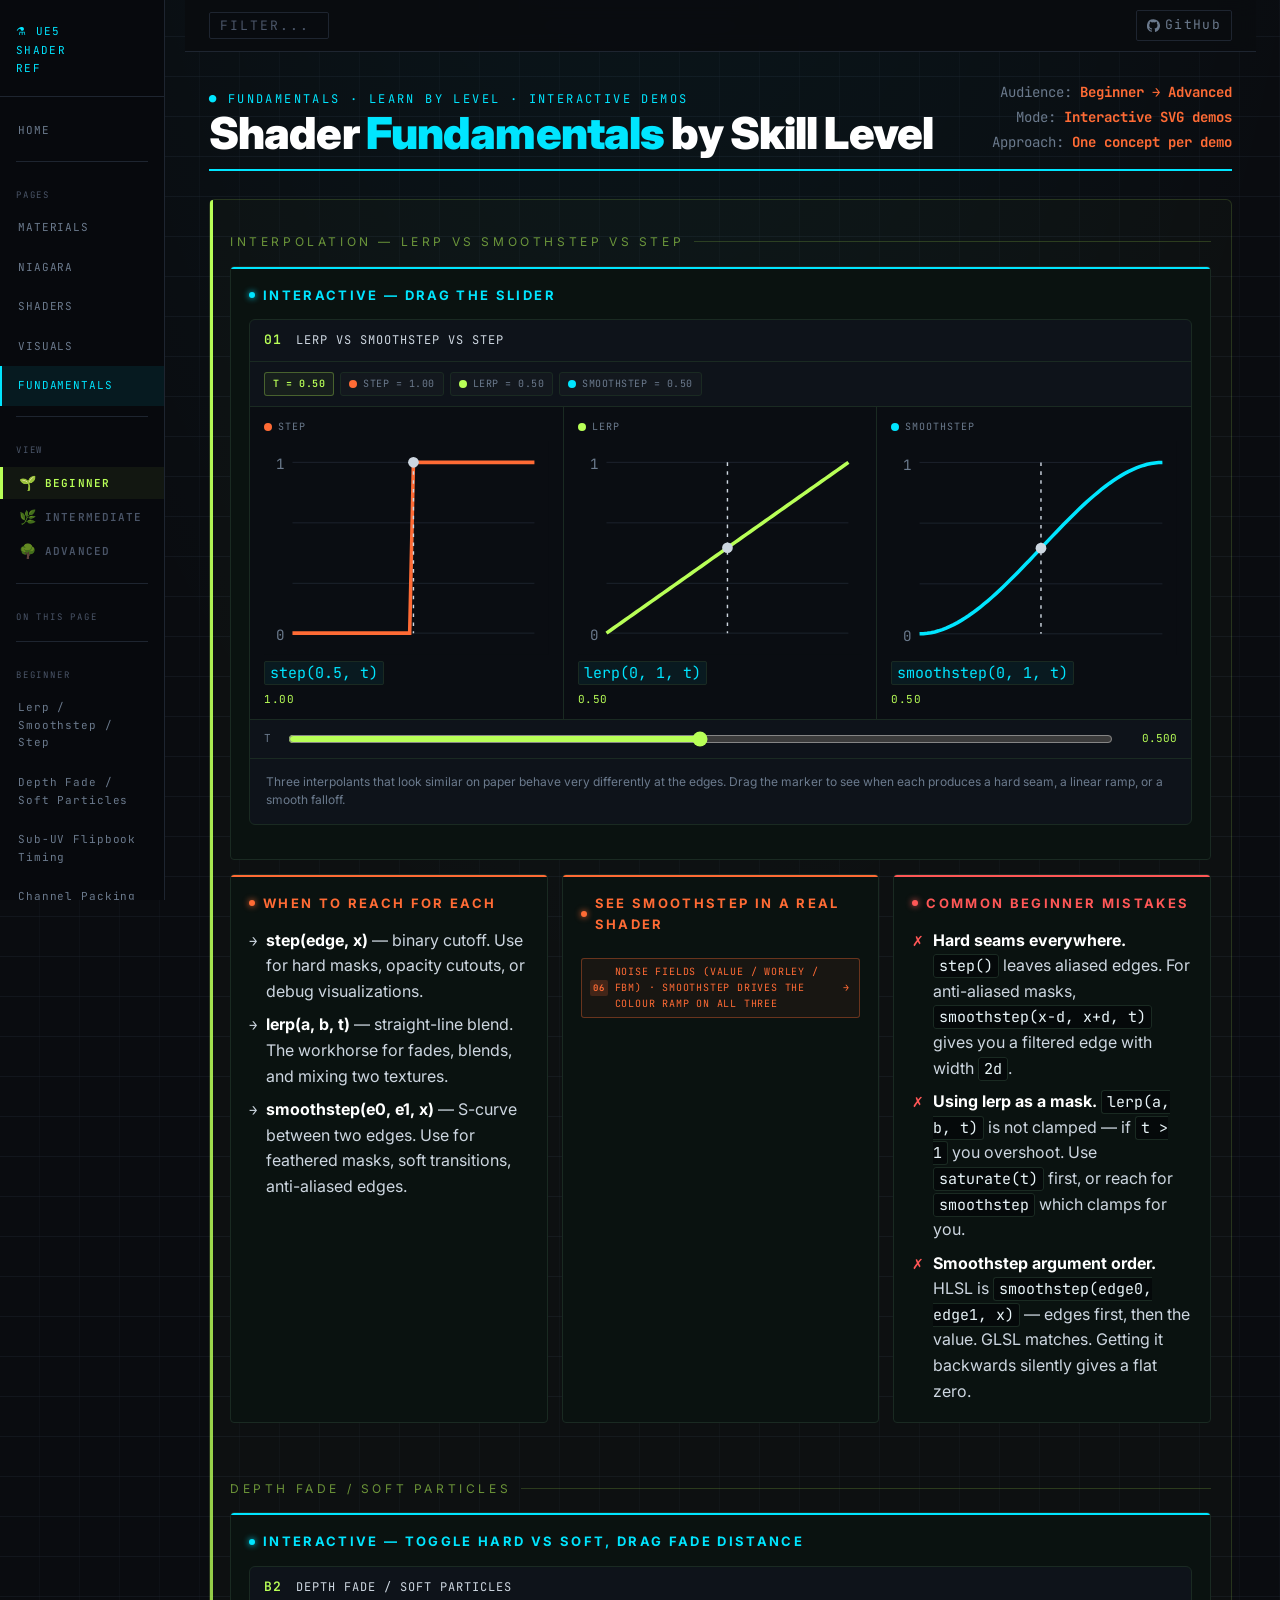
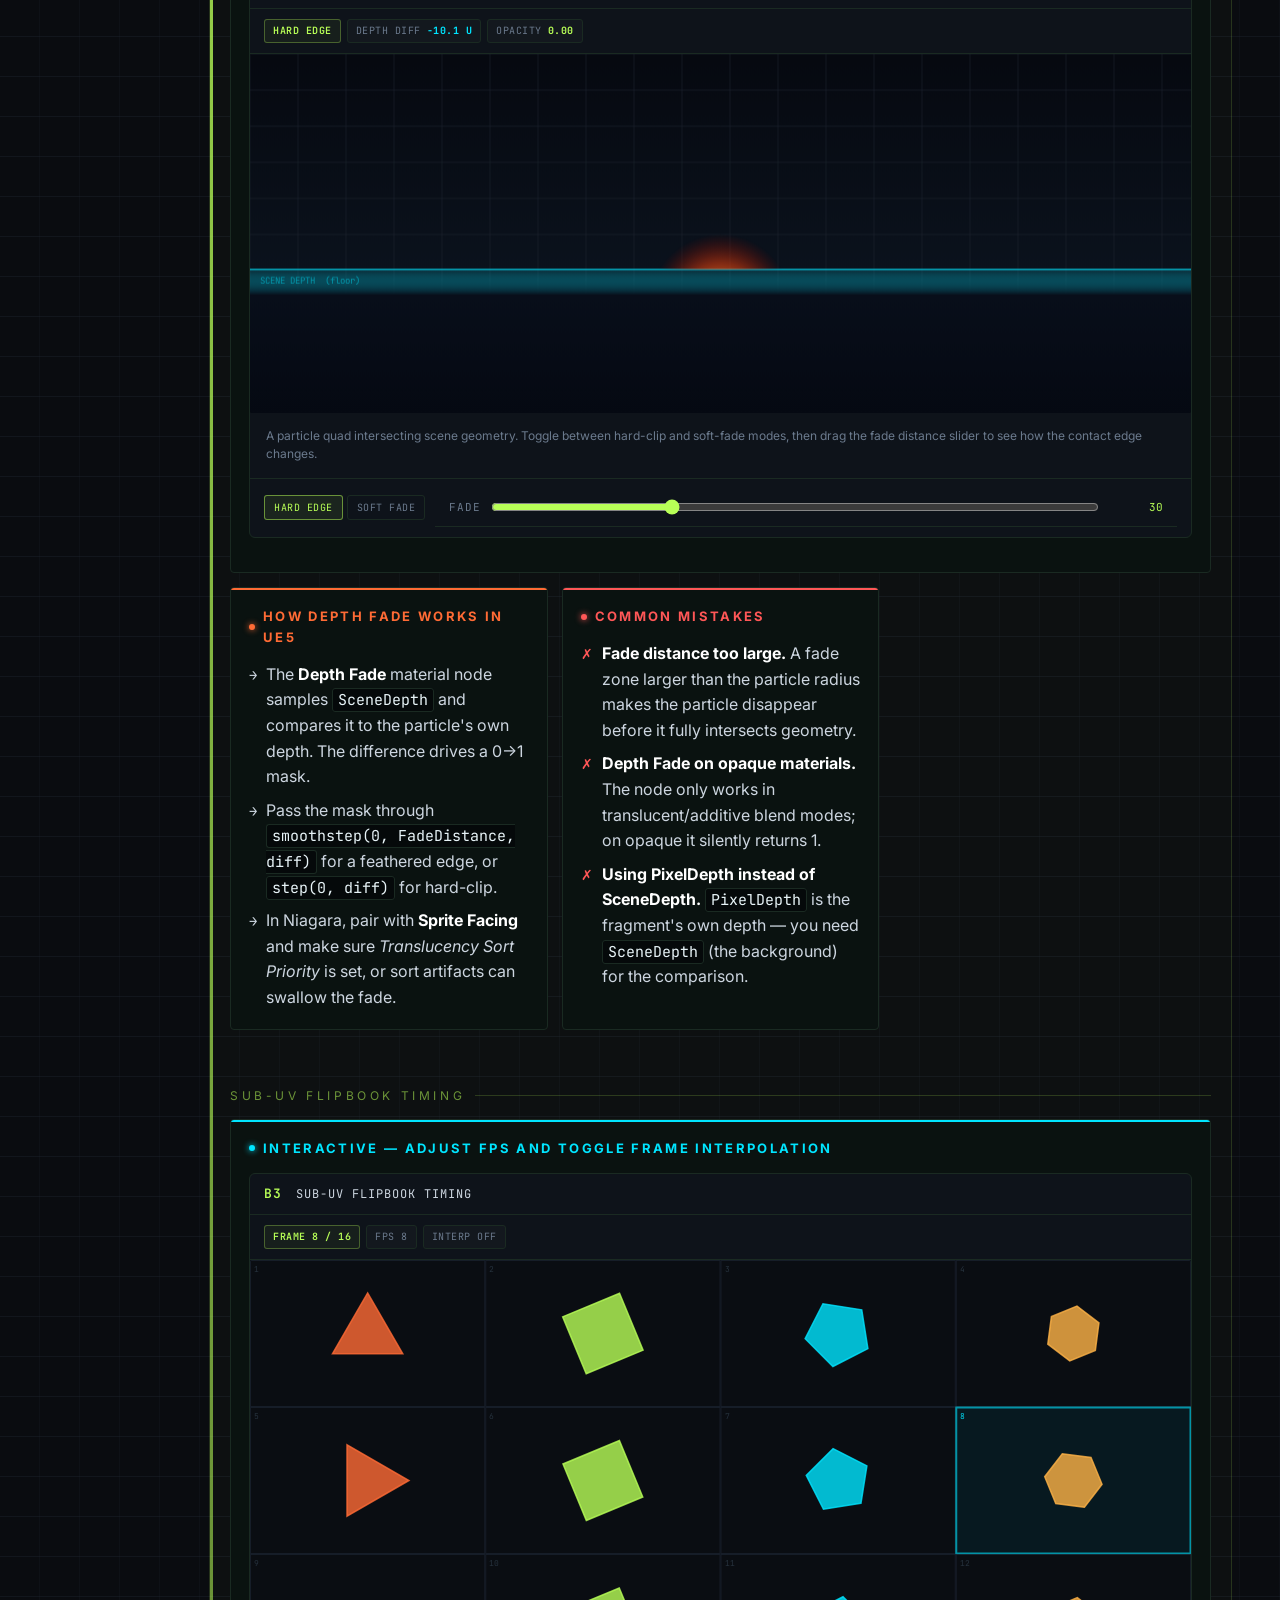
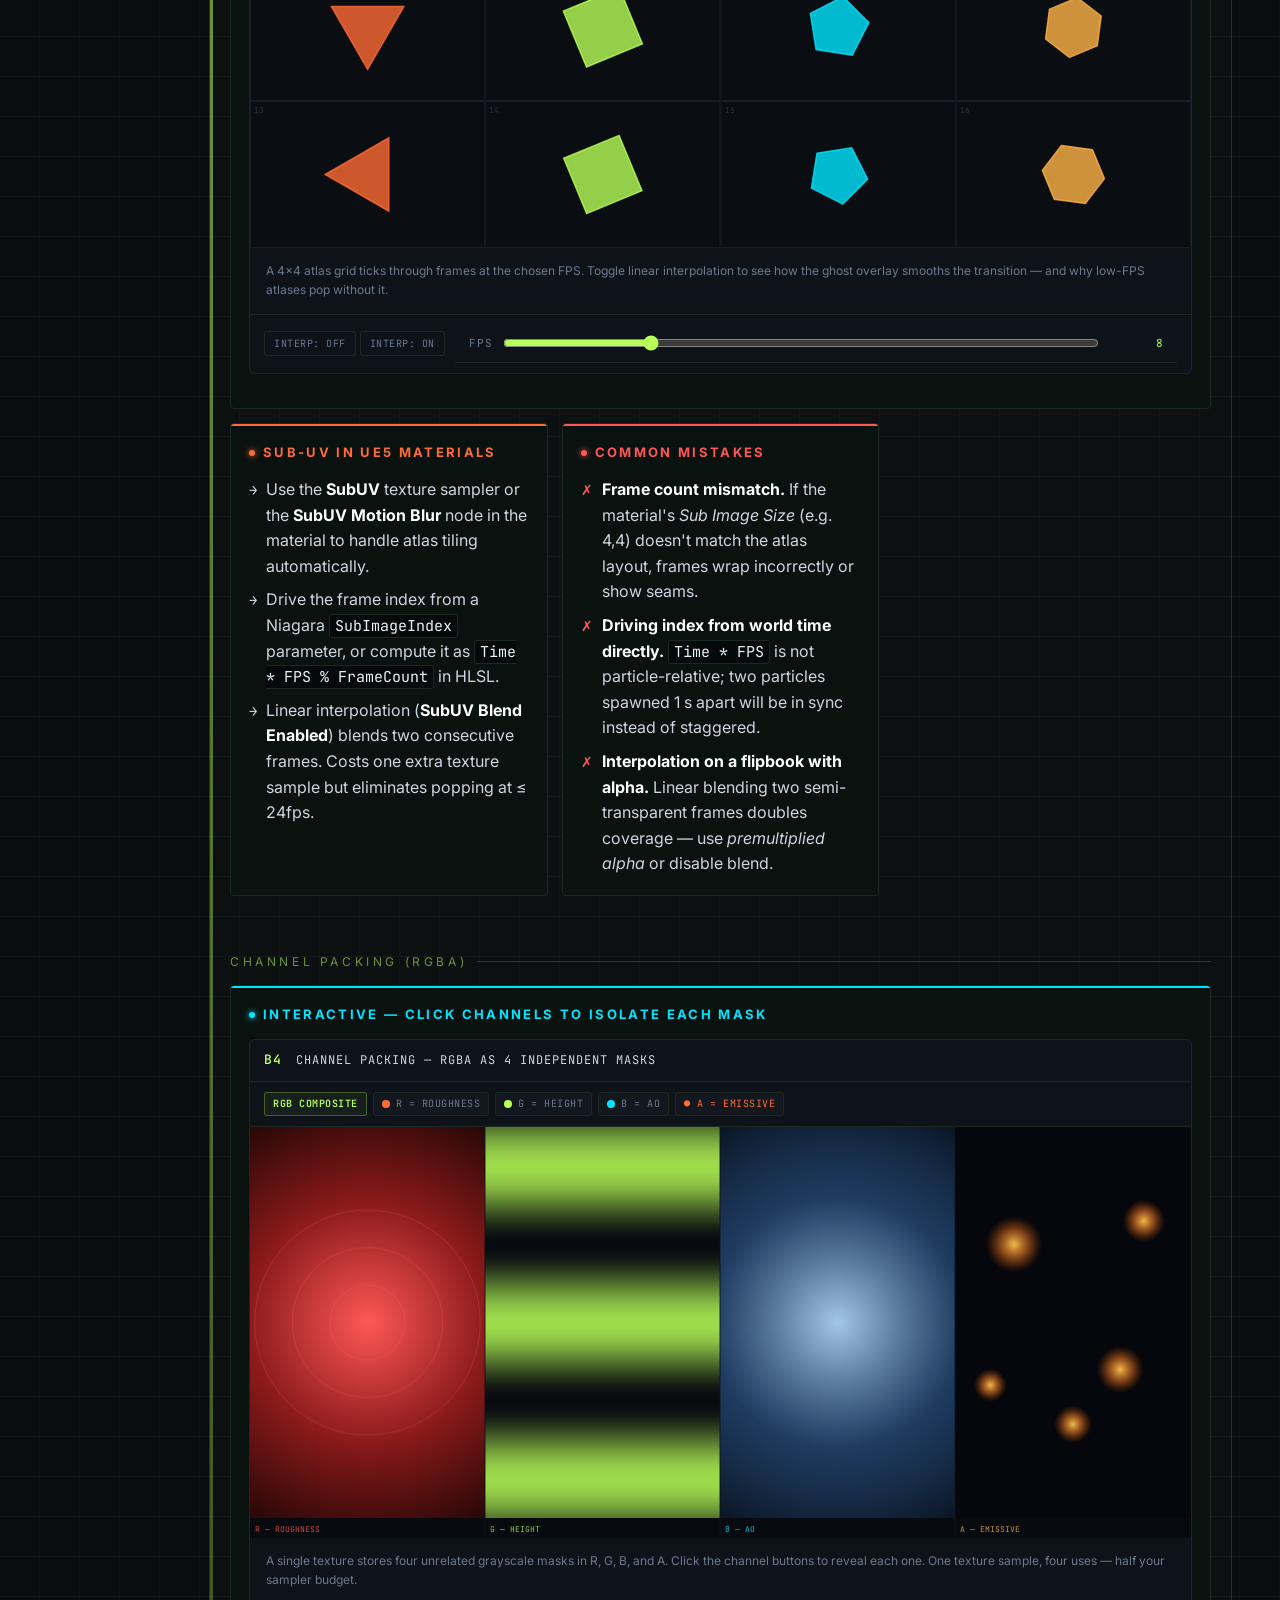
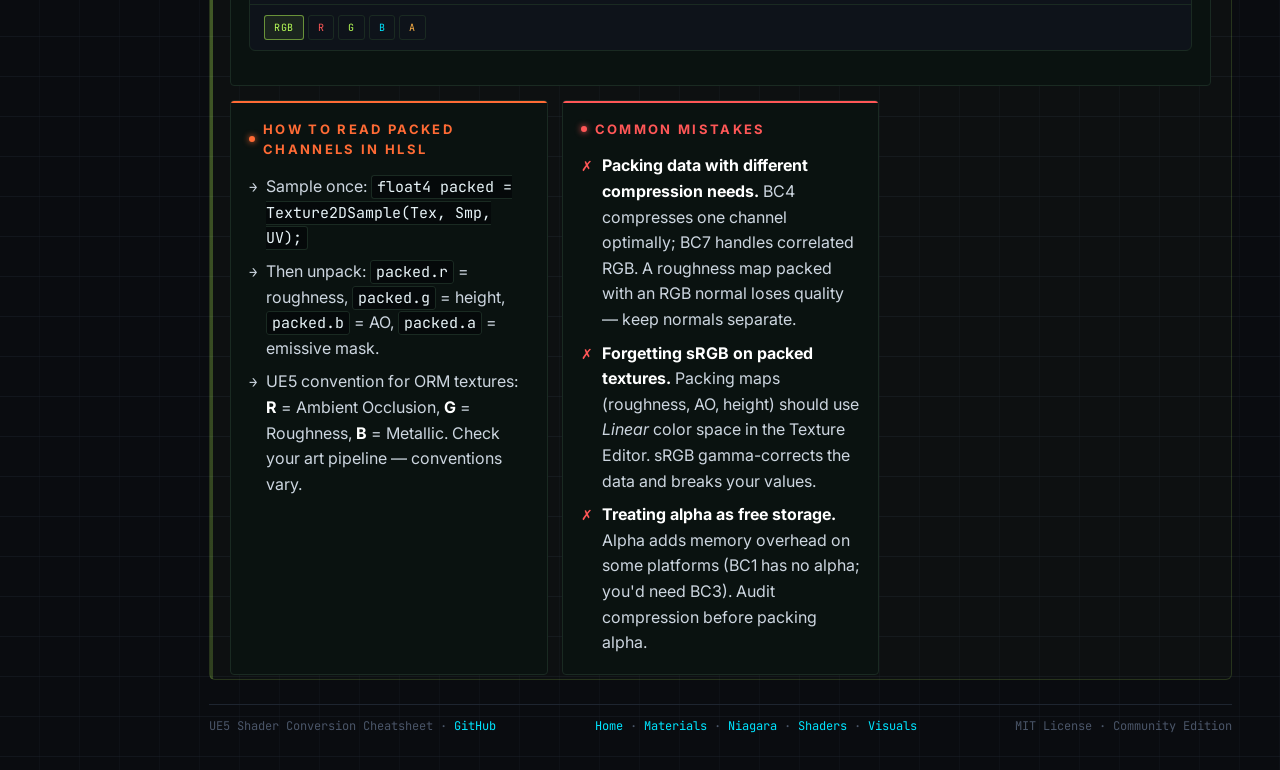
==== fundamentals.html @ 0a8f789d "feat: added more fundamentals visualisers" ====
<!DOCTYPE html>
<!-- AUTO-GENERATED — edit data/<page>.yaml and run: python build.py -->
<html lang="en">
<head>
<meta charset="UTF-8">
<meta name="viewport" content="width=device-width, initial-scale=1.0">
<meta name="description" content="Skill-tiered walkthroughs for HLSL and Niagara — beginner concepts, intermediate patterns, and advanced engine plumbing, each with an interactive visualizer.">
<meta property="og:title" content="Fundamentals — UE5 Shader Cheatsheet">
<meta property="og:description" content="Skill-tiered walkthroughs for HLSL and Niagara — beginner concepts, intermediate patterns, and advanced engine plumbing, each with an interactive visualizer.">
<meta property="og:type" content="website">
<meta name="theme-color" content="#0a0c10">
<title>Fundamentals — UE5 Shader Cheatsheet</title>
<link rel="icon" href="data:image/svg+xml,<svg xmlns='http://www.w3.org/2000/svg' viewBox='0 0 100 100'><text y='.9em' font-size='90'>🎓</text></svg>">
<link rel="preconnect" href="https://fonts.googleapis.com">
<link rel="preconnect" href="https://fonts.gstatic.com" crossorigin>
<link rel="stylesheet" href="styles.css">
</head>
<body class="subpage-ref">

<!-- ── MOBILE NAV OVERLAY ── -->
<div class="nav-overlay" id="nav-overlay" aria-hidden="true"></div>

<!-- ── SIDE NAV ── -->
<nav class="sidenav" id="sidenav" aria-label="Site navigation">
  <a href="index.html" class="sidenav-brand">⚗ UE5<br>SHADER<br>REF</a>
  <div class="sidenav-links">
<a href="index.html">HOME</a>
<div class="sidenav-divider"></div>
<span class="sidenav-section">PAGES</span>
<a href="materials.html">MATERIALS</a>
<a href="niagara.html">NIAGARA</a>
<a href="shaders.html">SHADERS</a>
<a href="visuals.html">VISUALS</a>
<a href="fundamentals.html" class="active">FUNDAMENTALS</a>

<div class="sidenav-divider"></div>
<span class="sidenav-section">VIEW</span>
<div class="sidenav-subpage-tabs" role="tablist" aria-label="Page view">
<button class="subpage-tab" role="tab" data-subpage="beginner" aria-selected="true"><span class="subpage-tab-icon">🌱</span> Beginner</button>
<button class="subpage-tab" role="tab" data-subpage="intermediate" aria-selected="false"><span class="subpage-tab-icon">🌿</span> Intermediate</button>
<button class="subpage-tab" role="tab" data-subpage="advanced" aria-selected="false"><span class="subpage-tab-icon">🌳</span> Advanced</button>
</div>

<div class="sidenav-divider area-beginner"></div>
<span class="sidenav-section area-beginner">ON THIS PAGE</span>
<div class="sidenav-divider area-beginner"></div>
<span class="sidenav-section area-beginner">BEGINNER</span>
<a href="#interp" data-area="beginner">Lerp / Smoothstep / Step</a>
<a href="#depth-fade" data-area="beginner">Depth Fade / Soft Particles</a>
<a href="#flipbook" data-area="beginner">Sub-UV Flipbook Timing</a>
<a href="#channels" data-area="beginner">Channel Packing (RGBA)</a>
<div class="sidenav-divider area-intermediate"></div>
<span class="sidenav-section area-intermediate">INTERMEDIATE</span>
<a href="#uvflow" data-area="intermediate">UV Flow / Distortion</a>
<a href="#burst" data-area="intermediate">Spawn Rate vs Burst</a>
<a href="#sortorder" data-area="intermediate">Sort Order Artifacts</a>
<a href="#precision" data-area="intermediate">float vs half Precision</a>
<div class="sidenav-divider area-advanced"></div>
<span class="sidenav-section area-advanced">ADVANCED</span>
<a href="#advanced-coming" data-area="advanced">Coming soon</a>
  </div>
</nav>

<div class="page">

  <!-- Sticky topbar -->
  <nav class="topbar" aria-label="Page controls">
    <!-- Hamburger — only visible on mobile via CSS -->
    <button class="menu-toggle" id="menu-toggle" aria-label="Open navigation" aria-expanded="false" aria-controls="sidenav">&#9776;</button>
    <input type="text" id="search-input" placeholder="FILTER..." aria-label="Filter cards">
    <span class="topbar-spacer"></span>
    <a class="gh-link" href="https://github.com/stylerm/UE5-HLSL-Cheatsheet" target="_blank" rel="noopener">
      <svg width="13" height="13" viewBox="0 0 24 24" fill="currentColor"><path d="M12 .3a12 12 0 0 0-3.8 23.4c.6.1.8-.3.8-.6v-2c-3.3.7-4-1.6-4-1.6-.6-1.4-1.4-1.8-1.4-1.8-1-.7.1-.7.1-.7 1.2.1 1.8 1.2 1.8 1.2 1 1.8 2.8 1.3 3.5 1 .1-.8.4-1.3.7-1.6-2.7-.3-5.5-1.3-5.5-5.9 0-1.3.5-2.4 1.2-3.2 0-.4-.5-1.6.2-3.2 0 0 1-.3 3.3 1.2a11.5 11.5 0 0 1 6 0C17 5 18 5.3 18 5.3c.7 1.6.2 2.8.1 3.2.8.8 1.2 1.9 1.2 3.2 0 4.6-2.8 5.6-5.5 5.9.5.4.9 1.1.9 2.3v3.3c0 .3.2.7.8.6A12 12 0 0 0 12 .3"/></svg>
      GitHub
    </a>
  </nav>

  <!-- Page header -->
  <div class="header">
    <div class="header-left">
      <span class="header-tag">● Fundamentals · Learn by Level · Interactive Demos</span>
      <h1>Shader <span>Fundamentals</span> by Skill Level</h1>
    </div>
    <div class="header-right">
      Audience: <strong>Beginner → Advanced</strong><br>
      Mode: <strong>Interactive SVG demos</strong><br>
      Approach: <strong>One concept per demo</strong>
    </div>
  </div>

<section class="subpage" data-subpage="beginner" role="tabpanel">
<div class="area area-beginner">
<div class="area-heading">🌱 Beginner</div>
<div id="interp" class="section-label">Interpolation — Lerp vs Smoothstep vs Step</div>
<div class="grid">
<div class="card blue grid-full">
<div class="card-title"><span class="dot"></span> Interactive — drag the slider</div>
<div class="viz viz-interp" data-viz-interp>
  <div class="viz-header"><span class="viz-num">01</span><span class="viz-title">Lerp vs Smoothstep vs Step</span></div>
  <div class="viz-chips"><span class="viz-chip viz-chip-state" data-chip-t>t = 0.50</span><span class="viz-chip"><span class="viz-dot t"></span>step = 1</span><span class="viz-chip"><span class="viz-dot b"></span>lerp = 0.50</span><span class="viz-chip"><span class="viz-dot n"></span>smoothstep = 0.50</span></div>
  <div class="viz-body">
    <div class="viz-plots">
    <div class="viz-plot" data-plot="STEP">
      <div class="viz-plot-label"><span class="viz-dot t"></span>STEP</div>
      <svg viewBox="0 0 160 120" preserveAspectRatio="xMidYMid meet" class="viz-plot-svg">
        <rect x="0" y="0" width="160" height="120" fill="#0a0d12"/>
        <g stroke="#1e2530" stroke-width="0.5" fill="none">
          <line x1="16" y1="12"  x2="152" y2="12"/>
          <line x1="16" y1="46"  x2="152" y2="46"/>
          <line x1="16" y1="80"  x2="152" y2="80"/>
          <line x1="16" y1="108" x2="152" y2="108"/>
        </g>
        <path data-curve d="" fill="none" stroke-width="2"/>
        <line data-marker x1="16" y1="12" x2="16" y2="108" stroke="#cdd6e0" stroke-width="0.8" stroke-dasharray="2 3"/>
        <circle data-dot cx="16" cy="108" r="3" fill="#cdd6e0"/>
        <text x="12" y="16"  text-anchor="end" fill="#6b7a8d" font-family="JetBrains Mono, monospace" font-size="8">1</text>
        <text x="12" y="112" text-anchor="end" fill="#6b7a8d" font-family="JetBrains Mono, monospace" font-size="8">0</text>
      </svg>
      <div class="viz-plot-formula"><code>step(0.5, t)</code></div>
      <div class="viz-plot-out"><span data-out>—</span></div>
    </div>
    <div class="viz-plot" data-plot="LERP">
      <div class="viz-plot-label"><span class="viz-dot b"></span>LERP</div>
      <svg viewBox="0 0 160 120" preserveAspectRatio="xMidYMid meet" class="viz-plot-svg">
        <rect x="0" y="0" width="160" height="120" fill="#0a0d12"/>
        <g stroke="#1e2530" stroke-width="0.5" fill="none">
          <line x1="16" y1="12"  x2="152" y2="12"/>
          <line x1="16" y1="46"  x2="152" y2="46"/>
          <line x1="16" y1="80"  x2="152" y2="80"/>
          <line x1="16" y1="108" x2="152" y2="108"/>
        </g>
        <path data-curve d="" fill="none" stroke-width="2"/>
        <line data-marker x1="16" y1="12" x2="16" y2="108" stroke="#cdd6e0" stroke-width="0.8" stroke-dasharray="2 3"/>
        <circle data-dot cx="16" cy="108" r="3" fill="#cdd6e0"/>
        <text x="12" y="16"  text-anchor="end" fill="#6b7a8d" font-family="JetBrains Mono, monospace" font-size="8">1</text>
        <text x="12" y="112" text-anchor="end" fill="#6b7a8d" font-family="JetBrains Mono, monospace" font-size="8">0</text>
      </svg>
      <div class="viz-plot-formula"><code>lerp(0, 1, t)</code></div>
      <div class="viz-plot-out"><span data-out>—</span></div>
    </div>
    <div class="viz-plot" data-plot="SMOOTHSTEP">
      <div class="viz-plot-label"><span class="viz-dot n"></span>SMOOTHSTEP</div>
      <svg viewBox="0 0 160 120" preserveAspectRatio="xMidYMid meet" class="viz-plot-svg">
        <rect x="0" y="0" width="160" height="120" fill="#0a0d12"/>
        <g stroke="#1e2530" stroke-width="0.5" fill="none">
          <line x1="16" y1="12"  x2="152" y2="12"/>
          <line x1="16" y1="46"  x2="152" y2="46"/>
          <line x1="16" y1="80"  x2="152" y2="80"/>
          <line x1="16" y1="108" x2="152" y2="108"/>
        </g>
        <path data-curve d="" fill="none" stroke-width="2"/>
        <line data-marker x1="16" y1="12" x2="16" y2="108" stroke="#cdd6e0" stroke-width="0.8" stroke-dasharray="2 3"/>
        <circle data-dot cx="16" cy="108" r="3" fill="#cdd6e0"/>
        <text x="12" y="16"  text-anchor="end" fill="#6b7a8d" font-family="JetBrains Mono, monospace" font-size="8">1</text>
        <text x="12" y="112" text-anchor="end" fill="#6b7a8d" font-family="JetBrains Mono, monospace" font-size="8">0</text>
      </svg>
      <div class="viz-plot-formula"><code>smoothstep(0, 1, t)</code></div>
      <div class="viz-plot-out"><span data-out>—</span></div>
    </div>
    </div>
    <div class="viz-slider-row">
      <span class="viz-slider-label">t</span>
      <input type="range" min="0" max="1000" value="500" step="1" data-slider aria-label="interpolation parameter t">
      <span class="viz-slider-val" data-slider-val>0.500</span>
    </div>
    <div class="viz-caption">Three interpolants that look similar on paper behave very differently at the edges. Drag the marker to see when each produces a hard seam, a linear ramp, or a smooth falloff.
</div>
  </div>
</div>
</div>
<div class="card orange">
<div class="card-title"><span class="dot"></span> When to reach for each</div>
<div class="checklist"><div class="check-item"><span class="check-icon arrow">→</span><span class="check-body"><strong>step(edge, x)</strong> — binary cutoff. Use for hard masks, opacity cutouts, or debug visualizations.</span></div><div class="check-item"><span class="check-icon arrow">→</span><span class="check-body"><strong>lerp(a, b, t)</strong> — straight-line blend. The workhorse for fades, blends, and mixing two textures.</span></div><div class="check-item"><span class="check-icon arrow">→</span><span class="check-body"><strong>smoothstep(e0, e1, x)</strong> — S-curve between two edges. Use for feathered masks, soft transitions, anti-aliased edges.</span></div></div></div>
<div class="card orange">
<div class="card-title"><span class="dot"></span> See smoothstep in a real shader</div>
<a class="viz-ref" href="visuals.html#noise-strip">
  <span class="viz-ref-badge">06</span>
  Noise fields (Value / Worley / fBm) · smoothstep drives the colour ramp on all three
</a>
</div>
<div class="card red">
<div class="card-title"><span class="dot"></span> Common beginner mistakes</div>
<div class="checklist"><div class="check-item"><span class="check-icon no">✗</span><span class="check-body"><strong>Hard seams everywhere.</strong> <code>step()</code> leaves aliased edges. For anti-aliased masks, <code>smoothstep(x-d, x+d, t)</code> gives you a filtered edge with width <code>2d</code>.</span></div><div class="check-item"><span class="check-icon no">✗</span><span class="check-body"><strong>Using lerp as a mask.</strong> <code>lerp(a, b, t)</code> is not clamped — if <code>t &gt; 1</code> you overshoot. Use <code>saturate(t)</code> first, or reach for <code>smoothstep</code> which clamps for you.</span></div><div class="check-item"><span class="check-icon no">✗</span><span class="check-body"><strong>Smoothstep argument order.</strong> HLSL is <code>smoothstep(edge0, edge1, x)</code> — edges first, then the value. GLSL matches. Getting it backwards silently gives a flat zero.</span></div></div></div>
</div>

<div id="depth-fade" class="section-label">Depth Fade / Soft Particles</div>
<div class="grid">
<div class="card blue grid-full">
<div class="card-title"><span class="dot"></span> Interactive — toggle hard vs soft, drag fade distance</div>
<div class="viz viz-depth" data-viz-depth>
  <div class="viz-header"><span class="viz-num">B2</span><span class="viz-title">Depth Fade / Soft Particles</span></div>
  <div class="viz-chips"><span class="viz-chip viz-chip-state" data-chip-mode>HARD EDGE</span><span class="viz-chip">depth diff <b data-chip-diff style="color:var(--accent)">—</b></span><span class="viz-chip">opacity <b data-chip-alpha style="color:var(--accent3)">1.00</b></span></div>
  <div class="viz-body">
    <canvas class="viz-canvas" data-canvas></canvas>
    <div class="viz-caption">A particle quad intersecting scene geometry. Toggle between hard-clip and soft-fade modes, then drag the fade distance slider to see how the contact edge changes.
</div>
  </div>
  <div class="viz-controls">
    <div class="viz-steps">
      <button class="viz-step active" data-mode="hard" type="button">HARD EDGE</button>
      <button class="viz-step" data-mode="soft" type="button">SOFT FADE</button>
    </div>
    <div class="viz-slider-row" style="flex:1;min-width:160px;">
      <span class="viz-slider-label">FADE</span>
      <input type="range" min="1" max="100" value="30" data-fade-dist aria-label="fade distance">
      <span class="viz-slider-val" data-fade-val>30</span>
    </div>
  </div>
</div>
</div>
<div class="card orange">
<div class="card-title"><span class="dot"></span> How depth fade works in UE5</div>
<div class="checklist"><div class="check-item"><span class="check-icon arrow">→</span><span class="check-body">The <strong>Depth Fade</strong> material node samples <code>SceneDepth</code> and compares it to the particle's own depth. The difference drives a 0→1 mask.</span></div><div class="check-item"><span class="check-icon arrow">→</span><span class="check-body">Pass the mask through <code>smoothstep(0, FadeDistance, diff)</code> for a feathered edge, or <code>step(0, diff)</code> for hard-clip.</span></div><div class="check-item"><span class="check-icon arrow">→</span><span class="check-body">In Niagara, pair with <strong>Sprite Facing</strong> and make sure <em>Translucency Sort Priority</em> is set, or sort artifacts can swallow the fade.</span></div></div></div>
<div class="card red">
<div class="card-title"><span class="dot"></span> Common mistakes</div>
<div class="checklist"><div class="check-item"><span class="check-icon no">✗</span><span class="check-body"><strong>Fade distance too large.</strong> A fade zone larger than the particle radius makes the particle disappear before it fully intersects geometry.</span></div><div class="check-item"><span class="check-icon no">✗</span><span class="check-body"><strong>Depth Fade on opaque materials.</strong> The node only works in translucent/additive blend modes; on opaque it silently returns 1.</span></div><div class="check-item"><span class="check-icon no">✗</span><span class="check-body"><strong>Using PixelDepth instead of SceneDepth.</strong> <code>PixelDepth</code> is the fragment's own depth — you need <code>SceneDepth</code> (the background) for the comparison.</span></div></div></div>
</div>

<div id="flipbook" class="section-label">Sub-UV Flipbook Timing</div>
<div class="grid">
<div class="card blue grid-full">
<div class="card-title"><span class="dot"></span> Interactive — adjust FPS and toggle frame interpolation</div>
<div class="viz viz-flipbook" data-viz-flipbook>
  <div class="viz-header"><span class="viz-num">B3</span><span class="viz-title">Sub-UV Flipbook Timing</span></div>
  <div class="viz-chips"><span class="viz-chip viz-chip-state" data-chip-frame>FRAME 1 / 16</span><span class="viz-chip" data-chip-fps>FPS 8</span><span class="viz-chip" data-chip-interp>INTERP OFF</span></div>
  <div class="viz-body">
    <canvas class="viz-canvas" data-canvas></canvas>
    <div class="viz-caption">A 4×4 atlas grid ticks through frames at the chosen FPS. Toggle linear interpolation to see how the ghost overlay smooths the transition — and why low-FPS atlases pop without it.
</div>
  </div>
  <div class="viz-controls">
    <div class="viz-steps">
      <button class="viz-toggle active" data-interp="off" type="button">INTERP: OFF</button>
      <button class="viz-toggle" data-interp="on" type="button">INTERP: ON</button>
    </div>
    <div class="viz-slider-row" style="flex:1;min-width:160px;">
      <span class="viz-slider-label">FPS</span>
      <input type="range" min="1" max="30" value="8" data-fps aria-label="frames per second">
      <span class="viz-slider-val" data-fps-val>8</span>
    </div>
  </div>
</div>
</div>
<div class="card orange">
<div class="card-title"><span class="dot"></span> Sub-UV in UE5 materials</div>
<div class="checklist"><div class="check-item"><span class="check-icon arrow">→</span><span class="check-body">Use the <strong>SubUV</strong> texture sampler or the <strong>SubUV Motion Blur</strong> node in the material to handle atlas tiling automatically.</span></div><div class="check-item"><span class="check-icon arrow">→</span><span class="check-body">Drive the frame index from a Niagara <code>SubImageIndex</code> parameter, or compute it as <code>Time * FPS % FrameCount</code> in HLSL.</span></div><div class="check-item"><span class="check-icon arrow">→</span><span class="check-body">Linear interpolation (<strong>SubUV Blend Enabled</strong>) blends two consecutive frames. Costs one extra texture sample but eliminates popping at ≤ 24fps.</span></div></div></div>
<div class="card red">
<div class="card-title"><span class="dot"></span> Common mistakes</div>
<div class="checklist"><div class="check-item"><span class="check-icon no">✗</span><span class="check-body"><strong>Frame count mismatch.</strong> If the material's <em>Sub Image Size</em> (e.g. 4,4) doesn't match the atlas layout, frames wrap incorrectly or show seams.</span></div><div class="check-item"><span class="check-icon no">✗</span><span class="check-body"><strong>Driving index from world time directly.</strong> <code>Time * FPS</code> is not particle-relative; two particles spawned 1 s apart will be in sync instead of staggered.</span></div><div class="check-item"><span class="check-icon no">✗</span><span class="check-body"><strong>Interpolation on a flipbook with alpha.</strong> Linear blending two semi-transparent frames doubles coverage — use <em>premultiplied alpha</em> or disable blend.</span></div></div></div>
</div>

<div id="channels" class="section-label">Channel Packing (RGBA)</div>
<div class="grid">
<div class="card blue grid-full">
<div class="card-title"><span class="dot"></span> Interactive — click channels to isolate each mask</div>
<div class="viz viz-channels" data-viz-channels>
  <div class="viz-header"><span class="viz-num">B4</span><span class="viz-title">Channel Packing — RGBA as 4 Independent Masks</span></div>
  <div class="viz-chips"><span class="viz-chip viz-chip-state" data-chip-ch>RGB COMPOSITE</span><span class="viz-chip"><span class="viz-dot t"></span>R = roughness</span><span class="viz-chip"><span class="viz-dot b"></span>G = height</span><span class="viz-chip"><span class="viz-dot n"></span>B = AO</span><span class="viz-chip" style="color:var(--accent2)">● A = emissive</span></div>
  <div class="viz-body">
    <canvas class="viz-canvas" data-canvas></canvas>
    <div class="viz-caption">A single texture stores four unrelated grayscale masks in R, G, B, and A. Click the channel buttons to reveal each one. One texture sample, four uses — half your sampler budget.
</div>
  </div>
  <div class="viz-controls">
    <div class="viz-steps">
      <button class="viz-step active" data-ch="rgb" type="button">RGB</button>
      <button class="viz-step" data-ch="r" type="button" style="color:#ff5757">R</button>
      <button class="viz-step" data-ch="g" type="button" style="color:#b8ff57">G</button>
      <button class="viz-step" data-ch="b" type="button" style="color:#00e5ff">B</button>
      <button class="viz-step" data-ch="a" type="button" style="color:#ffb347">A</button>
    </div>
  </div>
</div>
</div>
<div class="card orange">
<div class="card-title"><span class="dot"></span> How to read packed channels in HLSL</div>
<div class="checklist"><div class="check-item"><span class="check-icon arrow">→</span><span class="check-body">Sample once: <code>float4 packed = Texture2DSample(Tex, Smp, UV);</code></span></div><div class="check-item"><span class="check-icon arrow">→</span><span class="check-body">Then unpack: <code>packed.r</code> = roughness, <code>packed.g</code> = height, <code>packed.b</code> = AO, <code>packed.a</code> = emissive mask.</span></div><div class="check-item"><span class="check-icon arrow">→</span><span class="check-body">UE5 convention for ORM textures: <strong>R</strong> = Ambient Occlusion, <strong>G</strong> = Roughness, <strong>B</strong> = Metallic. Check your art pipeline — conventions vary.</span></div></div></div>
<div class="card red">
<div class="card-title"><span class="dot"></span> Common mistakes</div>
<div class="checklist"><div class="check-item"><span class="check-icon no">✗</span><span class="check-body"><strong>Packing data with different compression needs.</strong> BC4 compresses one channel optimally; BC7 handles correlated RGB. A roughness map packed with an RGB normal loses quality — keep normals separate.</span></div><div class="check-item"><span class="check-icon no">✗</span><span class="check-body"><strong>Forgetting sRGB on packed textures.</strong> Packing maps (roughness, AO, height) should use <em>Linear</em> color space in the Texture Editor. sRGB gamma-corrects the data and breaks your values.</span></div><div class="check-item"><span class="check-icon no">✗</span><span class="check-body"><strong>Treating alpha as free storage.</strong> Alpha adds memory overhead on some platforms (BC1 has no alpha; you'd need BC3). Audit compression before packing alpha.</span></div></div></div>
</div>

</div>
</section>
<section class="subpage" data-subpage="intermediate" role="tabpanel">
<div class="area area-intermediate">
<div class="area-heading">🌿 Intermediate</div>
<div id="uvflow" class="section-label">UV Flow / Distortion</div>
<div class="grid">
<div class="card blue grid-full">
<div class="card-title"><span class="dot"></span> Interactive — drag distortion strength</div>
<div class="viz viz-uvflow" data-viz-uvflow>
  <div class="viz-header"><span class="viz-num">I1</span><span class="viz-title">UV Flow / Distortion</span></div>
  <div class="viz-chips"><span class="viz-chip viz-chip-state" data-chip-mode>PANNER ONLY</span><span class="viz-chip">distortion <b data-chip-str style="color:var(--accent)">0.00</b></span><span class="viz-chip">t = <b data-chip-time style="color:var(--accent3)">0.00</b></span></div>
  <div class="viz-body">
    <canvas class="viz-canvas" data-canvas></canvas>
    <div class="viz-caption">A panning UV grid with sinusoidal distortion. Drag the strength slider to see how the warp grows — and notice the point where tiling seams become visible.
</div>
  </div>
  <div class="viz-controls">
    <div class="viz-slider-row" style="flex:1;min-width:160px;">
      <span class="viz-slider-label">DISTORT</span>
      <input type="range" min="0" max="100" value="0" data-strength aria-label="distortion strength">
      <span class="viz-slider-val" data-strength-val>0.00</span>
    </div>
  </div>
</div>
</div>
<div class="card orange">
<div class="card-title"><span class="dot"></span> UV flow in UE5 materials</div>
<div class="checklist"><div class="check-item"><span class="check-icon arrow">→</span><span class="check-body">The classic two-layer trick: sample a <strong>flow map</strong> texture (stored in RG as -1…+1 offsets), add to UV, then sample your detail texture twice at half-phase and blend.</span></div><div class="check-item"><span class="check-icon arrow">→</span><span class="check-body">In HLSL: <code>float2 flow = FlowTex.Sample(S, uv).rg * 2 - 1;</code> then <code>uv0 = uv + flow * frac(Time * Speed);</code></span></div><div class="check-item"><span class="check-icon arrow">→</span><span class="check-body">The <strong>Panner</strong> node handles simple linear flow. For turbulent flow use the <strong>FlowMap</strong> material function shipped with the engine.</span></div></div></div>
<div class="card red">
<div class="card-title"><span class="dot"></span> Common mistakes</div>
<div class="checklist"><div class="check-item"><span class="check-icon no">✗</span><span class="check-body"><strong>Single-layer flow.</strong> Without the two half-phase layers, the texture snaps visibly when it wraps. Use two samples at <code>frac(t)</code> and <code>frac(t + 0.5)</code> and crossfade.</span></div><div class="check-item"><span class="check-icon no">✗</span><span class="check-body"><strong>Flow strength too high.</strong> Beyond ~0.3 units the warp tears tiling textures. Clamp with <code>saturate</code> or scale the flow map's contribution.</span></div><div class="check-item"><span class="check-icon no">✗</span><span class="check-body"><strong>Non-tiling flow map.</strong> The flow texture itself must tile, or the UV offsets will jump at the seam — use a seamlessly-tiled noise export.</span></div></div></div>
</div>

<div id="burst" class="section-label">Spawn Rate vs Burst</div>
<div class="grid">
<div class="card blue grid-full">
<div class="card-title"><span class="dot"></span> Interactive — play and compare continuous vs burst cost</div>
<div class="viz viz-burst" data-viz-burst>
  <div class="viz-header"><span class="viz-num">I2</span><span class="viz-title">Spawn Rate vs Burst</span></div>
  <div class="viz-chips"><span class="viz-chip viz-chip-state" data-chip-t>t = 0.0 s</span><span class="viz-chip"><span class="viz-dot b"></span>rate <b data-chip-rate style="color:var(--accent3)">0</b> alive</span><span class="viz-chip"><span class="viz-dot t"></span>burst <b data-chip-burst style="color:var(--accent2)">0</b> alive</span></div>
  <div class="viz-body">
    <canvas class="viz-canvas" data-canvas></canvas>
    <div class="viz-caption">Continuous rate emits particles every frame; burst fires all at once. Press PLAY to see how particle count diverges over time — and how burst pierces the frame budget in a single spike.
</div>
  </div>
  <div class="viz-controls">
    <div class="viz-steps">
      <button class="viz-toggle" data-play type="button">▶ PLAY</button>
      <button class="viz-toggle" data-reset type="button">RESET</button>
    </div>
  </div>
</div>
</div>
<div class="card orange">
<div class="card-title"><span class="dot"></span> Rate vs burst in Niagara</div>
<div class="checklist"><div class="check-item"><span class="check-icon arrow">→</span><span class="check-body"><strong>Spawn Rate</strong> emitter: particles enter the pool continuously. Steady CPU/GPU cost, predictable budget impact.</span></div><div class="check-item"><span class="check-icon arrow">→</span><span class="check-body"><strong>Spawn Burst Instantaneous</strong>: all particles fire in one frame. Particle count is capped but frame-N has a spike.</span></div><div class="check-item"><span class="check-icon arrow">→</span><span class="check-body">For explosions / one-shot FX, prefer burst — fewer live particles across the effect's lifetime. For ambient smoke / rain, use rate.</span></div></div></div>
<div class="card red">
<div class="card-title"><span class="dot"></span> Common mistakes</div>
<div class="checklist"><div class="check-item"><span class="check-icon no">✗</span><span class="check-body"><strong>High burst count on a looping emitter.</strong> If the emitter restarts, the burst fires every loop — turns into an unbounded rate spike.</span></div><div class="check-item"><span class="check-icon no">✗</span><span class="check-body"><strong>Ignoring Lifetime vs Rate interaction.</strong> <code>ActiveCount ≈ Rate × Lifetime</code>. Doubling lifetime doubles GPU cost for a rate emitter — tune both.</span></div><div class="check-item"><span class="check-icon no">✗</span><span class="check-body"><strong>Benchmarking burst FX at frame 0.</strong> The spike is invisible in average profiling; check GPU frame time in the Niagara Debugger on the burst frame.</span></div></div></div>
</div>

<div id="sortorder" class="section-label">Sort Order Artifacts</div>
<div class="grid">
<div class="card blue grid-full">
<div class="card-title"><span class="dot"></span> Interactive — toggle draw order to see popping</div>
<div class="viz viz-sortorder" data-viz-sortorder>
  <div class="viz-header"><span class="viz-num">I3</span><span class="viz-title">Translucent Sort Order Artifacts</span></div>
  <div class="viz-chips"><span class="viz-chip viz-chip-state" data-chip-order>BACK-TO-FRONT</span><span class="viz-chip" data-chip-result style="color:var(--accent3)">✓ CORRECT</span></div>
  <div class="viz-body">
    <canvas class="viz-canvas" data-canvas></canvas>
    <div class="viz-caption">Three overlapping translucent quads. Toggle draw order to see how back-to-front compositing produces correct blending — and how wrong order causes color popping and ghosting.
</div>
  </div>
  <div class="viz-controls">
    <div class="viz-steps">
      <button class="viz-step active" data-order="btf" type="button">BACK-TO-FRONT</button>
      <button class="viz-step" data-order="ftb" type="button">FRONT-TO-BACK</button>
      <button class="viz-step" data-order="unsorted" type="button">UNSORTED</button>
    </div>
  </div>
</div>
</div>
<div class="card orange">
<div class="card-title"><span class="dot"></span> Sort order in UE5</div>
<div class="checklist"><div class="check-item"><span class="check-icon arrow">→</span><span class="check-body">UE5 sorts translucent objects by <strong>TranslucencySortPriority</strong> (integer, set per-component) then by camera distance. Same priority → camera-distance sort.</span></div><div class="check-item"><span class="check-icon arrow">→</span><span class="check-body">Niagara particle systems have a <strong>Sort Mode</strong> per-emitter: None, View Depth, View Distance, Custom Ascending/Descending.</span></div><div class="check-item"><span class="check-icon arrow">→</span><span class="check-body">For overlapping emitters (e.g. smoke inside fire), set explicit priorities — the further emitter gets a lower priority integer.</span></div></div></div>
<div class="card red">
<div class="card-title"><span class="dot"></span> Common mistakes</div>
<div class="checklist"><div class="check-item"><span class="check-icon no">✗</span><span class="check-body"><strong>Forgetting sort on GPU emitters.</strong> GPU sort adds ALU cost; it's opt-in. Without it, GPU particles draw in spawn order, not depth order.</span></div><div class="check-item"><span class="check-icon no">✗</span><span class="check-body"><strong>Mixing Additive and Translucent in one emitter.</strong> Additive ignores sort (it's commutative). If some quads are translucent and some additive, split them into separate emitters.</span></div><div class="check-item"><span class="check-icon no">✗</span><span class="check-body"><strong>Per-particle priority via material.</strong> You cannot change sort key per-particle inside a material — sort granularity is per-emitter (or per-component for meshes).</span></div></div></div>
</div>

<div id="precision" class="section-label">float vs half Precision</div>
<div class="grid">
<div class="card blue grid-full">
<div class="card-title"><span class="dot"></span> Interactive — zoom in to see fp16 banding</div>
<div class="viz viz-precision" data-viz-precision>
  <div class="viz-header"><span class="viz-num">I4</span><span class="viz-title">float (fp32) vs half (fp16) Precision</span></div>
  <div class="viz-chips"><span class="viz-chip viz-chip-state" data-chip-range>0.000 → 1.000</span><span class="viz-chip"><span class="viz-dot b"></span>fp32 — smooth</span><span class="viz-chip"><span class="viz-dot t"></span>fp16 — 10-bit mantissa</span></div>
  <div class="viz-body">
    <canvas class="viz-canvas" data-canvas></canvas>
    <div class="viz-caption">The same gradient rendered at full 32-bit and quantized to 16-bit. Zoom in to reveal where fp16 step boundaries appear — this is the banding you see in dark gradients on mobile.
</div>
  </div>
  <div class="viz-controls">
    <div class="viz-steps">
      <button class="viz-step active" data-zoom="full" type="button">0 → 1</button>
      <button class="viz-step" data-zoom="near" type="button">NEAR ZERO</button>
      <button class="viz-step" data-zoom="mid" type="button">MID RANGE</button>
    </div>
  </div>
</div>
</div>
<div class="card orange">
<div class="card-title"><span class="dot"></span> Precision in UE5 shaders</div>
<div class="checklist"><div class="check-item"><span class="check-icon arrow">→</span><span class="check-body"><code>float</code> = fp32 (24-bit mantissa). Safe everywhere. Use for positions, depth, anything that varies over a wide range.</span></div><div class="check-item"><span class="check-icon arrow">→</span><span class="check-body"><code>half</code> = fp16 (10-bit mantissa). ~3× cheaper on mobile/console ALU. Use for colors, UV offsets, normalised values in [0,1].</span></div><div class="check-item"><span class="check-icon arrow">→</span><span class="check-body">UE5 Material nodes default to fp32 on desktop, fp16 on mobile unless you use <strong>Precision</strong> node overrides. Check Shader Complexity with mobile preview.</span></div></div></div>
<div class="card red">
<div class="card-title"><span class="dot"></span> Common mistakes</div>
<div class="checklist"><div class="check-item"><span class="check-icon no">✗</span><span class="check-body"><strong>Using half for world-space positions.</strong> fp16 range is ±65504. A position at 10 000 UU overflows — use <code>float3</code> for anything in world space.</span></div><div class="check-item"><span class="check-icon no">✗</span><span class="check-body"><strong>Banding in dark gradients.</strong> A 0→0.1 ramp only has ~100 representable fp16 steps vs ~1 600 in fp32. Dithering or a LUT can hide this on mobile.</span></div><div class="check-item"><span class="check-icon no">✗</span><span class="check-body"><strong>Assuming desktop == mobile precision.</strong> PC GPUs promote half to float silently. Always validate in a mobile preview or on device — the banding may not appear on PC at all.</span></div></div></div>
</div>

</div>
</section>
<section class="subpage" data-subpage="advanced" role="tabpanel">
<div class="area area-advanced">
<div class="area-heading">🌳 Advanced</div>
<div id="advanced-coming" class="section-label">More demos on the way</div>
<div class="grid">
<div class="card yellow grid-full">
<div class="card-title"><span class="dot"></span> Roadmap</div>
<p style="font-size:13px; color:var(--text-dim); margin-bottom:10px;">Queued advanced-tier visualizers: drag-coefficient integration, wave intrinsics / thread group sharing, and bounds culling cost. The existing demos below are the visual counterparts — open them now to see the patterns in action before the step-by-step breakdowns arrive.
</p><div style="display:flex;flex-wrap:wrap;gap:8px;margin-top:4px;">
  <a class="viz-ref" href="visuals.html#threadgroups">
    <span class="viz-ref-badge">03</span>
    Threadgroup dispatch · 65,535 X→Y remap
  </a>
  <a class="viz-ref" href="visuals.html#bounds">
    <span class="viz-ref-badge">05</span>
    Fixed vs dynamic bounds
  </a>
  <a class="viz-ref" href="visuals.html#noise-strip">
    <span class="viz-ref-badge">06</span>
    Noise fields · Value / Worley / fBm
  </a>
</div>
</div>
</div>

</div>
</section>


  <!-- Footer -->
  <div class="footer">
    <span>UE5 Shader Conversion Cheatsheet · <a href="https://github.com/stylerm/UE5-HLSL-Cheatsheet" target="_blank" rel="noopener">GitHub</a></span>
    <span><a href="index.html">Home</a> · <a href="materials.html">Materials</a> · <a href="niagara.html">Niagara</a> · <a href="shaders.html">Shaders</a> · <a href="visuals.html">Visuals</a></span>
    <span>MIT License · Community Edition</span>
  </div>

</div>

<script>
// ── SUBPAGE TAB TOGGLE ──
// Pages that ship 2+ themed <section class="subpage"> panels are driven by the
// tab bar at the top. Each tab has a data-subpage="<theme>" attribute; this
// script toggles body.subpage-<theme>, which CSS uses to show the matching
// panel and filter the sidenav to anchors belonging to that subpage.
// State persists in localStorage, and deep-links (#section-id) auto-switch to
// whichever subpage contains the target section.
(function() {
  var tabs = document.querySelectorAll('.subpage-tab');
  if (!tabs.length) return;
  var STORAGE_KEY = 'ue5-subpage';

  // Discover the set of valid subpage names from the rendered tabs — no
  // hard-coded 'ref'/'optim' list, so new subpages (e.g. 'engine') just work.
  var names = [];
  tabs.forEach(function(t) {
    var n = t.getAttribute('data-subpage');
    if (n && names.indexOf(n) === -1) names.push(n);
  });
  var defaultName = names[0] || 'ref';
  var bodyClasses = names.map(function(n) { return 'subpage-' + n; });
  var current = null;

  function setSubpage(name, scroll) {
    if (names.indexOf(name) === -1) name = defaultName;
    if (name === current) return;
    current = name;
    document.body.classList.remove.apply(document.body.classList, bodyClasses);
    document.body.classList.add('subpage-' + name);
    tabs.forEach(function(t) {
      var active = t.getAttribute('data-subpage') === name;
      t.classList.toggle('active', active);
      t.setAttribute('aria-selected', active ? 'true' : 'false');
    });
    try { localStorage.setItem(STORAGE_KEY, name); } catch (e) {}
    if (scroll) window.scrollTo({ top: 0, behavior: 'instant' in window ? 'instant' : 'auto' });
  }

  // Tab clicks
  tabs.forEach(function(t) {
    t.addEventListener('click', function() {
      setSubpage(t.getAttribute('data-subpage'), true);
    });
  });

  // Anchor clicks — auto-switch subpage if target lives in a different panel
  document.querySelectorAll('a[href^="#"]').forEach(function(link) {
    link.addEventListener('click', function() {
      var id = link.getAttribute('href').slice(1);
      if (!id) return;
      var target = document.getElementById(id);
      if (!target) return;
      var sub = target.closest('.subpage');
      if (sub) {
        var name = sub.getAttribute('data-subpage');
        if (name !== current) setSubpage(name, false);
      }
    });
  });

  // Initial state: URL hash wins > localStorage > first tab (default)
  var initial = defaultName;
  try {
    var stored = localStorage.getItem(STORAGE_KEY);
    if (stored && names.indexOf(stored) !== -1) initial = stored;
  } catch (e) {}
  var hash = window.location.hash;
  if (hash && hash.length > 1) {
    var target = document.getElementById(hash.slice(1));
    if (target) {
      var sub = target.closest('.subpage');
      if (sub) initial = sub.getAttribute('data-subpage');
    }
  }
  setSubpage(initial, false);
})();

// ── SECTION TAG FILTER ──
// Per-section filter strips (rendered by build.py when a section has any
// tagged checklist items) toggle `.tag-dimmed` on items whose `data-tags`
// attribute doesn't include the selected tag. "All" clears the filter.
// Each strip has independent state; clicking a tag within one strip only
// affects items inside that strip's section.
(function() {
  document.querySelectorAll('.filter-strip').forEach(function(strip) {
    // The scope is everything between this filter-strip and the next section-label
    var section = strip.nextElementSibling;
    if (!section) return;
    var buttons = strip.querySelectorAll('.filter-tag');

    function applyTag(tag) {
      // Dim items whose data-tags don't include the selected tag. Empty tag =
      // show all.
      section.querySelectorAll('.check-item').forEach(function(item) {
        if (!tag) {
          item.classList.remove('tag-dimmed');
          return;
        }
        var tags = (item.getAttribute('data-tags') || '').split(/\s+/);
        item.classList.toggle('tag-dimmed', tags.indexOf(tag) === -1);
      });
      buttons.forEach(function(b) {
        var active = b.getAttribute('data-tag') === tag;
        b.classList.toggle('active', active);
        b.setAttribute('aria-pressed', active ? 'true' : 'false');
      });
    }

    buttons.forEach(function(b) {
      b.addEventListener('click', function() {
        applyTag(b.getAttribute('data-tag'));
      });
    });
  });
})();

// ── SEARCH / FILTER ──
(function() {
  var input = document.getElementById('search-input');
  if (!input) return;
  var cards = document.querySelectorAll('.card');
  var labels = document.querySelectorAll('.section-label');
  input.addEventListener('input', function() {
    var q = this.value.toLowerCase().trim();
    if (!q) {
      cards.forEach(function(c) { c.classList.remove('dimmed'); });
      labels.forEach(function(l) { l.classList.remove('dimmed'); });
      return;
    }
    cards.forEach(function(card) {
      card.classList.toggle('dimmed', card.textContent.toLowerCase().indexOf(q) === -1);
    });
    labels.forEach(function(label) {
      var section = label.nextElementSibling;
      if (!section) { label.classList.add('dimmed'); return; }
      var anyVisible = false;
      var el = section;
      while (el && !el.classList.contains('section-label') && !el.classList.contains('footer')) {
        if (el.classList.contains('card') && !el.classList.contains('dimmed')) anyVisible = true;
        if (el.classList.contains('grid')) {
          el.querySelectorAll('.card').forEach(function(c) {
            if (!c.classList.contains('dimmed')) anyVisible = true;
          });
        }
        el = el.nextElementSibling;
      }
      label.classList.toggle('dimmed', !anyVisible);
    });
  });
})();

// ── COPY BUTTONS — prompt boxes AND all code blocks ──
(function() {
  document.querySelectorAll('.prompt-box, pre').forEach(function(box) {
    if (!box.closest('.card') && !box.parentElement) return;
    if (getComputedStyle(box).position === 'static') box.style.position = 'relative';
    var btn = document.createElement('button');
    btn.className = 'copy-btn';
    btn.textContent = '[COPY]';
    btn.addEventListener('click', function() {
      var text = box.textContent.replace(/\[COP(?:Y|IED)\]/g, '').trim();
      navigator.clipboard.writeText(text).then(function() {
        btn.textContent = '[COPIED]';
        btn.classList.add('copied');
        setTimeout(function() { btn.textContent = '[COPY]'; btn.classList.remove('copied'); }, 1500);
      });
    });
    box.appendChild(btn);
  });
})();

// ── MOBILE — hamburger menu ──
(function() {
  var toggle  = document.getElementById('menu-toggle');
  var sidenav = document.getElementById('sidenav');
  var overlay = document.getElementById('nav-overlay');
  if (!toggle || !sidenav || !overlay) return;

  function openNav() {
    sidenav.classList.add('open');
    overlay.classList.add('open');
    toggle.setAttribute('aria-expanded', 'true');
    toggle.textContent = '\u2715'; // ×
    document.body.style.overflow = 'hidden';
  }
  function closeNav() {
    sidenav.classList.remove('open');
    overlay.classList.remove('open');
    toggle.setAttribute('aria-expanded', 'false');
    toggle.innerHTML = '&#9776;'; // ☰
    document.body.style.overflow = '';
  }

  toggle.addEventListener('click', function() {
    sidenav.classList.contains('open') ? closeNav() : openNav();
  });
  overlay.addEventListener('click', closeNav);
  document.addEventListener('keydown', function(e) {
    if (e.key === 'Escape') closeNav();
  });

  // Close nav when a section link is tapped on mobile
  sidenav.querySelectorAll('a[href^="#"]').forEach(function(link) {
    link.addEventListener('click', function() {
      if (window.innerWidth <= 600) closeNav();
    });
  });
})();

// ── SIDENAV — highlight active section on scroll ──
(function() {
  var anchors  = Array.from(document.querySelectorAll('.section-label[id]'));
  var navLinks = Array.from(document.querySelectorAll('.sidenav-links a[href^="#"]'));
  if (!anchors.length || !navLinks.length) return;
  var observer = new IntersectionObserver(function(entries) {
    entries.forEach(function(entry) {
      if (entry.isIntersecting) {
        var id = entry.target.id;
        navLinks.forEach(function(link) {
          link.classList.toggle('active-section',
            link.getAttribute('href') === '#' + id);
        });
      }
    });
  }, { rootMargin: '-10% 0px -80% 0px' });
  anchors.forEach(function(el) { observer.observe(el); });
})();

// ── TABLE SCROLL WRAPPER ── (inject .table-scroll wrapper around tables in cards)
(function() {
  document.querySelectorAll('.card table').forEach(function(tbl) {
    if (tbl.parentElement.classList.contains('table-scroll')) return;
    var wrap = document.createElement('div');
    wrap.className = 'table-scroll';
    tbl.parentNode.insertBefore(wrap, tbl);
    wrap.appendChild(tbl);
  });
})();

// ── VIZ-TBN — coordinate-space basis visualizer ──
// Hydrates any [data-viz-tbn] element. Each state is a target 3x3 rotation
// matrix applied to three canonical basis vectors (T,B,N); we lerp between
// matrices element-wise and re-project every frame. Pure ortho/iso
// projection — no WebGL. The math is intentionally readable.
(function() {
  var roots = document.querySelectorAll('[data-viz-tbn]');
  if (!roots.length) return;

  // Orthographic iso projection (3D → 2D SVG coords). Y flipped for SVG.
  var CX = 280, CY = 180, SCALE = 72;
  var ISO_COS = Math.cos(0.52), ISO_SIN = Math.sin(0.52); // ~30°
  function project(v) {
    return {
      x: CX + (v[0] - v[2]) * ISO_COS * SCALE,
      y: CY - (v[1] * SCALE - (v[0] + v[2]) * ISO_SIN * SCALE * 0.5)
    };
  }

  function mulMV(m, v) {
    return [
      m[0]*v[0] + m[1]*v[1] + m[2]*v[2],
      m[3]*v[0] + m[4]*v[1] + m[5]*v[2],
      m[6]*v[0] + m[7]*v[1] + m[8]*v[2]
    ];
  }
  function lerpM(a, b, t) {
    var out = new Array(9);
    for (var i = 0; i < 9; i++) out[i] = a[i] + (b[i] - a[i]) * t;
    return out;
  }
  function rotY(th) {
    var c = Math.cos(th), s = Math.sin(th);
    return [c,0,s, 0,1,0, -s,0,c];
  }
  function rotX(th) {
    var c = Math.cos(th), s = Math.sin(th);
    return [1,0,0, 0,c,-s, 0,s,c];
  }
  function mulM(a, b) {
    var o = new Array(9);
    for (var r = 0; r < 3; r++) for (var col = 0; col < 3; col++) {
      o[r*3+col] = a[r*3]*b[col] + a[r*3+1]*b[3+col] + a[r*3+2]*b[6+col];
    }
    return o;
  }

  var IDENT = [1,0,0, 0,1,0, 0,0,1];
  var STATES = [
    { name: 'TANGENT', meta: 'BASIS T↦B↦N · HANDED RIGHT',   M: IDENT },
    { name: 'OBJECT',  meta: 'MESH ROT · T B N ROTATE TOGETHER', M: mulM(rotY(0.44), rotX(-0.22)) },
    { name: 'WORLD',   meta: 'LOCALTOWORLD APPLIED · NON-UNIFORM SCALE WARPS TBN', M: mulM(rotY(1.0), rotX(-0.35)) },
    { name: 'VIEW',    meta: 'CAMERA BASIS · Z SIGN = HANDEDNESS', M: mulM(rotY(-0.6), rotX(-0.15)) },
    { name: 'UV',      meta: 'SHADERTOY Y-UP · UE UVS Y-DOWN',     M: IDENT } // UV handled specially
  ];

  function hydrate(root) {
    var vecEls = {
      t: root.querySelector('[data-vec="t"]'),
      b: root.querySelector('[data-vec="b"]'),
      n: root.querySelector('[data-vec="n"]')
    };
    var lblEls = {
      t: root.querySelector('[data-lbl="t"]'),
      b: root.querySelector('[data-lbl="b"]'),
      n: root.querySelector('[data-lbl="n"]')
    };
    var chipState = root.querySelector('[data-chip-state]');
    var chipMeta  = root.querySelector('[data-chip-meta]');
    var patchG    = root.querySelector('[data-viz-patch]');
    var gridG     = root.querySelector('[data-viz-grid]');
    var vectorsG  = root.querySelector('[data-viz-vectors]');
    var uvG       = root.querySelector('[data-viz-uv]');
    var uvTop     = root.querySelector('[data-uv-top]');
    var uvBot     = root.querySelector('[data-uv-bot]');
    var uvLabel   = root.querySelector('[data-uv-label]');
    var playBtn   = root.querySelector('[data-play]');
    var handedBtn = root.querySelector('[data-toggle-handed]');
    var yflipBtn  = root.querySelector('[data-toggle-yflip]');
    var stepBtns  = root.querySelectorAll('[data-step]');

    // Static grid lines (XZ plane)
    (function() {
      var out = '';
      for (var i = -2; i <= 2; i++) {
        var a = project([i*0.5, 0, -1]);
        var c = project([i*0.5, 0,  1]);
        var d = project([-1, 0, i*0.5]);
        var e = project([ 1, 0, i*0.5]);
        out += '<line x1="'+a.x+'" y1="'+a.y+'" x2="'+c.x+'" y2="'+c.y+'" stroke="#1e2530" stroke-width="1"/>';
        out += '<line x1="'+d.x+'" y1="'+d.y+'" x2="'+e.x+'" y2="'+e.y+'" stroke="#1e2530" stroke-width="1"/>';
      }
      gridG.innerHTML = out;
    })();

    var state = {
      target: 0,
      prevM: IDENT.slice(),
      curM:  IDENT.slice(),
      nextM: IDENT.slice(),
      anim: 0,   // 0..1
      animDur: 600,
      animStart: 0,
      playing: false,
      handed: 1,    // +1 right-handed, -1 left-handed (flip Z)
      yflip: 0,     // 0 or 1 (only matters in UV state)
      raf: 0
    };

    function applyHanded(M) {
      if (state.handed > 0) return M;
      var m = M.slice();
      m[2] = -m[2]; m[5] = -m[5]; m[8] = -m[8]; // flip Z column
      return m;
    }

    function drawPatch(M) {
      // Surface patch — unit square in tangent plane (T/B), centered at origin
      var corners = [[-0.5,0,-0.5],[0.5,0,-0.5],[0.5,0,0.5],[-0.5,0,0.5]];
      var pts = corners.map(function(c) {
        var w = mulMV(M, c);
        var p = project(w);
        return p.x + ',' + p.y;
      });
      patchG.innerHTML =
        '<polygon points="' + pts.join(' ') + '" fill="rgba(0,229,255,0.06)" stroke="#2a3441" stroke-width="1"/>';
    }

    function drawVectors(M) {
      var origin = project([0, 0, 0]);
      var basis = [[1,0,0],[0,0,1],[0,1,0]]; // T along x, B along z (in-plane), N along y
      var keys = ['t','b','n'];
      keys.forEach(function(k, i) {
        var v = mulMV(M, basis[i]);
        var p = project([v[0]*0.9, v[1]*0.9, v[2]*0.9]);
        vecEls[k].setAttribute('x1', origin.x);
        vecEls[k].setAttribute('y1', origin.y);
        vecEls[k].setAttribute('x2', p.x);
        vecEls[k].setAttribute('y2', p.y);
        lblEls[k].setAttribute('x', p.x + (p.x > origin.x ? 8 : -14));
        lblEls[k].setAttribute('y', p.y + (p.y > origin.y ? 14 : -6));
      });
    }

    function render() {
      // UV state: swap scene for 2D grid
      var isUV = (state.target === 4);
      if (isUV) {
        vectorsG.style.display = 'none';
        patchG.style.display = 'none';
        gridG.style.display = 'none';
        uvG.style.display = '';
        uvTop.textContent = state.yflip ? '0' : '1';
        uvBot.textContent = state.yflip ? '1' : '0';
        uvLabel.textContent = state.yflip ? 'UE UV (Y-down)' : 'Shadertoy (Y-up)';
      } else {
        vectorsG.style.display = '';
        patchG.style.display = '';
        gridG.style.display = '';
        uvG.style.display = 'none';
        drawPatch(state.curM);
        drawVectors(state.curM);
      }
    }

    function setTarget(i, fromClick) {
      if (i === state.target && !fromClick) return;
      state.target = i;
      var targetM = applyHanded(STATES[i].M);
      state.prevM = state.curM.slice();
      state.nextM = targetM;
      state.animStart = performance.now();
      state.anim = 0;
      // Update chips + buttons
      chipState.textContent = STATES[i].name;
      var meta = STATES[i].meta;
      if (i !== 4) meta = meta.replace('HANDED RIGHT', state.handed > 0 ? 'HANDED RIGHT' : 'HANDED LEFT');
      chipMeta.textContent = meta;
      stepBtns.forEach(function(b) {
        b.classList.toggle('active', +b.dataset.step === i);
      });
      startAnim();
    }

    function tick(now) {
      var t = Math.min(1, (now - state.animStart) / state.animDur);
      // ease-in-out
      var e = t < 0.5 ? 2*t*t : 1 - Math.pow(-2*t+2, 2)/2;
      state.curM = lerpM(state.prevM, state.nextM, e);
      render();
      if (t < 1) {
        state.raf = requestAnimationFrame(tick);
      } else {
        state.curM = state.nextM.slice();
        render();
        state.raf = 0;
        if (state.playing) {
          setTimeout(function() {
            if (!state.playing) return;
            setTarget((state.target + 1) % STATES.length, true);
          }, 700);
        }
      }
    }
    function startAnim() {
      if (state.raf) cancelAnimationFrame(state.raf);
      state.animStart = performance.now();
      state.raf = requestAnimationFrame(tick);
    }

    stepBtns.forEach(function(b) {
      b.addEventListener('click', function() {
        state.playing = false;
        playBtn.textContent = '▶ PLAY';
        setTarget(+b.dataset.step, true);
      });
    });
    playBtn.addEventListener('click', function() {
      state.playing = !state.playing;
      playBtn.textContent = state.playing ? '❚❚ PAUSE' : '▶ PLAY';
      if (state.playing && !state.raf) {
        setTarget((state.target + 1) % STATES.length, true);
      }
    });
    handedBtn.addEventListener('click', function() {
      state.handed = -state.handed;
      handedBtn.textContent = 'HANDED: ' + (state.handed > 0 ? 'RIGHT' : 'LEFT');
      setTarget(state.target, true);
    });
    yflipBtn.addEventListener('click', function() {
      state.yflip = 1 - state.yflip;
      yflipBtn.textContent = 'Y-FLIP: ' + (state.yflip ? 'ON' : 'OFF');
      if (state.target === 4) render();
    });

    // Initial paint
    state.curM = STATES[0].M.slice();
    render();
  }

  roots.forEach(hydrate);
})();

// ── VIZ-CANVAS-COMMON — shared canvas fit helper ──
// Used by all canvas-based fundamentals visualizers below. Reads
// canvas.offsetWidth/Height (set by CSS aspect-ratio) and syncs the
// backing pixel buffer to device pixel ratio. Returns dpr.
window._vizFitCanvas = window._vizFitCanvas || function(canvas) {
  var dpr = window.devicePixelRatio || 1;
  var w = canvas.offsetWidth;
  var h = canvas.offsetHeight;
  if (!h) h = Math.round(w * 8 / 21);
  var pw = Math.round(w * dpr), ph = Math.round(h * dpr);
  if (canvas.width !== pw || canvas.height !== ph) {
    canvas.width = pw; canvas.height = ph;
  }
  return dpr;
};

// ── VIZ-DEPTH — depth fade / soft particles ──
// Particle quad (glowing blob) bobs up and down, crossing a horizontal scene
// geometry wall. HARD mode: pixel abruptly clips at intersection. SOFT mode:
// alpha fades as the particle approaches the wall, driven by the FADE slider.
(function() {
  var roots = document.querySelectorAll('[data-viz-depth]');
  if (!roots.length) return;
  /* Depth fade works PER PIXEL: each fragment of the particle quad samples
     SceneDepth at its own screen position and fades based on the difference
     between scene depth and particle depth at THAT pixel.
     We simulate this with an offscreen canvas + destination-out masking:
     the mask gradient erases only the pixels close to the floor, leaving
     the rest of the blob fully opaque. */
  function hydrate(root) {
    var canvas     = root.querySelector('[data-canvas]');
    var modeBtns   = root.querySelectorAll('[data-mode]');
    var fadeSlider = root.querySelector('[data-fade-dist]');
    var fadeValEl  = root.querySelector('[data-fade-val]');
    var chipMode   = root.querySelector('[data-chip-mode]');
    var chipDiff   = root.querySelector('[data-chip-diff]');
    var chipAlpha  = root.querySelector('[data-chip-alpha]');
    if (!canvas) return;
    var ctx = canvas.getContext('2d');
    /* offscreen canvas — particle is drawn here so destination-out masking
       only affects the blob pixels, never the already-composited background */
    var off = document.createElement('canvas');
    var offCtx = off.getContext('2d');
    var mode = 'hard';
    modeBtns.forEach(function(b) {
      b.addEventListener('click', function() {
        mode = b.getAttribute('data-mode');
        modeBtns.forEach(function(x) { x.classList.remove('active'); });
        b.classList.add('active');
      });
    });
    if (fadeSlider) fadeSlider.addEventListener('input', function() {
      if (fadeValEl) fadeValEl.textContent = fadeSlider.value;
    });
    function smoothstep(e0, e1, x) {
      var t = Math.max(0, Math.min(1, (x - e0) / (e1 - e0)));
      return t * t * (3 - 2 * t);
    }
    function frame(ts) {
      requestAnimationFrame(frame);
      var t  = ts * 0.001;
      var dpr = _vizFitCanvas(canvas);
      var W = canvas.width, H = canvas.height;
      /* sync offscreen size */
      if (off.width !== W || off.height !== H) { off.width = W; off.height = H; }
      ctx.clearRect(0, 0, W, H);

      /* ── background ── */
      var bg = ctx.createLinearGradient(0, 0, 0, H);
      bg.addColorStop(0, '#060910'); bg.addColorStop(1, '#0e1825');
      ctx.fillStyle = bg; ctx.fillRect(0, 0, W, H);

      /* ── subtle grid ── */
      ctx.strokeStyle = 'rgba(30,37,48,0.55)'; ctx.lineWidth = dpr;
      for (var gx = 0; gx < W; gx += 48*dpr) { ctx.beginPath(); ctx.moveTo(gx,0); ctx.lineTo(gx,H); ctx.stroke(); }
      for (var gy = 0; gy < H; gy += 36*dpr) { ctx.beginPath(); ctx.moveTo(0,gy); ctx.lineTo(W,gy); ctx.stroke(); }

      /* ── floor / scene geometry ── */
      var wallY = H * 0.60;
      var floorG = ctx.createLinearGradient(0, wallY, 0, H);
      floorG.addColorStop(0,   'rgba(0,229,255,0.10)');
      floorG.addColorStop(0.18,'rgba(8,14,26,0.97)');
      floorG.addColorStop(1,   'rgba(5,9,18,1)');
      ctx.fillStyle = floorG; ctx.fillRect(0, wallY, W, H - wallY);
      ctx.strokeStyle = 'rgba(0,229,255,0.70)'; ctx.lineWidth = 1.5*dpr;
      ctx.beginPath(); ctx.moveTo(0, wallY); ctx.lineTo(W, wallY); ctx.stroke();
      ctx.fillStyle = 'rgba(0,229,255,0.50)';
      ctx.font = Math.round(9*dpr) + 'px JetBrains Mono, monospace';
      ctx.fillText('SCENE DEPTH  (floor)', Math.round(10*dpr), Math.round(wallY + 14*dpr));

      /* ── particle — animates slowly through the floor ── */
      var radius = H * 0.20;
      var cx = W * 0.50;
      /* centre travels: fully above → halfway through floor → back */
      var cy = wallY - radius * 0.20 + Math.sin(t * 0.55) * radius * 0.80;

      /* fade distance in pixels: slider 1-100 maps to 0.1-1.2 × radius */
      var fadePx = (parseFloat(fadeSlider ? fadeSlider.value : 30) / 100) * radius * 1.2 + radius * 0.1;

      /* ── draw particle to offscreen ── */
      offCtx.clearRect(0, 0, W, H);
      var blob = offCtx.createRadialGradient(cx, cy, 0, cx, cy, radius);
      blob.addColorStop(0,    'rgba(255,200,80,0.96)');
      blob.addColorStop(0.28, 'rgba(255,120,40,0.88)');
      blob.addColorStop(0.60, 'rgba(220,60,12,0.55)');
      blob.addColorStop(0.85, 'rgba(180,25,0,0.20)');
      blob.addColorStop(1,    'rgba(150,10,0,0)');
      offCtx.fillStyle = blob;
      offCtx.beginPath(); offCtx.arc(cx, cy, radius, 0, Math.PI * 2); offCtx.fill();

      /* ── apply depth-fade mask (destination-out erases painted pixels) ── */
      offCtx.globalCompositeOperation = 'destination-out';
      if (mode === 'hard') {
        /* hard clip: erase everything at or below the floor line */
        offCtx.fillStyle = 'rgba(0,0,0,1)';
        offCtx.fillRect(0, wallY, W, H - wallY);
      } else {
        /* soft fade: gradient erases progressively starting at wallY-fadePx
           and reaching full erasure at wallY.  This replicates the GPU
           smoothstep(0, FadeDist, SceneDepth - PixelDepth) per-fragment op.
           We approximate the smoothstep S-curve with 5 colour stops. */
        var y0 = wallY - fadePx, y1 = wallY;
        var fadeM = offCtx.createLinearGradient(0, y0, 0, y1 + radius * 0.15);
        fadeM.addColorStop(0,    'rgba(0,0,0,0)');    /* above fade zone: untouched */
        fadeM.addColorStop(0.25, 'rgba(0,0,0,0.15)'); /* smoothstep curve points */
        fadeM.addColorStop(0.50, 'rgba(0,0,0,0.50)');
        fadeM.addColorStop(0.75, 'rgba(0,0,0,0.85)');
        fadeM.addColorStop(1,    'rgba(0,0,0,1)');    /* at/below floor: fully erased */
        offCtx.fillStyle = fadeM;
        /* draw over the entire particle bounding area */
        offCtx.fillRect(0, Math.max(0, y0 - 4), W, H - Math.max(0, y0 - 4));
      }
      offCtx.globalCompositeOperation = 'source-over';

      /* ── composite particle onto main canvas ── */
      ctx.drawImage(off, 0, 0);

      /* ── fade zone bracket (soft only) ── */
      if (mode === 'soft' && fadePx > 2) {
        var bx = W * 0.82;
        ctx.save();
        ctx.strokeStyle = 'rgba(184,255,87,0.60)'; ctx.lineWidth = dpr;
        ctx.setLineDash([4*dpr, 3*dpr]);
        ctx.beginPath(); ctx.moveTo(bx, wallY - fadePx); ctx.lineTo(W * 0.95, wallY - fadePx); ctx.stroke();
        ctx.setLineDash([]);
        ctx.strokeStyle = 'rgba(184,255,87,0.40)';
        ctx.beginPath(); ctx.moveTo(W * 0.94, wallY - fadePx); ctx.lineTo(W * 0.94, wallY); ctx.stroke();
        ctx.fillStyle = 'rgba(184,255,87,0.70)';
        ctx.font = Math.round(8*dpr) + 'px JetBrains Mono, monospace';
        ctx.fillText('FADE', Math.round(bx + 2*dpr), Math.round(wallY - fadePx - 5*dpr));
        ctx.restore();
      }

      /* ── readout chips ── */
      var centreDepthDiff = wallY - cy;
      var centreAlpha = mode === 'hard'
        ? (centreDepthDiff >= 0 ? 1 : 0)
        : smoothstep(0, fadePx, centreDepthDiff);
      if (chipMode)  chipMode.textContent  = mode === 'hard' ? 'HARD EDGE' : 'SOFT FADE';
      if (chipDiff)  chipDiff.textContent  = (centreDepthDiff / H * 100).toFixed(1) + ' u';
      if (chipAlpha) chipAlpha.textContent = centreAlpha.toFixed(2);
    }
    requestAnimationFrame(frame);
  }
  roots.forEach(hydrate);
})();

// ── VIZ-FLIPBOOK — sub-UV flipbook timing ──
// Shows a 4×4 atlas grid (16 frames). An animated cursor advances at FPS rate.
// With INTERP ON the next frame is shown as a ghost overlay, illustrating why
// low-FPS flipbooks look smoother with bilinear blending than without.
(function() {
  var roots = document.querySelectorAll('[data-viz-flipbook]');
  if (!roots.length) return;
  function hydrate(root) {
    var canvas      = root.querySelector('[data-canvas]');
    var fpsSlider   = root.querySelector('[data-fps]');
    var fpsValEl    = root.querySelector('[data-fps-val]');
    var interpBtns  = root.querySelectorAll('[data-interp]');
    var chipFrame   = root.querySelector('[data-chip-frame]');
    var chipFps     = root.querySelector('[data-chip-fps]');
    var chipInterp  = root.querySelector('[data-chip-interp]');
    if (!canvas) return;
    var ctx = canvas.getContext('2d');
    var COLS = 4, ROWS = 4, TOTAL = 16;
    var interp = false;
    var lastTs = 0, accumulator = 0, currentFrame = 0;
    interpBtns.forEach(function(b) {
      b.addEventListener('click', function() {
        interp = b.getAttribute('data-interp') === 'on';
        interpBtns.forEach(function(x) { x.classList.remove('active'); });
        b.classList.add('active');
        if (chipInterp) chipInterp.textContent = interp ? 'INTERP ON' : 'INTERP OFF';
      });
    });
    if (fpsSlider) fpsSlider.addEventListener('input', function() {
      if (fpsValEl)  fpsValEl.textContent  = fpsSlider.value;
      if (chipFps)   chipFps.textContent   = 'FPS ' + fpsSlider.value;
    });
    // per-frame shape lookup (angle + side-count gives distinct icons for each frame)
    var SHAPES = (function() {
      var out = [];
      for (var i = 0; i < TOTAL; i++) {
        out.push({
          angle: i / TOTAL * Math.PI * 2,
          sides: 3 + (i % 4),        // 3,4,5,6 — triangle → hexagon
          col:   ['#ff6b35','#b8ff57','#00e5ff','#ffb347'][i % 4],
          scale: 0.5 + 0.5 * Math.abs(Math.sin(i * 0.8 + 1))
        });
      }
      return out;
    })();
    function drawShape(cx, cy, r, sh, alpha) {
      ctx.save();
      ctx.globalAlpha = alpha;
      ctx.translate(cx, cy); ctx.rotate(sh.angle);
      ctx.beginPath();
      for (var k = 0; k < sh.sides; k++) {
        var a = k / sh.sides * Math.PI * 2 - Math.PI / 2;
        var ri = r * sh.scale;
        k === 0 ? ctx.moveTo(Math.cos(a)*ri, Math.sin(a)*ri)
                : ctx.lineTo(Math.cos(a)*ri, Math.sin(a)*ri);
      }
      ctx.closePath();
      ctx.fillStyle   = sh.col.replace(')', ',0.5)').replace('rgb', 'rgba');
      ctx.strokeStyle = sh.col;
      ctx.lineWidth   = 1.5;
      ctx.fill(); ctx.stroke();
      ctx.restore();
    }
    function frame(ts) {
      requestAnimationFrame(frame);
      var fps = Math.max(1, parseFloat(fpsSlider ? fpsSlider.value : 8));
      var dt = Math.min((ts - lastTs) * 0.001, 0.1);
      lastTs = ts;
      accumulator += dt * fps;
      if (accumulator >= 1) { currentFrame = (currentFrame + Math.floor(accumulator)) % TOTAL; accumulator %= 1; }
      var blend = accumulator;
      var dpr = _vizFitCanvas(canvas);
      var W = canvas.width, H = canvas.height;
      var cw = W / COLS, ch = H / ROWS;
      ctx.clearRect(0, 0, W, H);
      ctx.fillStyle = '#070a0f'; ctx.fillRect(0, 0, W, H);
      for (var row = 0; row < ROWS; row++) {
        for (var col = 0; col < COLS; col++) {
          var fi = row * COLS + col;
          var fx = col * cw, fy = row * ch;
          var active = fi === currentFrame;
          ctx.fillStyle = active ? 'rgba(0,229,255,0.07)' : 'rgba(255,255,255,0.01)';
          ctx.fillRect(fx, fy, cw, ch);
          ctx.strokeStyle = active ? 'rgba(0,229,255,0.6)' : 'rgba(25,33,46,0.8)';
          ctx.lineWidth   = active ? 2*dpr : dpr;
          ctx.strokeRect(fx + dpr*0.5, fy + dpr*0.5, cw - dpr, ch - dpr);
          drawShape(fx + cw*0.5, fy + ch*0.5, Math.min(cw, ch) * 0.3, SHAPES[fi], 0.8);
          ctx.fillStyle = active ? 'rgba(0,229,255,0.9)' : 'rgba(50,65,80,0.7)';
          ctx.font = Math.round(8*dpr) + 'px JetBrains Mono, monospace';
          ctx.fillText(fi + 1, Math.round(fx + 4*dpr), Math.round(fy + 12*dpr));
        }
      }
      // ghost next frame
      if (interp && blend > 0) {
        var nf = (currentFrame + 1) % TOTAL;
        var nCol = nf % COLS, nRow = Math.floor(nf / COLS);
        var nfx = nCol * cw, nfy = nRow * ch;
        ctx.fillStyle = 'rgba(255,107,53,0.10)'; ctx.fillRect(nfx, nfy, cw, ch);
        ctx.strokeStyle = 'rgba(255,107,53,0.55)'; ctx.lineWidth = 1.5*dpr;
        ctx.setLineDash([4*dpr, 3*dpr]);
        ctx.strokeRect(nfx + dpr, nfy + dpr, cw - 2*dpr, ch - 2*dpr);
        ctx.setLineDash([]);
        ctx.fillStyle = 'rgba(255,107,53,0.75)';
        ctx.font = Math.round(7*dpr) + 'px JetBrains Mono, monospace';
        ctx.fillText('blend ' + blend.toFixed(2), Math.round(nfx + 4*dpr), Math.round(nfy + 12*dpr));
      }
      if (chipFrame) chipFrame.textContent = 'FRAME ' + (currentFrame + 1) + ' / ' + TOTAL;
    }
    requestAnimationFrame(frame);
  }
  roots.forEach(hydrate);
})();

// ── VIZ-CHANNELS — RGBA channel packing ──
// Draws four procedural patterns (roughness radial, height bands, AO vignette,
// emissive spots) representing what each RGBA channel typically carries in a
// packed texture. Buttons isolate one channel against the RGB composite.
(function() {
  var roots = document.querySelectorAll('[data-viz-channels]');
  if (!roots.length) return;
  function hydrate(root) {
    var canvas = root.querySelector('[data-canvas]');
    var chBtns = root.querySelectorAll('[data-ch]');
    var chipCh = root.querySelector('[data-chip-ch]');
    if (!canvas) return;
    var ctx = canvas.getContext('2d');
    var activeCh = 'rgb';
    var LABELS = { rgb:'RGB COMPOSITE', r:'R — ROUGHNESS', g:'G — HEIGHT MAP', b:'B — AMBIENT OCCLUSION', a:'A — EMISSIVE MASK' };
    var TINTS  = { r:[255,87,87], g:[184,255,87], b:[0,229,255], a:[255,179,71] };
    chBtns.forEach(function(btn) {
      btn.addEventListener('click', function() {
        activeCh = btn.getAttribute('data-ch');
        chBtns.forEach(function(x) { x.classList.remove('active'); });
        btn.classList.add('active');
        if (chipCh) chipCh.textContent = LABELS[activeCh] || activeCh.toUpperCase();
        draw();
      });
    });
    function drawCh(ch, x, y, w, h) {
      ctx.save(); ctx.beginPath(); ctx.rect(x, y, w, h); ctx.clip();
      var cx = x + w*0.5, cy = y + h*0.5;
      if (ch === 'r') {
        var g1 = ctx.createRadialGradient(cx, cy, 0, cx, cy, Math.max(w,h)*0.62);
        g1.addColorStop(0, '#ff5757'); g1.addColorStop(0.5, '#8a1a1a'); g1.addColorStop(1, '#1a0505');
        ctx.fillStyle = g1; ctx.fillRect(x, y, w, h);
        for (var ri = 1; ri <= 3; ri++) {
          ctx.strokeStyle = 'rgba(255,120,120,0.2)'; ctx.lineWidth = 1;
          ctx.beginPath(); ctx.arc(cx, cy, ri * Math.min(w,h)*0.16, 0, Math.PI*2); ctx.stroke();
        }
      } else if (ch === 'g') {
        ctx.fillStyle = '#070a0f'; ctx.fillRect(x, y, w, h);
        for (var band = 0; band < h; band++) {
          var t = (band) / h;
          var v = Math.sin(t * Math.PI * 5) * 0.5 + 0.5;
          ctx.fillStyle = 'rgba(184,255,87,' + (v * 0.85) + ')';
          ctx.fillRect(x, y + band, w, 1);
        }
      } else if (ch === 'b') {
        var g2 = ctx.createRadialGradient(cx, cy, 0, cx, cy, Math.max(w,h)*0.65);
        g2.addColorStop(0, 'rgba(180,220,255,0.9)'); g2.addColorStop(0.5, 'rgba(40,80,130,0.7)'); g2.addColorStop(1, 'rgba(4,8,14,0.95)');
        ctx.fillStyle = g2; ctx.fillRect(x, y, w, h);
      } else if (ch === 'a') {
        ctx.fillStyle = '#05070c'; ctx.fillRect(x, y, w, h);
        [[0.25,0.30,0.12],[0.70,0.62,0.10],[0.50,0.76,0.08],[0.15,0.66,0.07],[0.80,0.24,0.09]].forEach(function(s) {
          var g3 = ctx.createRadialGradient(x+w*s[0], y+h*s[1], 0, x+w*s[0], y+h*s[1], w*s[2]);
          g3.addColorStop(0, 'rgba(255,200,80,0.95)'); g3.addColorStop(0.5, 'rgba(255,130,40,0.5)'); g3.addColorStop(1, 'rgba(200,80,0,0)');
          ctx.fillStyle = g3; ctx.fillRect(x, y, w, h);
        });
      }
      ctx.restore();
    }
    function draw() {
      var dpr = _vizFitCanvas(canvas);
      var CW = canvas.width, CH = canvas.height;
      ctx.clearRect(0, 0, CW, CH);
      ctx.fillStyle = '#07090e'; ctx.fillRect(0, 0, CW, CH);
      var LH = Math.round(20*dpr), drawH = CH - LH;
      if (activeCh === 'rgb') {
        var pw = Math.floor(CW / 4);
        ['r','g','b','a'].forEach(function(ch, i) {
          var px2 = i * pw, pw2 = i === 3 ? CW - i*pw : pw;
          drawCh(ch, px2, 0, pw2, drawH);
          ctx.fillStyle = '#070a0e'; ctx.fillRect(px2, drawH, pw2, LH);
          var tc = TINTS[ch];
          ctx.fillStyle = 'rgba(' + tc[0] + ',' + tc[1] + ',' + tc[2] + ',0.8)';
          ctx.font = Math.round(8*dpr) + 'px JetBrains Mono, monospace';
          ctx.fillText(['R','G','B','A'][i] + ' — ' + ['ROUGHNESS','HEIGHT','AO','EMISSIVE'][i], px2 + Math.round(5*dpr), drawH + Math.round(14*dpr));
          if (i > 0) { ctx.strokeStyle = 'rgba(15,20,30,0.9)'; ctx.lineWidth = dpr; ctx.beginPath(); ctx.moveTo(px2,0); ctx.lineTo(px2,CH); ctx.stroke(); }
        });
      } else {
        var half = Math.floor(CW / 2);
        ['r','g','b','a'].forEach(function(ch) { drawCh(ch, 0, 0, half, drawH); });
        // tint overlay to distinguish composite
        ctx.fillStyle = 'rgba(0,0,0,0.15)'; ctx.fillRect(0, 0, half, drawH);
        ctx.fillStyle = '#070a0e'; ctx.fillRect(0, drawH, half, LH);
        ctx.fillStyle = 'rgba(200,210,220,0.55)'; ctx.font = Math.round(8*dpr) + 'px JetBrains Mono, monospace';
        ctx.fillText('RGB COMPOSITE', Math.round(5*dpr), drawH + Math.round(14*dpr));
        drawCh(activeCh, half, 0, CW - half, drawH);
        var tc2 = TINTS[activeCh];
        ctx.fillStyle = '#070a0e'; ctx.fillRect(half, drawH, CW - half, LH);
        ctx.fillStyle = 'rgba(' + tc2[0] + ',' + tc2[1] + ',' + tc2[2] + ',0.85)';
        ctx.fillText(LABELS[activeCh], half + Math.round(5*dpr), drawH + Math.round(14*dpr));
        ctx.strokeStyle = 'rgba(0,229,255,0.35)'; ctx.lineWidth = dpr;
        ctx.beginPath(); ctx.moveTo(half, 0); ctx.lineTo(half, CH); ctx.stroke();
      }
    }
    window.addEventListener('resize', draw); draw();
  }
  roots.forEach(hydrate);
})();

// ── VIZ-UVFLOW — UV flow / distortion ──
// Animated UV grid with panning offset (constant scroll). The DISTORT slider
// adds sinusoidal warp — simulating a FlowMap texture distorting the UVs.
// Shows the visual effect of AddOffset + scale in real time.
(function() {
  var roots = document.querySelectorAll('[data-viz-uvflow]');
  if (!roots.length) return;
  function hydrate(root) {
    var canvas    = root.querySelector('[data-canvas]');
    var strSlider = root.querySelector('[data-strength]');
    var strValEl  = root.querySelector('[data-strength-val]');
    var chipMode  = root.querySelector('[data-chip-mode]');
    var chipStr   = root.querySelector('[data-chip-str]');
    var chipTime  = root.querySelector('[data-chip-time]');
    if (!canvas) return;
    var ctx = canvas.getContext('2d');
    if (strSlider) strSlider.addEventListener('input', function() {
      var v = (parseFloat(strSlider.value) / 100).toFixed(2);
      if (strValEl) strValEl.textContent = v;
      if (chipStr)  chipStr.textContent  = 'distortion ' + v;
      if (chipMode) chipMode.textContent = parseFloat(strSlider.value) < 1 ? 'PANNER ONLY' : 'PANNER + DISTORT';
    });
    function frame(ts) {
      requestAnimationFrame(frame);
      var time = ts * 0.001;
      var dpr = _vizFitCanvas(canvas);
      var W = canvas.width, H = canvas.height;
      ctx.clearRect(0, 0, W, H);
      ctx.fillStyle = '#070a10'; ctx.fillRect(0, 0, W, H);
      var COLS = 12, ROWS = 7;
      var cw = W / COLS, ch = H / ROWS;
      var strength = parseFloat(strSlider ? strSlider.value : 0) / 100;
      var panX = (time * 0.12) % 1;
      var panY = (time * 0.07) % 1;
      // draw distorted grid lines
      ctx.strokeStyle = 'rgba(0,229,255,0.45)'; ctx.lineWidth = dpr;
      for (var col = 0; col <= COLS; col++) {
        ctx.beginPath();
        for (var row = 0; row <= ROWS; row++) {
          var u = col / COLS + panX, v = row / ROWS + panY;
          var dx = Math.sin(u * Math.PI * 3.2 + time * 0.5) * strength * W * 0.06;
          var dy = Math.cos(v * Math.PI * 2.4 + time * 0.38) * strength * H * 0.10;
          var px = col * cw + dx, py = row * ch + dy;
          row === 0 ? ctx.moveTo(px, py) : ctx.lineTo(px, py);
        }
        ctx.stroke();
      }
      for (var row2 = 0; row2 <= ROWS; row2++) {
        ctx.beginPath();
        for (var col2 = 0; col2 <= COLS; col2++) {
          var u2 = col2 / COLS + panX, v2 = row2 / ROWS + panY;
          var dx2 = Math.sin(u2 * Math.PI * 3.2 + time * 0.5) * strength * W * 0.06;
          var dy2 = Math.cos(v2 * Math.PI * 2.4 + time * 0.38) * strength * H * 0.10;
          col2 === 0 ? ctx.moveTo(col2 * cw + dx2, row2 * ch + dy2)
                     : ctx.lineTo(col2 * cw + dx2, row2 * ch + dy2);
        }
        ctx.stroke();
      }
      // UV(0,0) origin dot
      var ox = (panX % 1) * W, oy = (panY % 1) * H;
      ctx.fillStyle = 'rgba(255,107,53,0.85)';
      ctx.beginPath(); ctx.arc(ox, oy, 4*dpr, 0, Math.PI*2); ctx.fill();
      ctx.fillStyle = 'rgba(255,107,53,0.65)';
      ctx.font = Math.round(9*dpr) + 'px JetBrains Mono, monospace';
      ctx.fillText('UV(0,0)', Math.round(ox + 7*dpr), Math.round(oy + 4*dpr));
      if (chipTime) chipTime.textContent = 't = ' + time.toFixed(2);
    }
    requestAnimationFrame(frame);
  }
  roots.forEach(hydrate);
})();

// ── VIZ-BURST — spawn rate vs burst ──
// Draws a timeline (0..8s) with two animated particle-count lines: steady-rate
// spawn (lime, ramps to steady state) and burst spawn (orange, instant spike
// then decay). A red budget threshold line shows when burst breaks the budget.
// PLAY advances a cursor; RESET rewinds.
(function() {
  var roots = document.querySelectorAll('[data-viz-burst]');
  if (!roots.length) return;
  function hydrate(root) {
    var canvas    = root.querySelector('[data-canvas]');
    var playBtn   = root.querySelector('[data-play]');
    var resetBtn  = root.querySelector('[data-reset]');
    var chipT     = root.querySelector('[data-chip-t]');
    var chipRate  = root.querySelector('[data-chip-rate]');
    var chipBurst = root.querySelector('[data-chip-burst]');
    if (!canvas) return;
    var ctx = canvas.getContext('2d');
    var playing = false, simTime = 0, lastTs = 0;
    var DUR = 8, RATE_SPAWN = 40, RATE_LIFE = 3, BURST = 120, BURST_LIFE = 2.5, BUDGET = 80, MAX_Y = 140;
    function rateAlive(t)  { return Math.round(RATE_SPAWN * RATE_LIFE * Math.min(t / RATE_LIFE, 1) * Math.min(t * 3, 1)); }
    function burstAlive(t) { return t < 0.12 ? 0 : Math.round(BURST * Math.max(0, 1 - (t - 0.12) / BURST_LIFE)); }
    function draw() {
      var dpr = _vizFitCanvas(canvas);
      var W = canvas.width, H = canvas.height;
      ctx.clearRect(0, 0, W, H);
      ctx.fillStyle = '#070a0f'; ctx.fillRect(0, 0, W, H);
      var PL = 44*dpr, PR = 16*dpr, PT = 20*dpr, PB = 28*dpr;
      var gW = W - PL - PR, gH = H - PT - PB;
      function xt(t) { return PL + (t / DUR) * gW; }
      function yc(c) { return PT + gH - (c / MAX_Y) * gH; }
      // grid
      ctx.strokeStyle = 'rgba(25,35,50,0.8)'; ctx.lineWidth = dpr;
      for (var yi = 0; yi <= 4; yi++) {
        var yy = PT + gH * yi / 4;
        ctx.beginPath(); ctx.moveTo(PL, yy); ctx.lineTo(W-PR, yy); ctx.stroke();
        ctx.fillStyle = 'rgba(80,100,120,0.6)'; ctx.textAlign = 'right';
        ctx.font = Math.round(8*dpr) + 'px JetBrains Mono, monospace';
        ctx.fillText(Math.round(MAX_Y*(4-yi)/4), PL-4*dpr, yy+3*dpr);
      }
      ctx.textAlign = 'left';
      for (var xi = 0; xi <= DUR; xi++) {
        var xx = xt(xi); ctx.strokeStyle = 'rgba(25,35,50,0.8)'; ctx.lineWidth = dpr;
        ctx.beginPath(); ctx.moveTo(xx, PT); ctx.lineTo(xx, PT+gH); ctx.stroke();
        ctx.fillStyle = 'rgba(80,100,120,0.6)';
        ctx.font = Math.round(8*dpr) + 'px JetBrains Mono, monospace';
        ctx.fillText(xi+'s', xx - 4*dpr, PT+gH+16*dpr);
      }
      // budget line
      var bY = yc(BUDGET);
      ctx.strokeStyle = 'rgba(255,87,87,0.55)'; ctx.lineWidth = 1.5*dpr;
      ctx.setLineDash([6*dpr, 4*dpr]);
      ctx.beginPath(); ctx.moveTo(PL, bY); ctx.lineTo(W-PR, bY); ctx.stroke();
      ctx.setLineDash([]);
      ctx.fillStyle = 'rgba(255,87,87,0.6)'; ctx.textAlign = 'right';
      ctx.font = Math.round(8*dpr) + 'px JetBrains Mono, monospace';
      ctx.fillText('BUDGET LIMIT', W-PR-4*dpr, bY-5*dpr); ctx.textAlign = 'left';
      // draw curves
      function drawCurve(fn, color, fill) {
        ctx.strokeStyle = color; ctx.lineWidth = 2*dpr; ctx.setLineDash([]);
        ctx.beginPath();
        for (var i = 0; i <= 80; i++) { var t = i/80*DUR; i===0?ctx.moveTo(xt(t),yc(fn(t))):ctx.lineTo(xt(t),yc(fn(t))); }
        ctx.stroke();
        ctx.save(); ctx.beginPath();
        for (var i2 = 0; i2 <= 80; i2++) { var t2 = i2/80*DUR; i2===0?ctx.moveTo(xt(t2),yc(fn(t2))):ctx.lineTo(xt(t2),yc(fn(t2))); }
        ctx.lineTo(W-PR, PT+gH); ctx.lineTo(PL, PT+gH); ctx.closePath();
        ctx.fillStyle = fill; ctx.fill(); ctx.restore();
      }
      drawCurve(rateAlive,  'rgba(184,255,87,0.85)', 'rgba(184,255,87,0.07)');
      drawCurve(burstAlive, 'rgba(255,107,53,0.85)', 'rgba(255,107,53,0.07)');
      // playhead
      if (simTime > 0) {
        var tx = xt(simTime);
        ctx.strokeStyle = 'rgba(255,255,255,0.45)'; ctx.lineWidth = dpr; ctx.setLineDash([3*dpr,3*dpr]);
        ctx.beginPath(); ctx.moveTo(tx, PT); ctx.lineTo(tx, PT+gH); ctx.stroke(); ctx.setLineDash([]);
        ctx.fillStyle = 'rgba(184,255,87,0.9)'; ctx.beginPath(); ctx.arc(tx, yc(rateAlive(simTime)),  4*dpr, 0, Math.PI*2); ctx.fill();
        ctx.fillStyle = 'rgba(255,107,53,0.9)'; ctx.beginPath(); ctx.arc(tx, yc(burstAlive(simTime)), 4*dpr, 0, Math.PI*2); ctx.fill();
        if (chipT)     chipT.textContent     = 't = ' + simTime.toFixed(1) + ' s';
        if (chipRate)  chipRate.textContent  = rateAlive(simTime);
        if (chipBurst) chipBurst.textContent = burstAlive(simTime);
      }
      // legend
      ctx.fillStyle = 'rgba(184,255,87,0.8)'; ctx.font = Math.round(9*dpr) + 'px JetBrains Mono, monospace';
      ctx.fillText('● RATE spawn',  PL+4*dpr,   PT+14*dpr);
      ctx.fillStyle = 'rgba(255,107,53,0.8)';
      ctx.fillText('● BURST spawn', PL+88*dpr,  PT+14*dpr);
    }
    function tick(ts) {
      if (!playing) return;
      var dt = Math.min((ts - lastTs)*0.001, 0.1); lastTs = ts;
      simTime = Math.min(simTime + dt * 1.5, DUR);
      draw();
      if (simTime < DUR) { requestAnimationFrame(tick); }
      else { playing = false; if (playBtn) { playBtn.textContent='▶ PLAY'; playBtn.classList.remove('active'); } }
    }
    if (playBtn) playBtn.addEventListener('click', function() {
      if (simTime >= DUR) simTime = 0;
      playing = !playing;
      playBtn.textContent = playing ? '❚❚ PAUSE' : '▶ PLAY';
      playBtn.classList.toggle('active', playing);
      if (playing) { lastTs = performance.now(); requestAnimationFrame(tick); }
    });
    if (resetBtn) resetBtn.addEventListener('click', function() {
      playing = false; simTime = 0;
      if (playBtn) { playBtn.textContent = '▶ PLAY'; playBtn.classList.remove('active'); }
      if (chipT)     chipT.textContent     = 't = 0.0 s';
      if (chipRate)  chipRate.textContent  = '0';
      if (chipBurst) chipBurst.textContent = '0';
      draw();
    });
    window.addEventListener('resize', draw); draw();
  }
  roots.forEach(hydrate);
})();

// ── VIZ-SORTORDER — sort order artifacts (alpha blending) ──
// Three overlapping translucent quads. Correct draw order (back-to-front) gives
// accurate compositing. Front-to-back or unsorted order produces wrong colours.
// This is specific to alpha blend — additive particles don't care about order.
(function() {
  var roots = document.querySelectorAll('[data-viz-sortorder]');
  if (!roots.length) return;
  function hydrate(root) {
    var canvas     = root.querySelector('[data-canvas]');
    var orderBtns  = root.querySelectorAll('[data-order]');
    var chipOrder  = root.querySelector('[data-chip-order]');
    var chipResult = root.querySelector('[data-chip-result]');
    if (!canvas) return;
    var ctx = canvas.getContext('2d');
    var order = 'btf';
    var INFO = {
      btf:      { label:'BACK-TO-FRONT',   result:'✓ CORRECT',        ok:true  },
      ftb:      { label:'FRONT-TO-BACK',   result:'✗ WRONG BLEND',    ok:false },
      unsorted: { label:'UNSORTED',        result:'? UNPREDICTABLE',   ok:null  }
    };
    var QUADS = [
      { id:'A', depth:3, col:[0,229,255],   label:'A (BACK)',  a:0.55 },
      { id:'B', depth:2, col:[255,107,53],  label:'B (MID)',   a:0.55 },
      { id:'C', depth:1, col:[184,255,87],  label:'C (FRONT)', a:0.55 }
    ];
    orderBtns.forEach(function(btn) {
      btn.addEventListener('click', function() {
        order = btn.getAttribute('data-order');
        orderBtns.forEach(function(x) { x.classList.remove('active'); });
        btn.classList.add('active');
        var info = INFO[order];
        if (chipOrder)  chipOrder.textContent  = info.label;
        if (chipResult) {
          chipResult.textContent = info.result;
          chipResult.style.color = info.ok === true ? 'var(--accent3)' : info.ok === false ? 'var(--bad)' : 'var(--warn)';
        }
        draw();
      });
    });
    function draw() {
      var dpr = _vizFitCanvas(canvas);
      var CW = canvas.width, CH = canvas.height;
      ctx.clearRect(0, 0, CW, CH);
      ctx.fillStyle = '#08090e'; ctx.fillRect(0, 0, CW, CH);
      // subtle grid
      ctx.strokeStyle = 'rgba(20,26,38,0.7)'; ctx.lineWidth = dpr;
      for (var gx = 0; gx < CW; gx += 28*dpr) { ctx.beginPath(); ctx.moveTo(gx,0); ctx.lineTo(gx,CH); ctx.stroke(); }
      for (var gy = 0; gy < CH; gy += 28*dpr) { ctx.beginPath(); ctx.moveTo(0,gy); ctx.lineTo(CW,gy); ctx.stroke(); }
      // determine draw order
      var seq;
      if (order === 'btf')      seq = QUADS.slice().sort(function(a,b) { return b.depth - a.depth; });
      else if (order === 'ftb') seq = QUADS.slice().sort(function(a,b) { return a.depth - b.depth; });
      else                      seq = [QUADS[1], QUADS[0], QUADS[2]];
      // quad layout: staggered overlap
      var qw = CW * 0.28, qh = CH * 0.62;
      var sp = CW * 0.20;
      var baseX = CW * 0.5, baseY = CH * 0.44;
      var posMap = { A: baseX - sp - qw*0.5,  B: baseX - qw*0.5,  C: baseX + sp - qw*0.5 };
      seq.forEach(function(q) {
        var x = posMap[q.id], y = baseY - qh*0.5;
        ctx.fillStyle = 'rgba(' + q.col[0] + ',' + q.col[1] + ',' + q.col[2] + ',' + q.a + ')';
        ctx.fillRect(x, y, qw, qh);
        ctx.strokeStyle = 'rgba(' + q.col[0] + ',' + q.col[1] + ',' + q.col[2] + ',0.8)';
        ctx.lineWidth = 1.5*dpr; ctx.strokeRect(x, y, qw, qh);
        ctx.fillStyle = 'rgba(' + q.col[0] + ',' + q.col[1] + ',' + q.col[2] + ',0.9)';
        ctx.font = Math.round(9*dpr) + 'px JetBrains Mono, monospace';
        ctx.fillText(q.label, Math.round(x + 6*dpr), Math.round(y + 15*dpr));
      });
      // order label
      ctx.fillStyle = 'rgba(80,100,120,0.6)';
      ctx.font = Math.round(8*dpr) + 'px JetBrains Mono, monospace';
      ctx.fillText('DRAW ORDER: ' + seq.map(function(q){return q.id;}).join(' → '), Math.round(6*dpr), Math.round(14*dpr));
      ctx.fillText('← CAMERA', Math.round(6*dpr), Math.round(CH - 7*dpr));
    }
    window.addEventListener('resize', draw); draw();
  }
  roots.forEach(hydrate);
})();

// ── VIZ-PRECISION — float vs half precision ──
// Draws two horizontal gradient strips covering the same value range.
// fp32 strip is smooth (23-bit mantissa). fp16 strip is quantised (10-bit
// mantissa), producing visible banding especially near zero or mid range.
// NEAR ZERO / MID RANGE zoom buttons reveal the step boundaries as red ticks.
(function() {
  var roots = document.querySelectorAll('[data-viz-precision]');
  if (!roots.length) return;
  function hydrate(root) {
    var canvas    = root.querySelector('[data-canvas]');
    var zoomBtns  = root.querySelectorAll('[data-zoom]');
    var chipRange = root.querySelector('[data-chip-range]');
    if (!canvas) return;
    var ctx = canvas.getContext('2d');
    var zoom = 'full';
    var RANGES = { full:[0,1], near:[0,0.02], mid:[0.48,0.52] };
    var RLABELS = { full:'0.000 → 1.000', near:'0.000 → 0.020', mid:'0.480 → 0.520' };
    zoomBtns.forEach(function(btn) {
      btn.addEventListener('click', function() {
        zoom = btn.getAttribute('data-zoom');
        zoomBtns.forEach(function(x) { x.classList.remove('active'); });
        btn.classList.add('active');
        if (chipRange) chipRange.textContent = RLABELS[zoom];
        draw();
      });
    });
    // Simulate fp16 quantisation: 10-bit mantissa, step size varies by exponent
    function toHalf(v) {
      if (v <= 0) return 0; if (v >= 1) return 1;
      var e = Math.floor(Math.log2(v));
      var step = Math.pow(2, e) / 1024;
      return Math.round(v / step) * step;
    }
    function draw() {
      var dpr = _vizFitCanvas(canvas);
      var CW = canvas.width, CH = canvas.height;
      ctx.clearRect(0, 0, CW, CH);
      ctx.fillStyle = '#07090e'; ctx.fillRect(0, 0, CW, CH);
      var rng = RANGES[zoom], rMin = rng[0], rMax = rng[1];
      var LBL = Math.round(18*dpr), GAP = Math.round(6*dpr);
      var stripH = Math.round((CH - LBL*2 - GAP*3) / 2);
      var y32 = LBL + GAP;
      var y16 = y32 + stripH + GAP + LBL;
      // draw pixel-by-pixel strips
      for (var px2 = 0; px2 < CW; px2++) {
        var t = rMin + (px2 / CW) * (rMax - rMin);
        var b32 = Math.round(t * 255);
        ctx.fillStyle = 'rgb(' + b32 + ',' + b32 + ',' + b32 + ')';
        ctx.fillRect(px2, y32, 1, stripH);
        var b16 = Math.round(toHalf(t) * 255);
        ctx.fillStyle = 'rgb(' + b16 + ',' + b16 + ',' + b16 + ')';
        ctx.fillRect(px2, y16, 1, stripH);
      }
      // borders
      ctx.strokeStyle = 'rgba(184,255,87,0.4)'; ctx.lineWidth = dpr;
      ctx.strokeRect(0, y32, CW, stripH);
      ctx.strokeStyle = 'rgba(255,107,53,0.4)';
      ctx.strokeRect(0, y16, CW, stripH);
      // strip labels
      ctx.font = Math.round(9*dpr) + 'px JetBrains Mono, monospace';
      ctx.fillStyle = 'rgba(184,255,87,0.8)'; ctx.fillText('fp32 — float  (23-bit mantissa, smooth)', Math.round(5*dpr), y32-5*dpr);
      ctx.fillStyle = 'rgba(255,107,53,0.8)'; ctx.fillText('fp16 — half   (10-bit mantissa, quantised)', Math.round(5*dpr), y16-5*dpr);
      // for zoom modes, mark fp16 step boundaries
      if (zoom !== 'full') {
        ctx.strokeStyle = 'rgba(255,87,87,0.55)'; ctx.lineWidth = dpr; ctx.setLineDash([2*dpr,2*dpr]);
        var prevH = -1;
        for (var px3 = 1; px3 < CW; px3++) {
          var t3 = rMin + (px3 / CW) * (rMax - rMin);
          var h3 = toHalf(t3);
          if (Math.abs(h3 - prevH) > 1e-9) {
            ctx.beginPath(); ctx.moveTo(px3, y16); ctx.lineTo(px3, y16+stripH); ctx.stroke();
          }
          prevH = h3;
        }
        ctx.setLineDash([]);
      }
      // axis
      ctx.fillStyle = 'rgba(70,90,110,0.65)'; ctx.textAlign = 'left';
      ctx.font = Math.round(8*dpr) + 'px JetBrains Mono, monospace';
      ctx.fillText(rMin.toFixed(3), Math.round(4*dpr), Math.round(CH - 5*dpr));
      ctx.textAlign = 'right';
      ctx.fillText(rMax.toFixed(3), CW - Math.round(4*dpr), Math.round(CH - 5*dpr));
      ctx.textAlign = 'left';
    }
    window.addEventListener('resize', draw); draw();
  }
  roots.forEach(hydrate);
})();

// ── VIZ-INTERP — lerp / smoothstep / step visualizer ──
// Hydrates any [data-viz-interp] element. One slider drives three SVG plots
// (step, lerp, smoothstep) and a readout chip row. The math is plain HLSL
// semantics: step = x >= edge, lerp = a+(b-a)t, smoothstep = 3t²-2t³.
(function() {
  var roots = document.querySelectorAll('[data-viz-interp]');
  if (!roots.length) return;

  // Plot viewport: x ∈ [16,152] maps to t ∈ [0,1]; y ∈ [108,12] maps to [0,1].
  var PX0 = 16, PX1 = 152, PY0 = 108, PY1 = 12;
  function xAt(t) { return PX0 + (PX1 - PX0) * t; }
  function yAt(v) { return PY0 + (PY1 - PY0) * v; }

  function curvePath(fn) {
    var d = '';
    for (var i = 0; i <= 64; i++) {
      var t = i / 64;
      var v = Math.max(0, Math.min(1, fn(t)));
      d += (i === 0 ? 'M' : 'L') + xAt(t).toFixed(2) + ' ' + yAt(v).toFixed(2) + ' ';
    }
    return d.trim();
  }

  var FNS = {
    'STEP':       function(t) { return t >= 0.5 ? 1 : 0; },
    'LERP':       function(t) { return t; },
    'SMOOTHSTEP': function(t) { return t*t*(3 - 2*t); }
  };

  function hydrate(root) {
    var slider    = root.querySelector('[data-slider]');
    var sliderVal = root.querySelector('[data-slider-val]');
    var chipT     = root.querySelector('[data-chip-t]');
    var chips     = root.querySelectorAll('.viz-chip');
    var plots     = root.querySelectorAll('[data-plot]');
    if (!slider || !plots.length) return;

    // Draw static curves + cache per-plot handles
    var plotRefs = [];
    plots.forEach(function(p) {
      var kind   = p.getAttribute('data-plot');
      var fn     = FNS[kind];
      var curve  = p.querySelector('[data-curve]');
      var marker = p.querySelector('[data-marker]');
      var dot    = p.querySelector('[data-dot]');
      var out    = p.querySelector('[data-out]');
      var stroke = kind === 'STEP' ? '#ff6b35'
                 : kind === 'LERP' ? '#b8ff57'
                 : '#00e5ff';
      curve.setAttribute('d', curvePath(fn));
      curve.setAttribute('stroke', stroke);
      plotRefs.push({ kind: kind, fn: fn, marker: marker, dot: dot, out: out });
    });

    function update() {
      var t = Math.max(0, Math.min(1, +slider.value / 1000));
      sliderVal.textContent = t.toFixed(3);
      if (chipT) chipT.textContent = 't = ' + t.toFixed(2);
      plotRefs.forEach(function(r, i) {
        var v = r.fn(t);
        var x = xAt(t), y = yAt(v);
        r.marker.setAttribute('x1', x); r.marker.setAttribute('x2', x);
        r.dot.setAttribute('cx', x);    r.dot.setAttribute('cy', y);
        r.out.textContent = v.toFixed(2);
        // chips: [0]=state, [1]=step, [2]=lerp, [3]=smoothstep
        var chip = chips[i + 1];
        if (chip) {
          var label = r.kind === 'STEP' ? 'step' : r.kind === 'LERP' ? 'lerp' : 'smoothstep';
          chip.innerHTML = '<span class="viz-dot ' +
            (r.kind === 'STEP' ? 't' : r.kind === 'LERP' ? 'b' : 'n') +
            '"></span>' + label + ' = ' + v.toFixed(2);
        }
      });
    }

    slider.addEventListener('input', update);
    update();
  }

  roots.forEach(hydrate);
})();
</script>
</body>
</html>
---- styles.css ----
@import url('https://fonts.googleapis.com/css2?family=Inter:wght@300;400;500;700;900&family=JetBrains+Mono:wght@400;700&display=swap');

:root {
  --bg:        #0a0c10;
  --surface:   #0f1318;
  --border:    #1e2530;
  --accent:    #00e5ff;
  --accent2:   #ff6b35;
  --accent3:   #b8ff57;
  --muted:     #4a5568;
  --text:      #cdd6e0;
  --text-dim:  #6b7a8d;
  --code-bg:   #080b0f;
  --good:      #b8ff57;
  --bad:       #ff5757;
  --warn:      #ffb347;
  --font-mono: 'JetBrains Mono', monospace;
}

* { box-sizing: border-box; margin: 0; padding: 0; }
html { scroll-behavior: smooth; }

body {
  background: var(--bg);
  color: var(--text);
  font-family: 'Inter', sans-serif;
  font-size: 18px;
  line-height: 1.6;
  padding: 32px 24px 60px 185px; /* left = sidenav width (165px) + 20px gap */
  min-height: 100vh;
  background-image:
    radial-gradient(ellipse 80% 40% at 50% -10%, rgba(0,229,255,0.06) 0%, transparent 70%),
    repeating-linear-gradient(0deg, transparent, transparent 39px, rgba(30,37,48,0.4) 39px, rgba(30,37,48,0.4) 40px),
    repeating-linear-gradient(90deg, transparent, transparent 39px, rgba(30,37,48,0.2) 39px, rgba(30,37,48,0.2) 40px);
}

.page { max-width: 1100px; margin: 0 auto; padding: 0 24px; }

/* ── SIDENAV ── */
.sidenav {
  position: fixed;
  left: 0; top: 0; bottom: 0;
  width: 165px;
  background: rgba(8,10,14,0.98);
  border-right: 1px solid var(--border);
  display: flex;
  flex-direction: column;
  z-index: 200;
  overflow-y: auto;
  transition: transform 0.25s cubic-bezier(0.4, 0, 0.2, 1);
}
.sidenav-brand {
  font-family: var(--font-mono);
  font-size: 11px;
  color: var(--accent);
  padding: 22px 16px 18px;
  letter-spacing: 0.12em;
  line-height: 1.7;
  border-bottom: 1px solid var(--border);
  text-decoration: none;
  display: block;
}
.sidenav-brand:hover { opacity: 0.8; }
.sidenav-links {
  display: flex;
  flex-direction: column;
  padding: 14px 0;
}
.sidenav-links a {
  font-family: var(--font-mono);
  font-size: 11px;
  color: var(--text-dim);
  text-decoration: none;
  padding: 11px 16px;
  letter-spacing: 0.08em;
  transition: color 0.15s, background 0.15s, border-color 0.15s;
  border-left: 2px solid transparent;
  display: block;
}
.sidenav-links a:hover {
  color: var(--accent);
  background: rgba(0,229,255,0.05);
  border-left-color: rgba(0,229,255,0.3);
}
.sidenav-links a.active {
  color: var(--accent);
  border-left-color: var(--accent);
  background: rgba(0,229,255,0.08);
}
.sidenav-links a.active-section {
  color: var(--accent);
  border-left-color: rgba(0,229,255,0.5);
  background: rgba(0,229,255,0.04);
}
/* Active section link inside optim area gets warm highlight */
.sidenav-links a[data-area="optim"].active-section {
  color: var(--accent2);
  border-left-color: rgba(255,107,53,0.5);
  background: rgba(255,107,53,0.04);
}
.sidenav-section {
  font-family: var(--font-mono);
  font-size: 9px;
  color: var(--muted);
  letter-spacing: 0.2em;
  text-transform: uppercase;
  padding: 16px 16px 6px;
}
.sidenav-divider {
  height: 1px;
  background: var(--border);
  margin: 10px 16px;
}

/* Mobile nav overlay backdrop */
.nav-overlay {
  display: none;
  position: fixed;
  inset: 0;
  background: rgba(0,0,0,0.6);
  z-index: 190;
  backdrop-filter: blur(2px);
}
.nav-overlay.open { display: block; }

/* ── NAV ── */
.topbar {
  position: sticky;
  top: 0;
  z-index: 100;
  background: rgba(10,12,16,0.92);
  backdrop-filter: blur(10px);
  border-bottom: 1px solid var(--border);
  margin: -32px -24px 28px;
  padding: 10px 24px;
  display: flex;
  align-items: center;
  gap: 6px;
  flex-wrap: wrap;
}
.topbar-spacer { flex: 1; }
.topbar a {
  font-family: var(--font-mono);
  font-size: 13px;
  color: var(--text-dim);
  text-decoration: none;
  padding: 4px 10px;
  border-radius: 2px;
  letter-spacing: 0.1em;
  transition: color 0.15s, background 0.15s;
}
.topbar a:hover { color: var(--accent); background: rgba(0,229,255,0.06); }
.topbar a.active { color: var(--accent); background: rgba(0,229,255,0.1); border: 1px solid rgba(0,229,255,0.2); }
.topbar .sep { color: var(--border); font-size: 14px; }
.gh-link {
  font-family: var(--font-mono);
  font-size: 12px;
  color: var(--text-dim) !important;
  border: 1px solid var(--border) !important;
  display: flex;
  align-items: center;
  gap: 5px;
}
.gh-link:hover { color: var(--accent) !important; border-color: var(--accent) !important; }

/* Hamburger — hidden on desktop, shown on mobile */
.menu-toggle {
  display: none;
  background: none;
  border: 1px solid var(--border);
  border-radius: 2px;
  color: var(--text-dim);
  font-size: 16px;
  line-height: 1;
  padding: 4px 9px;
  cursor: pointer;
  font-family: var(--font-mono);
  transition: color 0.15s, border-color 0.15s;
}
.menu-toggle:hover { color: var(--accent); border-color: var(--accent); }

/* ── HEADER ── */
.header {
  display: flex;
  align-items: flex-end;
  justify-content: space-between;
  border-bottom: 2px solid var(--accent);
  padding-bottom: 14px;
  margin-bottom: 28px;
  gap: 16px;
  flex-wrap: wrap;
}
.header-left { display: flex; flex-direction: column; gap: 2px; }
.header-tag {
  font-family: var(--font-mono);
  font-size: 12px;
  color: var(--accent);
  letter-spacing: 0.2em;
  text-transform: uppercase;
}
h1 {
  font-size: 44px;
  font-weight: 900;
  letter-spacing: -0.02em;
  line-height: 1;
  color: #fff;
}
h1 span { color: var(--accent); }
.header-right {
  font-family: var(--font-mono);
  font-size: 14px;
  color: var(--text-dim);
  text-align: right;
  line-height: 1.8;
}
.header-right strong { color: var(--accent2); }

/* ══ AREA WRAPPERS ════════════════════════════════════════════════════════════
   .area-ref  → cool cyan palette (default)
   .area-optim → warm amber/orange palette, distinct surface tint
   ══════════════════════════════════════════════════════════════════════════ */
.area { position: relative; }

/* Reference area — no extra changes, inherits root variables */
.area.area-ref .area-heading {
  color: var(--accent);
  border-bottom-color: rgba(0,229,255,0.25);
}

/* Optimization area — warm surface overrides.
   Selectors are scoped with `.area.area-optim` so they don't leak onto the
   sidenav divider / section label, which also carry the `area-optim` class. */
.area.area-optim {
  --surface:  #120e0a;          /* warm dark surface for cards */
  --border:   #2c1d0f;          /* warm amber border */
  --code-bg:  #0c0906;          /* deeper warm bg for code */
  margin-top: 8px;
  padding: 24px 20px 4px;
  border: 1px solid rgba(255,107,53,0.15);
  border-radius: 6px;
  background: rgba(255,107,53,0.025);
  position: relative;
}
/* Vertical accent stripe on the left edge */
.area.area-optim::before {
  content: '';
  position: absolute;
  left: 0; top: 0; bottom: 0;
  width: 3px;
  border-radius: 6px 0 0 6px;
  background: linear-gradient(to bottom, var(--accent2), rgba(255,107,53,0.2));
}
.area.area-optim .area-heading {
  color: var(--accent2);
  border-bottom-color: rgba(255,107,53,0.3);
}
/* Section labels inside optim area get warm muted color */
.area.area-optim .section-label {
  color: rgba(255, 150, 80, 0.55);
}
.area.area-optim .section-label::after {
  background: rgba(255,107,53,0.18);
}
/* Warm accent bars on cards inside the optim area */
.area.area-optim .card.blue::before   { background: var(--accent); }
.area.area-optim .card.orange::before { background: var(--accent2); }
.area.area-optim .card.green::before  { background: var(--accent3); }
.area.area-optim .card.red::before    { background: var(--bad); }
.area.area-optim .card.yellow::before { background: var(--warn); }

/* Engine-internals area — cool slate-green palette, distinct from both
   cool-cyan ref and warm-amber optim. Signals "source-verified / reference"
   content without overloading the existing accents. */
.area.area-engine {
  --surface: #0a1210;
  --border:  #1a2a22;
  --code-bg: #05090a;
  margin-top: 8px;
  padding: 24px 20px 4px;
  border: 1px solid rgba(184,255,87,0.15);
  border-radius: 6px;
  background: rgba(184,255,87,0.02);
  position: relative;
}
.area.area-engine::before {
  content: '';
  position: absolute;
  left: 0; top: 0; bottom: 0;
  width: 3px;
  border-radius: 6px 0 0 6px;
  background: linear-gradient(to bottom, var(--accent3), rgba(184,255,87,0.2));
}
.area.area-engine .area-heading {
  color: var(--accent3);
  border-bottom-color: rgba(184,255,87,0.3);
}
.area.area-engine .section-label {
  color: rgba(184,255,87,0.55);
}
.area.area-engine .section-label::after {
  background: rgba(184,255,87,0.18);
}

/* ══ SUBPAGE TABS ═════════════════════════════════════════════════════════════
   Subpage switching lives in the sidenav (.sidenav-subpage-tabs) so it
   stays reachable while scrolling without returning to the page top.
   Active tab is driven by body.subpage-<theme>; CSS below hides the
   inactive panel and filters the sidenav anchors to match.
   ══════════════════════════════════════════════════════════════════════════ */

/* Sidenav subpage switcher — stacks below page links, above anchors */
.sidenav-subpage-tabs {
  display: flex;
  flex-direction: column;
  gap: 2px;
  padding: 4px 0 6px;
}
.sidenav-subpage-tabs .subpage-tab {
  display: flex;
  flex-direction: row;
  align-items: center;
  gap: 8px;
  width: 100%;
  padding: 7px 16px;
  background: none;
  border: none;
  border-left: 3px solid transparent;
  font-family: var(--font-mono);
  font-size: 11px;
  font-weight: 600;
  letter-spacing: 0.1em;
  text-transform: uppercase;
  color: var(--muted);
  cursor: pointer;
  text-align: left;
  transition: color 0.15s, border-color 0.15s, background 0.15s;
}
.sidenav-subpage-tabs .subpage-tab-icon { font-size: 14px; opacity: 0.7; flex-shrink: 0; }
.sidenav-subpage-tabs .subpage-tab:hover { color: var(--text); background: rgba(255,255,255,0.03); }
.sidenav-subpage-tabs .subpage-tab.active[data-subpage="ref"] {
  color: var(--accent); border-left-color: var(--accent); background: rgba(0,229,255,0.06);
}
.sidenav-subpage-tabs .subpage-tab.active[data-subpage="ref"] .subpage-tab-icon { opacity: 1; }
.sidenav-subpage-tabs .subpage-tab.active[data-subpage="optim"] {
  color: var(--accent2); border-left-color: var(--accent2); background: rgba(255,107,53,0.06);
}
.sidenav-subpage-tabs .subpage-tab.active[data-subpage="optim"] .subpage-tab-icon { opacity: 1; }
.sidenav-subpage-tabs .subpage-tab.active[data-subpage="engine"] {
  color: var(--accent3); border-left-color: var(--accent3); background: rgba(184,255,87,0.06);
}
.sidenav-subpage-tabs .subpage-tab.active[data-subpage="engine"] .subpage-tab-icon { opacity: 1; }

/* Panel visibility — hide the non-active subpage entirely */
.subpage { display: none; }
body.subpage-ref    .subpage[data-subpage="ref"],
body.subpage-optim  .subpage[data-subpage="optim"],
body.subpage-engine .subpage[data-subpage="engine"] { display: block; }

/* Collapse the area padding/border when the panel is the only visible child —
   the area-optim wrapper already looks like a "card," so keep its styling. */
.subpage > .area { margin-top: 0; }

/* The area-heading repeats what the active tab already says, so hide it
   once the content lives inside a subpage panel. */
.subpage > .area > .area-heading { display: none; }
.subpage > .area > .area-heading + .section-label { margin-top: 8px; }

/* Sidenav filtering — hide anchors and dividers that belong to the inactive
   subpage. Uses the data-area / class attributes emitted by build.py. */
body.subpage-ref .sidenav-links a[data-area="optim"],
body.subpage-ref .sidenav-links .sidenav-divider.area-optim,
body.subpage-ref .sidenav-links .sidenav-section.area-optim {
  display: none;
}
body.subpage-optim .sidenav-links a[data-area="ref"],
body.subpage-optim .sidenav-links .sidenav-divider.area-ref,
body.subpage-optim .sidenav-links .sidenav-section.area-ref,
body.subpage-optim .sidenav-links a[data-area="engine"],
body.subpage-optim .sidenav-links .sidenav-divider.area-engine,
body.subpage-optim .sidenav-links .sidenav-section.area-engine {
  display: none;
}
body.subpage-engine .sidenav-links a[data-area="ref"],
body.subpage-engine .sidenav-links .sidenav-divider.area-ref,
body.subpage-engine .sidenav-links .sidenav-section.area-ref,
body.subpage-engine .sidenav-links a[data-area="optim"],
body.subpage-engine .sidenav-links .sidenav-divider.area-optim,
body.subpage-engine .sidenav-links .sidenav-section.area-optim {
  display: none;
}
/* Update the ref→optim rule to also hide engine anchors when ref is active */
body.subpage-ref .sidenav-links a[data-area="engine"],
body.subpage-ref .sidenav-links .sidenav-divider.area-engine,
body.subpage-ref .sidenav-links .sidenav-section.area-engine {
  display: none;
}

/* ── AREA HEADING (shared base) ── */
.area-heading {
  font-family: var(--font-mono);
  font-size: 11px;
  font-weight: 700;
  letter-spacing: 0.14em;
  text-transform: uppercase;
  padding: 0 0 10px;
  border-bottom: 1px solid;
  margin-bottom: 6px;
}
.area-heading + .section-label { margin-top: 22px; }

/* ── SECTION LABELS ── */
.section-label {
  font-size: 12px;
  letter-spacing: 0.3em;
  text-transform: uppercase;
  color: var(--muted);
  margin: 56px 0 14px;
  display: flex;
  align-items: center;
  gap: 10px;
}
.section-label::after {
  content: '';
  flex: 1;
  height: 1px;
  background: var(--border);
}

/* ── PRIORITY SECTION HIGHLIGHT ── */
.section-label[data-priority="high"] {
  color: var(--accent);
}
.section-label[data-priority="high"]::after {
  background: rgba(0,229,255,0.25);
}
.section-label[data-priority="high"] + .grid,
.section-label[data-priority="high"] + .grid-2 {
  border-left: 2px solid rgba(0,229,255,0.25);
  padding-left: 14px;
  margin-left: -16px;
  background: rgba(0,229,255,0.015);
  border-radius: 0 4px 4px 0;
  padding-top: 8px;
  padding-bottom: 8px;
}
/* Warm variant inside optim areas */
.area.area-optim .section-label[data-priority="high"] {
  color: var(--accent2);
}
.area.area-optim .section-label[data-priority="high"]::after {
  background: rgba(255,107,53,0.3);
}
.area.area-optim .section-label[data-priority="high"] + .grid,
.area.area-optim .section-label[data-priority="high"] + .grid-2 {
  border-left-color: rgba(255,107,53,0.25);
  background: rgba(255,107,53,0.015);
}

/* ── GRID ── */
.grid {
  display: grid;
  grid-template-columns: repeat(3, 1fr);
  gap: 14px;
}
.grid-2 { grid-template-columns: repeat(2, 1fr); }
.grid-full { grid-column: 1 / -1; }
.span-2 { grid-column: span 2; }

/* ── CARDS ── */
.card {
  background: var(--surface);
  border: 1px solid var(--border);
  border-radius: 4px;
  padding: 18px;
  position: relative;
  overflow: hidden;
}
.card::before {
  content: '';
  position: absolute;
  top: 0; left: 0; right: 0;
  height: 2px;
}
.card.blue::before   { background: var(--accent); }
.card.orange::before { background: var(--accent2); }
.card.green::before  { background: var(--accent3); }
.card.red::before    { background: var(--bad); }
.card.yellow::before { background: var(--warn); }

.card-title {
  font-size: 13px;
  font-weight: 700;
  letter-spacing: 0.18em;
  text-transform: uppercase;
  margin-bottom: 14px;
  display: flex;
  align-items: center;
  gap: 8px;
}
.card.blue .card-title   { color: var(--accent); }
.card.orange .card-title { color: var(--accent2); }
.card.green .card-title  { color: var(--accent3); }
.card.red .card-title    { color: var(--bad); }
.card.yellow .card-title { color: var(--warn); }

.dot {
  width: 6px; height: 6px;
  border-radius: 50%;
  display: inline-block;
  flex-shrink: 0;
}
.blue .dot   { background: var(--accent);  box-shadow: 0 0 6px var(--accent); }
.orange .dot { background: var(--accent2); box-shadow: 0 0 6px var(--accent2); }
.green .dot  { background: var(--accent3); box-shadow: 0 0 6px var(--accent3); }
.red .dot    { background: var(--bad);     box-shadow: 0 0 6px var(--bad); }
.yellow .dot { background: var(--warn);    box-shadow: 0 0 6px var(--warn); }

/* ── CODE ── */
code {
  font-family: var(--font-mono);
  font-size: 15px;
  background: var(--code-bg);
  border: 1px solid var(--border);
  border-radius: 3px;
  padding: 1px 5px;
  color: #e8f4f8;
}
pre {
  font-family: var(--font-mono);
  font-size: 14px;
  background: var(--code-bg);
  border: 1px solid var(--border);
  border-radius: 3px;
  padding: 12px 14px;
  line-height: 1.7;
  overflow-x: auto;
  color: #c5dce8;
  -webkit-overflow-scrolling: touch;
}
pre .c  { color: var(--muted); }
pre .kw { color: var(--accent); }
pre .fn { color: var(--accent2); }
pre .n  { color: var(--accent3); }

/* ── ROWS ── */
.row-list { display: flex; flex-direction: column; gap: 8px; }
.row {
  display: grid;
  /* label: as wide as its content up to 45% of card; text: rest */
  grid-template-columns: fit-content(45%) 1fr;
  gap: 6px 12px;
  font-size: 16px;
  align-items: baseline;
}
.row-label {
  font-weight: 700;
  font-size: 13px;
  letter-spacing: 0.04em;
  color: var(--text-dim);
  word-break: break-word;
}
/* Text cell must be allowed to shrink below intrinsic width */
.row-text { min-width: 0; }

/* ── STACKED ROWLIST — label above text, one column wide ── */
.row-list.stacked { gap: 12px; }
.row-list.stacked .row {
  grid-template-columns: 1fr;
  gap: 3px;
  padding-bottom: 10px;
  border-bottom: 1px solid rgba(255,255,255,0.05);
}
.row-list.stacked .row:last-child { border-bottom: none; padding-bottom: 0; }
.row-list.stacked .row-label {
  font-size: 13px;
  letter-spacing: 0.06em;
  color: var(--text-dim);
}
.row-list.stacked .row-text {
  font-size: 15px;
  color: var(--text);
  line-height: 1.55;
}

/* ── TABLE ── */
.table-scroll { overflow-x: auto; -webkit-overflow-scrolling: touch; }
table { width: 100%; border-collapse: collapse; font-size: 15px; }
th {
  font-size: 11px;
  letter-spacing: 0.18em;
  text-transform: uppercase;
  color: var(--text-dim);
  padding: 7px 10px;
  text-align: left;
  border-bottom: 1px solid var(--border);
  white-space: nowrap;
}
td {
  padding: 7px 10px;
  border-bottom: 1px solid rgba(30,37,48,0.6);
  vertical-align: top;
  line-height: 1.5;
}
tr:last-child td { border-bottom: none; }
td.bad  { color: var(--bad); }
td.good { color: var(--good); }
td.note { color: var(--text-dim); font-size: 13.5px; max-width: 42ch; word-wrap: break-word; }
/* Conversion tables — constrain code columns, let notes wrap */
table.table-conversion td:nth-child(1),
table.table-conversion td:nth-child(2) { white-space: nowrap; width: 1%; }
table.table-conversion td:nth-child(3) { max-width: 42ch; }
/* Feature matrix / multi-col reference tables */
table.table-multi td:first-child { white-space: nowrap; font-weight: 600; }
table.table-multi td { max-width: 48ch; word-wrap: break-word; }

/* ── CHECKLIST ── */
.checklist { display: flex; flex-direction: column; gap: 8px; }
.check-item {
  display: flex;
  align-items: baseline;
  gap: 9px;
  font-size: 16px;
}
.check-icon {
  font-family: var(--font-mono);
  font-size: 14px;
  flex-shrink: 0;
}
.check-icon.ok   { color: var(--good); }
.check-icon.no   { color: var(--bad); }
.check-icon.warn { color: var(--warn); }
.check-item strong { color: #fff; font-weight: 700; }

/* ── PROMPT / TEMPLATE CARD ── */
.prompt-box {
  position: relative;
  background: rgba(0,229,255,0.03);
  border: 1px solid rgba(0,229,255,0.18);
  border-radius: 5px;
  padding: 32px 18px 16px;
  font-family: var(--font-mono);
  font-size: 14px;
  line-height: 1.85;
  color: var(--text);
  white-space: pre;
  overflow-x: auto;
  -webkit-overflow-scrolling: touch;
}
.prompt-box::before {
  content: 'TEMPLATE';
  position: absolute;
  top: 0; left: 0; right: 0;
  padding: 4px 12px;
  font-family: var(--font-mono);
  font-size: 9px;
  font-weight: 700;
  letter-spacing: 0.18em;
  color: var(--accent);
  background: rgba(0,229,255,0.06);
  border-bottom: 1px solid rgba(0,229,255,0.12);
  border-radius: 5px 5px 0 0;
}
.prompt-box .ph { color: var(--accent2); }
.prompt-box .kw { color: var(--accent); }
.prompt-box .cm { color: var(--muted); }

/* ── COPY BUTTON ── */
.copy-btn {
  position: absolute;
  top: 6px;
  right: 8px;
  font-family: var(--font-mono);
  font-size: 9px;
  letter-spacing: 0.08em;
  color: var(--text-dim);
  background: transparent;
  border: 1px solid var(--border);
  border-radius: 2px;
  padding: 2px 7px;
  cursor: pointer;
  transition: color 0.15s, border-color 0.15s;
  z-index: 1;
}
.copy-btn:hover { color: var(--accent); border-color: var(--accent); }
.copy-btn.copied { color: var(--good); border-color: var(--good); }

/* ── SEARCH ── */
#search-input {
  font-family: var(--font-mono);
  font-size: 13px;
  letter-spacing: 0.1em;
  background: var(--code-bg);
  border: 1px solid var(--border);
  border-radius: 2px;
  color: var(--text);
  padding: 4px 10px;
  width: 120px;
  outline: none;
  transition: border-color 0.15s, width 0.2s;
}
#search-input:focus {
  border-color: var(--accent);
  width: 180px;
}
#search-input::placeholder {
  color: var(--muted);
  letter-spacing: 0.15em;
}
.card.dimmed, .section-label.dimmed { opacity: 0.15; pointer-events: none; }

/* ── CONTRIBUTE BANNER ── */
.contribute {
  margin-top: 28px;
  background: var(--surface);
  border: 1px solid var(--border);
  border-left: 3px solid var(--accent3);
  border-radius: 4px;
  padding: 18px 20px;
  display: flex;
  align-items: center;
  justify-content: space-between;
  gap: 16px;
  flex-wrap: wrap;
}
.contribute-text h3 {
  font-size: 20px;
  font-weight: 700;
  color: var(--accent3);
  margin-bottom: 4px;
  letter-spacing: 0.05em;
}
.contribute-text p {
  font-size: 16px;
  color: var(--text-dim);
  max-width: 560px;
}
.contribute-text p a { color: var(--accent); text-decoration: none; }
.contribute-text p a:hover { text-decoration: underline; }
.btn {
  display: inline-flex;
  align-items: center;
  gap: 7px;
  font-family: var(--font-mono);
  font-size: 12px;
  letter-spacing: 0.1em;
  color: #0a0c10;
  background: var(--accent3);
  border: none;
  border-radius: 3px;
  padding: 10px 18px;
  text-decoration: none;
  font-weight: 700;
  cursor: pointer;
  transition: opacity 0.15s;
  white-space: nowrap;
}
.btn:hover { opacity: 0.85; }

/* ── HUB CARDS ── */
.hub-grid {
  display: grid;
  grid-template-columns: repeat(3, 1fr);
  gap: 18px;
  margin: 20px 0;
}
.hub-card {
  background: var(--surface);
  border: 1px solid var(--border);
  border-radius: 6px;
  padding: 28px 24px;
  text-decoration: none;
  transition: border-color 0.2s, transform 0.15s;
  position: relative;
  overflow: hidden;
}
.hub-card:hover {
  border-color: var(--accent);
  transform: translateY(-2px);
}
.hub-card::before {
  content: '';
  position: absolute;
  top: 0; left: 0; right: 0;
  height: 3px;
}
.hub-card.blue::before   { background: var(--accent); }
.hub-card.orange::before { background: var(--accent2); }
.hub-card.green::before  { background: var(--accent3); }
.hub-card-icon {
  font-size: 28px;
  margin-bottom: 10px;
  display: block;
}
.hub-card-title {
  font-family: var(--font-mono);
  font-size: 16px;
  font-weight: 700;
  letter-spacing: 0.12em;
  text-transform: uppercase;
  color: #fff;
  margin-bottom: 8px;
}
.hub-card-desc {
  font-size: 16px;
  color: var(--text-dim);
  line-height: 1.5;
}
.hub-card-count {
  font-family: var(--font-mono);
  font-size: 12px;
  color: var(--muted);
  margin-top: 12px;
  letter-spacing: 0.1em;
}

/* ── DIAGNOSTIC HUB (task / symptom rows on index.html) ── */
.diagnostic-row { margin: 22px 0 8px; }
.diagnostic-row-label {
  font-family: var(--font-mono);
  font-size: 11px;
  letter-spacing: 0.14em;
  text-transform: uppercase;
  color: var(--muted);
  margin: 18px 0 10px;
  padding-bottom: 6px;
  border-bottom: 1px solid var(--border);
}
.task-grid,
.symptom-grid {
  display: grid;
  grid-template-columns: repeat(3, 1fr);
  gap: 12px;
}
.task-card,
.symptom-card {
  background: var(--surface);
  border: 1px solid var(--border);
  border-left: 3px solid var(--accent);
  border-radius: 4px;
  padding: 14px 16px;
  text-decoration: none;
  transition: border-color 0.2s, transform 0.15s, background 0.2s;
  display: block;
}
.task-card:hover {
  border-color: var(--accent);
  border-left-color: var(--accent);
  transform: translateY(-1px);
  background: rgba(0, 217, 255, 0.03);
}
.symptom-card {
  border-left-color: var(--warn);
}
.symptom-card:hover {
  border-color: var(--warn);
  border-left-color: var(--warn);
  transform: translateY(-1px);
  background: rgba(255, 179, 71, 0.04);
}
.task-card-icon,
.symptom-card-icon {
  font-size: 18px;
  margin-right: 6px;
  vertical-align: -2px;
}
.task-card-title,
.symptom-card-title {
  font-family: var(--font-mono);
  font-size: 13px;
  font-weight: 700;
  letter-spacing: 0.04em;
  color: #fff;
  margin: 4px 0 6px;
  display: inline;
}
.task-card-desc,
.symptom-card-desc {
  font-size: 13px;
  color: var(--text-dim);
  line-height: 1.45;
  margin-top: 6px;
}
.task-card-desc code,
.symptom-card-desc code {
  font-size: 12px;
  color: var(--accent);
  background: rgba(0, 217, 255, 0.06);
  padding: 1px 4px;
  border-radius: 3px;
}

@media (max-width: 900px) {
  .task-grid, .symptom-grid { grid-template-columns: repeat(2, 1fr); }
}
@media (max-width: 600px) {
  .task-grid, .symptom-grid { grid-template-columns: 1fr; gap: 8px; }
}

/* ── FOOTER ── */
.footer {
  margin-top: 24px;
  border-top: 1px solid var(--border);
  padding-top: 12px;
  display: flex;
  justify-content: space-between;
  font-family: var(--font-mono);
  font-size: 12px;
  color: var(--muted);
  flex-wrap: wrap;
  gap: 6px;
}
.footer a { color: var(--accent); text-decoration: none; }
.footer a:hover { text-decoration: underline; }

/* ── PRINT ── */
@media print {
  body {
    background: #fff !important;
    background-image: none !important;
    color: #111 !important;
    font-size: 11pt;
    padding: 0;
  }
  .sidenav, .topbar, .contribute, .gh-link, .menu-toggle, .nav-overlay { display: none !important; }
  .page { max-width: 100%; padding: 12px; }
  .grid, .grid-2, .hub-grid { grid-template-columns: 1fr !important; gap: 8px; }
  .grid-full, .span-2 { grid-column: span 1; }
  .area.area-optim { border: 1px solid #ccc !important; background: #fdf8f5 !important; }
  .area.area-optim::before { display: none; }
  /* Print: show both subpages so the PDF contains everything */
  .subpage { display: block !important; }
  .subpage-tabs { display: none !important; }
  .card, .hub-card {
    background: #fff !important;
    border: 1px solid #ccc !important;
    break-inside: avoid;
    page-break-inside: avoid;
  }
  .card::before, .hub-card::before { background: #666 !important; }
  .card-title { color: #111 !important; }
  .dot { box-shadow: none !important; }
  code { background: #f0f0f0 !important; border-color: #ccc !important; color: #111 !important; }
  pre, .prompt-box { background: #f8f8f8 !important; border-color: #ccc !important; color: #111 !important; }
  .section-label { color: #333 !important; }
  .area-heading { color: #111 !important; border-bottom-color: #999 !important; }
  .section-label::after { background: #ccc !important; }
  .header { border-bottom-color: #333 !important; }
  h1, h1 span { color: #111 !important; }
  .header-tag, .header-right { color: #555 !important; }
  .header-right strong { color: #111 !important; }
  td.bad { color: #c00 !important; }
  td.good { color: #060 !important; }
  td.note { color: #555 !important; }
  th { color: #333 !important; border-bottom-color: #ccc !important; }
  td { border-bottom-color: #eee !important; }
  .check-icon.ok { color: #060 !important; }
  .check-icon.no { color: #c00 !important; }
  .check-icon.warn { color: #a60 !important; }
  .row-label { color: #333 !important; }
  .footer { color: #666 !important; }
  .footer a { color: #333 !important; }
  .copy-btn { display: none !important; }
}

/* ─────────────────────────────────────────────────────────────────────────────
   RESPONSIVE
   Desktop (>1100px): sidenav 165px fixed, body padding-left 185px
   Tablet  (900-1100px): sidenav 140px, body padding-left 160px
   Mobile  (<600px): sidenav off-canvas slide-in, hamburger button visible
───────────────────────────────────────────────────────────────────────────── */

/* ── Tablet ── */
@media (max-width: 1100px) {
  .sidenav { width: 140px; }
  body { padding-left: 160px; }
}

/* ── Small screens — stacked tables for 3+ col ── */
@media (max-width: 640px) {
  table.table-conversion,
  table.table-conversion thead,
  table.table-conversion tbody,
  table.table-conversion tr,
  table.table-conversion th,
  table.table-conversion td {
    display: block;
    width: 100%;
  }
  table.table-conversion { min-width: 0; }
  table.table-conversion thead { display: none; }
  table.table-conversion tr {
    background: rgba(255,255,255,0.02);
    border: 1px solid var(--border);
    border-radius: 4px;
    padding: 10px 12px;
    margin-bottom: 8px;
  }
  table.table-conversion td {
    border-bottom: none;
    padding: 2px 0;
    white-space: normal;
    width: auto;
  }
  table.table-conversion td::before {
    display: block;
    font-size: 9px;
    letter-spacing: 0.15em;
    text-transform: uppercase;
    color: var(--text-dim);
    margin-bottom: 1px;
  }
  table.table-conversion td:nth-child(1)::before { content: attr(data-label); }
  table.table-conversion td:nth-child(2)::before { content: attr(data-label); }
  table.table-conversion td:nth-child(3)::before { content: attr(data-label); }
  table.table-conversion td:nth-child(3) { max-width: none; }
  table.table-conversion td.note { font-size: 12px; margin-top: 4px; }

  table.table-multi,
  table.table-multi thead,
  table.table-multi tbody,
  table.table-multi tr,
  table.table-multi th,
  table.table-multi td {
    display: block;
    width: 100%;
  }
  table.table-multi { min-width: 0; }
  table.table-multi thead { display: none; }
  table.table-multi tr {
    background: rgba(255,255,255,0.02);
    border: 1px solid var(--border);
    border-radius: 4px;
    padding: 10px 12px;
    margin-bottom: 8px;
  }
  table.table-multi td {
    border-bottom: none;
    padding: 2px 0;
    white-space: normal;
    max-width: none;
  }
  table.table-multi td::before {
    display: block;
    font-size: 9px;
    letter-spacing: 0.15em;
    text-transform: uppercase;
    color: var(--text-dim);
    margin-bottom: 1px;
    content: attr(data-label);
  }
}

/* ── Mobile ── */
@media (max-width: 600px) {

  /* Body — full width, no left padding (sidenav is off-canvas) */
  body { padding: 0 0 60px; }

  /* Sidenav — off-canvas drawer, slides in from left */
  .sidenav {
    transform: translateX(-100%);
    width: 200px;
    box-shadow: 4px 0 24px rgba(0,0,0,0.5);
  }
  .sidenav.open {
    transform: translateX(0);
  }
  .sidenav-brand { font-size: 10px; padding: 16px 14px; }
  .sidenav-links a { padding: 12px 16px; font-size: 11px; }
  .sidenav-section { font-size: 9px; padding: 14px 16px 4px; }

  /* Show hamburger in topbar */
  .menu-toggle { display: block; }

  /* Page container */
  .page { padding: 16px; }

  /* Topbar */
  .topbar {
    margin: -16px -16px 20px;
    padding: 8px 12px;
    gap: 6px;
    flex-wrap: nowrap;
  }

  /* Hide search input on very small screens (still accessible by expanding) */
  #search-input { width: 80px; font-size: 11px; }
  #search-input:focus { width: 130px; }

  /* Header */
  h1 { font-size: 28px; }
  .header { flex-direction: column; align-items: flex-start; gap: 10px; }
  .header-right { text-align: left; font-size: 12px; }
  .header-tag { font-size: 10px; }

  /* Grids — single column */
  .grid, .hub-grid { grid-template-columns: 1fr; }
  .grid-2 { grid-template-columns: 1fr; }
  .grid-full, .span-2 { grid-column: span 1; }

  /* Area optim — reduce padding on mobile */
  .area.area-optim { padding: 16px 12px 4px; margin-top: 6px; }

  /* Subpage tabs compact on mobile — sidenav is hidden so tabs show inline */
  .sidenav-subpage-tabs .subpage-tab { padding: 6px 12px; font-size: 10px; }

  /* Cards — slightly less padding */
  .card { padding: 14px; }

  /* Section spacing — reduce on mobile */
  .section-label { margin: 40px 0 12px; }

  /* Tables — horizontal scroll wrapper on mobile */
  table { min-width: 480px; }
  table.table-conversion,
  table.table-multi { min-width: 0; }  /* stacked layout handled by 640px breakpoint */
  .card > table, .card > .checklist ~ table {
    display: block;
    overflow-x: auto;
    -webkit-overflow-scrolling: touch;
  }

  /* Code / prompt boxes — ensure horizontal scroll */
  pre { font-size: 12px; }
  .prompt-box { font-size: 12px; white-space: pre-wrap; word-break: break-word; }
  .prompt-box::before { font-size: 8px; }

  /* Priority section highlight — reduce indent on mobile */
  .section-label[data-priority="high"] + .grid,
  .section-label[data-priority="high"] + .grid-2 {
    margin-left: -8px;
    padding-left: 10px;
  }

  /* Row list */
  .row { font-size: 15px; flex-wrap: wrap; }
  .row-label { min-width: 70px; font-size: 13px; }

  /* Checklist */
  .check-item { font-size: 15px; }

  /* Contribute banner */
  .contribute { flex-direction: column; }
  .contribute-text p { max-width: 100%; }

  /* Hub grid */
  .hub-card { padding: 20px 18px; }
  .hub-card-title { font-size: 14px; }
  .hub-card-desc { font-size: 14px; }

  /* Footer */
  .footer { flex-direction: column; gap: 4px; }

  /* Topbar copy buttons overlap less on narrow screens */
  .copy-btn { font-size: 8px; padding: 2px 5px; }
}

/* ══ NEW COMPONENTS: COST CHIP / METRIC / GOTCHA / FILTER / DETAILS ══════════
   Opt-in per YAML item. Items without these fields render as before — default
   visual density does not grow. Colors all reuse existing palette tokens.
   ══════════════════════════════════════════════════════════════════════════ */

/* ── COST CHIP — 14px inline circle with a single letter (F/C/M/E/?).
   Opt-in via `cost: free|cheap|moderate|expensive|situational` on checklist
   items. `situational` is its own tier — declares "this is context-dependent,
   not a binary rule" instead of looking identical to an absolute claim. */
.cost-chip {
  display: inline-flex;
  align-items: center;
  justify-content: center;
  width: 16px;
  height: 16px;
  border-radius: 50%;
  font-family: var(--font-mono);
  font-size: 10px;
  font-weight: 700;
  line-height: 1;
  margin-right: 7px;
  vertical-align: 1px;
  flex-shrink: 0;
  border: 1px solid transparent;
  cursor: help;
}
.cost-chip.cost-free        { background: rgba(184,255,87,0.20); color: var(--accent3); border-color: rgba(184,255,87,0.35); }
.cost-chip.cost-cheap       { background: rgba(184,255,87,0.10); color: var(--accent3); border-color: rgba(184,255,87,0.25); }
.cost-chip.cost-moderate    { background: rgba(255,179,71,0.15); color: var(--warn);    border-color: rgba(255,179,71,0.35); }
.cost-chip.cost-expensive   { background: rgba(255,87,87,0.15);  color: var(--bad);     border-color: rgba(255,87,87,0.4); }
.cost-chip.cost-situational { background: rgba(0,229,255,0.08);  color: var(--accent);  border-color: rgba(0,229,255,0.4); }

/* ── SETUP / DIFFICULTY CHIP — three dots signalling how hard a rule is to
   ship (beginner = one checkbox, advanced = engine plumbing). Visually
   distinct from cost chip (circle+letter) so the two can sit side-by-side
   without confusion. Opt-in via `difficulty: beginner|intermediate|advanced`. */
.setup-chip {
  display: inline-flex;
  align-items: center;
  gap: 2px;
  margin-right: 7px;
  vertical-align: 2px;
  flex-shrink: 0;
  cursor: help;
  padding: 2px 3px;
  border-radius: 6px;
  border: 1px solid transparent;
}
.setup-chip .dot {
  width: 5px;
  height: 5px;
  border-radius: 50%;
  border: 1px solid currentColor;
  background: transparent;
  display: inline-block;
}
.setup-chip .dot.fill { background: currentColor; }
.setup-chip.setup-beginner     { color: var(--accent3); background: rgba(184,255,87,0.06); border-color: rgba(184,255,87,0.25); }
.setup-chip.setup-intermediate { color: var(--warn);    background: rgba(255,179,71,0.08); border-color: rgba(255,179,71,0.30); }
.setup-chip.setup-advanced     { color: var(--accent2); background: rgba(255,107,53,0.08); border-color: rgba(255,107,53,0.35); }

/* ── METRIC — inline styling for quantified claims wrapped in <m>…</m>.
   Visually adjacent to <code> but semantically "this is a measured number,
   not an API symbol." Lets readers scan the page for perf-relevant numbers. */
m {
  font-family: var(--font-mono);
  font-size: 0.92em;
  font-style: normal;
  background: var(--code-bg);
  border: 1px solid var(--border);
  border-radius: 3px;
  padding: 0 4px;
  color: var(--accent3);
  font-weight: 600;
  white-space: nowrap;
}

/* ── GOTCHA BLOCK — structured sub-rows with colored gutter stripes.
   Replaces the dense prose+checklist+rowlist stack in Engine Gotchas cards
   with one concern per block, split into PROBLEM / WHY / FIX / DETECT. */
.gotcha-block {
  display: flex;
  flex-direction: column;
  gap: 8px;
  margin: 4px 0;
}
.gotcha-row {
  display: grid;
  grid-template-columns: 68px 1fr;
  gap: 12px;
  align-items: baseline;
  padding: 7px 10px 7px 12px;
  border-left: 3px solid var(--border);
  background: rgba(255,255,255,0.015);
  border-radius: 0 3px 3px 0;
  line-height: 1.55;
}
.gotcha-row.problem { border-left-color: var(--bad);      background: rgba(255,87,87,0.04); }
.gotcha-row.why     { border-left-color: var(--text-dim); background: rgba(107,122,141,0.04); }
.gotcha-row.fix     { border-left-color: var(--accent3);  background: rgba(184,255,87,0.04); }
.gotcha-row.detect  { border-left-color: var(--accent);   background: rgba(0,229,255,0.04); }
.gotcha-label {
  font-family: var(--font-mono);
  font-size: 10px;
  font-weight: 700;
  letter-spacing: 0.18em;
  text-transform: uppercase;
  color: var(--text-dim);
}
.gotcha-row.problem .gotcha-label { color: var(--bad); }
.gotcha-row.fix     .gotcha-label { color: var(--accent3); }
.gotcha-row.detect  .gotcha-label { color: var(--accent); }
.gotcha-text { font-size: 15px; color: var(--text); }
.gotcha-ref {
  font-size: 12px !important;
  color: var(--text-dim) !important;
  margin-left: 6px;
  padding: 1px 5px !important;
}
/* Narrow cards can't afford the 68px label gutter — stack the label above the
   content so PROBLEM/WHY/FIX/DETECT still scan but text gets full card width. */
@container card (max-width: 340px) {
  .gotcha-row { grid-template-columns: 1fr; gap: 4px; }
}
@media (max-width: 900px) {
  .gotcha-row { grid-template-columns: 1fr; gap: 4px; }
  .gotcha-label { font-size: 9px; }
}

/* ── GOTCHA COMPACT — two-tier variant.
   Primary tier (Problem + Fix) stays visible; secondary tier (Context +
   Ref) collapses into a <details>. Tighter vertical rhythm than the full
   block because the card usually stacks 2-3 of these. */
.gotcha-block.gotcha-compact { gap: 4px; margin: 4px 0 10px; }
.gotcha-block.gotcha-compact .gotcha-row { padding: 5px 10px 5px 12px; }
.gotcha-fixes { margin: 0; padding-left: 18px; }
.gotcha-fixes li { margin: 2px 0; font-size: 15px; color: var(--text); line-height: 1.5; }
.gotcha-fixes li:first-child { margin-top: 0; }
.gotcha-fixes li:last-child { margin-bottom: 0; }
.gotcha-context-details {
  margin-top: 2px;
  padding: 5px 10px 5px 12px;
  border-left: 3px solid var(--border);
  background: rgba(107,122,141,0.03);
  border-radius: 0 3px 3px 0;
}
.gotcha-context-details > summary {
  font-family: var(--font-mono);
  font-size: 10px;
  font-weight: 700;
  letter-spacing: 0.18em;
  text-transform: uppercase;
  color: var(--text-dim);
  cursor: pointer;
  list-style: none;
  user-select: none;
}
.gotcha-context-details > summary::-webkit-details-marker { display: none; }
.gotcha-context-details > summary::before { content: "▸"; display: inline-block; margin-right: 6px; font-size: 9px; }
.gotcha-context-details[open] > summary::before { content: "▾"; }
.gotcha-context-body { margin-top: 6px; font-size: 13px; color: var(--text-dim); line-height: 1.55; }
.gotcha-context-body .gotcha-ref { margin-left: 6px; }

/* ── FILTER STRIP — per-section tag filter, rendered by build.py only when the
   section contains tagged items. Click a tag → `.tag-dimmed` on non-matching
   items. Zero bloat: doesn't render at all on sections without tags. */
.filter-strip {
  display: flex;
  flex-wrap: wrap;
  align-items: center;
  gap: 6px;
  margin: -4px 0 14px;
  padding: 6px 10px;
  background: rgba(255,255,255,0.015);
  border: 1px solid var(--border);
  border-radius: 4px;
  font-family: var(--font-mono);
  font-size: 11px;
}
.filter-strip-label {
  color: var(--text-dim);
  letter-spacing: 0.12em;
  text-transform: uppercase;
  margin-right: 4px;
}
.filter-tag {
  background: transparent;
  border: 1px solid var(--border);
  border-radius: 3px;
  padding: 3px 9px;
  font-family: var(--font-mono);
  font-size: 11px;
  color: var(--text-dim);
  cursor: pointer;
  transition: color 0.15s, border-color 0.15s, background 0.15s;
  letter-spacing: 0.06em;
}
.filter-tag:hover { color: var(--text); border-color: var(--text-dim); }
.filter-tag.active {
  color: var(--accent);
  border-color: var(--accent);
  background: rgba(0,229,255,0.08);
}
.area.area-optim .filter-tag.active {
  color: var(--accent2);
  border-color: var(--accent2);
  background: rgba(255,107,53,0.08);
}
.area.area-engine .filter-tag.active {
  color: var(--accent3);
  border-color: var(--accent3);
  background: rgba(184,255,87,0.08);
}
.check-item.tag-dimmed {
  opacity: 0.25;
  transition: opacity 0.15s;
}

/* ── DETAILS / PROGRESSIVE DISCLOSURE — `detail:` on a checklist item moves
   the long explanatory prose under a native <details>. Mobile-friendly (tap,
   not hover), keyboard-native, and doesn't force every item to show its
   full depth inline. Items without `detail:` render unchanged. */
details.check-detail {
  display: flex;
  flex-direction: column;
  min-width: 0;
  width: 100%;
}
details.check-detail > summary {
  display: flex;
  align-items: flex-start;
  gap: 8px;
  list-style: none;
  cursor: pointer;
  padding: 2px 0;
  position: relative;
  min-height: 22px;
}
details.check-detail > summary::-webkit-details-marker { display: none; }
details.check-detail > summary::after {
  content: '▸';
  color: var(--text-dim);
  font-size: 10px;
  margin-left: auto;
  padding-left: 8px;
  flex-shrink: 0;
  transition: transform 0.15s, color 0.15s;
  align-self: center;
}
details.check-detail[open] > summary::after {
  transform: rotate(90deg);
  color: var(--accent);
}
details.check-detail > summary:hover::after { color: var(--text); }
details.check-detail > .check-detail-body {
  margin: 6px 0 4px 28px;
  padding: 9px 12px;
  background: rgba(255,255,255,0.02);
  border-left: 2px solid var(--border);
  border-radius: 0 3px 3px 0;
  font-size: 14px;
  color: var(--text-dim);
  line-height: 1.6;
}

/* When a check-item wraps a <details>, neutralise the default flex layout —
   the <summary> takes over handling the icon+text row. `.check-item-expandable`
   is added by build.py specifically for this case, avoiding `:has()` compat
   issues. */
.check-item-expandable { display: block; }
.check-item-expandable > details.check-detail {
  width: 100%;
  min-width: 0;
}
.check-item .check-body {
  display: inline;
  min-width: 0;
}

/* ── VIZ-TBN — coordinate-space visualizer ──────────────────────────────── */
.viz {
  background: #0e131a;
  border: 1px solid var(--border);
  border-radius: 6px;
  margin: 12px 0 16px;
  overflow: hidden;
}
.viz-header {
  display: flex;
  align-items: baseline;
  gap: 14px;
  padding: 10px 14px;
  border-bottom: 1px solid var(--border);
  font-family: 'JetBrains Mono', monospace;
  font-size: 12px;
  letter-spacing: 1px;
  color: var(--text);
}
.viz-num {
  color: var(--accent3);
  font-weight: 600;
  font-size: 13px;
}
.viz-title {
  color: var(--text);
  text-transform: uppercase;
}
.viz-chips {
  display: flex;
  flex-wrap: wrap;
  gap: 6px;
  padding: 10px 14px;
  border-bottom: 1px solid var(--border);
}
.viz-chip {
  display: inline-flex;
  align-items: center;
  gap: 6px;
  padding: 3px 8px;
  font-family: 'JetBrains Mono', monospace;
  font-size: 10px;
  letter-spacing: 0.5px;
  color: var(--text-dim);
  background: rgba(255,255,255,0.02);
  border: 1px solid var(--border);
  border-radius: 3px;
  text-transform: uppercase;
}
.viz-chip-state {
  color: var(--accent3);
  border-color: rgba(184,255,87,0.3);
  background: rgba(184,255,87,0.05);
  font-weight: 600;
}
.viz-chip-meta {
  color: var(--accent);
  border-color: rgba(0,229,255,0.2);
}
.viz-dot {
  width: 8px;
  height: 8px;
  border-radius: 50%;
  display: inline-block;
}
.viz-dot.t { background: var(--accent2); }
.viz-dot.b { background: var(--accent3); }
.viz-dot.n { background: var(--accent); }
.viz-body {
  display: grid;
  grid-template-columns: minmax(0, 1.6fr) minmax(0, 1fr);
  gap: 0;
}
.viz-svg {
  width: 100%;
  height: auto;
  display: block;
  background: #0a0c10;
  border-right: 1px solid var(--border);
}
.viz-caption {
  padding: 14px 16px;
  color: var(--text-dim);
  font-size: 12px;
  line-height: 1.55;
}
.viz-caption code {
  color: var(--accent);
  background: rgba(0,229,255,0.06);
  padding: 1px 5px;
  border-radius: 2px;
  font-size: 11px;
}
.viz-caption strong { color: var(--text); }
.viz-controls {
  display: flex;
  flex-wrap: wrap;
  gap: 10px;
  padding: 10px 14px;
  border-top: 1px solid var(--border);
  align-items: center;
  justify-content: space-between;
}
.viz-steps, .viz-toggles {
  display: flex;
  flex-wrap: wrap;
  gap: 4px;
}
.viz-step, .viz-toggle {
  font-family: 'JetBrains Mono', monospace;
  font-size: 10px;
  letter-spacing: 0.5px;
  padding: 5px 9px;
  background: transparent;
  color: var(--text-dim);
  border: 1px solid var(--border);
  border-radius: 3px;
  cursor: pointer;
  text-transform: uppercase;
  transition: color 120ms, border-color 120ms, background 120ms;
}
.viz-step:hover, .viz-toggle:hover {
  color: var(--accent);
  border-color: rgba(0,229,255,0.4);
}
.viz-step.active {
  color: var(--accent3);
  border-color: rgba(184,255,87,0.5);
  background: rgba(184,255,87,0.08);
}
@media (max-width: 700px) {
  .viz-body { grid-template-columns: 1fr; }
  .viz-svg { border-right: none; border-bottom: 1px solid var(--border); }
}

/* ── VIZ-INTERP — lerp/smoothstep/step visualizer ───────────────────────── */
/* Reuses .viz / .viz-header / .viz-chip / .viz-dot from the viz-tbn styles
   above. Adds a 3-column plot row, shared slider, per-plot formula + readout. */
.viz-interp .viz-body {
  display: block;          /* override the 2-col tbn layout */
}
.viz-plots {
  display: grid;
  grid-template-columns: repeat(3, minmax(0, 1fr));
  gap: 0;
  border-bottom: 1px solid var(--border);
}
.viz-plot {
  padding: 12px 14px 10px;
  border-right: 1px solid var(--border);
  display: flex;
  flex-direction: column;
  gap: 6px;
  background: #0a0d12;
}
.viz-plot:last-child { border-right: none; }
.viz-plot-label {
  display: flex;
  align-items: center;
  gap: 6px;
  font-family: 'JetBrains Mono', monospace;
  font-size: 10px;
  letter-spacing: 1px;
  color: var(--text-dim);
  text-transform: uppercase;
}
.viz-plot-svg {
  width: 100%;
  height: auto;
  display: block;
  background: #0a0d12;
}
.viz-plot-formula {
  font-family: 'JetBrains Mono', monospace;
  font-size: 10.5px;
  color: var(--text-dim);
}
.viz-plot-formula code {
  color: var(--accent);
  background: rgba(0,229,255,0.06);
  padding: 1px 5px;
  border-radius: 2px;
}
.viz-plot-out {
  font-family: 'JetBrains Mono', monospace;
  font-size: 11px;
  color: var(--accent3);
  letter-spacing: 0.5px;
}
.viz-slider-row {
  display: flex;
  align-items: center;
  gap: 10px;
  padding: 10px 14px;
  border-bottom: 1px solid var(--border);
}
.viz-slider-label {
  font-family: 'JetBrains Mono', monospace;
  font-size: 11px;
  color: var(--text-dim);
  text-transform: uppercase;
  letter-spacing: 1px;
  min-width: 14px;
}
.viz-slider-row input[type="range"] {
  flex: 1;
  accent-color: var(--accent3);
}
.viz-slider-val {
  font-family: 'JetBrains Mono', monospace;
  font-size: 11px;
  color: var(--accent3);
  min-width: 54px;
  text-align: right;
}
@media (max-width: 700px) {
  .viz-plots { grid-template-columns: 1fr; }
  .viz-plot { border-right: none; border-bottom: 1px solid var(--border); }
  .viz-plot:last-child { border-bottom: none; }
}

/* ══ SKILL-LEVEL AREAS (fundamentals.html) ═══════════════════════════════════
   Three parallel themes — beginner (lime), intermediate (orange), advanced
   (cyan). Mirrors the ref/optim/engine pattern at lines 218-396 but targets
   a new page. Existing subpage JS picks these up via dynamic tab discovery.
   ══════════════════════════════════════════════════════════════════════════ */

.area.area-beginner {
  --surface: #0a1210;
  --border:  #1a2a22;
  --code-bg: #05090a;
  margin-top: 8px;
  padding: 24px 20px 4px;
  border: 1px solid rgba(184,255,87,0.15);
  border-radius: 6px;
  background: rgba(184,255,87,0.02);
  position: relative;
}
.area.area-beginner::before {
  content: '';
  position: absolute;
  left: 0; top: 0; bottom: 0;
  width: 3px;
  border-radius: 6px 0 0 6px;
  background: linear-gradient(to bottom, var(--accent3), rgba(184,255,87,0.2));
}
.area.area-beginner .area-heading {
  color: var(--accent3);
  border-bottom-color: rgba(184,255,87,0.3);
}
.area.area-beginner .section-label        { color: rgba(184,255,87,0.55); }
.area.area-beginner .section-label::after { background: rgba(184,255,87,0.18); }

.area.area-intermediate {
  --surface:  #120e0a;
  --border:   #2c1d0f;
  --code-bg:  #0c0906;
  margin-top: 8px;
  padding: 24px 20px 4px;
  border: 1px solid rgba(255,107,53,0.15);
  border-radius: 6px;
  background: rgba(255,107,53,0.025);
  position: relative;
}
.area.area-intermediate::before {
  content: '';
  position: absolute;
  left: 0; top: 0; bottom: 0;
  width: 3px;
  border-radius: 6px 0 0 6px;
  background: linear-gradient(to bottom, var(--accent2), rgba(255,107,53,0.2));
}
.area.area-intermediate .area-heading {
  color: var(--accent2);
  border-bottom-color: rgba(255,107,53,0.3);
}
.area.area-intermediate .section-label        { color: rgba(255, 150, 80, 0.55); }
.area.area-intermediate .section-label::after { background: rgba(255,107,53,0.18); }

.area.area-advanced {
  margin-top: 8px;
  padding: 24px 20px 4px;
  border: 1px solid rgba(0,229,255,0.15);
  border-radius: 6px;
  background: rgba(0,229,255,0.02);
  position: relative;
}
.area.area-advanced::before {
  content: '';
  position: absolute;
  left: 0; top: 0; bottom: 0;
  width: 3px;
  border-radius: 6px 0 0 6px;
  background: linear-gradient(to bottom, var(--accent), rgba(0,229,255,0.2));
}
.area.area-advanced .area-heading {
  color: var(--accent);
  border-bottom-color: rgba(0,229,255,0.3);
}
.area.area-advanced .section-label        { color: rgba(0,229,255,0.55); }
.area.area-advanced .section-label::after { background: rgba(0,229,255,0.18); }

/* Subpage tab highlights */
.sidenav-subpage-tabs .subpage-tab.active[data-subpage="beginner"] {
  color: var(--accent3); border-left-color: var(--accent3); background: rgba(184,255,87,0.06);
}
.sidenav-subpage-tabs .subpage-tab.active[data-subpage="beginner"]     .subpage-tab-icon { opacity: 1; }
.sidenav-subpage-tabs .subpage-tab.active[data-subpage="intermediate"] {
  color: var(--accent2); border-left-color: var(--accent2); background: rgba(255,107,53,0.06);
}
.sidenav-subpage-tabs .subpage-tab.active[data-subpage="intermediate"] .subpage-tab-icon { opacity: 1; }
.sidenav-subpage-tabs .subpage-tab.active[data-subpage="advanced"] {
  color: var(--accent);  border-left-color: var(--accent);  background: rgba(0,229,255,0.06);
}
.sidenav-subpage-tabs .subpage-tab.active[data-subpage="advanced"]     .subpage-tab-icon { opacity: 1; }

/* Panel visibility — show only the active level's subpage section */
body.subpage-beginner     .subpage[data-subpage="beginner"],
body.subpage-intermediate .subpage[data-subpage="intermediate"],
body.subpage-advanced     .subpage[data-subpage="advanced"] { display: block; }

/* Sidenav filtering — hide anchors, dividers, and "ON THIS PAGE" sections
   that belong to the other two levels. On fundamentals.html only these three
   area tags are in play, so these rules are sufficient. */
body.subpage-beginner .sidenav-links a[data-area="intermediate"],
body.subpage-beginner .sidenav-links .sidenav-divider.area-intermediate,
body.subpage-beginner .sidenav-links .sidenav-section.area-intermediate,
body.subpage-beginner .sidenav-links a[data-area="advanced"],
body.subpage-beginner .sidenav-links .sidenav-divider.area-advanced,
body.subpage-beginner .sidenav-links .sidenav-section.area-advanced {
  display: none;
}
body.subpage-intermediate .sidenav-links a[data-area="beginner"],
body.subpage-intermediate .sidenav-links .sidenav-divider.area-beginner,
body.subpage-intermediate .sidenav-links .sidenav-section.area-beginner,
body.subpage-intermediate .sidenav-links a[data-area="advanced"],
body.subpage-intermediate .sidenav-links .sidenav-divider.area-advanced,
body.subpage-intermediate .sidenav-links .sidenav-section.area-advanced {
  display: none;
}
body.subpage-advanced .sidenav-links a[data-area="beginner"],
body.subpage-advanced .sidenav-links .sidenav-divider.area-beginner,
body.subpage-advanced .sidenav-links .sidenav-section.area-beginner,
body.subpage-advanced .sidenav-links a[data-area="intermediate"],
body.subpage-advanced .sidenav-links .sidenav-divider.area-intermediate,
body.subpage-advanced .sidenav-links .sidenav-section.area-intermediate {
  display: none;
}

/* ── VIZ-REF — cross-reference chip linking to a demo in visuals.html ────── */
/* Appears at the bottom of a card when the topic has a live interactive demo.
   Orange accent signals "this is an example link" per the color vocabulary. */
.viz-ref {
  display: inline-flex;
  align-items: center;
  gap: 7px;
  margin-top: 10px;
  padding: 5px 10px 5px 8px;
  font-family: 'JetBrains Mono', monospace;
  font-size: 10px;
  letter-spacing: 0.08em;
  text-transform: uppercase;
  color: var(--accent2);
  border: 1px solid rgba(255,107,53,0.35);
  border-radius: 3px;
  background: rgba(255,107,53,0.06);
  text-decoration: none;
  transition: color 120ms, border-color 120ms, background 120ms;
}
.viz-ref:hover {
  color: #fff;
  border-color: var(--accent2);
  background: rgba(255,107,53,0.12);
}
.viz-ref-badge {
  display: inline-flex;
  align-items: center;
  justify-content: center;
  min-width: 18px;
  height: 16px;
  padding: 0 4px;
  font-size: 9px;
  font-weight: 700;
  border-radius: 2px;
  background: rgba(255,107,53,0.18);
  color: var(--accent2);
}
.viz-ref::after { content: ' →'; }

/* ── VIZ CANVAS — base + per-type aspect ratios ─────────────────────────── */
/* All canvas-based visualizers share a common base. Each viz type gets an
   aspect-ratio override so the canvas is sized declaratively by CSS and the
   JS simply reads offsetWidth/offsetHeight. */
.viz-canvas {
  width: 100%;
  display: block;
  background: #080b0f;
  border-radius: 2px;
}

/* viz-body must be display:block for canvas-based vizes (SVG-based vizes use
   the default flex layout; canvas ones need block so width=100% resolves). */
.viz-depth .viz-body,
.viz-flipbook .viz-body,
.viz-channels .viz-body,
.viz-uvflow .viz-body,
.viz-burst .viz-body,
.viz-sortorder .viz-body,
.viz-precision .viz-body { display: block; }

.viz-depth     .viz-canvas { aspect-ratio: 21/8;  }
.viz-flipbook  .viz-canvas { aspect-ratio: 16/10; }
.viz-channels  .viz-canvas { aspect-ratio: 16/7;  }
.viz-uvflow    .viz-canvas { aspect-ratio: 21/9;  }
.viz-burst     .viz-canvas { aspect-ratio: 16/8;  }
.viz-sortorder .viz-canvas { aspect-ratio: 21/8;  }
.viz-precision .viz-canvas { aspect-ratio: 16/7;  }
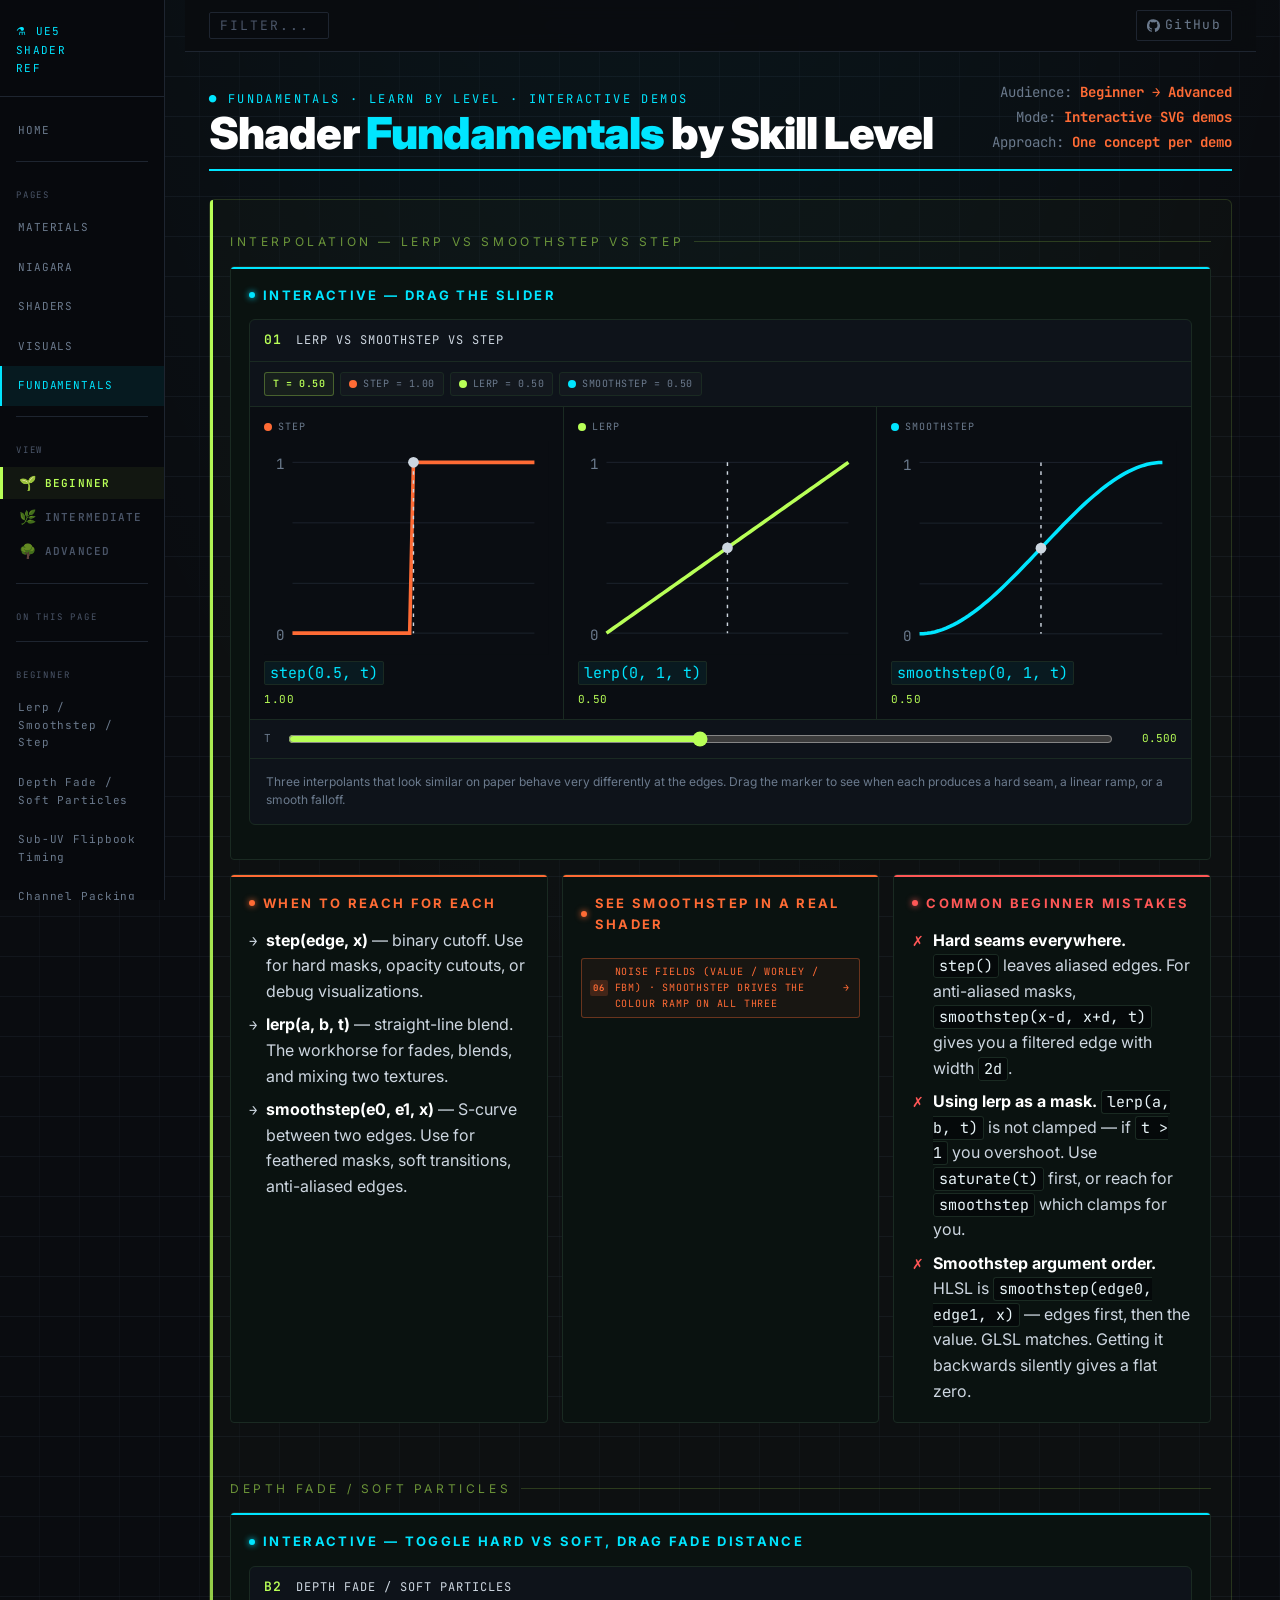
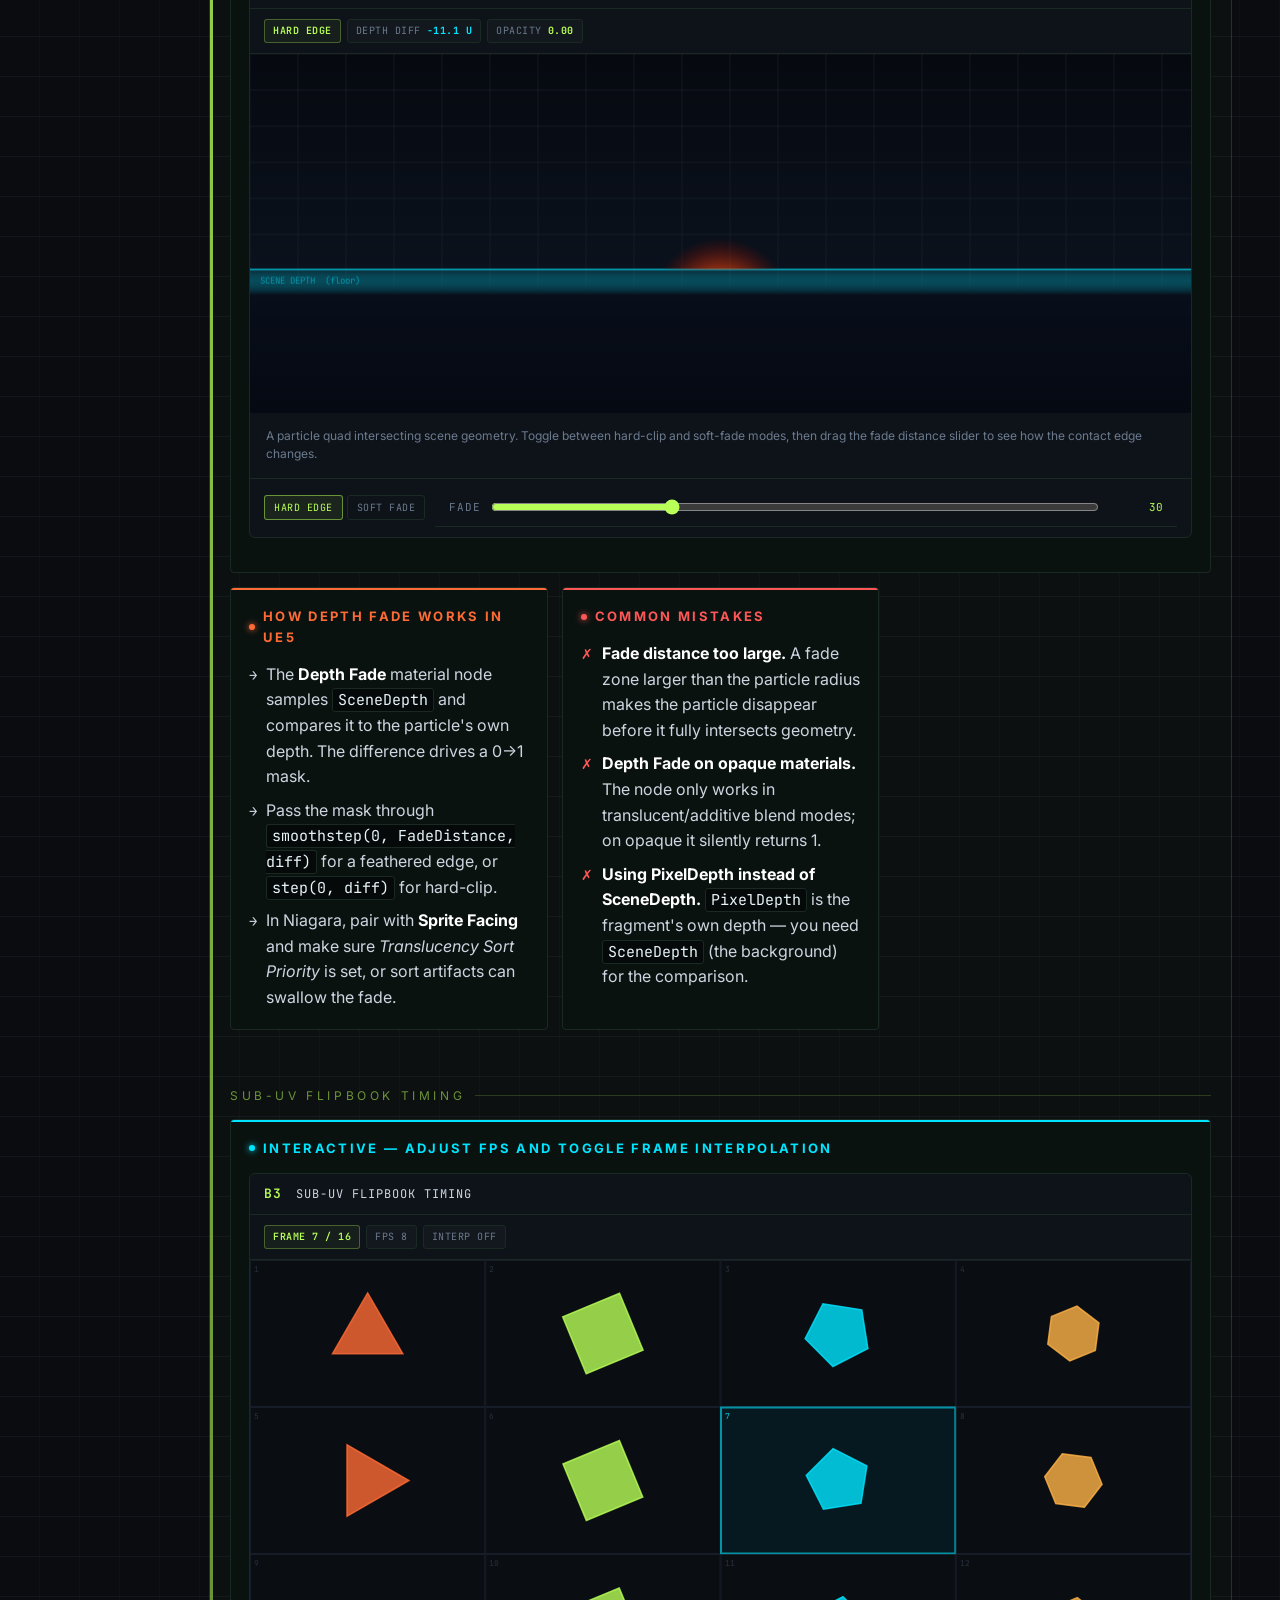
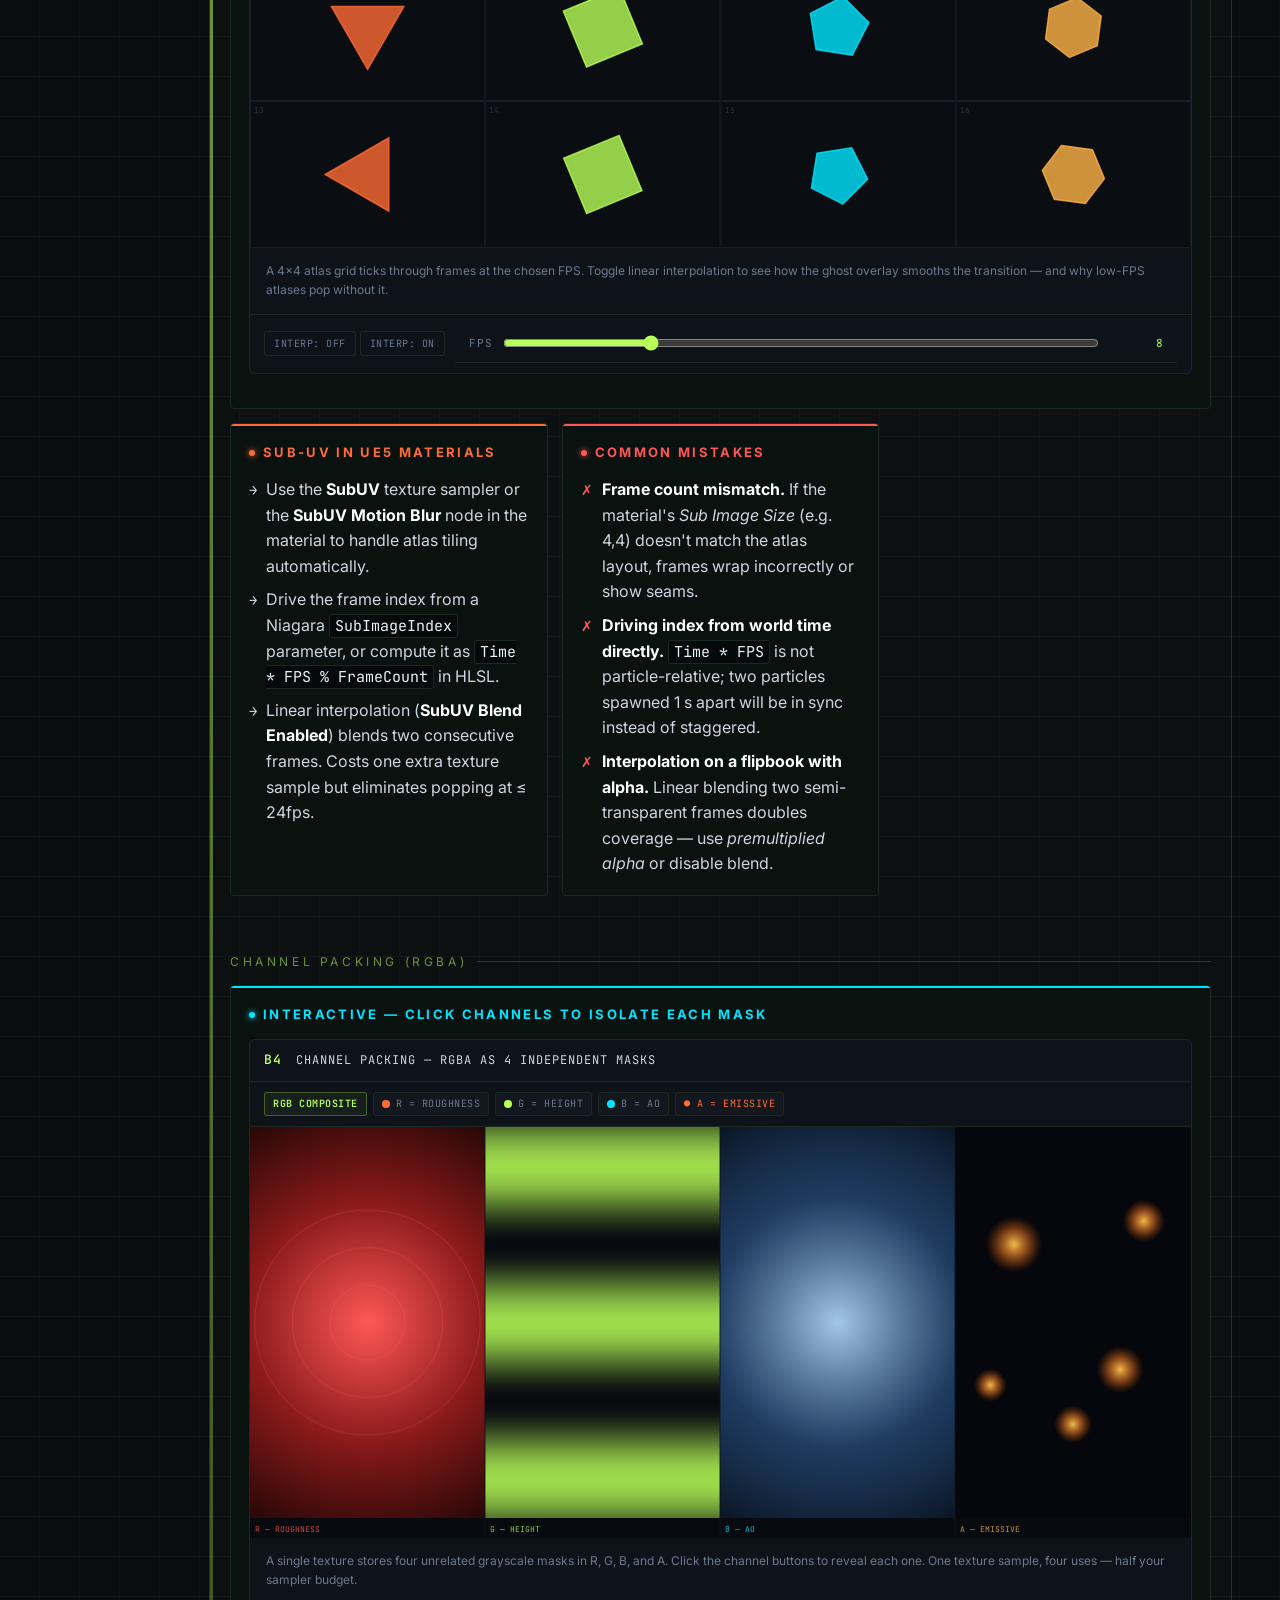
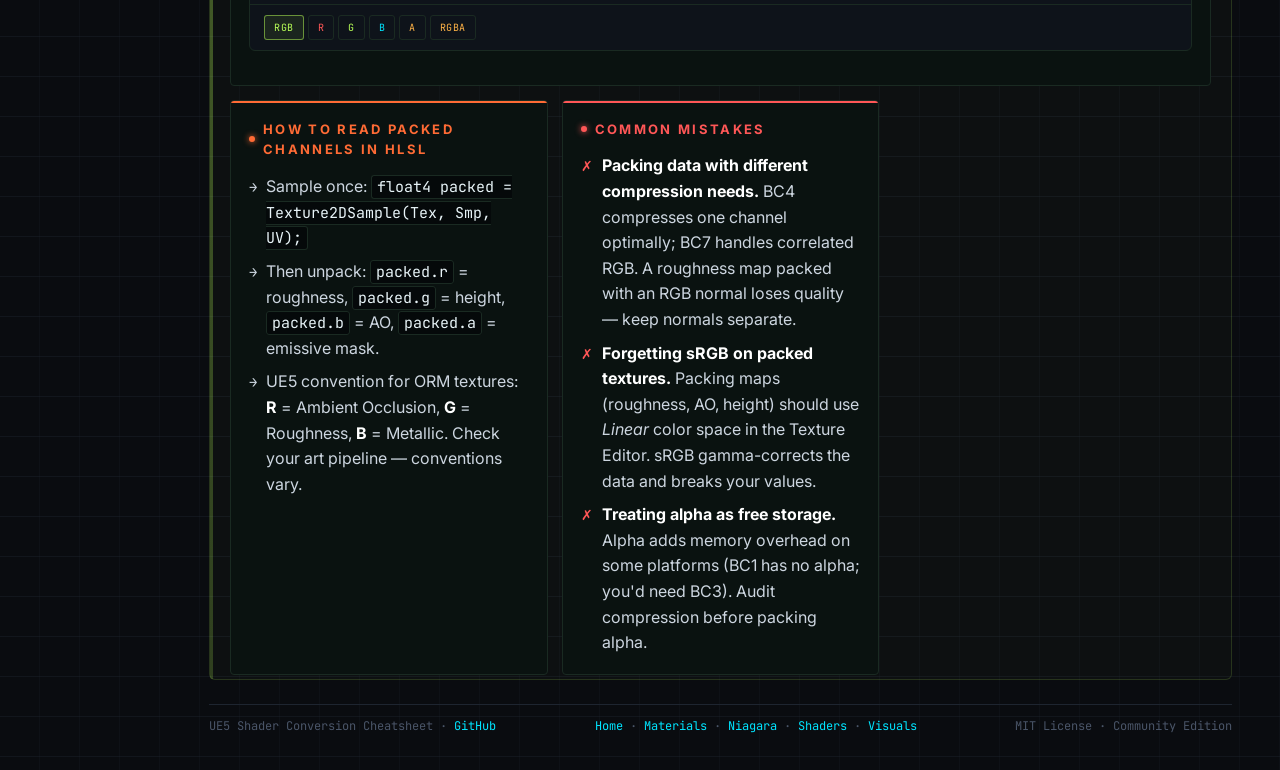
==== commit e31a8d21: "fix: display fixes" ====
--- a/fundamentals.html
+++ b/fundamentals.html
@@ -268,6 +268,7 @@
       <button class="viz-step" data-ch="g" type="button" style="color:#b8ff57">G</button>
       <button class="viz-step" data-ch="b" type="button" style="color:#00e5ff">B</button>
       <button class="viz-step" data-ch="a" type="button" style="color:#ffb347">A</button>
+      <button class="viz-step" data-ch="rgba" type="button" style="color:var(--warn)">RGBA</button>
     </div>
   </div>
 </div>
@@ -1210,15 +1211,29 @@
 (function() {
   var roots = document.querySelectorAll('[data-viz-channels]');
   if (!roots.length) return;
+  /* Emissive spot positions — shared between the A-channel draw and the
+     RGBA alpha-mask so both are always in sync. */
+  var SPOTS = [[0.25,0.30,0.12],[0.70,0.62,0.10],[0.50,0.76,0.08],[0.15,0.66,0.07],[0.80,0.24,0.09]];
   function hydrate(root) {
     var canvas = root.querySelector('[data-canvas]');
     var chBtns = root.querySelectorAll('[data-ch]');
     var chipCh = root.querySelector('[data-chip-ch]');
     if (!canvas) return;
     var ctx = canvas.getContext('2d');
+    /* offscreen canvas — used for the RGBA composite to isolate
+       destination-in masking from the background */
+    var off     = document.createElement('canvas');
+    var offCtx  = off.getContext('2d');
+    /* second offscreen — builds the combined A-channel mask so that
+       destination-in is applied exactly once, not once-per-spot */
+    var mask    = document.createElement('canvas');
+    var maskCtx = mask.getContext('2d');
     var activeCh = 'rgb';
-    var LABELS = { rgb:'RGB COMPOSITE', r:'R — ROUGHNESS', g:'G — HEIGHT MAP', b:'B — AMBIENT OCCLUSION', a:'A — EMISSIVE MASK' };
-    var TINTS  = { r:[255,87,87], g:[184,255,87], b:[0,229,255], a:[255,179,71] };
+    var LABELS = {
+      rgb:'RGB COMPOSITE', rgba:'RGBA — ALPHA APPLIED',
+      r:'R — ROUGHNESS', g:'G — HEIGHT MAP', b:'B — AMBIENT OCCLUSION', a:'A — EMISSIVE MASK'
+    };
+    var TINTS = { r:[255,87,87], g:[184,255,87], b:[0,229,255], a:[255,179,71] };
     chBtns.forEach(function(btn) {
       btn.addEventListener('click', function() {
         activeCh = btn.getAttribute('data-ch');
@@ -1228,50 +1243,139 @@
         draw();
       });
     });
-    function drawCh(ch, x, y, w, h) {
-      ctx.save(); ctx.beginPath(); ctx.rect(x, y, w, h); ctx.clip();
+
+    /* drawCh — renders one channel pattern into tCtx at rect (x,y,w,h).
+       Takes an explicit context so it works on both main and offscreen. */
+    function drawCh(tCtx, ch, x, y, w, h) {
+      tCtx.save(); tCtx.beginPath(); tCtx.rect(x, y, w, h); tCtx.clip();
       var cx = x + w*0.5, cy = y + h*0.5;
       if (ch === 'r') {
-        var g1 = ctx.createRadialGradient(cx, cy, 0, cx, cy, Math.max(w,h)*0.62);
+        var g1 = tCtx.createRadialGradient(cx, cy, 0, cx, cy, Math.max(w,h)*0.62);
         g1.addColorStop(0, '#ff5757'); g1.addColorStop(0.5, '#8a1a1a'); g1.addColorStop(1, '#1a0505');
-        ctx.fillStyle = g1; ctx.fillRect(x, y, w, h);
+        tCtx.fillStyle = g1; tCtx.fillRect(x, y, w, h);
         for (var ri = 1; ri <= 3; ri++) {
-          ctx.strokeStyle = 'rgba(255,120,120,0.2)'; ctx.lineWidth = 1;
-          ctx.beginPath(); ctx.arc(cx, cy, ri * Math.min(w,h)*0.16, 0, Math.PI*2); ctx.stroke();
+          tCtx.strokeStyle = 'rgba(255,120,120,0.2)'; tCtx.lineWidth = 1;
+          tCtx.beginPath(); tCtx.arc(cx, cy, ri * Math.min(w,h)*0.16, 0, Math.PI*2); tCtx.stroke();
         }
       } else if (ch === 'g') {
-        ctx.fillStyle = '#070a0f'; ctx.fillRect(x, y, w, h);
+        tCtx.fillStyle = '#070a0f'; tCtx.fillRect(x, y, w, h);
         for (var band = 0; band < h; band++) {
-          var t = (band) / h;
-          var v = Math.sin(t * Math.PI * 5) * 0.5 + 0.5;
-          ctx.fillStyle = 'rgba(184,255,87,' + (v * 0.85) + ')';
-          ctx.fillRect(x, y + band, w, 1);
+          var tt = band / h;
+          var v = Math.sin(tt * Math.PI * 5) * 0.5 + 0.5;
+          tCtx.fillStyle = 'rgba(184,255,87,' + (v * 0.85) + ')';
+          tCtx.fillRect(x, y + band, w, 1);
         }
       } else if (ch === 'b') {
-        var g2 = ctx.createRadialGradient(cx, cy, 0, cx, cy, Math.max(w,h)*0.65);
+        var g2 = tCtx.createRadialGradient(cx, cy, 0, cx, cy, Math.max(w,h)*0.65);
         g2.addColorStop(0, 'rgba(180,220,255,0.9)'); g2.addColorStop(0.5, 'rgba(40,80,130,0.7)'); g2.addColorStop(1, 'rgba(4,8,14,0.95)');
-        ctx.fillStyle = g2; ctx.fillRect(x, y, w, h);
+        tCtx.fillStyle = g2; tCtx.fillRect(x, y, w, h);
       } else if (ch === 'a') {
-        ctx.fillStyle = '#05070c'; ctx.fillRect(x, y, w, h);
-        [[0.25,0.30,0.12],[0.70,0.62,0.10],[0.50,0.76,0.08],[0.15,0.66,0.07],[0.80,0.24,0.09]].forEach(function(s) {
-          var g3 = ctx.createRadialGradient(x+w*s[0], y+h*s[1], 0, x+w*s[0], y+h*s[1], w*s[2]);
+        tCtx.fillStyle = '#05070c'; tCtx.fillRect(x, y, w, h);
+        SPOTS.forEach(function(s) {
+          var g3 = tCtx.createRadialGradient(x+w*s[0], y+h*s[1], 0, x+w*s[0], y+h*s[1], w*s[2]);
           g3.addColorStop(0, 'rgba(255,200,80,0.95)'); g3.addColorStop(0.5, 'rgba(255,130,40,0.5)'); g3.addColorStop(1, 'rgba(200,80,0,0)');
-          ctx.fillStyle = g3; ctx.fillRect(x, y, w, h);
+          tCtx.fillStyle = g3; tCtx.fillRect(x, y, w, h);
         });
       }
-      ctx.restore();
-    }
+      tCtx.restore();
+    }
+
+    /* drawCheckerboard — standard transparency indicator pattern */
+    function drawCheckerboard(tCtx, x, y, w, h) {
+      var sz = Math.max(4, Math.round(w / 28));
+      for (var ry = 0; ry < h; ry += sz) {
+        for (var rx = 0; rx < w; rx += sz) {
+          tCtx.fillStyle = ((Math.floor(ry/sz) + Math.floor(rx/sz)) % 2 === 0) ? '#1c2030' : '#0d1018';
+          tCtx.fillRect(x + rx, y + ry, Math.min(sz, w-rx), Math.min(sz, h-ry));
+        }
+      }
+    }
+
     function draw() {
       var dpr = _vizFitCanvas(canvas);
       var CW = canvas.width, CH = canvas.height;
+      if (off.width !== CW || off.height !== CH) { off.width = CW; off.height = CH; }
       ctx.clearRect(0, 0, CW, CH);
       ctx.fillStyle = '#07090e'; ctx.fillRect(0, 0, CW, CH);
       var LH = Math.round(20*dpr), drawH = CH - LH;
-      if (activeCh === 'rgb') {
+
+      if (activeCh === 'rgba') {
+        /* ── RGBA composite ──────────────────────────────────────────────────
+           Shows what the packed texture looks like when the A channel is used
+           as actual alpha/transparency.  The checkerboard behind makes the
+           transparent regions visible — just as it does in Photoshop/Substance.
+
+           GPU equivalent:
+             float4 packed = Texture2DSample(Tex, Smp, uv);
+             float3 rgb    = packed.rgb;        // colour / data channels
+             float  a      = packed.a;          // emissive mask → opacity
+             return float4(rgb, a);             // alpha-blended output
+        ── */
+
+        /* 1. Checkerboard fills the full draw area — shows through wherever
+              the texture is transparent */
+        drawCheckerboard(ctx, 0, 0, CW, drawH);
+
+        /* 2. Draw the three data channels screen-blended onto offscreen
+              so all channels are visible in one composite image */
+        offCtx.clearRect(0, 0, CW, CH);
+        drawCh(offCtx, 'r', 0, 0, CW, drawH);
+        offCtx.globalCompositeOperation = 'screen';
+        drawCh(offCtx, 'g', 0, 0, CW, drawH);
+        drawCh(offCtx, 'b', 0, 0, CW, drawH);
+        offCtx.globalCompositeOperation = 'source-over';
+
+        /* 3. Build the full A-channel mask on the mask canvas first.
+              All spots are drawn with normal source-over so they accumulate
+              additively.  Then we apply the combined mask to the RGB composite
+              in a single destination-in drawImage call.
+              destination-in: result_alpha = dst_alpha × src_alpha
+                → RGB pixels stay where the mask is opaque (spot centres)
+                → RGB pixels disappear where the mask is transparent (gaps)
+                → checkerboard shows through the transparent gaps */
+        if (mask.width !== CW || mask.height !== CH) { mask.width = CW; mask.height = CH; }
+        maskCtx.clearRect(0, 0, CW, CH);
+        SPOTS.forEach(function(s) {
+          var gA = maskCtx.createRadialGradient(
+            CW * s[0], drawH * s[1], 0,
+            CW * s[0], drawH * s[1], CW * s[2]
+          );
+          gA.addColorStop(0,   'rgba(255,255,255,0.95)');
+          gA.addColorStop(0.5, 'rgba(255,255,255,0.50)');
+          gA.addColorStop(1,   'rgba(255,255,255,0)');
+          maskCtx.fillStyle = gA;
+          maskCtx.fillRect(0, 0, CW, drawH);
+        });
+        /* single destination-in pass — avoids the intersection-of-N-masks bug */
+        offCtx.globalCompositeOperation = 'destination-in';
+        offCtx.drawImage(mask, 0, 0);
+        offCtx.globalCompositeOperation = 'source-over';
+
+        /* 4. Composite the masked RGB onto the checkerboard */
+        ctx.drawImage(off, 0, 0);
+
+        /* 5. Thin emissive-orange border on each spot to aid identification */
+        ctx.save();
+        SPOTS.forEach(function(s) {
+          ctx.strokeStyle = 'rgba(255,179,71,0.30)'; ctx.lineWidth = dpr;
+          ctx.beginPath();
+          ctx.arc(CW*s[0], drawH*s[1], CW*s[2]*0.95, 0, Math.PI*2);
+          ctx.stroke();
+        });
+        ctx.restore();
+
+        /* 6. Label row */
+        ctx.fillStyle = '#07090e'; ctx.fillRect(0, drawH, CW, LH);
+        ctx.fillStyle = 'rgba(255,179,71,0.85)';
+        ctx.font = Math.round(8*dpr) + 'px JetBrains Mono, monospace';
+        ctx.fillText('RGBA — A channel applied as alpha · checkerboard = transparent · R+G+B screen-blended', Math.round(8*dpr), drawH + Math.round(14*dpr));
+
+      } else if (activeCh === 'rgb') {
+        /* four channels side by side */
         var pw = Math.floor(CW / 4);
         ['r','g','b','a'].forEach(function(ch, i) {
           var px2 = i * pw, pw2 = i === 3 ? CW - i*pw : pw;
-          drawCh(ch, px2, 0, pw2, drawH);
+          drawCh(ctx, ch, px2, 0, pw2, drawH);
           ctx.fillStyle = '#070a0e'; ctx.fillRect(px2, drawH, pw2, LH);
           var tc = TINTS[ch];
           ctx.fillStyle = 'rgba(' + tc[0] + ',' + tc[1] + ',' + tc[2] + ',0.8)';
@@ -1280,14 +1384,15 @@
           if (i > 0) { ctx.strokeStyle = 'rgba(15,20,30,0.9)'; ctx.lineWidth = dpr; ctx.beginPath(); ctx.moveTo(px2,0); ctx.lineTo(px2,CH); ctx.stroke(); }
         });
       } else {
+        /* left = RGB composite overlay, right = isolated channel */
         var half = Math.floor(CW / 2);
-        ['r','g','b','a'].forEach(function(ch) { drawCh(ch, 0, 0, half, drawH); });
-        // tint overlay to distinguish composite
+        ['r','g','b','a'].forEach(function(ch) { drawCh(ctx, ch, 0, 0, half, drawH); });
         ctx.fillStyle = 'rgba(0,0,0,0.15)'; ctx.fillRect(0, 0, half, drawH);
         ctx.fillStyle = '#070a0e'; ctx.fillRect(0, drawH, half, LH);
-        ctx.fillStyle = 'rgba(200,210,220,0.55)'; ctx.font = Math.round(8*dpr) + 'px JetBrains Mono, monospace';
+        ctx.fillStyle = 'rgba(200,210,220,0.55)';
+        ctx.font = Math.round(8*dpr) + 'px JetBrains Mono, monospace';
         ctx.fillText('RGB COMPOSITE', Math.round(5*dpr), drawH + Math.round(14*dpr));
-        drawCh(activeCh, half, 0, CW - half, drawH);
+        drawCh(ctx, activeCh, half, 0, CW - half, drawH);
         var tc2 = TINTS[activeCh];
         ctx.fillStyle = '#070a0e'; ctx.fillRect(half, drawH, CW - half, LH);
         ctx.fillStyle = 'rgba(' + tc2[0] + ',' + tc2[1] + ',' + tc2[2] + ',0.85)';
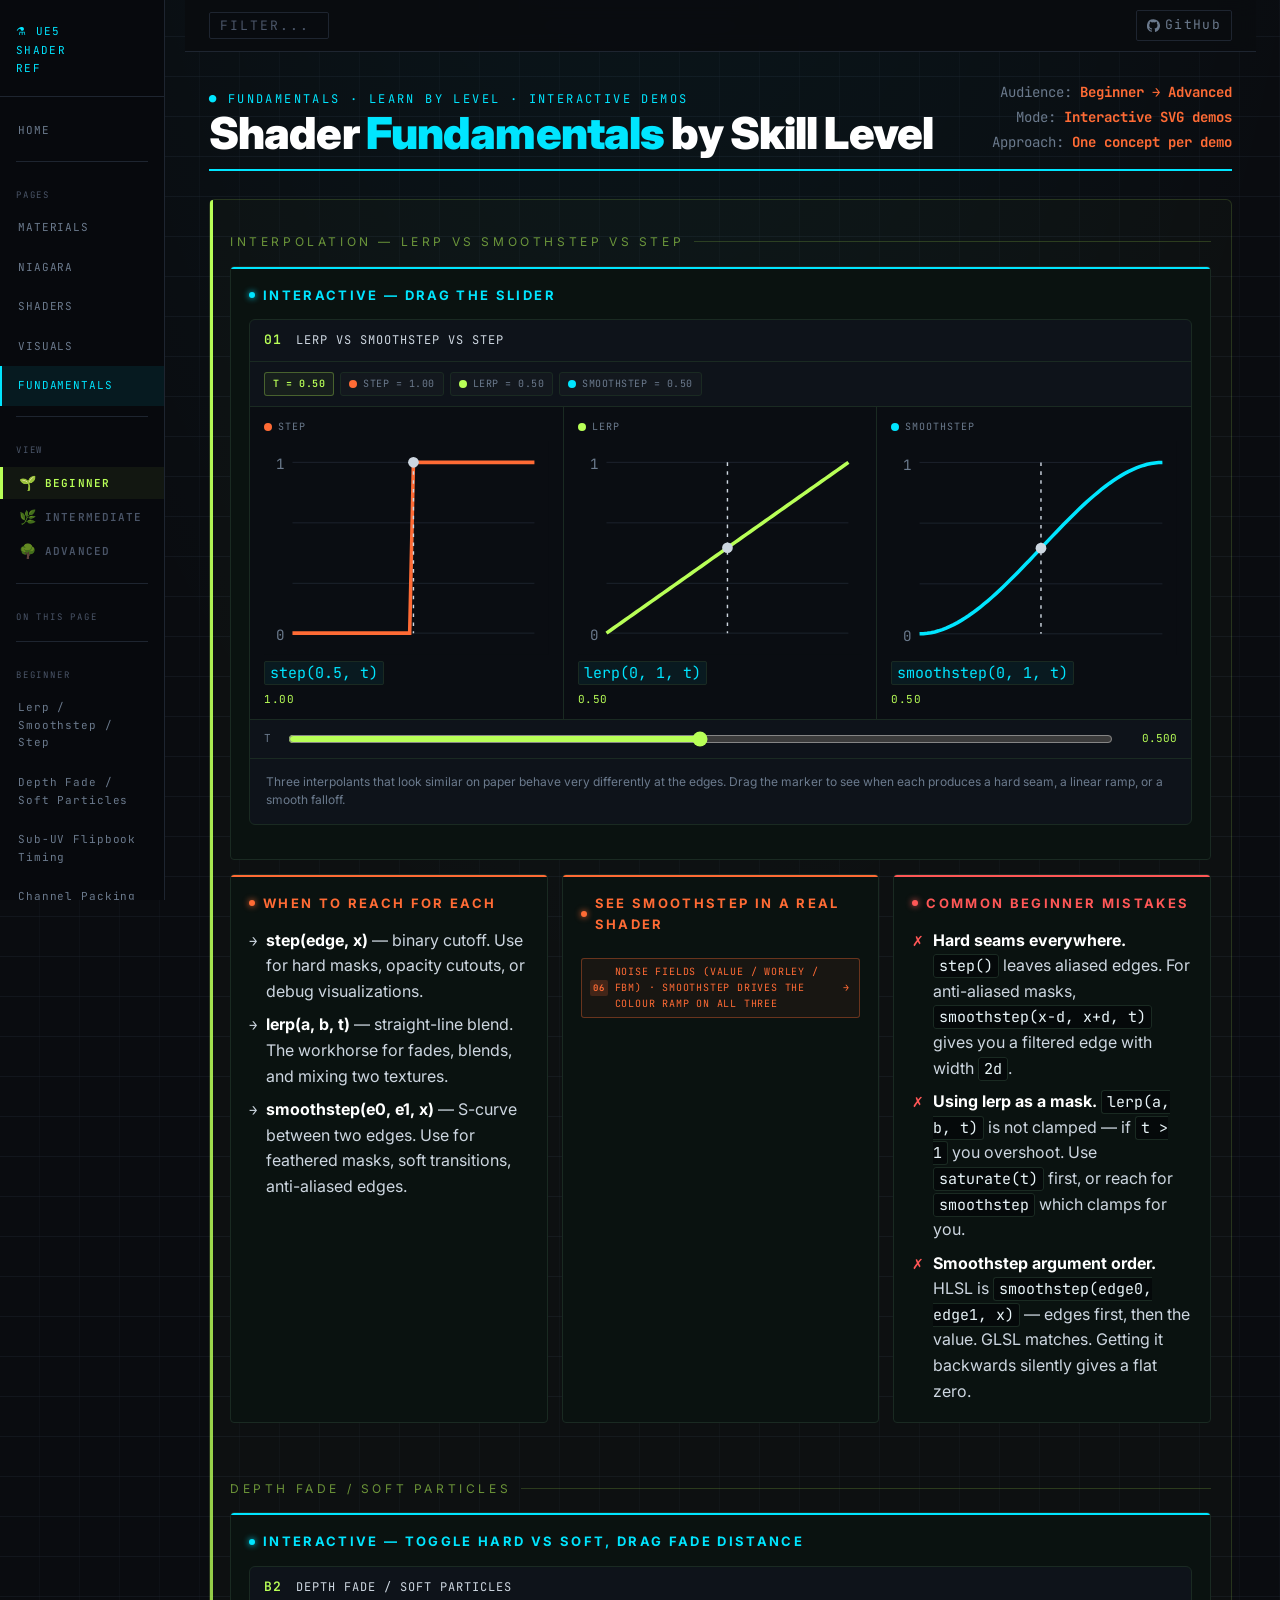
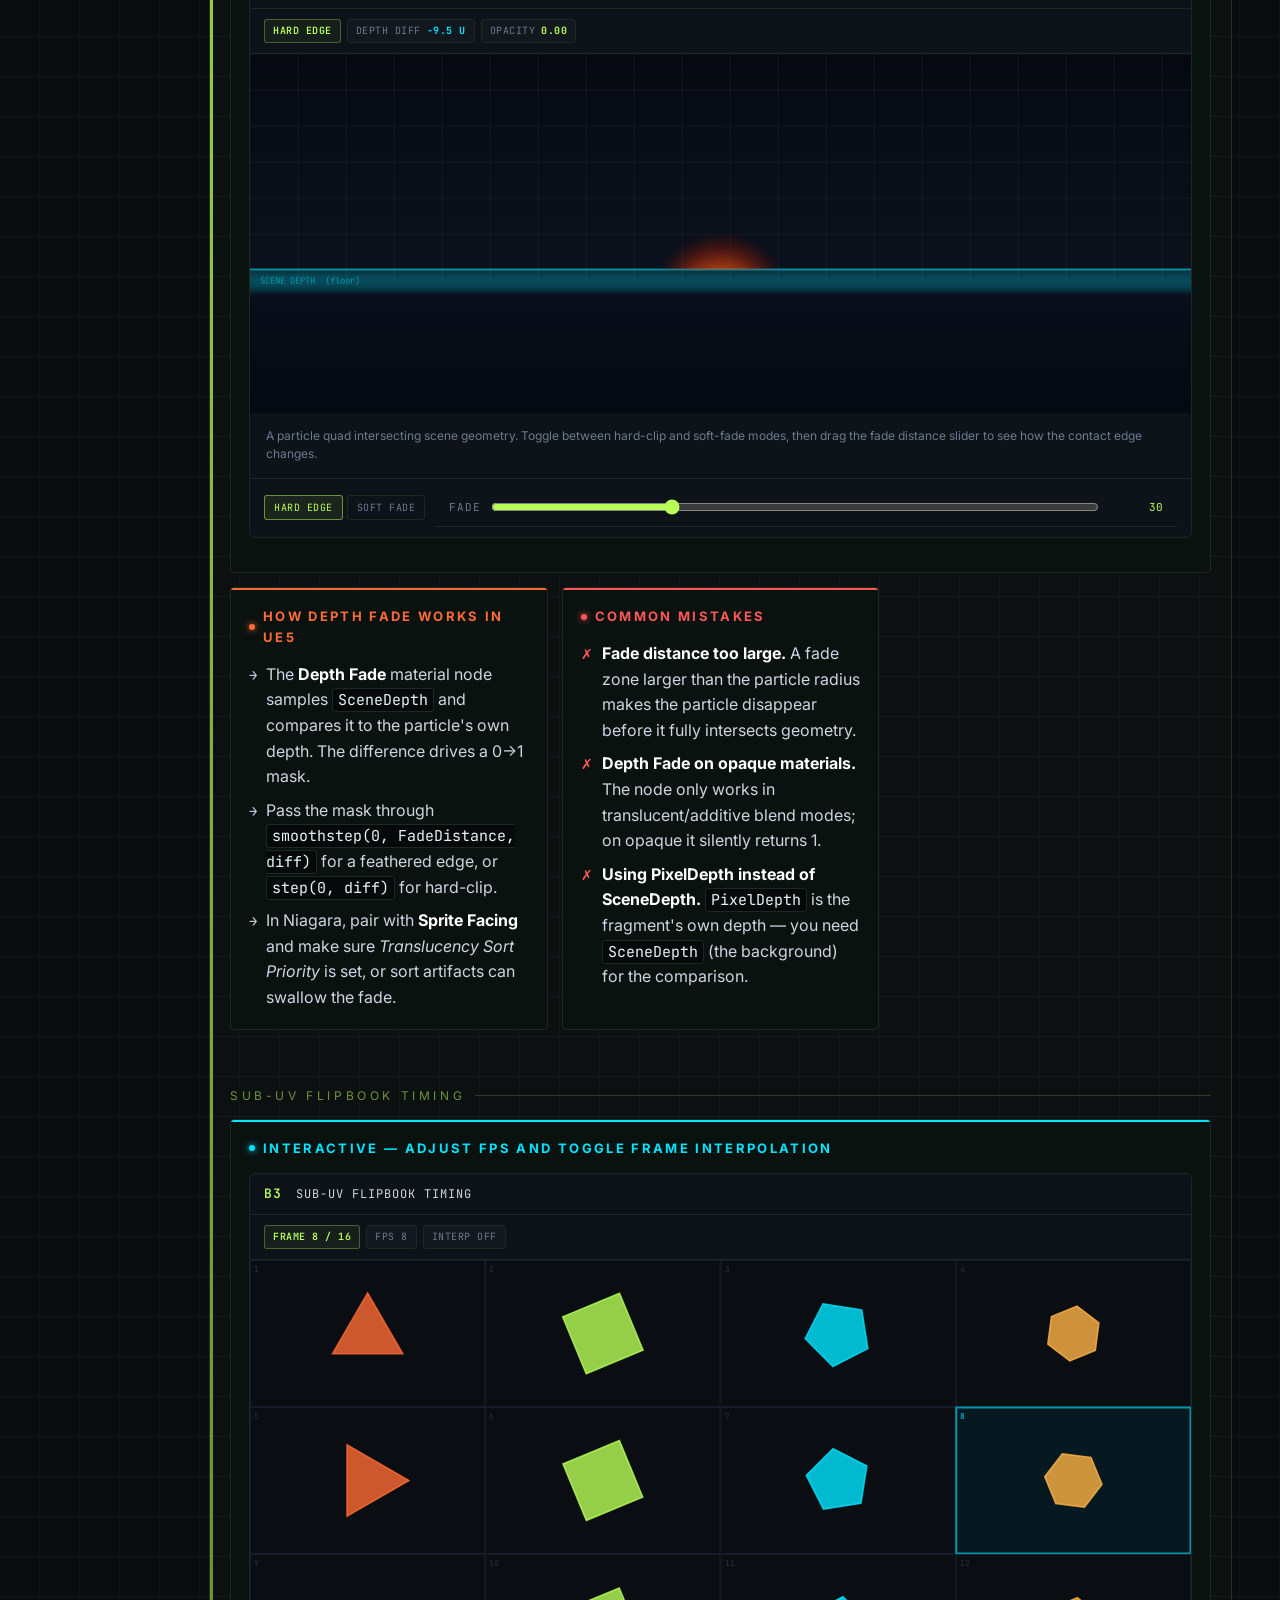
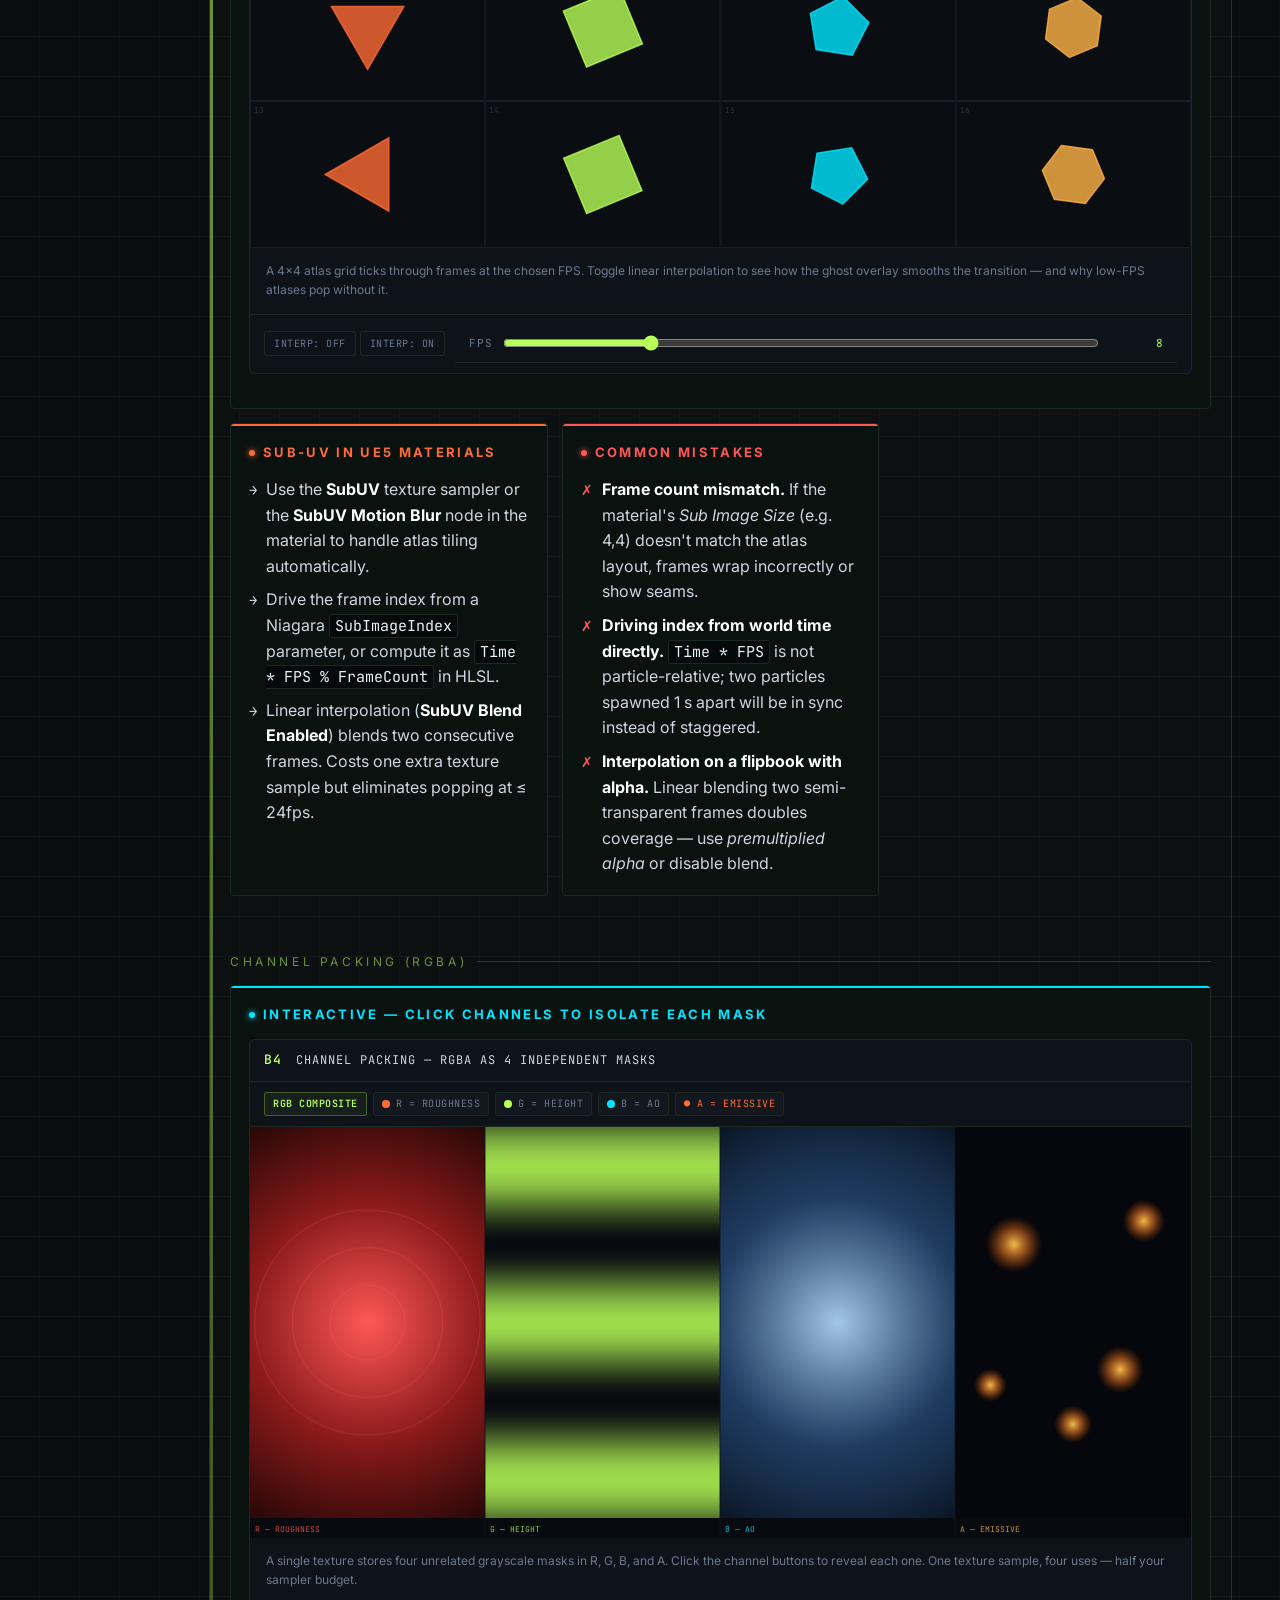
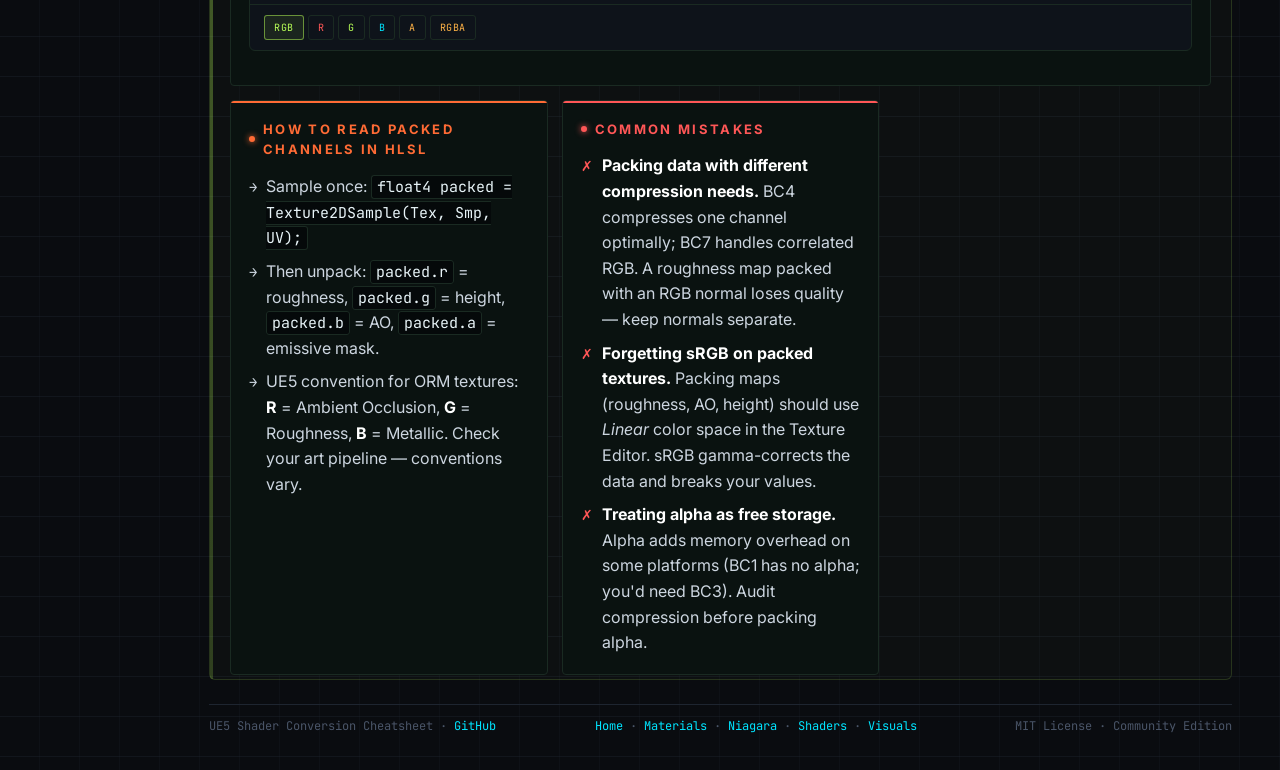
==== commit cd9bd93c: "fix: new glsl and hlsl example" ====
--- a/fundamentals.html
+++ b/fundamentals.html
@@ -1841,6 +1841,156 @@
 
   roots.forEach(hydrate);
 })();
+
+/* ── VIZ-ORBIT — WebGL orbital rings SDF ──────────────────────────────────── */
+(function() {
+  var roots = document.querySelectorAll('[data-viz-orbit]');
+  if (!roots.length) return;
+
+  var VERT = [
+    'attribute vec2 a_pos;',
+    'void main() { gl_Position = vec4(a_pos, 0.0, 1.0); }'
+  ].join('\n');
+
+  var FRAG = [
+    'precision mediump float;',
+    'uniform vec2  u_res;',
+    'uniform float u_time;',
+    'void main() {',
+    '  vec2 uv = (gl_FragCoord.xy - 0.5 * u_res) / min(u_res.x, u_res.y);',
+    '  float T = u_time;',
+    '',
+    '  // Deep warm background + soft vignette',
+    '  vec3 col = vec3(0.055, 0.028, 0.014) * (1.0 - 0.45 * length(uv));',
+    '',
+    '  // Warm pedestal glow (bottom pool)',
+    '  col += vec3(0.98, 0.42, 0.08)',
+    '         * exp(-length(uv - vec2(0.0, -0.55)) * 2.8) * 0.9;',
+    '  col += vec3(0.55, 0.18, 0.03)',
+    '         * exp(-length(uv - vec2(0.0, -0.85)) * 1.3) * 0.55;',
+    '',
+    '  // Central sun / planet',
+    '  float r = length(uv);',
+    '  col += vec3(1.00, 0.95, 0.82) * smoothstep(0.040, 0.024, r);',
+    '  col += vec3(0.90, 0.55, 0.22) * exp(-r * 11.0) * 0.35;',
+    '  col += vec3(0.40, 0.20, 0.06) * exp(-r * 3.5)  * 0.28;',
+    '',
+    '  // Per-ring precessing orbits with own speed + body dot',
+    '  for (int i = 0; i < 3; i++) {',
+    '    float rad, incl, oSpeed, bSpeed, phO, phB;',
+    '    if (i == 0)      { rad=0.27; incl=0.38; oSpeed= 0.180; bSpeed= 1.30; phO= 0.2; phB=0.0; }',
+    '    else if (i == 1) { rad=0.42; incl=0.98; oSpeed=-0.110; bSpeed= 0.85; phO= 1.8; phB=1.7; }',
+    '    else             { rad=0.58; incl=1.24; oSpeed= 0.065; bSpeed=-0.55; phO=-0.6; phB=3.2; }',
+    '',
+    '    float O   = oSpeed * T + phO;   // precession (orbit plane rotation)',
+    '    float thB = bSpeed * T + phB;   // body angle on ring',
+    '',
+    '    // Pixel -> ring local frame (major axis along X)',
+    '    float co = cos(O), so = sin(O);',
+    '    vec2 p = vec2(uv.x*co + uv.y*so, -uv.x*so + uv.y*co);',
+    '',
+    '    // Ellipse SDF (approx)',
+    '    float ci = cos(incl);',
+    '    vec2 radii = vec2(rad, rad * abs(ci));',
+    '    vec2 pn = p / radii;',
+    '    float d = abs(length(pn) - 1.0) * min(radii.x, radii.y);',
+    '',
+    '    // Parametric angle on ellipse -> 3D depth (near/far of sun)',
+    '    float alpha_s = clamp(p.y / max(radii.y, 0.0001), -1.0, 1.0);',
+    '    float depth = alpha_s * sin(incl);',
+    '    float nearT = smoothstep(-0.7, 0.7, depth);',
+    '',
+    '    float core = exp(-d * 420.0);',
+    '    float glow = exp(-d * 55.0)  * 0.35;',
+    '    float aura = exp(-d * 16.0)  * 0.08;',
+    '    vec3 rc = mix(vec3(0.22, 0.38, 0.72), vec3(1.00, 0.98, 0.92), nearT);',
+    '    col += rc * (core + glow + aura) * (0.35 + 0.65 * nearT);',
+    '',
+    '    // Orbital body (small bright dot riding on the ring)',
+    '    float bc = cos(thB), bs = sin(thB);',
+    '    vec2 bodyLocal = vec2(rad * bc, rad * bs * ci);',
+    '    float bDepth = bs * sin(incl);',
+    '    float bDist  = length(p - bodyLocal);',
+    '    float front  = smoothstep(-0.05, 0.05, bDepth);',
+    '    float bCore  = smoothstep(0.022, 0.009, bDist);',
+    '    float bGlow  = exp(-bDist * 22.0) * 0.32;',
+    '    vec3  bCol   = mix(vec3(0.45, 0.60, 0.90), vec3(1.00, 0.95, 0.80), front);',
+    '    col += bCol * (bCore + bGlow) * (0.30 + 0.70 * front);',
+    '  }',
+    '',
+    '  col = pow(clamp(col, 0.0, 1.0), vec3(0.45));',
+    '  gl_FragColor = vec4(col, 1.0);',
+    '}'
+  ].join('\n');
+
+  function mkGL(canvas) {
+    var gl = canvas.getContext('webgl') || canvas.getContext('experimental-webgl');
+    if (!gl) return null;
+    function compile(type, src) {
+      var sh = gl.createShader(type);
+      gl.shaderSource(sh, src);
+      gl.compileShader(sh);
+      return gl.getShaderParameter(sh, gl.COMPILE_STATUS) ? sh : null;
+    }
+    var vs = compile(gl.VERTEX_SHADER,   VERT);
+    var fs = compile(gl.FRAGMENT_SHADER, FRAG);
+    if (!vs || !fs) return null;
+    var prog = gl.createProgram();
+    gl.attachShader(prog, vs);
+    gl.attachShader(prog, fs);
+    gl.linkProgram(prog);
+    if (!gl.getProgramParameter(prog, gl.LINK_STATUS)) return null;
+    gl.useProgram(prog);
+    var buf = gl.createBuffer();
+    gl.bindBuffer(gl.ARRAY_BUFFER, buf);
+    gl.bufferData(gl.ARRAY_BUFFER,
+      new Float32Array([-1,-1, 1,-1, -1,1, 1,1]), gl.STATIC_DRAW);
+    var loc = gl.getAttribLocation(prog, 'a_pos');
+    gl.enableVertexAttribArray(loc);
+    gl.vertexAttribPointer(loc, 2, gl.FLOAT, false, 0, 0);
+    return {
+      gl:    gl,
+      uRes:  gl.getUniformLocation(prog, 'u_res'),
+      uTime: gl.getUniformLocation(prog, 'u_time')
+    };
+  }
+
+  roots.forEach(function(root) {
+    var canvas    = root.querySelector('[data-canvas]');
+    var stateChip = root.querySelector('[data-chip-state]');
+    var pauseBtn  = root.querySelector('[data-pause]');
+    if (!canvas) return;
+    var ctx = mkGL(canvas);
+    if (!ctx) {
+      if (stateChip) stateChip.textContent = '✗ NO WEBGL';
+      return;
+    }
+    var paused = false;
+    var t0 = performance.now();
+    if (pauseBtn) {
+      pauseBtn.addEventListener('click', function() {
+        paused = !paused;
+        pauseBtn.textContent = paused ? '▶ PLAY' : 'PAUSE';
+        if (stateChip) stateChip.textContent = paused ? '● PAUSED' : '● LIVE';
+      });
+    }
+    (function loop() {
+      if (!paused) {
+        var dpr = window.devicePixelRatio || 1;
+        var W = Math.round(canvas.offsetWidth  * dpr);
+        var H = Math.round(canvas.offsetHeight * dpr);
+        if (canvas.width !== W || canvas.height !== H) {
+          canvas.width = W; canvas.height = H;
+          ctx.gl.viewport(0, 0, W, H);
+        }
+        ctx.gl.uniform2f(ctx.uRes,  W, H);
+        ctx.gl.uniform1f(ctx.uTime, (performance.now() - t0) * 0.001);
+        ctx.gl.drawArrays(ctx.gl.TRIANGLE_STRIP, 0, 4);
+      }
+      requestAnimationFrame(loop);
+    }());
+  });
+})();
 </script>
 </body>
 </html>
--- a/styles.css
+++ b/styles.css
@@ -1851,3 +1851,27 @@
 .viz-burst     .viz-canvas { aspect-ratio: 16/8;  }
 .viz-sortorder .viz-canvas { aspect-ratio: 21/8;  }
 .viz-precision .viz-canvas { aspect-ratio: 16/7;  }
+.viz-orbit     .viz-canvas { aspect-ratio: 1/1; max-height: 420px; }
+.viz-orbit     .viz-body   { display: block; }
+
+/* ── Inline example images (figure + caption) ───────────────────────────── */
+figure.example-img {
+  margin: 12px 0 4px;
+  padding: 0;
+  border: 1px solid var(--border);
+  border-radius: 6px;
+  overflow: hidden;
+  background: #0a0d12;
+}
+figure.example-img img {
+  display: block;
+  width: 100%;
+  height: auto;
+}
+figure.example-img figcaption {
+  padding: 8px 12px;
+  font: 11px/1.4 'JetBrains Mono', monospace;
+  color: var(--muted);
+  border-top: 1px solid var(--border);
+  background: #0e131a;
+}
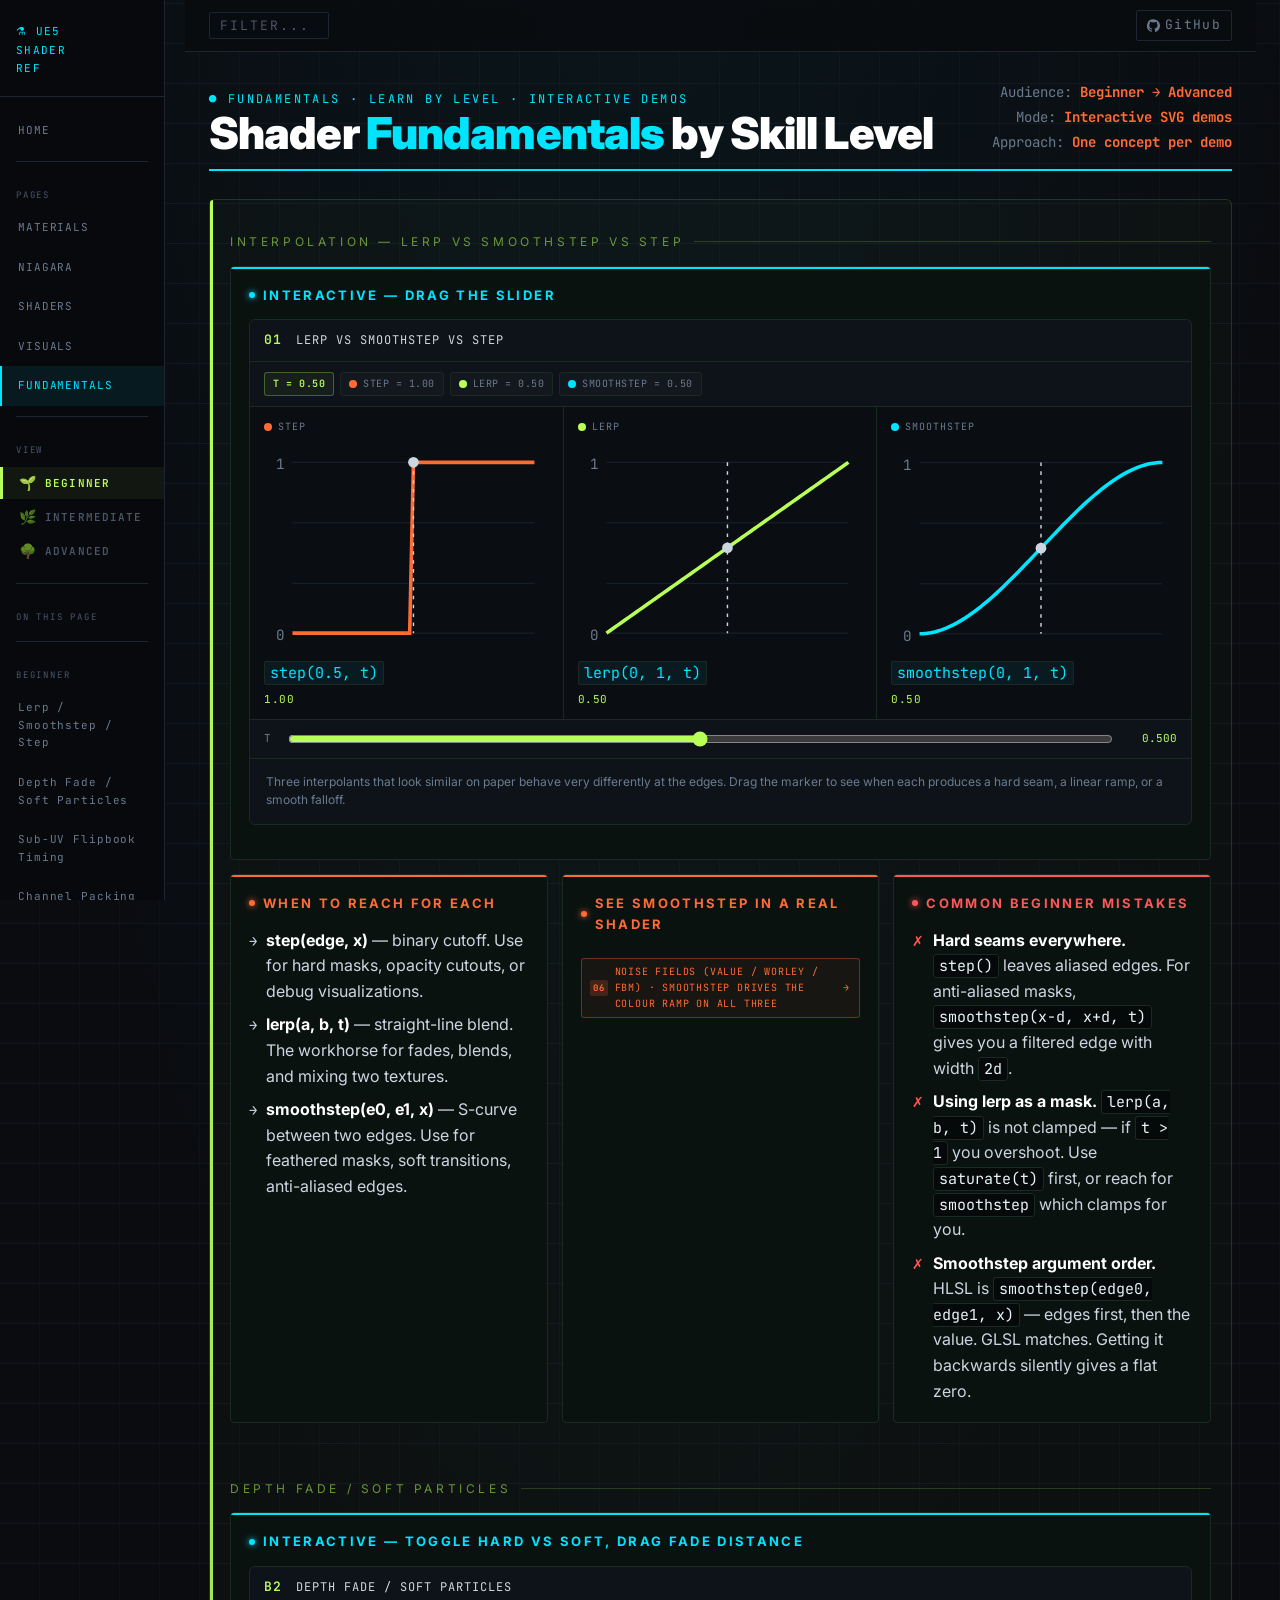
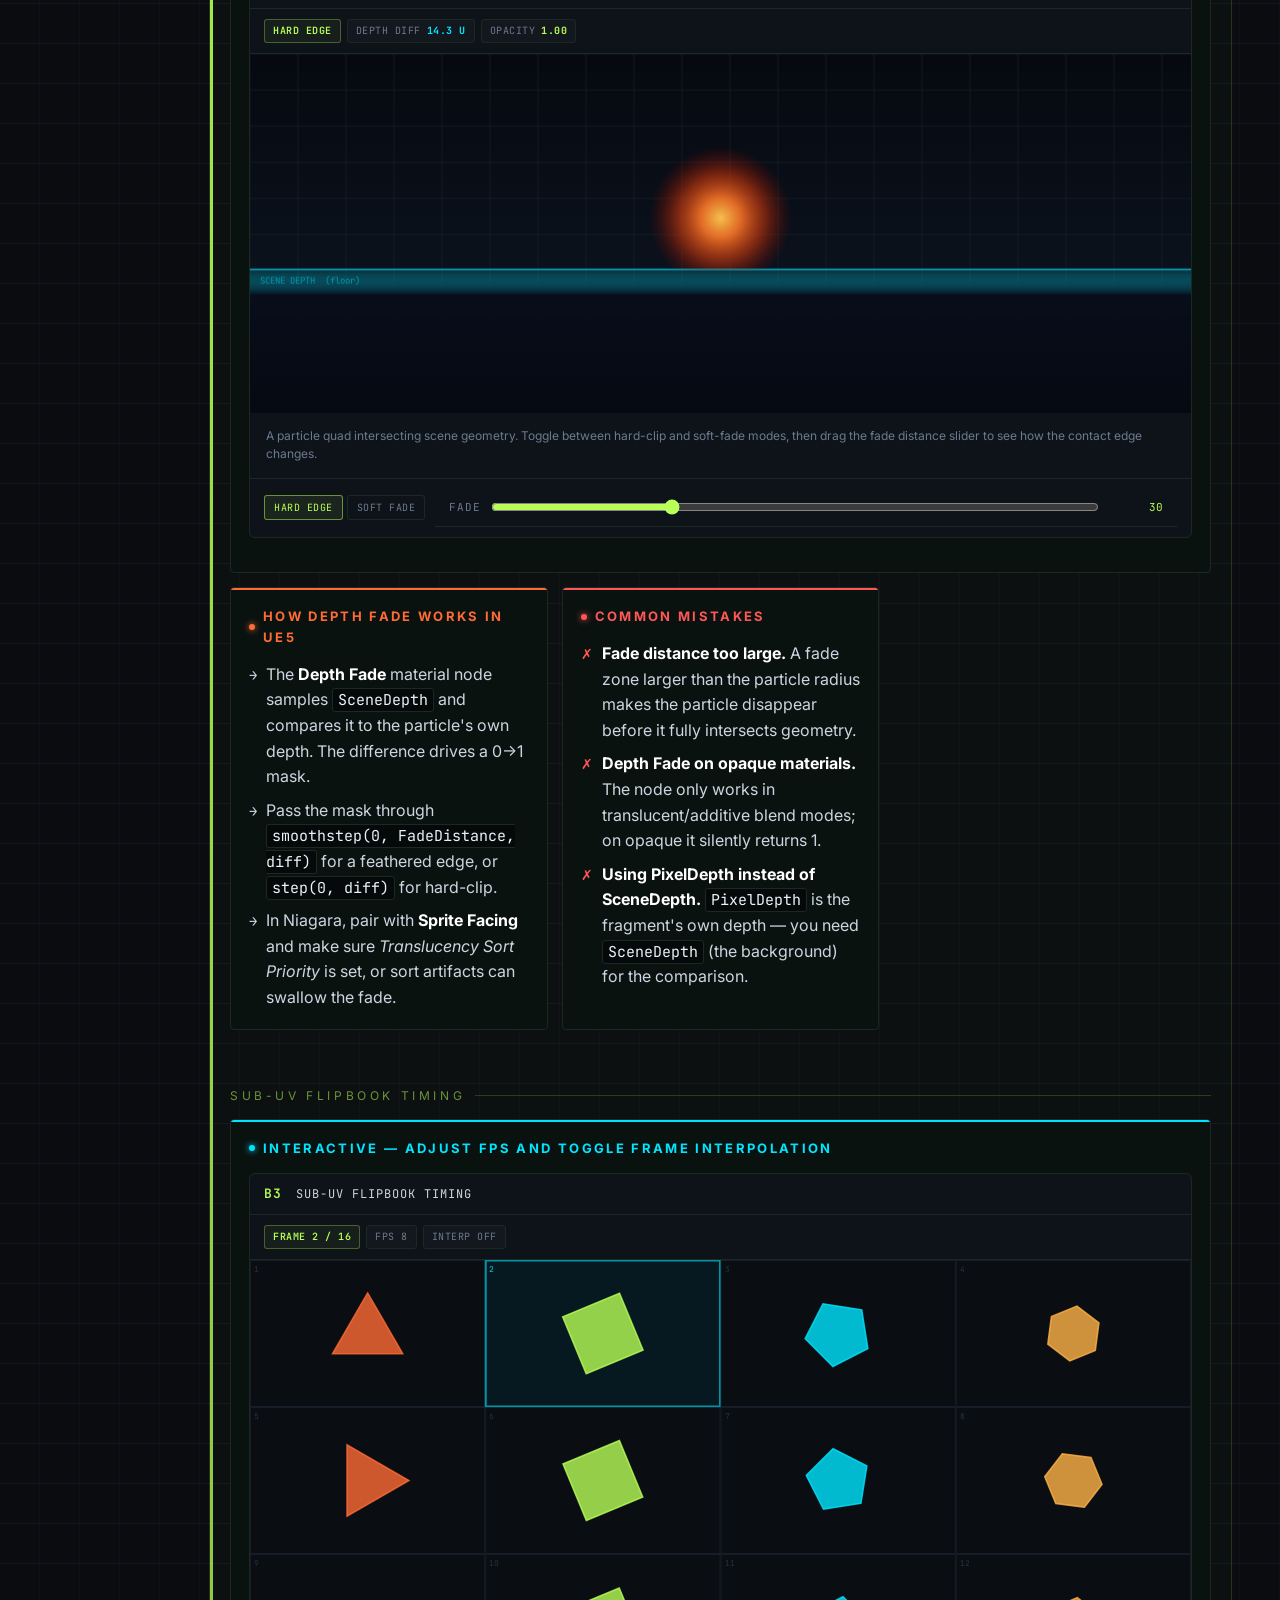
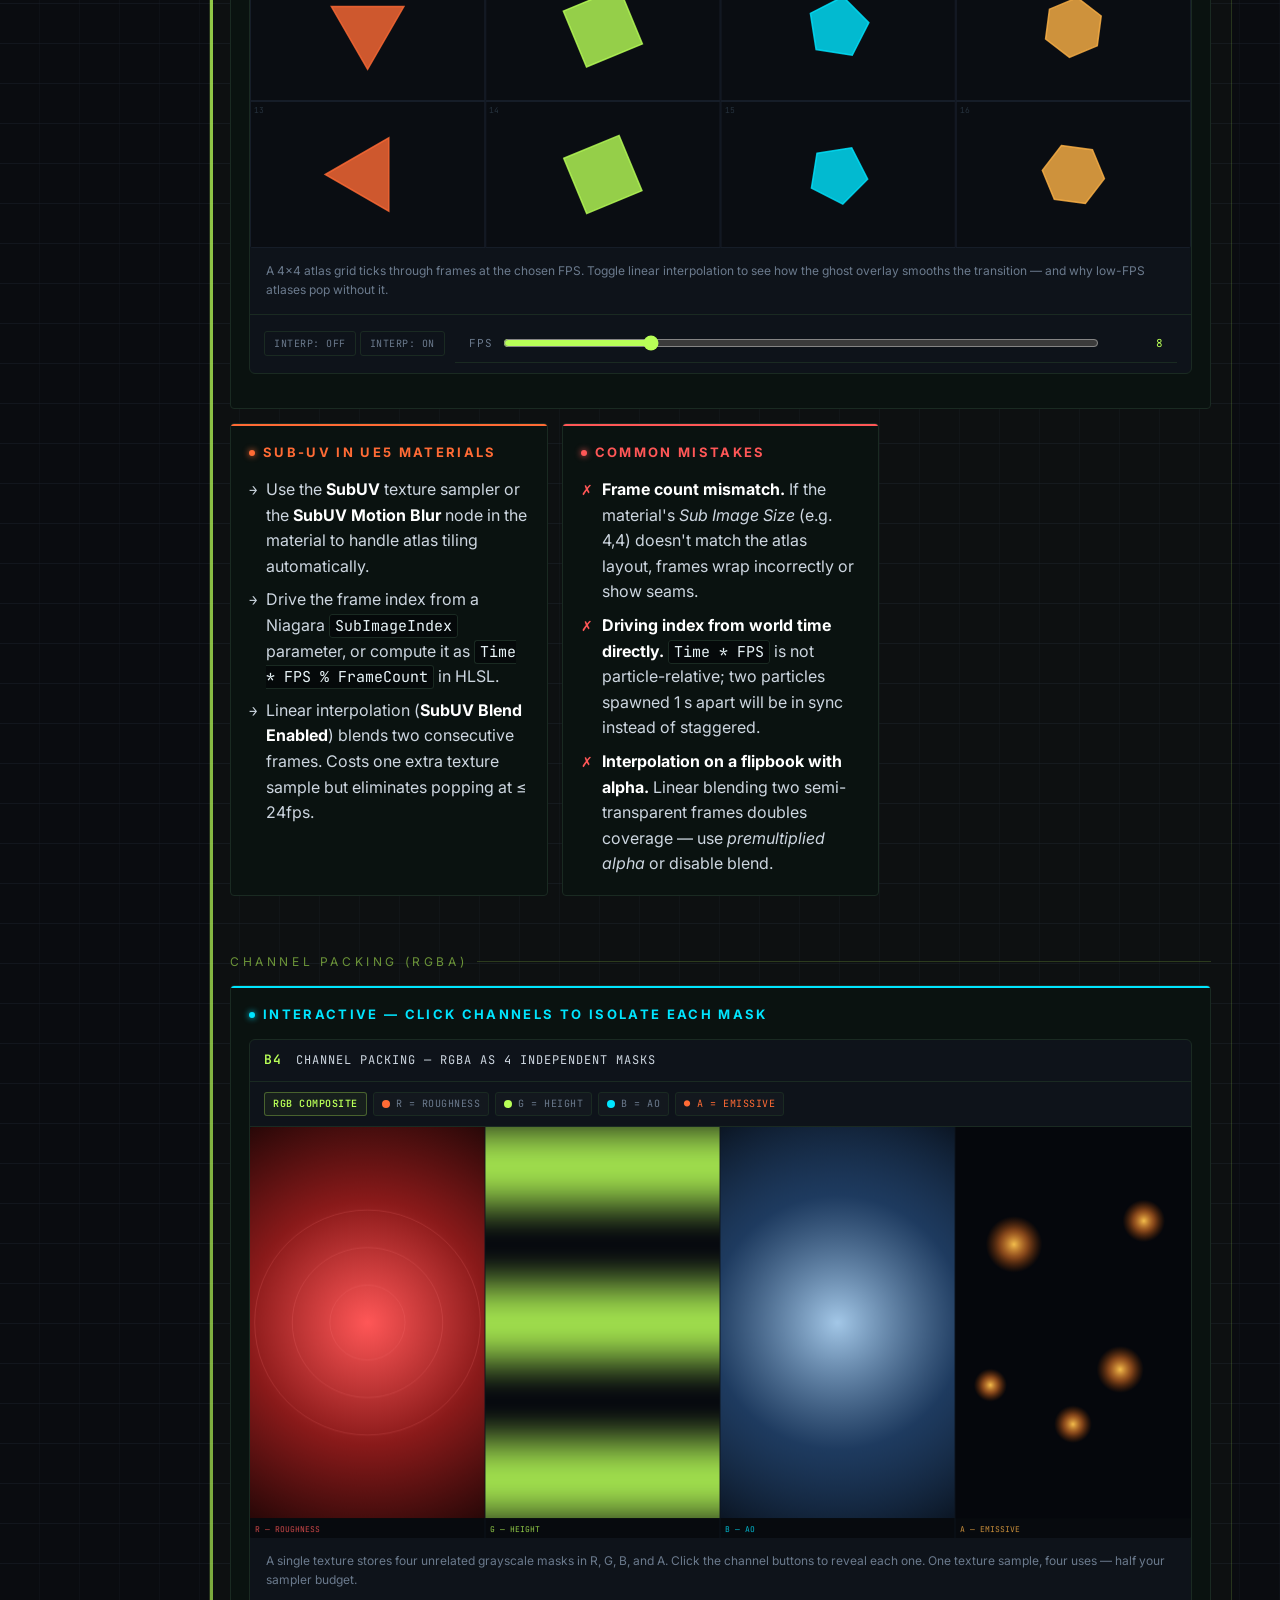
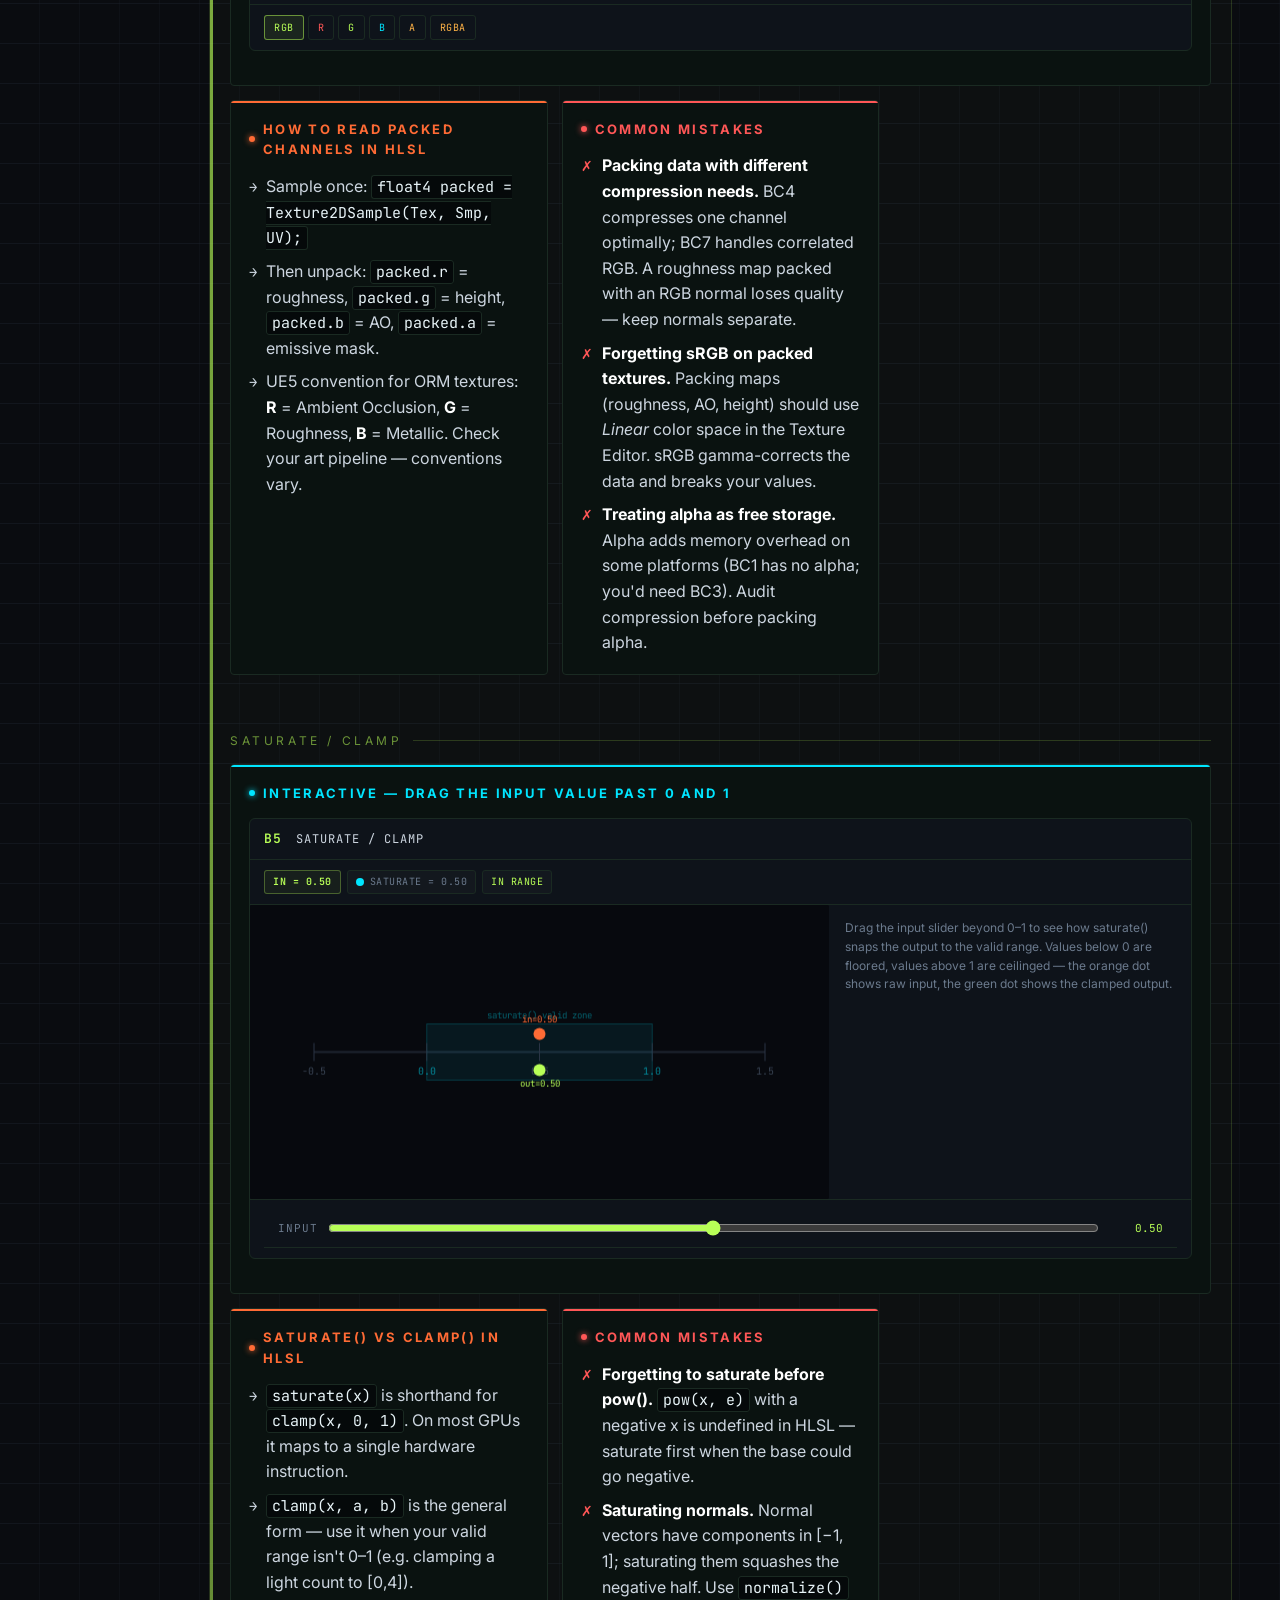
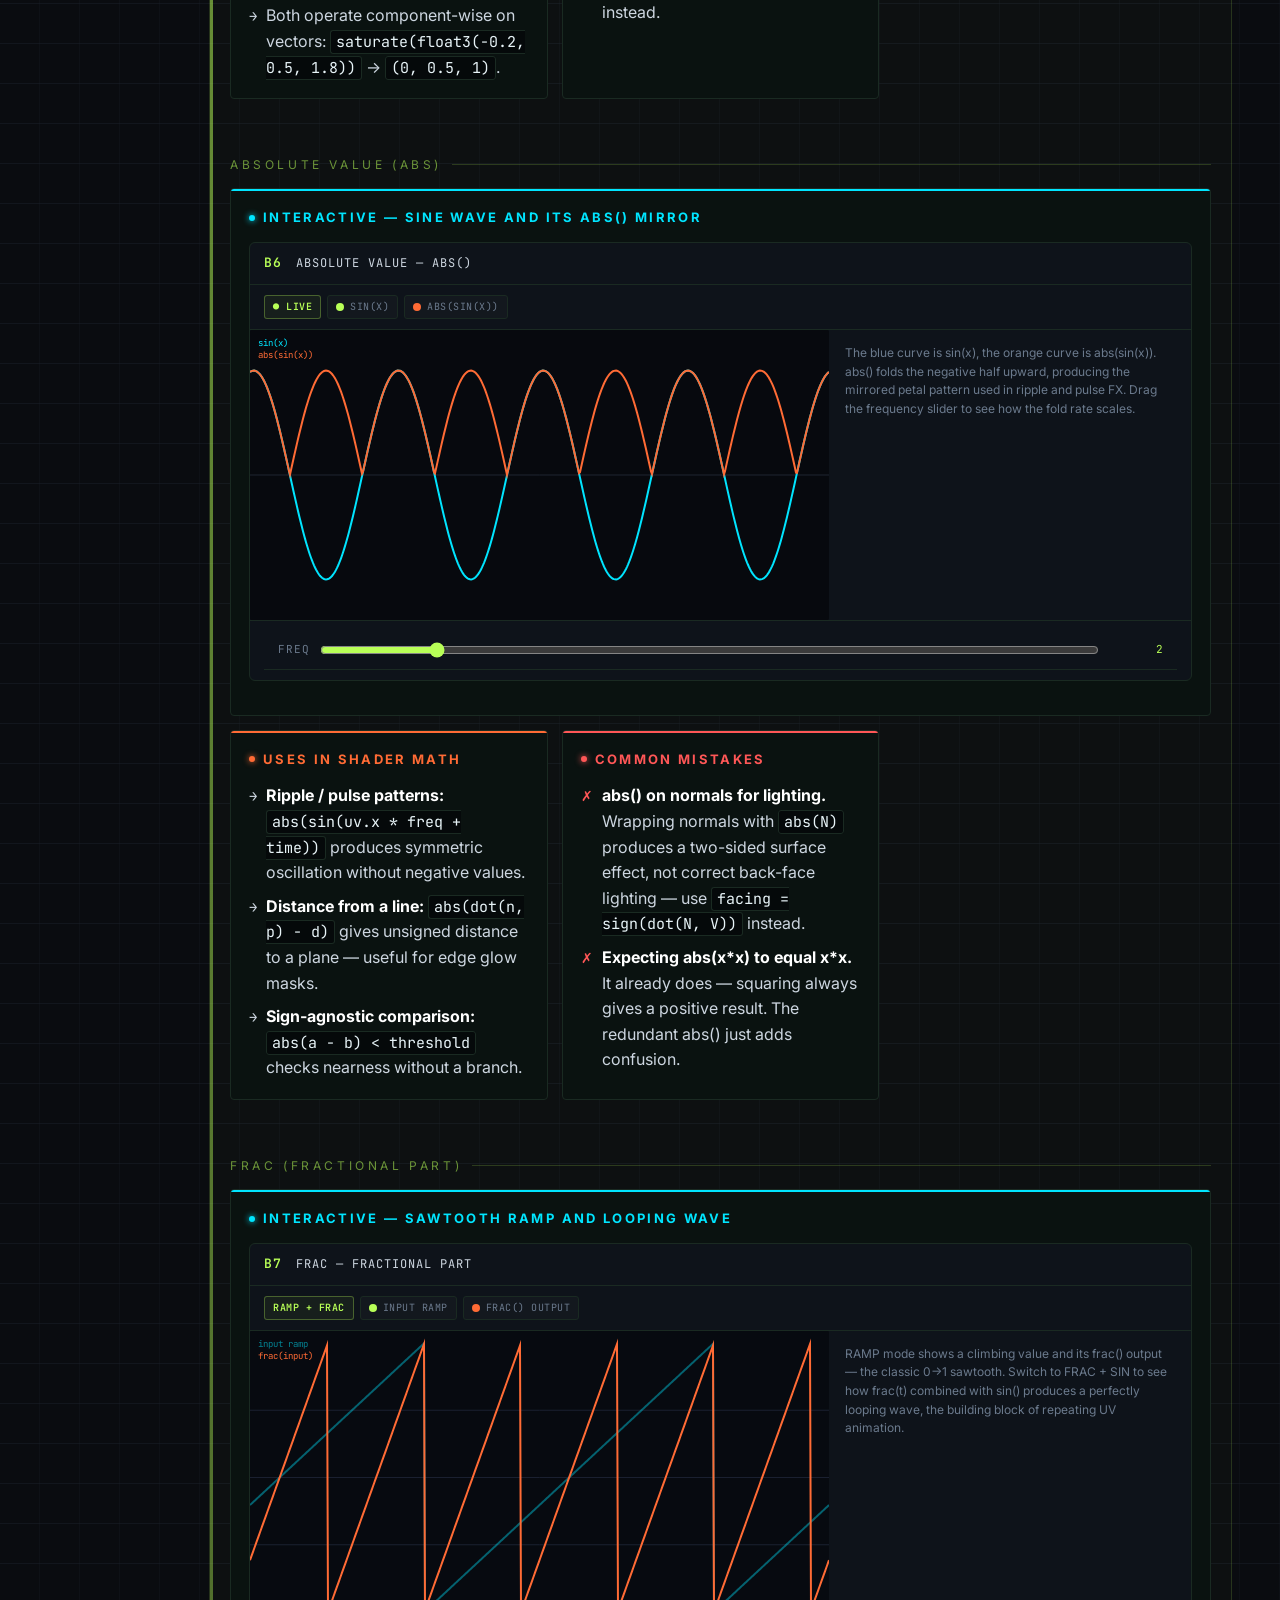
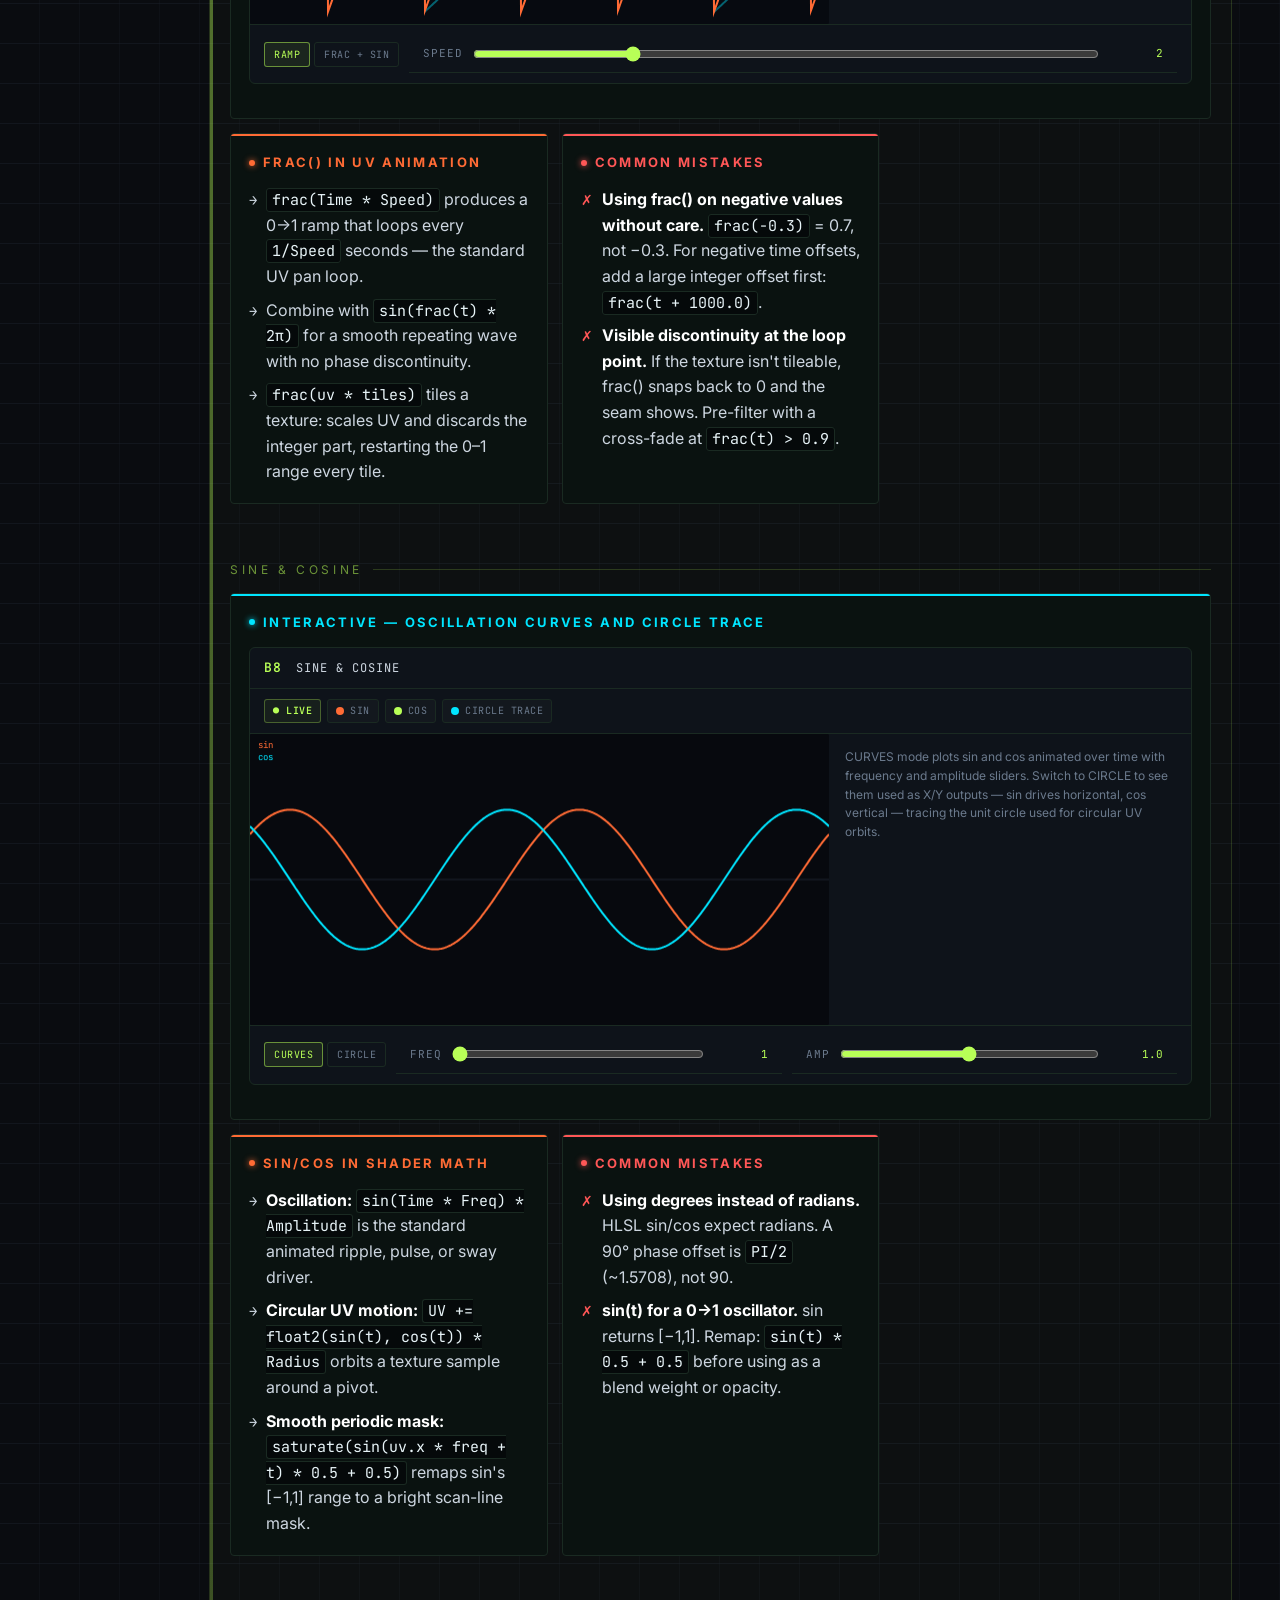
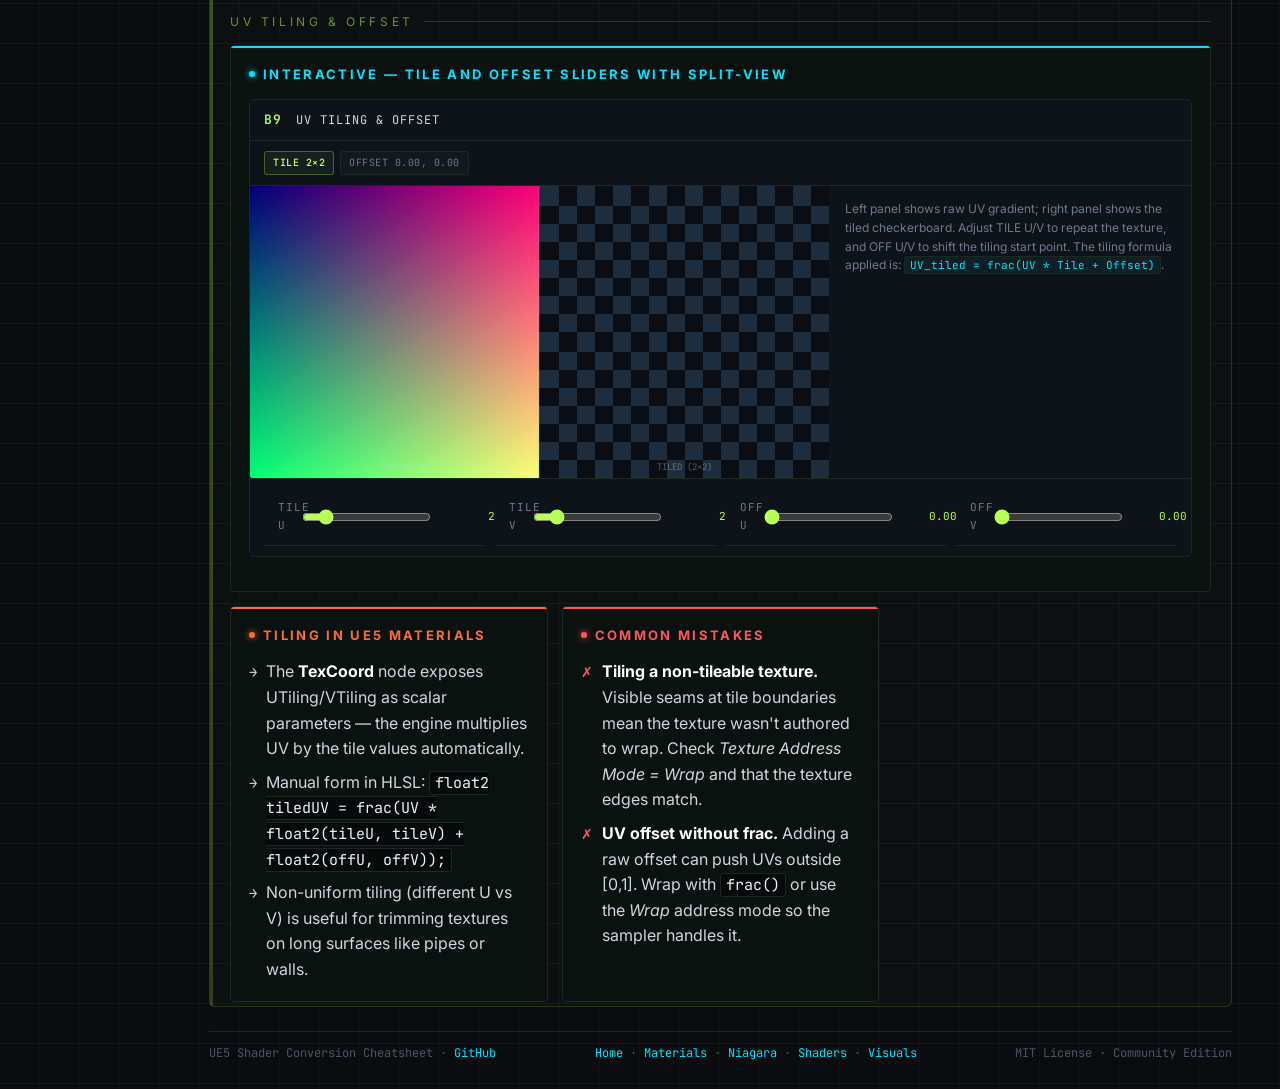
==== commit 8cbe8661: "update: fundamentals examples expanded on" ====
--- a/fundamentals.html
+++ b/fundamentals.html
@@ -49,15 +49,34 @@
 <a href="#depth-fade" data-area="beginner">Depth Fade / Soft Particles</a>
 <a href="#flipbook" data-area="beginner">Sub-UV Flipbook Timing</a>
 <a href="#channels" data-area="beginner">Channel Packing (RGBA)</a>
+<a href="#saturate" data-area="beginner">Saturate / Clamp</a>
+<a href="#abs-val" data-area="beginner">Absolute Value (abs)</a>
+<a href="#frac" data-area="beginner">Frac (Fractional Part)</a>
+<a href="#sincos" data-area="beginner">Sine & Cosine</a>
+<a href="#uv-tile" data-area="beginner">UV Tiling & Offset</a>
 <div class="sidenav-divider area-intermediate"></div>
 <span class="sidenav-section area-intermediate">INTERMEDIATE</span>
 <a href="#uvflow" data-area="intermediate">UV Flow / Distortion</a>
 <a href="#burst" data-area="intermediate">Spawn Rate vs Burst</a>
 <a href="#sortorder" data-area="intermediate">Sort Order Artifacts</a>
 <a href="#precision" data-area="intermediate">float vs half Precision</a>
+<a href="#dot" data-area="intermediate">Dot Product (lighting)</a>
+<a href="#cross" data-area="intermediate">Cross Product (tangent frame)</a>
+<a href="#power" data-area="intermediate">Power / Contrast Shaping</a>
+<a href="#polar" data-area="intermediate">Polar Coordinates</a>
+<a href="#uv-rotate" data-area="intermediate">UV Rotation & Pivot</a>
+<a href="#gradient-noise" data-area="intermediate">Noise (Value / Gradient / Voronoi)</a>
+<a href="#pan" data-area="intermediate">Panning & Flow Animation</a>
+<a href="#fresnel" data-area="intermediate">Fresnel Effect</a>
+<a href="#normal-space" data-area="intermediate">World vs Local Normal</a>
 <div class="sidenav-divider area-advanced"></div>
 <span class="sidenav-section area-advanced">ADVANCED</span>
-<a href="#advanced-coming" data-area="advanced">Coming soon</a>
+<a href="#sdf" data-area="advanced">Signed Distance Fields</a>
+<a href="#triplanar" data-area="advanced">Triplanar Projection</a>
+<a href="#parallax" data-area="advanced">Parallax / Height Offset</a>
+<a href="#derivative" data-area="advanced">Derivative Maps (ddx/ddy)</a>
+<a href="#depth-intersect" data-area="advanced">Scene Depth Intersection</a>
+<a href="#fourier" data-area="advanced">Fourier / Frequency Stacking</a>
   </div>
 </nav>
 
@@ -281,6 +300,179 @@
 <div class="checklist"><div class="check-item"><span class="check-icon no">✗</span><span class="check-body"><strong>Packing data with different compression needs.</strong> BC4 compresses one channel optimally; BC7 handles correlated RGB. A roughness map packed with an RGB normal loses quality — keep normals separate.</span></div><div class="check-item"><span class="check-icon no">✗</span><span class="check-body"><strong>Forgetting sRGB on packed textures.</strong> Packing maps (roughness, AO, height) should use <em>Linear</em> color space in the Texture Editor. sRGB gamma-corrects the data and breaks your values.</span></div><div class="check-item"><span class="check-icon no">✗</span><span class="check-body"><strong>Treating alpha as free storage.</strong> Alpha adds memory overhead on some platforms (BC1 has no alpha; you'd need BC3). Audit compression before packing alpha.</span></div></div></div>
 </div>
 
+<div id="saturate" class="section-label">Saturate / Clamp</div>
+<div class="grid">
+<div class="card blue grid-full">
+<div class="card-title"><span class="dot"></span> Interactive — drag the input value past 0 and 1</div>
+<div class="viz viz-saturate" data-viz-saturate>
+  <div class="viz-header"><span class="viz-num">B5</span><span class="viz-title">Saturate / Clamp</span></div>
+  <div class="viz-chips"><span class="viz-chip viz-chip-state" data-chip-raw>in = 0.50</span><span class="viz-chip"><span class="viz-dot n"></span>saturate = 0.50</span><span class="viz-chip" data-chip-clamped style="color:var(--accent3)">in range</span></div>
+  <div class="viz-body">
+    <canvas class="viz-canvas" data-canvas></canvas>
+    <div class="viz-caption">Drag the input slider beyond 0–1 to see how saturate() snaps the output to the valid range. Values below 0 are floored, values above 1 are ceilinged — the orange dot shows raw input, the green dot shows the clamped output.
+</div>
+  </div>
+  <div class="viz-controls">
+    <div class="viz-slider-row" style="flex:1;min-width:200px;">
+      <span class="viz-slider-label">INPUT</span>
+      <input type="range" min="-50" max="150" value="50" data-input-val aria-label="input value">
+      <span class="viz-slider-val" data-in-label>0.50</span>
+    </div>
+  </div>
+</div>
+</div>
+<div class="card orange">
+<div class="card-title"><span class="dot"></span> saturate() vs clamp() in HLSL</div>
+<div class="checklist"><div class="check-item"><span class="check-icon arrow">→</span><span class="check-body"><code>saturate(x)</code> is shorthand for <code>clamp(x, 0, 1)</code>. On most GPUs it maps to a single hardware instruction.</span></div><div class="check-item"><span class="check-icon arrow">→</span><span class="check-body"><code>clamp(x, a, b)</code> is the general form — use it when your valid range isn't 0–1 (e.g. clamping a light count to [0,4]).</span></div><div class="check-item"><span class="check-icon arrow">→</span><span class="check-body">Both operate component-wise on vectors: <code>saturate(float3(−0.2, 0.5, 1.8))</code> → <code>(0, 0.5, 1)</code>.</span></div></div></div>
+<div class="card red">
+<div class="card-title"><span class="dot"></span> Common mistakes</div>
+<div class="checklist"><div class="check-item"><span class="check-icon no">✗</span><span class="check-body"><strong>Forgetting to saturate before pow().</strong> <code>pow(x, e)</code> with a negative x is undefined in HLSL — saturate first when the base could go negative.</span></div><div class="check-item"><span class="check-icon no">✗</span><span class="check-body"><strong>Saturating normals.</strong> Normal vectors have components in [−1, 1]; saturating them squashes the negative half. Use <code>normalize()</code> instead.</span></div></div></div>
+</div>
+
+<div id="abs-val" class="section-label">Absolute Value (abs)</div>
+<div class="grid">
+<div class="card blue grid-full">
+<div class="card-title"><span class="dot"></span> Interactive — sine wave and its abs() mirror</div>
+<div class="viz viz-abs" data-viz-abs>
+  <div class="viz-header"><span class="viz-num">B6</span><span class="viz-title">Absolute Value — abs()</span></div>
+  <div class="viz-chips"><span class="viz-chip viz-chip-state" data-chip-state>● LIVE</span><span class="viz-chip"><span class="viz-dot b"></span>sin(x)</span><span class="viz-chip"><span class="viz-dot t"></span>abs(sin(x))</span></div>
+  <div class="viz-body">
+    <canvas class="viz-canvas" data-canvas></canvas>
+    <div class="viz-caption">The blue curve is sin(x), the orange curve is abs(sin(x)). abs() folds the negative half upward, producing the mirrored petal pattern used in ripple and pulse FX. Drag the frequency slider to see how the fold rate scales.
+</div>
+  </div>
+  <div class="viz-controls">
+    <div class="viz-slider-row" style="flex:1;min-width:200px;">
+      <span class="viz-slider-label">FREQ</span>
+      <input type="range" min="1" max="8" value="2" data-freq aria-label="frequency">
+      <span class="viz-slider-val" data-freq-val>2</span>
+    </div>
+  </div>
+</div>
+</div>
+<div class="card orange">
+<div class="card-title"><span class="dot"></span> Uses in shader math</div>
+<div class="checklist"><div class="check-item"><span class="check-icon arrow">→</span><span class="check-body"><strong>Ripple / pulse patterns:</strong> <code>abs(sin(uv.x * freq + time))</code> produces symmetric oscillation without negative values.</span></div><div class="check-item"><span class="check-icon arrow">→</span><span class="check-body"><strong>Distance from a line:</strong> <code>abs(dot(n, p) − d)</code> gives unsigned distance to a plane — useful for edge glow masks.</span></div><div class="check-item"><span class="check-icon arrow">→</span><span class="check-body"><strong>Sign-agnostic comparison:</strong> <code>abs(a − b) &lt; threshold</code> checks nearness without a branch.</span></div></div></div>
+<div class="card red">
+<div class="card-title"><span class="dot"></span> Common mistakes</div>
+<div class="checklist"><div class="check-item"><span class="check-icon no">✗</span><span class="check-body"><strong>abs() on normals for lighting.</strong> Wrapping normals with <code>abs(N)</code> produces a two-sided surface effect, not correct back-face lighting — use <code>facing = sign(dot(N, V))</code> instead.</span></div><div class="check-item"><span class="check-icon no">✗</span><span class="check-body"><strong>Expecting abs(x*x) to equal x*x.</strong> It already does — squaring always gives a positive result. The redundant abs() just adds confusion.</span></div></div></div>
+</div>
+
+<div id="frac" class="section-label">Frac (Fractional Part)</div>
+<div class="grid">
+<div class="card blue grid-full">
+<div class="card-title"><span class="dot"></span> Interactive — sawtooth ramp and looping wave</div>
+<div class="viz viz-frac" data-viz-frac>
+  <div class="viz-header"><span class="viz-num">B7</span><span class="viz-title">Frac — Fractional Part</span></div>
+  <div class="viz-chips"><span class="viz-chip viz-chip-state" data-chip-mode>RAMP + FRAC</span><span class="viz-chip"><span class="viz-dot b"></span>input ramp</span><span class="viz-chip"><span class="viz-dot t"></span>frac() output</span></div>
+  <div class="viz-body">
+    <canvas class="viz-canvas" data-canvas></canvas>
+    <div class="viz-caption">RAMP mode shows a climbing value and its frac() output — the classic 0→1 sawtooth. Switch to FRAC + SIN to see how frac(t) combined with sin() produces a perfectly looping wave, the building block of repeating UV animation.
+</div>
+  </div>
+  <div class="viz-controls">
+    <div class="viz-steps">
+      <button class="viz-step active" data-mode="ramp" type="button">RAMP</button>
+      <button class="viz-step" data-mode="wave" type="button">FRAC + SIN</button>
+    </div>
+    <div class="viz-slider-row" style="flex:1;min-width:160px;">
+      <span class="viz-slider-label">SPEED</span>
+      <input type="range" min="1" max="5" value="2" data-speed aria-label="speed">
+      <span class="viz-slider-val" data-speed-val>2</span>
+    </div>
+  </div>
+</div>
+</div>
+<div class="card orange">
+<div class="card-title"><span class="dot"></span> frac() in UV animation</div>
+<div class="checklist"><div class="check-item"><span class="check-icon arrow">→</span><span class="check-body"><code>frac(Time * Speed)</code> produces a 0→1 ramp that loops every <code>1/Speed</code> seconds — the standard UV pan loop.</span></div><div class="check-item"><span class="check-icon arrow">→</span><span class="check-body">Combine with <code>sin(frac(t) * 2π)</code> for a smooth repeating wave with no phase discontinuity.</span></div><div class="check-item"><span class="check-icon arrow">→</span><span class="check-body"><code>frac(uv * tiles)</code> tiles a texture: scales UV and discards the integer part, restarting the 0–1 range every tile.</span></div></div></div>
+<div class="card red">
+<div class="card-title"><span class="dot"></span> Common mistakes</div>
+<div class="checklist"><div class="check-item"><span class="check-icon no">✗</span><span class="check-body"><strong>Using frac() on negative values without care.</strong> <code>frac(−0.3)</code> = 0.7, not −0.3. For negative time offsets, add a large integer offset first: <code>frac(t + 1000.0)</code>.</span></div><div class="check-item"><span class="check-icon no">✗</span><span class="check-body"><strong>Visible discontinuity at the loop point.</strong> If the texture isn't tileable, frac() snaps back to 0 and the seam shows. Pre-filter with a cross-fade at <code>frac(t) > 0.9</code>.</span></div></div></div>
+</div>
+
+<div id="sincos" class="section-label">Sine & Cosine</div>
+<div class="grid">
+<div class="card blue grid-full">
+<div class="card-title"><span class="dot"></span> Interactive — oscillation curves and circle trace</div>
+<div class="viz viz-sincos" data-viz-sincos>
+  <div class="viz-header"><span class="viz-num">B8</span><span class="viz-title">Sine &amp; Cosine</span></div>
+  <div class="viz-chips"><span class="viz-chip viz-chip-state" data-chip-state>● LIVE</span><span class="viz-chip"><span class="viz-dot t"></span>sin</span><span class="viz-chip"><span class="viz-dot b"></span>cos</span><span class="viz-chip"><span class="viz-dot n"></span>circle trace</span></div>
+  <div class="viz-body">
+    <canvas class="viz-canvas" data-canvas></canvas>
+    <div class="viz-caption">CURVES mode plots sin and cos animated over time with frequency and amplitude sliders. Switch to CIRCLE to see them used as X/Y outputs — sin drives horizontal, cos vertical — tracing the unit circle used for circular UV orbits.
+</div>
+  </div>
+  <div class="viz-controls">
+    <div class="viz-steps">
+      <button class="viz-step active" data-panel="curves" type="button">CURVES</button>
+      <button class="viz-step" data-panel="circle" type="button">CIRCLE</button>
+    </div>
+    <div class="viz-slider-row" style="flex:1;min-width:140px;">
+      <span class="viz-slider-label">FREQ</span>
+      <input type="range" min="1" max="6" value="1" data-freq aria-label="frequency">
+      <span class="viz-slider-val" data-freq-val>1</span>
+    </div>
+    <div class="viz-slider-row" style="flex:1;min-width:140px;">
+      <span class="viz-slider-label">AMP</span>
+      <input type="range" min="20" max="100" value="60" data-amp aria-label="amplitude">
+      <span class="viz-slider-val" data-amp-val>1.0</span>
+    </div>
+  </div>
+</div>
+</div>
+<div class="card orange">
+<div class="card-title"><span class="dot"></span> sin/cos in shader math</div>
+<div class="checklist"><div class="check-item"><span class="check-icon arrow">→</span><span class="check-body"><strong>Oscillation:</strong> <code>sin(Time * Freq) * Amplitude</code> is the standard animated ripple, pulse, or sway driver.</span></div><div class="check-item"><span class="check-icon arrow">→</span><span class="check-body"><strong>Circular UV motion:</strong> <code>UV += float2(sin(t), cos(t)) * Radius</code> orbits a texture sample around a pivot.</span></div><div class="check-item"><span class="check-icon arrow">→</span><span class="check-body"><strong>Smooth periodic mask:</strong> <code>saturate(sin(uv.x * freq + t) * 0.5 + 0.5)</code> remaps sin's [−1,1] range to a bright scan-line mask.</span></div></div></div>
+<div class="card red">
+<div class="card-title"><span class="dot"></span> Common mistakes</div>
+<div class="checklist"><div class="check-item"><span class="check-icon no">✗</span><span class="check-body"><strong>Using degrees instead of radians.</strong> HLSL sin/cos expect radians. A 90° phase offset is <code>PI/2</code> (~1.5708), not 90.</span></div><div class="check-item"><span class="check-icon no">✗</span><span class="check-body"><strong>sin(t) for a 0→1 oscillator.</strong> sin returns [−1,1]. Remap: <code>sin(t) * 0.5 + 0.5</code> before using as a blend weight or opacity.</span></div></div></div>
+</div>
+
+<div id="uv-tile" class="section-label">UV Tiling & Offset</div>
+<div class="grid">
+<div class="card blue grid-full">
+<div class="card-title"><span class="dot"></span> Interactive — tile and offset sliders with split-view</div>
+<div class="viz viz-uv-tile" data-viz-uv-tile>
+  <div class="viz-header"><span class="viz-num">B9</span><span class="viz-title">UV Tiling &amp; Offset</span></div>
+  <div class="viz-chips"><span class="viz-chip viz-chip-state" data-chip-tile>TILE 2×2</span><span class="viz-chip" data-chip-offset>OFFSET 0.00, 0.00</span></div>
+  <div class="viz-body">
+    <canvas class="viz-canvas" data-canvas></canvas>
+    <div class="viz-caption">Left panel shows raw UV gradient; right panel shows the tiled checkerboard. Adjust TILE U/V to repeat the texture, and OFF U/V to shift the tiling start point. The tiling formula applied is: <code>UV_tiled = frac(UV * Tile + Offset)</code>.
+</div>
+  </div>
+  <div class="viz-controls">
+    <div class="viz-slider-row" style="flex:1;min-width:120px;">
+      <span class="viz-slider-label">TILE U</span>
+      <input type="range" min="1" max="8" value="2" data-tile-u aria-label="tile U">
+      <span class="viz-slider-val" data-tile-u-val>2</span>
+    </div>
+    <div class="viz-slider-row" style="flex:1;min-width:120px;">
+      <span class="viz-slider-label">TILE V</span>
+      <input type="range" min="1" max="8" value="2" data-tile-v aria-label="tile V">
+      <span class="viz-slider-val" data-tile-v-val>2</span>
+    </div>
+    <div class="viz-slider-row" style="flex:1;min-width:120px;">
+      <span class="viz-slider-label">OFF U</span>
+      <input type="range" min="0" max="100" value="0" data-off-u aria-label="offset U">
+      <span class="viz-slider-val" data-off-u-val>0.00</span>
+    </div>
+    <div class="viz-slider-row" style="flex:1;min-width:120px;">
+      <span class="viz-slider-label">OFF V</span>
+      <input type="range" min="0" max="100" value="0" data-off-v aria-label="offset V">
+      <span class="viz-slider-val" data-off-v-val>0.00</span>
+    </div>
+  </div>
+</div>
+</div>
+<div class="card orange">
+<div class="card-title"><span class="dot"></span> Tiling in UE5 materials</div>
+<div class="checklist"><div class="check-item"><span class="check-icon arrow">→</span><span class="check-body">The <strong>TexCoord</strong> node exposes UTiling/VTiling as scalar parameters — the engine multiplies UV by the tile values automatically.</span></div><div class="check-item"><span class="check-icon arrow">→</span><span class="check-body">Manual form in HLSL: <code>float2 tiledUV = frac(UV * float2(tileU, tileV) + float2(offU, offV));</code></span></div><div class="check-item"><span class="check-icon arrow">→</span><span class="check-body">Non-uniform tiling (different U vs V) is useful for trimming textures on long surfaces like pipes or walls.</span></div></div></div>
+<div class="card red">
+<div class="card-title"><span class="dot"></span> Common mistakes</div>
+<div class="checklist"><div class="check-item"><span class="check-icon no">✗</span><span class="check-body"><strong>Tiling a non-tileable texture.</strong> Visible seams at tile boundaries mean the texture wasn't authored to wrap. Check <em>Texture Address Mode = Wrap</em> and that the texture edges match.</span></div><div class="check-item"><span class="check-icon no">✗</span><span class="check-body"><strong>UV offset without frac.</strong> Adding a raw offset can push UVs outside [0,1]. Wrap with <code>frac()</code> or use the <em>Wrap</em> address mode so the sampler handles it.</span></div></div></div>
+</div>
+
 </div>
 </section>
 <section class="subpage" data-subpage="intermediate" role="tabpanel">
@@ -401,31 +593,478 @@
 <div class="checklist"><div class="check-item"><span class="check-icon no">✗</span><span class="check-body"><strong>Using half for world-space positions.</strong> fp16 range is ±65504. A position at 10 000 UU overflows — use <code>float3</code> for anything in world space.</span></div><div class="check-item"><span class="check-icon no">✗</span><span class="check-body"><strong>Banding in dark gradients.</strong> A 0→0.1 ramp only has ~100 representable fp16 steps vs ~1 600 in fp32. Dithering or a LUT can hide this on mobile.</span></div><div class="check-item"><span class="check-icon no">✗</span><span class="check-body"><strong>Assuming desktop == mobile precision.</strong> PC GPUs promote half to float silently. Always validate in a mobile preview or on device — the banding may not appear on PC at all.</span></div></div></div>
 </div>
 
+<div id="dot" class="section-label">Dot Product (surface angle / lighting)</div>
+<div class="grid">
+<div class="card blue grid-full">
+<div class="card-title"><span class="dot"></span> Interactive — drag the light direction arrow</div>
+<div class="viz viz-dot" data-viz-dot>
+  <div class="viz-header"><span class="viz-num">I5</span><span class="viz-title">Dot Product — Surface Lighting</span></div>
+  <div class="viz-chips"><span class="viz-chip viz-chip-state" data-chip-val>dot = 1.00</span><span class="viz-chip" data-chip-desc style="color:var(--accent3)">facing light</span></div>
+  <div class="viz-body">
+    <canvas class="viz-canvas" data-canvas></canvas>
+    <div class="viz-caption">Drag the light arrow on the hemisphere to change the angle between the surface normal and the incoming light. The dot product scalar readout shows how darkening scales from 1 (facing) to 0 (grazing) to negative (behind).
+</div>
+  </div>
+  <div class="viz-controls">
+    <div class="viz-toggles">
+      <span style="color:var(--dim);font-size:11px;line-height:2">DRAG LIGHT DIRECTION ON CANVAS</span>
+    </div>
+  </div>
+</div>
+</div>
+<div class="card orange">
+<div class="card-title"><span class="dot"></span> dot() in lighting math</div>
+<div class="checklist"><div class="check-item"><span class="check-icon arrow">→</span><span class="check-body"><code>dot(N, L)</code> gives the cosine of the angle between normal N and light direction L — the core of Lambertian diffuse lighting.</span></div><div class="check-item"><span class="check-icon arrow">→</span><span class="check-body">Both vectors must be normalized before the dot product, or the magnitude bleeds into the result.</span></div><div class="check-item"><span class="check-icon arrow">→</span><span class="check-body"><strong>Signed result matters:</strong> positive = surface faces the light, zero = grazing, negative = back-face. <code>max(0, dot(N,L))</code> eliminates the back hemisphere.</span></div></div></div>
+<div class="card red">
+<div class="card-title"><span class="dot"></span> Common mistakes</div>
+<div class="checklist"><div class="check-item"><span class="check-icon no">✗</span><span class="check-body"><strong>Forgetting to normalize.</strong> <code>dot(float3(2,0,0), float3(1,0,0))</code> = 2, not 1. Always normalize light and normal vectors.</span></div><div class="check-item"><span class="check-icon no">✗</span><span class="check-body"><strong>dot(N, L) vs dot(N, V).</strong> Dot with the light direction gives diffuse; dot with the view direction gives specular falloff (Phong) and Fresnel.</span></div></div></div>
+</div>
+
+<div id="cross" class="section-label">Cross Product (surface tangent / binormal)</div>
+<div class="grid">
+<div class="card blue grid-full">
+<div class="card-title"><span class="dot"></span> Interactive — drag vectors to see the perpendicular</div>
+<div class="viz viz-cross" data-viz-cross>
+  <div class="viz-header"><span class="viz-num">I6</span><span class="viz-title">Cross Product — Tangent Frame</span></div>
+  <div class="viz-chips"><span class="viz-chip viz-chip-state" data-chip-state>RIGHT HAND</span><span class="viz-chip"><span class="viz-dot t"></span>A</span><span class="viz-chip"><span class="viz-dot b"></span>B</span><span class="viz-chip"><span class="viz-dot n"></span>A×B</span></div>
+  <div class="viz-body">
+    <canvas class="viz-canvas" data-canvas></canvas>
+    <div class="viz-caption">Drag the tips of vectors A and B. The result A×B is drawn perpendicular to both. Toggle FLIP WINDING to reverse the order — watch how the result direction inverts, mirroring the winding-order sensitivity that causes flipped tangent frames.
+</div>
+  </div>
+  <div class="viz-controls">
+    <div class="viz-steps">
+      <button class="viz-toggle" data-flip type="button">FLIP WINDING</button>
+    </div>
+    <div class="viz-toggles">
+      <span style="color:var(--dim);font-size:11px;line-height:2">DRAG VECTOR TIPS ON CANVAS</span>
+    </div>
+  </div>
+</div>
+</div>
+<div class="card orange">
+<div class="card-title"><span class="dot"></span> cross() in tangent frame reconstruction</div>
+<div class="checklist"><div class="check-item"><span class="check-icon arrow">→</span><span class="check-body"><code>cross(T, B)</code> reconstructs the surface normal from tangent T and bitangent B — used in vertex shaders when only T and N are stored.</span></div><div class="check-item"><span class="check-icon arrow">→</span><span class="check-body"><code>cross(N, T)</code> reconstructs the bitangent, but the sign must be flipped by the handedness value stored in the mesh's tangent W component.</span></div><div class="check-item"><span class="check-icon arrow">→</span><span class="check-body">Result is not normalized — call <code>normalize(cross(A, B))</code> unless the inputs are already orthonormal unit vectors.</span></div></div></div>
+<div class="card red">
+<div class="card-title"><span class="dot"></span> Common mistakes</div>
+<div class="checklist"><div class="check-item"><span class="check-icon no">✗</span><span class="check-body"><strong>Ignoring the W component.</strong> In UE5's packed tangent format, the tangent W sign encodes handedness. If you skip <code>T.w</code>, half your meshes will have inverted bitangents.</span></div><div class="check-item"><span class="check-icon no">✗</span><span class="check-body"><strong>cross() on parallel vectors.</strong> <code>cross(A, A)</code> = (0,0,0) — undefined as a direction. Guard against it when reconstructing frames from degenerate geometry.</span></div></div></div>
+</div>
+
+<div id="power" class="section-label">Power / Contrast Shaping</div>
+<div class="grid">
+<div class="card blue grid-full">
+<div class="card-title"><span class="dot"></span> Interactive — reshape a gradient with the power exponent</div>
+<div class="viz viz-power" data-viz-power>
+  <div class="viz-header"><span class="viz-num">I7</span><span class="viz-title">Power / Contrast Shaping</span></div>
+  <div class="viz-chips"><span class="viz-chip viz-chip-state" data-chip-pow>power = 1.0</span><span class="viz-chip"><span class="viz-dot b"></span>linear input</span><span class="viz-chip"><span class="viz-dot t"></span>pow() output</span></div>
+  <div class="viz-body">
+    <canvas class="viz-canvas" data-canvas></canvas>
+    <div class="viz-caption">The blue strip is a linear 0→1 gradient. The orange strip shows the same gradient after pow(x, p). Drag POW to push values toward black (p&gt;1) or white (p&lt;1). This is the fundamental contrast sculptor for masks.
+</div>
+  </div>
+  <div class="viz-controls">
+    <div class="viz-slider-row" style="flex:1;min-width:240px;">
+      <span class="viz-slider-label">POW</span>
+      <input type="range" min="1" max="100" value="10" data-power aria-label="power exponent">
+      <span class="viz-slider-val" data-power-val>1.0</span>
+    </div>
+  </div>
+</div>
+</div>
+<div class="card orange">
+<div class="card-title"><span class="dot"></span> pow() for mask shaping</div>
+<div class="checklist"><div class="check-item"><span class="check-icon arrow">→</span><span class="check-body"><code>pow(mask, p)</code> with <code>p &gt; 1</code> concentrates the bright area — useful for tight specular highlights or narrow rim glow.</span></div><div class="check-item"><span class="check-icon arrow">→</span><span class="check-body"><code>pow(mask, p)</code> with <code>p &lt; 1</code> spreads brightness — useful for wide subsurface falloff or soft ambient occlusion.</span></div><div class="check-item"><span class="check-icon arrow">→</span><span class="check-body">Fresnel uses <code>pow(1 − dot(N,V), exponent)</code> — the pow here controls rim width, not brightness.</span></div></div></div>
+<div class="card red">
+<div class="card-title"><span class="dot"></span> Common mistakes</div>
+<div class="checklist"><div class="check-item"><span class="check-icon no">✗</span><span class="check-body"><strong>pow() with a negative base.</strong> <code>pow(−0.1, 2.0)</code> is undefined in HLSL (returns NaN on many drivers). Saturate before pow: <code>pow(saturate(x), e)</code>.</span></div><div class="check-item"><span class="check-icon no">✗</span><span class="check-body"><strong>pow(0, 0) is indeterminate.</strong> Most drivers return 1, but it's UB. If your exponent is dynamic, guard with <code>max(x, 0.0001)</code>.</span></div></div></div>
+</div>
+
+<div id="polar" class="section-label">Polar Coordinates (UV → angle + radius)</div>
+<div class="grid">
+<div class="card blue grid-full">
+<div class="card-title"><span class="dot"></span> Interactive — isolate angle and radius channels</div>
+<div class="viz viz-polar" data-viz-polar>
+  <div class="viz-header"><span class="viz-num">I8</span><span class="viz-title">Polar Coordinates</span></div>
+  <div class="viz-chips"><span class="viz-chip viz-chip-state" data-chip-mode>BOTH</span><span class="viz-chip"><span class="viz-dot t"></span>angle channel</span><span class="viz-chip"><span class="viz-dot b"></span>radius channel</span></div>
+  <div class="viz-body">
+    <canvas class="viz-canvas" data-canvas></canvas>
+    <div class="viz-caption">The left half shows the Cartesian UV grid. The right half shows the same space remapped to polar — the ANGLE channel sweeps around the centre, the RADIUS channel grows outward. Toggle BOTH / ANGLE / RADIUS to isolate each.
+</div>
+  </div>
+  <div class="viz-controls">
+    <div class="viz-steps">
+      <button class="viz-step active" data-ch="both" type="button">BOTH</button>
+      <button class="viz-step" data-ch="angle" type="button">ANGLE</button>
+      <button class="viz-step" data-ch="radius" type="button">RADIUS</button>
+    </div>
+  </div>
+</div>
+</div>
+<div class="card orange">
+<div class="card-title"><span class="dot"></span> Polar math in HLSL</div>
+<div class="checklist"><div class="check-item"><span class="check-icon arrow">→</span><span class="check-body">Centre UV at the pivot: <code>float2 c = UV − 0.5;</code></span></div><div class="check-item"><span class="check-icon arrow">→</span><span class="check-body">Extract angle: <code>float angle = atan2(c.y, c.x);</code> range [−π, π]. Remap to [0,1] with <code>(angle / (2*PI) + 0.5)</code>.</span></div><div class="check-item"><span class="check-icon arrow">→</span><span class="check-body">Extract radius: <code>float r = length(c);</code>. Use it to make radial masks, circular wipe transitions, or radial distance fields.</span></div></div></div>
+<div class="card red">
+<div class="card-title"><span class="dot"></span> Common mistakes</div>
+<div class="checklist"><div class="check-item"><span class="check-icon no">✗</span><span class="check-body"><strong>atan2 seam at ±π.</strong> The angle wraps from +π to −π at the left-centre edge. Smooth this by sampling two frames or using a gradient texture for the angular lookup.</span></div><div class="check-item"><span class="check-icon no">✗</span><span class="check-body"><strong>Non-square UV distorts radius.</strong> On a non-square canvas, <code>length(c)</code> produces an ellipse. Correct by scaling <code>c.x</code> by the aspect ratio.</span></div></div></div>
+</div>
+
+<div id="uv-rotate" class="section-label">UV Rotation & Pivot</div>
+<div class="grid">
+<div class="card blue grid-full">
+<div class="card-title"><span class="dot"></span> Interactive — rotate and drag the pivot point</div>
+<div class="viz viz-uv-rotate" data-viz-uv-rotate>
+  <div class="viz-header"><span class="viz-num">I9</span><span class="viz-title">UV Rotation &amp; Pivot</span></div>
+  <div class="viz-chips"><span class="viz-chip viz-chip-state" data-chip-angle>angle = 0°</span><span class="viz-chip" data-chip-pivot>pivot 0.50, 0.50</span></div>
+  <div class="viz-body">
+    <canvas class="viz-canvas" data-canvas></canvas>
+    <div class="viz-caption">Drag the ANGLE slider to rotate the checkerboard. The orange dot is the pivot — drag it on the canvas to see how off-centre pivots create arc-shaped motion instead of in-place spin. This is the 2D rotation matrix in action.
+</div>
+  </div>
+  <div class="viz-controls">
+    <div class="viz-slider-row" style="flex:1;min-width:220px;">
+      <span class="viz-slider-label">ANGLE</span>
+      <input type="range" min="0" max="360" value="0" data-angle aria-label="rotation angle">
+      <span class="viz-slider-val" data-angle-val>0°</span>
+    </div>
+    <div class="viz-toggles">
+      <span style="color:var(--dim);font-size:11px;line-height:2">DRAG PIVOT POINT ON CANVAS</span>
+    </div>
+  </div>
+</div>
+</div>
+<div class="card orange">
+<div class="card-title"><span class="dot"></span> 2D rotation matrix in HLSL</div>
+<pre></pre></div>
+<div class="card red">
+<div class="card-title"><span class="dot"></span> Common mistakes</div>
+<div class="checklist"><div class="check-item"><span class="check-icon no">✗</span><span class="check-body"><strong>Forgetting the pivot offset.</strong> Rotating around (0,0) moves the texture off screen. Always translate to the pivot, rotate, then translate back.</span></div><div class="check-item"><span class="check-icon no">✗</span><span class="check-body"><strong>Aspect-ratio distortion.</strong> A unit circle UV rotation on a non-square canvas stretches into an ellipse. Account for aspect ratio when the canvas isn't 1:1.</span></div></div></div>
+</div>
+
+<div id="gradient-noise" class="section-label">Noise (Gradient / Value / Voronoi)</div>
+<div class="grid">
+<div class="card blue grid-full">
+<div class="card-title"><span class="dot"></span> Interactive — noise type, scale, and octave sliders</div>
+<div class="viz viz-gradient-noise" data-viz-gradient-noise>
+  <div class="viz-header"><span class="viz-num">I10</span><span class="viz-title">Noise — Value / Gradient / Voronoi</span></div>
+  <div class="viz-chips"><span class="viz-chip viz-chip-state" data-chip-ntype>VALUE</span><span class="viz-chip" data-chip-nscale>scale 4</span><span class="viz-chip" data-chip-noct>1 octave</span></div>
+  <div class="viz-body">
+    <canvas class="viz-canvas" data-canvas></canvas>
+    <div class="viz-caption">Three noise algorithms shown side by side. VALUE noise interpolates random cell values for smooth, blobby patterns. GRADIENT (Perlin-style) has lower-contrast, more organic detail. VORONOI shows cell distance, producing rock-crack and cell-foam patterns. Stack octaves to add fine detail at scale.
+</div>
+  </div>
+  <div class="viz-controls">
+    <div class="viz-steps">
+      <button class="viz-step active" data-ntype="value" type="button">VALUE</button>
+      <button class="viz-step" data-ntype="gradient" type="button">GRADIENT</button>
+      <button class="viz-step" data-ntype="voronoi" type="button">VORONOI</button>
+    </div>
+    <div class="viz-slider-row" style="flex:1;min-width:140px;">
+      <span class="viz-slider-label">SCALE</span>
+      <input type="range" min="1" max="12" value="4" data-nscale aria-label="noise scale">
+      <span class="viz-slider-val" data-nscale-val>4</span>
+    </div>
+    <div class="viz-slider-row" style="flex:1;min-width:140px;">
+      <span class="viz-slider-label">OCTAVES</span>
+      <input type="range" min="1" max="6" value="1" data-octaves aria-label="octave count">
+      <span class="viz-slider-val" data-octaves-val>1</span>
+    </div>
+  </div>
+</div>
+</div>
+<div class="card orange">
+<div class="card-title"><span class="dot"></span> Choosing a noise type</div>
+<div class="checklist"><div class="check-item"><span class="check-icon arrow">→</span><span class="check-body"><strong>Value noise</strong> — cheap, smooth. Good for cloud opacity and slow material pulsing. The go-to when quality doesn't matter much.</span></div><div class="check-item"><span class="check-icon arrow">→</span><span class="check-body"><strong>Gradient noise</strong> — lower grid-pattern bias, more organic. The <code>MF_Noise</code> family in UE5 uses Perlin-style gradient noise.</span></div><div class="check-item"><span class="check-icon arrow">→</span><span class="check-body"><strong>Voronoi</strong> — produces cell patterns. Use for cracks, skin pores, wet-ground puddle layout. <code>VoronoiNoise</code> node available natively in UE5.</span></div></div></div>
+<div class="card red">
+<div class="card-title"><span class="dot"></span> Common mistakes</div>
+<div class="checklist"><div class="check-item"><span class="check-icon no">✗</span><span class="check-body"><strong>Too many octaves.</strong> Each octave doubles sampling cost. More than 4–5 octaves rarely improves visuals — the detail is smaller than a pixel.</span></div><div class="check-item"><span class="check-icon no">✗</span><span class="check-body"><strong>Visible tile boundaries.</strong> All three types tile at the scale boundary. If the tile seam is visible, either use a larger noise tile or a seamless noise texture.</span></div></div></div>
+</div>
+
+<div id="pan" class="section-label">Panning & Flow Animation</div>
+<div class="grid">
+<div class="card blue grid-full">
+<div class="card-title"><span class="dot"></span> Interactive — pan speeds and layer toggle</div>
+<div class="viz viz-pan" data-viz-pan>
+  <div class="viz-header"><span class="viz-num">I11</span><span class="viz-title">Panning &amp; Flow Animation</span></div>
+  <div class="viz-chips"><span class="viz-chip viz-chip-state" data-chip-layers>1 LAYER</span><span class="viz-chip" data-chip-panx>pan X 0.10</span><span class="viz-chip" data-chip-pany>pan Y 0.00</span></div>
+  <div class="viz-body">
+    <canvas class="viz-canvas" data-canvas></canvas>
+    <div class="viz-caption">1 LAYER: single checkerboard panning at PAN X/Y speeds. 2 LAYERS: a second layer pans at negative speed. The ping-pong blend between them hides the snap at each loop boundary — the proto-flowmap technique for looping turbulence.
+</div>
+  </div>
+  <div class="viz-controls">
+    <div class="viz-steps">
+      <button class="viz-step active" data-layers="1" type="button">1 LAYER</button>
+      <button class="viz-step" data-layers="2" type="button">2 LAYERS</button>
+    </div>
+    <div class="viz-slider-row" style="flex:1;min-width:130px;">
+      <span class="viz-slider-label">PAN X</span>
+      <input type="range" min="-50" max="50" value="10" data-pan-x aria-label="pan speed X">
+      <span class="viz-slider-val" data-pan-x-val>0.10</span>
+    </div>
+    <div class="viz-slider-row" style="flex:1;min-width:130px;">
+      <span class="viz-slider-label">PAN Y</span>
+      <input type="range" min="-50" max="50" value="0" data-pan-y aria-label="pan speed Y">
+      <span class="viz-slider-val" data-pan-y-val>0.00</span>
+    </div>
+  </div>
+</div>
+</div>
+<div class="card orange">
+<div class="card-title"><span class="dot"></span> Two-layer loop technique</div>
+<div class="checklist"><div class="check-item"><span class="check-icon arrow">→</span><span class="check-body">Layer A: <code>uv0 = UV + float2(speedX, speedY) * frac(Time);</code></span></div><div class="check-item"><span class="check-icon arrow">→</span><span class="check-body">Layer B: <code>uv1 = UV − float2(speedX, speedY) * frac(Time + 0.5);</code></span></div><div class="check-item"><span class="check-icon arrow">→</span><span class="check-body">Blend: <code>lerp(SampleA, SampleB, abs(frac(Time) * 2 − 1));</code> — this crossfade hides the per-layer wrap seam.</span></div></div></div>
+<div class="card red">
+<div class="card-title"><span class="dot"></span> Common mistakes</div>
+<div class="checklist"><div class="check-item"><span class="check-icon no">✗</span><span class="check-body"><strong>Single layer with a non-tileable texture.</strong> At the loop boundary, the UV jumps back to 0 and the texture snaps. Use two half-phase layers or a seamlessly-authored texture.</span></div><div class="check-item"><span class="check-icon no">✗</span><span class="check-body"><strong>Panning with raw Time.</strong> <code>UV + Time * speed</code> works, but precision degrades after ~30 min due to fp32 limits. Use <code>frac(Time * speed)</code> to keep the value in [0,1].</span></div></div></div>
+</div>
+
+<div id="fresnel" class="section-label">Fresnel Effect</div>
+<div class="grid">
+<div class="card blue grid-full">
+<div class="card-title"><span class="dot"></span> Interactive — exponent controls rim width</div>
+<div class="viz viz-fresnel" data-viz-fresnel>
+  <div class="viz-header"><span class="viz-num">I12</span><span class="viz-title">Fresnel Effect</span></div>
+  <div class="viz-chips"><span class="viz-chip viz-chip-state" data-chip-exp>exp = 2.0</span><span class="viz-chip" data-chip-rim style="color:var(--accent3)">rim width: medium</span></div>
+  <div class="viz-body">
+    <canvas class="viz-canvas" data-canvas></canvas>
+    <div class="viz-caption">A sphere with an edge glow driven by the Fresnel term. Drag EXPONENT low for a wide rim, high for a razor-thin edge. The term is <code>pow(1 − dot(N, V), exp)</code> — the grazing angle between surface normal and view direction.
+</div>
+  </div>
+  <div class="viz-controls">
+    <div class="viz-slider-row" style="flex:1;min-width:220px;">
+      <span class="viz-slider-label">EXPONENT</span>
+      <input type="range" min="1" max="80" value="20" data-exp aria-label="fresnel exponent">
+      <span class="viz-slider-val" data-exp-val>2.0</span>
+    </div>
+  </div>
+</div>
+</div>
+<div class="card orange">
+<div class="card-title"><span class="dot"></span> Fresnel in UE5 materials</div>
+<div class="checklist"><div class="check-item"><span class="check-icon arrow">→</span><span class="check-body">The <strong>Fresnel</strong> node in UE5 computes <code>pow(1 − dot(N, V), Exponent)</code> automatically. Connect to Emissive for rim glow.</span></div><div class="check-item"><span class="check-icon arrow">→</span><span class="check-body">Schlick approximation for physical accuracy: <code>F0 + (1 − F0) * pow(1 − cosTheta, 5)</code> where F0 is the normal-incidence reflectance.</span></div><div class="check-item"><span class="check-icon arrow">→</span><span class="check-body">High exponents (10–30) produce tight highlights used for wet surfaces, car paint, and stylized outlines.</span></div></div></div>
+<div class="card red">
+<div class="card-title"><span class="dot"></span> Common mistakes</div>
+<div class="checklist"><div class="check-item"><span class="check-icon no">✗</span><span class="check-body"><strong>Using Fresnel for all rim lighting.</strong> Fresnel is view-dependent — it changes with camera angle. For a fixed rim, drive emissive from the light direction instead.</span></div><div class="check-item"><span class="check-icon no">✗</span><span class="check-body"><strong>Forgetting vertex normal mode.</strong> The Fresnel node can use either pixel or vertex normals — pixel normals react to normal maps, vertex normals give a smoother baseline.</span></div></div></div>
+</div>
+
+<div id="normal-space" class="section-label">World-Space vs. Local-Space Normal</div>
+<div class="grid">
+<div class="card blue grid-full">
+<div class="card-title"><span class="dot"></span> Interactive — see normals fixed vs rotating with mesh</div>
+<div class="viz viz-normal-space" data-viz-normal-space>
+  <div class="viz-header"><span class="viz-num">I13</span><span class="viz-title">World vs Local Normal</span></div>
+  <div class="viz-chips"><span class="viz-chip viz-chip-state" data-chip-state>● ROTATING</span><span class="viz-chip"><span class="viz-dot b"></span>world-space</span><span class="viz-chip"><span class="viz-dot t"></span>local-space</span></div>
+  <div class="viz-body">
+    <canvas class="viz-canvas" data-canvas></canvas>
+    <div class="viz-caption">Two panels show a simple mesh rotating over time. The left panel draws normals fixed in world space — they always point up. The right panel draws local-space normals — they rotate with the mesh. This is the difference between <code>VertexNormalWS</code> and <code>TransformVector(Normal, Tangent, World)</code>.
+</div>
+  </div>
+  <div class="viz-controls">
+    <div class="viz-steps">
+      <button class="viz-toggle" data-pause type="button">PAUSE</button>
+    </div>
+  </div>
+</div>
+</div>
+<div class="card orange">
+<div class="card-title"><span class="dot"></span> Normal space in UE5 materials</div>
+<div class="checklist"><div class="check-item"><span class="check-icon arrow">→</span><span class="check-body"><strong>World-space normal:</strong> useful for triplanar blending and environment effects that should remain consistent regardless of mesh orientation.</span></div><div class="check-item"><span class="check-icon arrow">→</span><span class="check-body"><strong>Tangent-space normal:</strong> the standard format for normal maps — offsets relative to the surface, rotate with the mesh automatically via the TBN matrix.</span></div><div class="check-item"><span class="check-icon arrow">→</span><span class="check-body">UE5 nodes: <code>VertexNormalWS</code> (world), <code>VertexNormalOS</code> (object), <code>PixelNormalWS</code> (world after normal map). Use the right one or lighting breaks on rotation.</span></div></div></div>
+<div class="card red">
+<div class="card-title"><span class="dot"></span> Common mistakes</div>
+<div class="checklist"><div class="check-item"><span class="check-icon no">✗</span><span class="check-body"><strong>World-space normals in a normal map.</strong> A world-space normal map only works for static objects. Once the object rotates, the normals point in the wrong direction.</span></div><div class="check-item"><span class="check-icon no">✗</span><span class="check-body"><strong>Mixing normal spaces in a material.</strong> If you combine a tangent-space normal with a world-space offset, convert one to the other first using <code>TransformVector</code>.</span></div></div></div>
+</div>
+
 </div>
 </section>
 <section class="subpage" data-subpage="advanced" role="tabpanel">
 <div class="area area-advanced">
 <div class="area-heading">🌳 Advanced</div>
-<div id="advanced-coming" class="section-label">More demos on the way</div>
+<div id="sdf" class="section-label">Signed Distance Fields (SDF shapes)</div>
 <div class="grid">
-<div class="card yellow grid-full">
-<div class="card-title"><span class="dot"></span> Roadmap</div>
-<p style="font-size:13px; color:var(--text-dim); margin-bottom:10px;">Queued advanced-tier visualizers: drag-coefficient integration, wave intrinsics / thread group sharing, and bounds culling cost. The existing demos below are the visual counterparts — open them now to see the patterns in action before the step-by-step breakdowns arrive.
-</p><div style="display:flex;flex-wrap:wrap;gap:8px;margin-top:4px;">
-  <a class="viz-ref" href="visuals.html#threadgroups">
-    <span class="viz-ref-badge">03</span>
-    Threadgroup dispatch · 65,535 X→Y remap
-  </a>
-  <a class="viz-ref" href="visuals.html#bounds">
-    <span class="viz-ref-badge">05</span>
-    Fixed vs dynamic bounds
-  </a>
-  <a class="viz-ref" href="visuals.html#noise-strip">
-    <span class="viz-ref-badge">06</span>
-    Noise fields · Value / Worley / fBm
-  </a>
-</div>
-</div>
+<div class="card blue grid-full">
+<div class="card-title"><span class="dot"></span> Interactive — pick a shape to see the distance heatmap</div>
+<div class="viz viz-sdf" data-viz-sdf>
+  <div class="viz-header"><span class="viz-num">A1</span><span class="viz-title">Signed Distance Fields</span></div>
+  <div class="viz-chips"><span class="viz-chip viz-chip-state" data-chip-shape>CIRCLE</span><span class="viz-chip" style="color:#00e5ff">■ inside (d&lt;0)</span><span class="viz-chip" style="color:#b8ff57">— edge (d=0)</span><span class="viz-chip" style="color:#ff6b35">■ outside (d&gt;0)</span></div>
+  <div class="viz-body">
+    <canvas class="viz-canvas" data-canvas></canvas>
+    <div class="viz-caption">SDF renders as a heatmap: cyan = inside (negative distance), orange = outside (positive distance), bright green = the zero isoline (the edge). Toggle CIRCLE / BOX / RING to see how the distance field changes shape, and notice that the gradient magnitude is always 1 (Eikonal property).
+</div>
+  </div>
+  <div class="viz-controls">
+    <div class="viz-steps">
+      <button class="viz-step active" data-shape="circle" type="button">CIRCLE</button>
+      <button class="viz-step" data-shape="box" type="button">BOX</button>
+      <button class="viz-step" data-shape="ring" type="button">RING</button>
+    </div>
+  </div>
+</div>
+</div>
+<div class="card orange">
+<div class="card-title"><span class="dot"></span> SDF in HLSL shaders</div>
+<pre></pre></div>
+<div class="card red">
+<div class="card-title"><span class="dot"></span> Common mistakes</div>
+<div class="checklist"><div class="check-item"><span class="check-icon no">✗</span><span class="check-body"><strong>Treating SDF as a binary mask directly.</strong> Raw SDF values are in world units. Anti-alias with <code>smoothstep(−fwidth(d), fwidth(d), −d)</code> to get a pixel-width edge.</span></div><div class="check-item"><span class="check-icon no">✗</span><span class="check-body"><strong>Combining SDFs with multiply.</strong> Multiplying two SDFs doesn't produce the correct union or intersection — use <code>min(d1, d2)</code> for union, <code>max(d1, d2)</code> for intersection.</span></div></div></div>
+</div>
+
+<div id="triplanar" class="section-label">Triplanar Projection</div>
+<div class="grid">
+<div class="card blue grid-full">
+<div class="card-title"><span class="dot"></span> Interactive — adjust blend sharpness</div>
+<div class="viz viz-triplanar" data-viz-triplanar>
+  <div class="viz-header"><span class="viz-num">A2</span><span class="viz-title">Triplanar Projection</span></div>
+  <div class="viz-chips"><span class="viz-chip viz-chip-state" data-chip-sharp>SHARPNESS 1.0</span><span class="viz-chip"><span class="viz-dot t"></span>XY face</span><span class="viz-chip"><span class="viz-dot b"></span>XZ face</span><span class="viz-chip"><span class="viz-dot n"></span>YZ face</span></div>
+  <div class="viz-body">
+    <canvas class="viz-canvas" data-canvas></canvas>
+    <div class="viz-caption">Three projection planes (XY, XZ, YZ) each contribute a differently-tinted checkerboard weighted by the surface normal. Low SHARPNESS gives a wide blend across faces; high SHARPNESS snaps each face to a single projection. The blend weights are <code>pow(abs(N), sharpness)</code> normalized.
+</div>
+  </div>
+  <div class="viz-controls">
+    <div class="viz-slider-row" style="flex:1;min-width:220px;">
+      <span class="viz-slider-label">SHARPNESS</span>
+      <input type="range" min="1" max="50" value="10" data-sharp aria-label="blend sharpness">
+      <span class="viz-slider-val" data-sharp-val>1.0</span>
+    </div>
+  </div>
+</div>
+</div>
+<div class="card orange">
+<div class="card-title"><span class="dot"></span> Triplanar in HLSL</div>
+<pre></pre></div>
+<div class="card red">
+<div class="card-title"><span class="dot"></span> Common mistakes</div>
+<div class="checklist"><div class="check-item"><span class="check-icon no">✗</span><span class="check-body"><strong>Using object-space normals with world-space positions.</strong> Mix carefully — triplanar projection coordinates should be in the same space as the blend normals.</span></div><div class="check-item"><span class="check-icon no">✗</span><span class="check-body"><strong>Visible seam at 45° normals.</strong> At exactly 45° between two faces the blend is 50/50 — if the two projected textures don't align at that seam, it shows. Increase sharpness or use a matching texture.</span></div></div></div>
+</div>
+
+<div id="parallax" class="section-label">Parallax / Height-Based Offset</div>
+<div class="grid">
+<div class="card blue grid-full">
+<div class="card-title"><span class="dot"></span> Interactive — view angle and depth scale</div>
+<div class="viz viz-parallax" data-viz-parallax>
+  <div class="viz-header"><span class="viz-num">A3</span><span class="viz-title">Parallax / Height Offset</span></div>
+  <div class="viz-chips"><span class="viz-chip viz-chip-state" data-chip-angle>angle = 0°</span><span class="viz-chip" data-chip-depth>depth = 0.10</span></div>
+  <div class="viz-body">
+    <canvas class="viz-canvas" data-canvas></canvas>
+    <div class="viz-caption">A flat surface that appears to have depth. The VIEW ANGLE slider simulates changing camera angle — the UV sample point shifts as if you're looking at a bumpy surface from the side. DEPTH controls how extreme the illusion is before it breaks.
+</div>
+  </div>
+  <div class="viz-controls">
+    <div class="viz-slider-row" style="flex:1;min-width:170px;">
+      <span class="viz-slider-label">VIEW ANGLE</span>
+      <input type="range" min="-70" max="70" value="0" data-view-angle aria-label="view angle">
+      <span class="viz-slider-val" data-angle-val>0°</span>
+    </div>
+    <div class="viz-slider-row" style="flex:1;min-width:170px;">
+      <span class="viz-slider-label">DEPTH</span>
+      <input type="range" min="0" max="50" value="10" data-depth-scale aria-label="depth scale">
+      <span class="viz-slider-val" data-depth-val>0.10</span>
+    </div>
+  </div>
+</div>
+</div>
+<div class="card orange">
+<div class="card-title"><span class="dot"></span> Parallax mapping in HLSL</div>
+<div class="checklist"><div class="check-item"><span class="check-icon arrow">→</span><span class="check-body">Simple parallax: <code>float2 uvOffset = viewDirTS.xy / viewDirTS.z * (heightSample − 0.5) * depth;</code></span></div><div class="check-item"><span class="check-icon arrow">→</span><span class="check-body">Steep parallax (POM): raymarch the height field in tangent space — more accurate but costs 8–16 texture samples per pixel.</span></div><div class="check-item"><span class="check-icon arrow">→</span><span class="check-body">Contact refinement (POMR): binary-search after the last raymarching step to sharpen contact shadows at silhouettes.</span></div></div></div>
+<div class="card red">
+<div class="card-title"><span class="dot"></span> Common mistakes</div>
+<div class="checklist"><div class="check-item"><span class="check-icon no">✗</span><span class="check-body"><strong>Parallax on curved or thin geometry.</strong> Parallax offsets UVs in a flat plane approximation — it breaks badly on silhouette edges or curved surfaces with large depth values.</span></div><div class="check-item"><span class="check-icon no">✗</span><span class="check-body"><strong>Missing tangent-space view direction.</strong> The view vector must be in tangent space for the offset calculation. Use the TBN matrix to transform ViewDirWS before applying parallax.</span></div></div></div>
+</div>
+
+<div id="derivative" class="section-label">Derivative Maps & ddx/ddy</div>
+<div class="grid">
+<div class="card blue grid-full">
+<div class="card-title"><span class="dot"></span> Interactive — heightmap to screen-space derivatives</div>
+<div class="viz viz-derivative" data-viz-derivative>
+  <div class="viz-header"><span class="viz-num">A4</span><span class="viz-title">Derivative Maps — ddx/ddy</span></div>
+  <div class="viz-chips"><span class="viz-chip viz-chip-state" data-chip-dmode>HEIGHTMAP</span><span class="viz-chip"><span class="viz-dot b"></span>height</span><span class="viz-chip"><span class="viz-dot t"></span>ddx/ddy normals</span></div>
+  <div class="viz-body">
+    <canvas class="viz-canvas" data-canvas></canvas>
+    <div class="viz-caption">HEIGHTMAP shows the source elevation data. NORMAL shows the surface normal derived from screen-space partial derivatives — <code>ddx(height)</code> and <code>ddy(height)</code> give the slope per pixel in X and Y. SPLIT compares both side by side.
+</div>
+  </div>
+  <div class="viz-controls">
+    <div class="viz-steps">
+      <button class="viz-step active" data-dmode="height" type="button">HEIGHTMAP</button>
+      <button class="viz-step" data-dmode="normal" type="button">NORMAL</button>
+      <button class="viz-step" data-dmode="split" type="button">SPLIT</button>
+    </div>
+    <div class="viz-slider-row" style="flex:1;min-width:160px;">
+      <span class="viz-slider-label">STRENGTH</span>
+      <input type="range" min="1" max="20" value="5" data-deriv-strength aria-label="derivative strength">
+      <span class="viz-slider-val" data-deriv-val>5</span>
+    </div>
+  </div>
+</div>
+</div>
+<div class="card orange">
+<div class="card-title"><span class="dot"></span> ddx/ddy in HLSL</div>
+<div class="checklist"><div class="check-item"><span class="check-icon arrow">→</span><span class="check-body"><code>ddx(h)</code> is the horizontal screen-space gradient of h — difference between adjacent pixels in a 2×2 quad.</span></div><div class="check-item"><span class="check-icon arrow">→</span><span class="check-body">Build a normal: <code>float3 N = normalize(float3(−ddx(h), −ddy(h), 1.0 / strength));</code></span></div><div class="check-item"><span class="check-icon arrow">→</span><span class="check-body">Derivative maps store pre-computed ddx/ddy in RG channels — cheaper to sample than a full normal map because they don't need to be decoded from [−1,1].</span></div></div></div>
+<div class="card red">
+<div class="card-title"><span class="dot"></span> Common mistakes</div>
+<div class="checklist"><div class="check-item"><span class="check-icon no">✗</span><span class="check-body"><strong>ddx/ddy inside dynamic branches.</strong> Screen-space derivatives are computed across 2×2 pixel quads simultaneously. A branch that not all four pixels take produces undefined derivatives — use <code>ddx_fine</code>/<code>ddy_fine</code> or avoid branching.</span></div><div class="check-item"><span class="check-icon no">✗</span><span class="check-body"><strong>ddx/ddy on non-screen-space values.</strong> These functions operate on rasterized screen quads, not on computed object-space values. The result is only meaningful for interpolated vertex outputs.</span></div></div></div>
+</div>
+
+<div id="depth-intersect" class="section-label">Custom Depth / Scene Depth Intersection</div>
+<div class="grid">
+<div class="card blue grid-full">
+<div class="card-title"><span class="dot"></span> Interactive — surface angle and foam width</div>
+<div class="viz viz-depth-intersect" data-viz-depth-intersect>
+  <div class="viz-header"><span class="viz-num">A5</span><span class="viz-title">Scene Depth Intersection</span></div>
+  <div class="viz-chips"><span class="viz-chip viz-chip-state" data-chip-state>● LIVE</span><span class="viz-chip" data-chip-angle>surface 0°</span><span class="viz-chip" data-chip-foam style="color:var(--accent3)">foam active</span></div>
+  <div class="viz-body">
+    <canvas class="viz-canvas" data-canvas></canvas>
+    <div class="viz-caption">A semi-transparent plane submerges an object. The depth difference between the plane's pixel depth and the scene depth behind it creates a foam/glow band at the waterline. SURF ANGLE tilts the plane to show how the intersection band shifts with geometry angle.
+</div>
+  </div>
+  <div class="viz-controls">
+    <div class="viz-slider-row" style="flex:1;min-width:160px;">
+      <span class="viz-slider-label">SURF ANGLE</span>
+      <input type="range" min="-30" max="30" value="0" data-surf-angle aria-label="surface angle">
+      <span class="viz-slider-val" data-surf-val>0°</span>
+    </div>
+    <div class="viz-slider-row" style="flex:1;min-width:160px;">
+      <span class="viz-slider-label">FOAM WIDTH</span>
+      <input type="range" min="1" max="40" value="12" data-foam-width aria-label="foam width">
+      <span class="viz-slider-val" data-foam-val>12</span>
+    </div>
+  </div>
+</div>
+</div>
+<div class="card orange">
+<div class="card-title"><span class="dot"></span> Depth intersection in UE5 materials</div>
+<div class="checklist"><div class="check-item"><span class="check-icon arrow">→</span><span class="check-body">The <strong>Depth Fade</strong> node reads <code>SceneDepth</code> and subtracts the pixel's own depth — the positive remainder is the depth gap.</span></div><div class="check-item"><span class="check-icon arrow">→</span><span class="check-body">Foam mask: <code>float foam = 1 − saturate(depthDiff / FoamWidth);</code> — thin band near zero depth difference.</span></div><div class="check-item"><span class="check-icon arrow">→</span><span class="check-body">For intersection glow, pipe the mask into Emissive or Opacity; for waterline foam, multiply by a scrolling noise texture.</span></div></div></div>
+<div class="card red">
+<div class="card-title"><span class="dot"></span> Common mistakes</div>
+<div class="checklist"><div class="check-item"><span class="check-icon no">✗</span><span class="check-body"><strong>Using PixelDepth instead of SceneDepth.</strong> PixelDepth is the translucent surface's own depth — SceneDepth samples the opaque geometry behind it. You need both: <code>SceneDepth − PixelDepth</code>.</span></div><div class="check-item"><span class="check-icon no">✗</span><span class="check-body"><strong>Foam on opaque materials.</strong> The depth fade relies on the translucent pass reading the depth buffer. On opaque materials, the node silently returns 1 and the foam never appears.</span></div></div></div>
+</div>
+
+<div id="fourier" class="section-label">Fourier / Frequency-Domain Thinking</div>
+<div class="grid">
+<div class="card blue grid-full">
+<div class="card-title"><span class="dot"></span> Interactive — stack frequencies to build complexity</div>
+<div class="viz viz-fourier" data-viz-fourier>
+  <div class="viz-header"><span class="viz-num">A6</span><span class="viz-title">Fourier / Frequency Stacking</span></div>
+  <div class="viz-chips"><span class="viz-chip viz-chip-state" data-chip-state>● LIVE</span><span class="viz-chip" data-chip-nfreqs>3 frequencies</span><span class="viz-chip" data-chip-sum style="color:var(--accent3)">sum shown</span></div>
+  <div class="viz-body">
+    <canvas class="viz-canvas" data-canvas></canvas>
+    <div class="viz-caption">Each row is a sine wave at a harmonic frequency — frequency 1, 2, 4, 8 … The bottom row is their sum. Drag FREQUENCIES to add or remove harmonics and watch how the waveform builds up complexity. This is exactly how octave-based fBm noise works.
+</div>
+  </div>
+  <div class="viz-controls">
+    <div class="viz-slider-row" style="flex:1;min-width:220px;">
+      <span class="viz-slider-label">FREQUENCIES</span>
+      <input type="range" min="1" max="8" value="3" data-nfreqs aria-label="number of frequencies">
+      <span class="viz-slider-val" data-freqs-val>3</span>
+    </div>
+  </div>
+</div>
+</div>
+<div class="card orange">
+<div class="card-title"><span class="dot"></span> Frequency thinking in shader noise</div>
+<div class="checklist"><div class="check-item"><span class="check-icon arrow">→</span><span class="check-body">Each fBm octave doubles the frequency and halves the amplitude — called a <strong>lacunarity</strong> of 2 and <strong>gain</strong> of 0.5.</span></div><div class="check-item"><span class="check-icon arrow">→</span><span class="check-body">Low frequencies carry the large-scale shape; high frequencies add surface detail. Removing the highest octave is like blurring the noise.</span></div><div class="check-item"><span class="check-icon arrow">→</span><span class="check-body">The Fourier perspective explains why <em>more octaves ≠ more quality past the Nyquist limit</em> — once the frequency is smaller than a pixel, it aliases rather than adding detail.</span></div></div></div>
+<div class="card red">
+<div class="card-title"><span class="dot"></span> Common mistakes</div>
+<div class="checklist"><div class="check-item"><span class="check-icon no">✗</span><span class="check-body"><strong>High-frequency noise on low-res textures.</strong> Baked noise at frequency 8 on a 64×64 texture has 8 pixels per period — barely representable. Bake at an appropriate resolution or use runtime noise.</span></div><div class="check-item"><span class="check-icon no">✗</span><span class="check-body"><strong>Confusing frequency and scale.</strong> In shader terms, <em>scale</em> is the spatial frequency of the noise — higher scale = more repeats per unit = higher frequency. They're inverses of each other.</span></div></div></div>
 </div>
 
 </div>
@@ -1991,6 +2630,1198 @@
     }());
   });
 })();
+
+// ── VIZ-SATURATE — saturate / clamp number line ──
+// Scrubber spans [-0.5, 1.5]. Raw value (orange) and clamped output (green)
+// are shown as dots on the number line with a dashed arrow when clipped.
+(function() {
+  var roots = document.querySelectorAll('[data-viz-saturate]');
+  if (!roots.length) return;
+  function hydrate(root) {
+    var canvas  = root.querySelector('[data-canvas]');
+    var slider  = root.querySelector('[data-input-val]');
+    var inLabel = root.querySelector('[data-in-label]');
+    var chipRaw = root.querySelector('[data-chip-raw]');
+    var chipCl  = root.querySelector('[data-chip-clamped]');
+    if (!canvas) return;
+    var ctx = canvas.getContext('2d');
+    function getVal() { return parseFloat(slider ? slider.value : 50) / 100; }
+    function update() {
+      var v = getVal(), cl = Math.max(0, Math.min(1, v));
+      if (inLabel) inLabel.textContent = v.toFixed(2);
+      if (chipRaw) chipRaw.textContent = 'in = ' + v.toFixed(2);
+      if (chipCl) {
+        chipCl.textContent = v < 0 ? '\u2190 clipped' : v > 1 ? 'clipped \u2192' : 'in range';
+        chipCl.style.color = (v < 0 || v > 1) ? 'var(--bad)' : 'var(--accent3)';
+      }
+      draw();
+    }
+    if (slider) slider.addEventListener('input', update);
+    function draw() {
+      var dpr = _vizFitCanvas(canvas);
+      var W = canvas.width, H = canvas.height;
+      ctx.clearRect(0, 0, W, H);
+      ctx.fillStyle = '#07090e'; ctx.fillRect(0, 0, W, H);
+      var raw = getVal(), cl = Math.max(0, Math.min(1, raw));
+      var PAD = 64*dpr, lineY = H*0.5, lineX0 = PAD, lineX1 = W-PAD, lineW = lineX1-lineX0;
+      function toX(v) { return lineX0 + (v+0.5)/2*lineW; }
+      ctx.strokeStyle = '#1e2530'; ctx.lineWidth = 2*dpr;
+      ctx.beginPath(); ctx.moveTo(lineX0, lineY); ctx.lineTo(lineX1, lineY); ctx.stroke();
+      var rx0 = toX(0), rx1 = toX(1);
+      ctx.fillStyle = 'rgba(0,229,255,0.07)'; ctx.fillRect(rx0, lineY-28*dpr, rx1-rx0, 56*dpr);
+      ctx.strokeStyle = 'rgba(0,229,255,0.20)'; ctx.lineWidth = dpr;
+      ctx.strokeRect(rx0, lineY-28*dpr, rx1-rx0, 56*dpr);
+      [-0.5,0,0.5,1,1.5].forEach(function(v) {
+        var x = toX(v);
+        ctx.strokeStyle = '#2a3545'; ctx.lineWidth = dpr;
+        ctx.beginPath(); ctx.moveTo(x,lineY-9*dpr); ctx.lineTo(x,lineY+9*dpr); ctx.stroke();
+        ctx.fillStyle = (v===0||v===1) ? 'rgba(0,229,255,0.55)' : '#3a4555';
+        ctx.font = Math.round(10*dpr)+'px JetBrains Mono, monospace';
+        ctx.textAlign = 'center'; ctx.fillText(v.toFixed(1), x, lineY+22*dpr);
+      });
+      ctx.fillStyle = 'rgba(0,229,255,0.40)';
+      ctx.font = Math.round(9*dpr)+'px JetBrains Mono, monospace';
+      ctx.textAlign = 'center'; ctx.fillText('saturate() valid zone', (rx0+rx1)/2, lineY-34*dpr);
+      var rawX = toX(raw);
+      var clampedRawX = Math.max(lineX0-8*dpr, Math.min(lineX1+8*dpr, rawX));
+      ctx.fillStyle = '#ff6b35';
+      ctx.beginPath(); ctx.arc(clampedRawX, lineY-18*dpr, 6*dpr, 0, Math.PI*2); ctx.fill();
+      ctx.fillStyle = '#ff6b35'; ctx.textAlign = 'center';
+      ctx.font = Math.round(9*dpr)+'px JetBrains Mono, monospace';
+      ctx.fillText('in='+raw.toFixed(2), Math.max(lineX0+4*dpr, Math.min(lineX1-4*dpr, rawX)), lineY-30*dpr);
+      var clX = toX(cl);
+      ctx.fillStyle = '#b8ff57';
+      ctx.beginPath(); ctx.arc(clX, lineY+18*dpr, 6*dpr, 0, Math.PI*2); ctx.fill();
+      ctx.fillStyle = '#b8ff57'; ctx.textAlign = 'center';
+      ctx.fillText('out='+cl.toFixed(2), clX, lineY+34*dpr);
+      if (Math.abs(raw-cl) > 0.001) {
+        ctx.strokeStyle = 'rgba(184,255,87,0.45)'; ctx.lineWidth = 1.5*dpr;
+        ctx.setLineDash([4*dpr,3*dpr]);
+        ctx.beginPath(); ctx.moveTo(clampedRawX, lineY-18*dpr); ctx.lineTo(clX, lineY+18*dpr); ctx.stroke();
+        ctx.setLineDash([]);
+      }
+      ctx.textAlign = 'left';
+    }
+    draw(); window.addEventListener('resize', draw);
+  }
+  roots.forEach(hydrate);
+})();
+
+// ── VIZ-ABS — abs(sin(x)) wave visualizer ──
+// Two animated plots: sin(x) in cyan, abs(sin(x)) in orange. Frequency slider.
+(function() {
+  var roots = document.querySelectorAll('[data-viz-abs]');
+  if (!roots.length) return;
+  function hydrate(root) {
+    var canvas   = root.querySelector('[data-canvas]');
+    var freqSldr = root.querySelector('[data-freq]');
+    var freqVal  = root.querySelector('[data-freq-val]');
+    if (!canvas) return;
+    var ctx = canvas.getContext('2d');
+    if (freqSldr) freqSldr.addEventListener('input', function() { if (freqVal) freqVal.textContent = freqSldr.value; });
+    function frame(ts) {
+      requestAnimationFrame(frame);
+      var t = ts*0.001, freq = parseFloat(freqSldr ? freqSldr.value : 2);
+      var dpr = _vizFitCanvas(canvas);
+      var W = canvas.width, H = canvas.height;
+      ctx.clearRect(0,0,W,H); ctx.fillStyle = '#07090e'; ctx.fillRect(0,0,W,H);
+      var midY = H*0.5, amp = H*0.36;
+      ctx.strokeStyle = '#1e2530'; ctx.lineWidth = dpr;
+      ctx.beginPath(); ctx.moveTo(0,midY); ctx.lineTo(W,midY); ctx.stroke();
+      ctx.strokeStyle = '#00e5ff'; ctx.lineWidth = 2*dpr; ctx.beginPath();
+      for (var i=0; i<=W; i++) { var y = midY-Math.sin((i/W*Math.PI*4+t)*freq)*amp; i===0?ctx.moveTo(i,y):ctx.lineTo(i,y); }
+      ctx.stroke();
+      ctx.strokeStyle = '#ff6b35'; ctx.lineWidth = 2*dpr; ctx.beginPath();
+      for (var j=0; j<=W; j++) { var yj = midY-Math.abs(Math.sin((j/W*Math.PI*4+t)*freq))*amp; j===0?ctx.moveTo(j,yj):ctx.lineTo(j,yj); }
+      ctx.stroke();
+      ctx.font = Math.round(9*dpr)+'px JetBrains Mono, monospace'; ctx.textAlign = 'left';
+      ctx.fillStyle = '#00e5ff'; ctx.fillText('sin(x)', 8*dpr, 16*dpr);
+      ctx.fillStyle = '#ff6b35'; ctx.fillText('abs(sin(x))', 8*dpr, 28*dpr);
+    }
+    requestAnimationFrame(frame);
+  }
+  roots.forEach(hydrate);
+})();
+
+// ── VIZ-FRAC — fractional part sawtooth and looping wave ──
+// RAMP: climbing ramp (cyan) + frac() sawtooth (orange).
+// WAVE: frac(t) ramp + sin(frac(t)*2π) looping wave.
+(function() {
+  var roots = document.querySelectorAll('[data-viz-frac]');
+  if (!roots.length) return;
+  function hydrate(root) {
+    var canvas    = root.querySelector('[data-canvas]');
+    var speedSldr = root.querySelector('[data-speed]');
+    var speedVal  = root.querySelector('[data-speed-val]');
+    var chipMode  = root.querySelector('[data-chip-mode]');
+    var modeBtns  = root.querySelectorAll('[data-mode]');
+    if (!canvas) return;
+    var ctx = canvas.getContext('2d');
+    var mode = 'ramp';
+    modeBtns.forEach(function(b) {
+      b.addEventListener('click', function() {
+        mode = b.getAttribute('data-mode');
+        modeBtns.forEach(function(x){ x.classList.toggle('active', x===b); });
+        if (chipMode) chipMode.textContent = mode==='ramp'?'RAMP + FRAC':'FRAC + SIN';
+      });
+    });
+    if (speedSldr) speedSldr.addEventListener('input', function() { if (speedVal) speedVal.textContent = speedSldr.value; });
+    function frame(ts) {
+      requestAnimationFrame(frame);
+      var t = ts*0.001, speed = parseFloat(speedSldr?speedSldr.value:2);
+      var dpr = _vizFitCanvas(canvas);
+      var W = canvas.width, H = canvas.height;
+      ctx.clearRect(0,0,W,H); ctx.fillStyle = '#070a10'; ctx.fillRect(0,0,W,H);
+      var PAD = 12*dpr, plotH = H-PAD*2;
+      ctx.strokeStyle = '#1a2030'; ctx.lineWidth = dpr;
+      [0.25,0.5,0.75].forEach(function(f){ ctx.beginPath(); ctx.moveTo(0,PAD+plotH*(1-f)); ctx.lineTo(W,PAD+plotH*(1-f)); ctx.stroke(); });
+      function plotLine(color, fn) {
+        ctx.strokeStyle = color; ctx.lineWidth = 2*dpr; ctx.beginPath();
+        for (var i=0; i<=W; i++) {
+          var inp = i/W*3*speed + t*0.3*speed;
+          var y = PAD+plotH*(1-fn(inp));
+          i===0?ctx.moveTo(i,y):ctx.lineTo(i,y);
+        }
+        ctx.stroke();
+      }
+      if (mode==='ramp') {
+        plotLine('rgba(0,229,255,0.4)', function(v){ return (v%3)/3; });
+        plotLine('#ff6b35', function(v){ return v-Math.floor(v); });
+      } else {
+        plotLine('rgba(0,229,255,0.35)', function(v){ return v-Math.floor(v); });
+        plotLine('#ff6b35', function(v){ var f=v-Math.floor(v); return Math.sin(f*Math.PI*2)*0.5+0.5; });
+      }
+      ctx.font = Math.round(9*dpr)+'px JetBrains Mono, monospace'; ctx.textAlign = 'left';
+      ctx.fillStyle = 'rgba(0,229,255,0.55)'; ctx.fillText(mode==='ramp'?'input ramp':'frac(t)', 8*dpr, 16*dpr);
+      ctx.fillStyle = '#ff6b35'; ctx.fillText(mode==='ramp'?'frac(input)':'sin(frac(t)\xB72\u03C0)', 8*dpr, 28*dpr);
+    }
+    requestAnimationFrame(frame);
+  }
+  roots.forEach(hydrate);
+})();
+
+// ── VIZ-SINCOS — sin and cos curves + circle trace ──
+// CURVES: animated sin (orange) and cos (cyan) with freq/amp sliders.
+// CIRCLE: (cos(t), sin(t)) traces unit circle with projection lines.
+(function() {
+  var roots = document.querySelectorAll('[data-viz-sincos]');
+  if (!roots.length) return;
+  function hydrate(root) {
+    var canvas    = root.querySelector('[data-canvas]');
+    var freqSldr  = root.querySelector('[data-freq]');
+    var freqVal   = root.querySelector('[data-freq-val]');
+    var ampSldr   = root.querySelector('[data-amp]');
+    var ampVal    = root.querySelector('[data-amp-val]');
+    var panelBtns = root.querySelectorAll('[data-panel]');
+    if (!canvas) return;
+    var ctx = canvas.getContext('2d');
+    var panel = 'curves';
+    panelBtns.forEach(function(b) {
+      b.addEventListener('click', function() {
+        panel = b.getAttribute('data-panel');
+        panelBtns.forEach(function(x){ x.classList.toggle('active', x===b); });
+      });
+    });
+    if (freqSldr) freqSldr.addEventListener('input', function() { if (freqVal) freqVal.textContent = freqSldr.value; });
+    if (ampSldr)  ampSldr.addEventListener('input',  function() { if (ampVal) ampVal.textContent = (parseFloat(ampSldr.value)/60).toFixed(1); });
+    function frame(ts) {
+      requestAnimationFrame(frame);
+      var t = ts*0.001, freq = parseFloat(freqSldr?freqSldr.value:1), amp = parseFloat(ampSldr?ampSldr.value:60)/100;
+      var dpr = _vizFitCanvas(canvas);
+      var W = canvas.width, H = canvas.height;
+      ctx.clearRect(0,0,W,H); ctx.fillStyle = '#07090e'; ctx.fillRect(0,0,W,H);
+      if (panel==='curves') {
+        var midY = H*0.5, ampPx = H*0.4*amp;
+        ctx.strokeStyle = '#1e2530'; ctx.lineWidth = dpr;
+        ctx.beginPath(); ctx.moveTo(0,midY); ctx.lineTo(W,midY); ctx.stroke();
+        ctx.strokeStyle = '#ff6b35'; ctx.lineWidth = 2*dpr; ctx.beginPath();
+        for (var i=0; i<=W; i++) { var y=midY-Math.sin((i/W*Math.PI*4+t)*freq)*ampPx; i===0?ctx.moveTo(i,y):ctx.lineTo(i,y); }
+        ctx.stroke();
+        ctx.strokeStyle = '#00e5ff'; ctx.lineWidth = 2*dpr; ctx.beginPath();
+        for (var j=0; j<=W; j++) { var yj=midY-Math.cos((j/W*Math.PI*4+t)*freq)*ampPx; j===0?ctx.moveTo(j,yj):ctx.lineTo(j,yj); }
+        ctx.stroke();
+        ctx.font = Math.round(9*dpr)+'px JetBrains Mono, monospace'; ctx.textAlign = 'left';
+        ctx.fillStyle = '#ff6b35'; ctx.fillText('sin', 8*dpr, 14*dpr);
+        ctx.fillStyle = '#00e5ff'; ctx.fillText('cos', 8*dpr, 26*dpr);
+      } else {
+        var cx=W*0.5, cy=H*0.5, r=Math.min(W,H)*0.38*amp;
+        ctx.strokeStyle = '#1a2535'; ctx.lineWidth = dpr;
+        ctx.beginPath(); ctx.arc(cx,cy,r,0,Math.PI*2); ctx.stroke();
+        ctx.beginPath(); ctx.moveTo(cx-r*1.15,cy); ctx.lineTo(cx+r*1.15,cy); ctx.stroke();
+        ctx.beginPath(); ctx.moveTo(cx,cy-r*1.15); ctx.lineTo(cx,cy+r*1.15); ctx.stroke();
+        var steps=48;
+        for (var s=steps; s>=0; s--) {
+          var a=(t*freq-s/steps*Math.PI*2);
+          var tpx=cx+Math.cos(a)*r, tpy=cy+Math.sin(a)*r;
+          var alpha=(1-s/steps)*0.6;
+          ctx.fillStyle='rgba(184,255,87,'+alpha+')';
+          ctx.beginPath(); ctx.arc(tpx,tpy,(s===0?5:2.5)*dpr,0,Math.PI*2); ctx.fill();
+        }
+        var a0=t*freq, pdx=cx+Math.cos(a0)*r, pdy=cy+Math.sin(a0)*r;
+        ctx.strokeStyle='rgba(255,107,53,0.4)'; ctx.lineWidth=dpr; ctx.setLineDash([3*dpr,3*dpr]);
+        ctx.beginPath(); ctx.moveTo(pdx,pdy); ctx.lineTo(pdx,cy); ctx.stroke();
+        ctx.strokeStyle='rgba(0,229,255,0.4)';
+        ctx.beginPath(); ctx.moveTo(pdx,pdy); ctx.lineTo(cx,pdy); ctx.stroke();
+        ctx.setLineDash([]);
+        ctx.font = Math.round(9*dpr)+'px JetBrains Mono, monospace'; ctx.textAlign = 'center';
+        ctx.fillStyle='#ff6b35'; ctx.fillText('sin='+Math.sin(a0).toFixed(2), pdx, cy+14*dpr);
+        ctx.fillStyle='#00e5ff'; ctx.textAlign='right'; ctx.fillText('cos='+Math.cos(a0).toFixed(2), cx-6*dpr, pdy+4*dpr);
+        ctx.textAlign='left';
+      }
+    }
+    requestAnimationFrame(frame);
+  }
+  roots.forEach(hydrate);
+})();
+
+// ── VIZ-UV-TILE — checkerboard with tiling and offset sliders ──
+// Split view: left = raw UV gradient, right = tiled checkerboard.
+// Formula: tiled = frac(UV * tile + offset)
+(function() {
+  var roots = document.querySelectorAll('[data-viz-uv-tile]');
+  if (!roots.length) return;
+  function hydrate(root) {
+    var canvas   = root.querySelector('[data-canvas]');
+    var tileU    = root.querySelector('[data-tile-u]');
+    var tileUVal = root.querySelector('[data-tile-u-val]');
+    var tileV    = root.querySelector('[data-tile-v]');
+    var tileVVal = root.querySelector('[data-tile-v-val]');
+    var offU     = root.querySelector('[data-off-u]');
+    var offUVal  = root.querySelector('[data-off-u-val]');
+    var offV     = root.querySelector('[data-off-v]');
+    var offVVal  = root.querySelector('[data-off-v-val]');
+    var chipTile = root.querySelector('[data-chip-tile]');
+    var chipOff  = root.querySelector('[data-chip-offset]');
+    if (!canvas) return;
+    var ctx = canvas.getContext('2d');
+    function vals() { return { tu:parseFloat(tileU?tileU.value:2), tv:parseFloat(tileV?tileV.value:2), ou:parseFloat(offU?offU.value:0)/100, ov:parseFloat(offV?offV.value:0)/100 }; }
+    function syncChips() {
+      var v=vals();
+      if (chipTile) chipTile.textContent='TILE '+v.tu+'\xD7'+v.tv;
+      if (chipOff)  chipOff.textContent='OFFSET '+v.ou.toFixed(2)+', '+v.ov.toFixed(2);
+    }
+    [[tileU,tileUVal,false],[tileV,tileVVal,false],[offU,offUVal,true],[offV,offVVal,true]].forEach(function(arr) {
+      var s=arr[0], lbl=arr[1], isOff=arr[2];
+      if (!s) return;
+      s.addEventListener('input', function() { if (lbl) lbl.textContent=isOff?(parseFloat(s.value)/100).toFixed(2):s.value; syncChips(); draw(); });
+    });
+    function frac(v) { return v-Math.floor(v); }
+    function draw() {
+      var dpr = _vizFitCanvas(canvas);
+      var W = canvas.width, H = canvas.height;
+      ctx.clearRect(0,0,W,H); ctx.fillStyle = '#07090e'; ctx.fillRect(0,0,W,H);
+      var v=vals(), half=Math.floor(W/2), res=2;
+      for (var py=0; py<H; py+=res) {
+        for (var px=0; px<half; px+=res) {
+          var u=px/half, vv=py/H;
+          ctx.fillStyle='rgb('+Math.round(u*255)+','+Math.round(vv*255)+',120)';
+          ctx.fillRect(px,py,res,res);
+        }
+        for (var px2=half; px2<W; px2+=res) {
+          var u2=(px2-half)/(W-half), vv2=py/H;
+          var tu2=frac(u2*v.tu+v.ou), tv2=frac(vv2*v.tv+v.ov);
+          var bright=(Math.floor(tu2*8)+Math.floor(tv2*8))%2===0;
+          ctx.fillStyle=bright?'#1e2d3d':'#0a0e14'; ctx.fillRect(px2,py,res,res);
+        }
+      }
+      ctx.strokeStyle='rgba(0,229,255,0.3)'; ctx.lineWidth=dpr;
+      ctx.beginPath(); ctx.moveTo(half,0); ctx.lineTo(half,H); ctx.stroke();
+      ctx.font=Math.round(9*dpr)+'px JetBrains Mono, monospace'; ctx.textAlign='center'; ctx.fillStyle='rgba(200,210,220,0.4)';
+      ctx.fillText('RAW UV', half*0.5, H-8*dpr);
+      ctx.fillText('TILED ('+v.tu+'\xD7'+v.tv+')', half+(W-half)*0.5, H-8*dpr);
+      ctx.textAlign='left';
+    }
+    syncChips(); draw(); window.addEventListener('resize', draw);
+  }
+  roots.forEach(hydrate);
+})();
+
+// ── VIZ-DOT — dot product hemisphere lighting ──
+// Drag the light arrow on the hemisphere. Surface brightness = dot(N, L).
+(function() {
+  var roots = document.querySelectorAll('[data-viz-dot]');
+  if (!roots.length) return;
+  function hydrate(root) {
+    var canvas   = root.querySelector('[data-canvas]');
+    var chipVal  = root.querySelector('[data-chip-val]');
+    var chipDesc = root.querySelector('[data-chip-desc]');
+    if (!canvas) return;
+    var ctx = canvas.getContext('2d');
+    var lightAngle = -Math.PI/2;
+    var dragging = false;
+    function getPos(e) {
+      var r=canvas.getBoundingClientRect(), src=e.touches?e.touches[0]:e, dpr=window.devicePixelRatio||1;
+      return {x:src.clientX-r.left, y:src.clientY-r.top};
+    }
+    canvas.addEventListener('mousedown', function(e){ dragging=true; onMove(e); e.preventDefault(); });
+    canvas.addEventListener('mousemove', onMove);
+    canvas.addEventListener('mouseup', function(){ dragging=false; });
+    canvas.addEventListener('touchstart', function(e){ dragging=true; onMove(e); e.preventDefault(); }, {passive:false});
+    canvas.addEventListener('touchmove', function(e){ onMove(e); }, {passive:false});
+    canvas.addEventListener('touchend', function(){ dragging=false; });
+    function onMove(e) {
+      if (!dragging) return;
+      var p=getPos(e), dpr=window.devicePixelRatio||1;
+      var cx=canvas.width/2/dpr, cy=canvas.height/2/dpr;
+      lightAngle=Math.atan2(p.y-cy*1.1, p.x-cx);
+      draw(); e.preventDefault();
+    }
+    function draw() {
+      var dpr=_vizFitCanvas(canvas);
+      var W=canvas.width, H=canvas.height;
+      ctx.clearRect(0,0,W,H); ctx.fillStyle='#07090e'; ctx.fillRect(0,0,W,H);
+      var cx=W*0.5, cy=H*0.55, r=Math.min(W,H)*0.35;
+      var Lx=Math.cos(lightAngle), Ly=Math.sin(lightAngle);
+      var numPts=60;
+      for (var i=0; i<numPts; i++) {
+        var a0=Math.PI+(i/numPts)*Math.PI, a1=Math.PI+((i+1)/numPts)*Math.PI;
+        var sx=Math.cos((a0+a1)/2), sy=Math.sin((a0+a1)/2);
+        var dl=Math.max(0,-(sx*Lx+sy*Ly));
+        var bri=Math.round(20+dl*160);
+        ctx.fillStyle='rgb('+bri+','+Math.round(bri*0.8)+','+Math.round(bri*0.6)+')';
+        ctx.beginPath(); ctx.moveTo(cx,cy); ctx.arc(cx,cy,r,a0,a1); ctx.closePath(); ctx.fill();
+      }
+      ctx.strokeStyle='rgba(200,210,220,0.2)'; ctx.lineWidth=dpr;
+      ctx.beginPath(); ctx.arc(cx,cy,r,Math.PI,2*Math.PI); ctx.stroke();
+      ctx.beginPath(); ctx.moveTo(cx-r,cy); ctx.lineTo(cx+r,cy); ctx.stroke();
+      var nLen=r*0.65;
+      ctx.strokeStyle='#00e5ff'; ctx.lineWidth=2.5*dpr;
+      ctx.beginPath(); ctx.moveTo(cx,cy); ctx.lineTo(cx,cy-nLen); ctx.stroke();
+      ctx.fillStyle='#00e5ff'; ctx.beginPath(); ctx.arc(cx,cy-nLen,4*dpr,0,Math.PI*2); ctx.fill();
+      ctx.font=Math.round(9*dpr)+'px JetBrains Mono, monospace'; ctx.textAlign='center';
+      ctx.fillStyle='#00e5ff'; ctx.fillText('N',cx+14*dpr,cy-nLen);
+      var lLen=r*0.65, lx2=cx+Lx*lLen, ly2=cy+Ly*lLen;
+      ctx.strokeStyle='#ffb347'; ctx.lineWidth=2.5*dpr;
+      ctx.beginPath(); ctx.moveTo(cx,cy); ctx.lineTo(lx2,ly2); ctx.stroke();
+      ctx.fillStyle='#ffb347'; ctx.beginPath(); ctx.arc(lx2,ly2,5*dpr,0,Math.PI*2); ctx.fill();
+      ctx.fillStyle='#ffb347'; ctx.fillText('L',lx2+14*dpr,ly2);
+      var dv=Math.max(0,-(0*Lx+(-1)*Ly));
+      if (chipVal)  chipVal.textContent='dot = '+dv.toFixed(2);
+      if (chipDesc) { chipDesc.textContent=dv>0.7?'facing light':dv>0.2?'grazing':'facing away'; chipDesc.style.color=dv>0.5?'var(--accent3)':dv>0.1?'var(--warn)':'var(--bad)'; }
+      ctx.font=Math.round(11*dpr)+'px JetBrains Mono, monospace'; ctx.textAlign='center';
+      ctx.fillStyle='rgba(255,179,71,0.85)'; ctx.fillText('dot(N,L) = '+dv.toFixed(2), cx, cy+r*0.35+16*dpr);
+      ctx.textAlign='left';
+    }
+    draw(); window.addEventListener('resize', draw);
+  }
+  roots.forEach(hydrate);
+})();
+
+// ── VIZ-CROSS — cross product of two draggable 2D vectors ──
+// Drag vector tips. A×B shown as +/− circle (out-of-plane). Flip winding reverses sign.
+(function() {
+  var roots = document.querySelectorAll('[data-viz-cross]');
+  if (!roots.length) return;
+  function hydrate(root) {
+    var canvas  = root.querySelector('[data-canvas]');
+    var chipSt  = root.querySelector('[data-chip-state]');
+    var flipBtn = root.querySelector('[data-flip]');
+    if (!canvas) return;
+    var ctx = canvas.getContext('2d');
+    var flipped=false, dragging=null;
+    var vA={x:0.5,y:-0.7}, vB={x:0.8,y:0.1};
+    if (flipBtn) flipBtn.addEventListener('click', function() {
+      flipped=!flipped;
+      if (chipSt) chipSt.textContent=flipped?'LEFT HAND':'RIGHT HAND';
+      draw();
+    });
+    function getPos(e) {
+      var r=canvas.getBoundingClientRect(), src=e.touches?e.touches[0]:e, dpr=window.devicePixelRatio||1;
+      var W=canvas.width/dpr, H=canvas.height/dpr;
+      return {x:(src.clientX-r.left-W*0.5)/(Math.min(W,H)*0.38), y:(src.clientY-r.top-H*0.5)/(Math.min(W,H)*0.38)};
+    }
+    function closest(p) { return Math.hypot(p.x-vA.x,p.y-vA.y)<0.25?'A':Math.hypot(p.x-vB.x,p.y-vB.y)<0.25?'B':null; }
+    function moveDrag(e) {
+      if (!dragging) return;
+      var p=getPos(e), len=Math.hypot(p.x,p.y);
+      if (len>0.05) { var np={x:p.x/Math.max(1,len)*Math.min(1.1,len),y:p.y/Math.max(1,len)*Math.min(1.1,len)}; if (dragging==='A') vA=np; else vB=np; draw(); }
+      e.preventDefault();
+    }
+    canvas.addEventListener('mousedown', function(e){ dragging=closest(getPos(e)); e.preventDefault(); });
+    canvas.addEventListener('mousemove', moveDrag);
+    canvas.addEventListener('mouseup', function(){ dragging=null; });
+    canvas.addEventListener('touchstart', function(e){ dragging=closest(getPos(e)); e.preventDefault(); }, {passive:false});
+    canvas.addEventListener('touchmove', function(e){ moveDrag(e); }, {passive:false});
+    canvas.addEventListener('touchend', function(){ dragging=null; });
+    function arrow(x0,y0,x1,y1,color,dpr) {
+      ctx.strokeStyle=color; ctx.lineWidth=2.5*dpr;
+      ctx.beginPath(); ctx.moveTo(x0,y0); ctx.lineTo(x1,y1); ctx.stroke();
+      var ang=Math.atan2(y1-y0,x1-x0), aLen=8*dpr;
+      ctx.fillStyle=color; ctx.beginPath();
+      ctx.moveTo(x1,y1); ctx.lineTo(x1-aLen*Math.cos(ang-0.4),y1-aLen*Math.sin(ang-0.4)); ctx.lineTo(x1-aLen*Math.cos(ang+0.4),y1-aLen*Math.sin(ang+0.4)); ctx.closePath(); ctx.fill();
+    }
+    function draw() {
+      var dpr=_vizFitCanvas(canvas);
+      var W=canvas.width, H=canvas.height, cx=W*0.5, cy=H*0.5, sc=Math.min(W,H)*0.38;
+      ctx.clearRect(0,0,W,H); ctx.fillStyle='#07090e'; ctx.fillRect(0,0,W,H);
+      ctx.strokeStyle='#1a2535'; ctx.lineWidth=dpr;
+      ctx.beginPath(); ctx.moveTo(0,cy); ctx.lineTo(W,cy); ctx.stroke();
+      ctx.beginPath(); ctx.moveTo(cx,0); ctx.lineTo(cx,H); ctx.stroke();
+      var ax=flipped?vB.x:vA.x, ay=flipped?vB.y:vA.y, bx=flipped?vA.x:vB.x, by=flipped?vA.y:vB.y;
+      var cross=ax*by-ay*bx;
+      arrow(cx,cy,cx+ax*sc,cy+ay*sc,'#ff6b35',dpr);
+      ctx.fillStyle='#ff6b35'; ctx.font=Math.round(11*dpr)+'px JetBrains Mono, monospace'; ctx.textAlign='left';
+      ctx.fillText('A',cx+ax*sc+8*dpr,cy+ay*sc+4*dpr);
+      arrow(cx,cy,cx+bx*sc,cy+by*sc,'#00e5ff',dpr);
+      ctx.fillStyle='#00e5ff'; ctx.fillText('B',cx+bx*sc+8*dpr,cy+by*sc+4*dpr);
+      var cCol=cross>0?'#b8ff57':'#ff4444', rC=22*dpr;
+      ctx.strokeStyle=cCol; ctx.lineWidth=2*dpr;
+      ctx.beginPath(); ctx.arc(cx,cy,rC,0,Math.PI*2); ctx.stroke();
+      ctx.fillStyle=cCol; ctx.font=Math.round(16*dpr)+'px JetBrains Mono, monospace'; ctx.textAlign='center';
+      ctx.fillText(cross>0?'+':'\u2212',cx,cy+5*dpr);
+      ctx.font=Math.round(9*dpr)+'px JetBrains Mono, monospace';
+      ctx.fillText('A\xD7B = '+cross.toFixed(2),cx,cy+rC+14*dpr);
+      ctx.textAlign='left';
+    }
+    draw(); window.addEventListener('resize', draw);
+  }
+  roots.forEach(hydrate);
+})();
+
+// ── VIZ-POWER — power/contrast shaping on a linear gradient ──
+// Two strips: top = linear 0→1, bottom = pow(x, p). Slider maps to 0.1–10.
+(function() {
+  var roots = document.querySelectorAll('[data-viz-power]');
+  if (!roots.length) return;
+  function hydrate(root) {
+    var canvas    = root.querySelector('[data-canvas]');
+    var powerSldr = root.querySelector('[data-power]');
+    var powerVal  = root.querySelector('[data-power-val]');
+    var chipPow   = root.querySelector('[data-chip-pow]');
+    if (!canvas) return;
+    var ctx = canvas.getContext('2d');
+    function getPow() { var raw=parseFloat(powerSldr?powerSldr.value:10); return raw<=10?raw*0.1:1+(raw-10)/10; }
+    function update() {
+      var p=getPow().toFixed(1);
+      if (powerVal) powerVal.textContent=p;
+      if (chipPow)  chipPow.textContent='power = '+p;
+      draw();
+    }
+    if (powerSldr) powerSldr.addEventListener('input', update);
+    function draw() {
+      var dpr=_vizFitCanvas(canvas);
+      var W=canvas.width, H=canvas.height;
+      ctx.clearRect(0,0,W,H); ctx.fillStyle='#07090e'; ctx.fillRect(0,0,W,H);
+      var p=getPow(), GAP=12*dpr, LBL=18*dpr;
+      var stripH=(H-GAP*3-LBL*2)/2, y0=GAP+LBL, y1=y0+stripH+GAP+LBL, res=2;
+      for (var x=0; x<W; x+=res) { var u=x/W, b=Math.round(u*220); ctx.fillStyle='rgb('+b+','+b+','+b+')'; ctx.fillRect(x,y0,res,stripH); }
+      for (var x2=0; x2<W; x2+=res) { var u2=x2/W, b2=Math.round(Math.pow(u2,p)*220); ctx.fillStyle='rgb('+b2+','+b2+','+b2+')'; ctx.fillRect(x2,y1,res,stripH); }
+      ctx.font=Math.round(10*dpr)+'px JetBrains Mono, monospace'; ctx.textAlign='left';
+      ctx.fillStyle='rgba(0,229,255,0.6)'; ctx.fillText('linear input  (pow = 1.0)',8*dpr,y0-4*dpr);
+      ctx.fillStyle='#ff6b35'; ctx.fillText('pow(x, '+getPow().toFixed(1)+')',8*dpr,y1-4*dpr);
+    }
+    update(); window.addEventListener('resize', draw);
+  }
+  roots.forEach(hydrate);
+})();
+
+// ── VIZ-POLAR — polar coordinate angle / radius channels ──
+// Heatmap: angle = atan2(y,x), radius = length(xy). Toggle channels.
+(function() {
+  var roots = document.querySelectorAll('[data-viz-polar]');
+  if (!roots.length) return;
+  function hydrate(root) {
+    var canvas   = root.querySelector('[data-canvas]');
+    var chipMode = root.querySelector('[data-chip-mode]');
+    var chBtns   = root.querySelectorAll('[data-ch]');
+    if (!canvas) return;
+    var ctx = canvas.getContext('2d'), ch='both';
+    chBtns.forEach(function(b) {
+      b.addEventListener('click', function() {
+        ch=b.getAttribute('data-ch');
+        chBtns.forEach(function(x){ x.classList.toggle('active',x===b); });
+        if (chipMode) chipMode.textContent=ch.toUpperCase();
+        draw();
+      });
+    });
+    var offscreen=document.createElement('canvas');
+    function draw() {
+      var dpr=_vizFitCanvas(canvas);
+      var W=canvas.width, H=canvas.height;
+      ctx.clearRect(0,0,W,H); ctx.fillStyle='#07090e'; ctx.fillRect(0,0,W,H);
+      if (offscreen.width!==W||offscreen.height!==H){ offscreen.width=W; offscreen.height=H; }
+      var octx=offscreen.getContext('2d'), img=octx.createImageData(W,H), data=img.data;
+      for (var py=0; py<H; py++) {
+        for (var px=0; px<W; px++) {
+          var u=px/W*2-1, v=(1-py/H)*2-1;
+          var angle=(Math.atan2(v,u)/(Math.PI*2)+0.5);
+          var radius=Math.min(1,Math.sqrt(u*u+v*v));
+          var r=0,g=0,b=0;
+          if (ch==='angle'){ r=Math.round(angle*255); g=Math.round(angle*80); b=Math.round((1-angle)*120); }
+          else if (ch==='radius'){ r=Math.round(radius*40); g=Math.round(radius*180); b=Math.round(radius*200); }
+          else { r=Math.round(angle*200); g=Math.round(radius*140); b=Math.round((1-radius)*180); }
+          var idx=(py*W+px)*4; data[idx]=r; data[idx+1]=g; data[idx+2]=b; data[idx+3]=255;
+        }
+      }
+      octx.putImageData(img,0,0); ctx.drawImage(offscreen,0,0);
+      ctx.font=Math.round(9*dpr)+'px JetBrains Mono, monospace'; ctx.textAlign='center'; ctx.fillStyle='rgba(200,210,220,0.55)';
+      var lbl=ch==='angle'?'ANGLE — atan2(y,x)':ch==='radius'?'RADIUS — length(uv)':'ANGLE + RADIUS combined';
+      ctx.fillText(lbl, W*0.5, H-8*dpr); ctx.textAlign='left';
+    }
+    draw(); window.addEventListener('resize', draw);
+  }
+  roots.forEach(hydrate);
+})();
+
+// ── VIZ-UV-ROTATE — 2D UV rotation with draggable pivot ──
+// Angle slider rotates checkerboard. Drag on canvas to move pivot.
+(function() {
+  var roots = document.querySelectorAll('[data-viz-uv-rotate]');
+  if (!roots.length) return;
+  function hydrate(root) {
+    var canvas    = root.querySelector('[data-canvas]');
+    var angleSldr = root.querySelector('[data-angle]');
+    var angleVal  = root.querySelector('[data-angle-val]');
+    var chipAngle = root.querySelector('[data-chip-angle]');
+    var chipPivot = root.querySelector('[data-chip-pivot]');
+    if (!canvas) return;
+    var ctx=canvas.getContext('2d'), pivot={x:0.5,y:0.5}, draggingPivot=false;
+    if (angleSldr) angleSldr.addEventListener('input', function() {
+      if (angleVal)  angleVal.textContent=angleSldr.value+'\xB0';
+      if (chipAngle) chipAngle.textContent='angle = '+angleSldr.value+'\xB0';
+      draw();
+    });
+    function movePivot(e) {
+      if (!draggingPivot) return;
+      var r=canvas.getBoundingClientRect(), src=e.touches?e.touches[0]:e, dpr=window.devicePixelRatio||1;
+      pivot.x=(src.clientX-r.left)/(canvas.width/dpr);
+      pivot.y=(src.clientY-r.top)/(canvas.height/dpr);
+      if (chipPivot) chipPivot.textContent='pivot '+pivot.x.toFixed(2)+', '+pivot.y.toFixed(2);
+      draw(); e.preventDefault();
+    }
+    canvas.addEventListener('mousedown', function(e){ draggingPivot=true; movePivot(e); });
+    canvas.addEventListener('mousemove', movePivot);
+    canvas.addEventListener('mouseup', function(){ draggingPivot=false; });
+    canvas.addEventListener('touchstart', function(e){ draggingPivot=true; movePivot(e); }, {passive:false});
+    canvas.addEventListener('touchmove', function(e){ movePivot(e); }, {passive:false});
+    canvas.addEventListener('touchend', function(){ draggingPivot=false; });
+    function frac(v){ return v-Math.floor(v); }
+    function draw() {
+      var dpr=_vizFitCanvas(canvas);
+      var W=canvas.width, H=canvas.height;
+      ctx.clearRect(0,0,W,H); ctx.fillStyle='#07090e'; ctx.fillRect(0,0,W,H);
+      var deg=parseFloat(angleSldr?angleSldr.value:0), rad=deg*Math.PI/180, s=Math.sin(rad), c=Math.cos(rad), res=2;
+      for (var py=0; py<H; py+=res) {
+        for (var px=0; px<W; px+=res) {
+          var u=px/W-pivot.x, v=py/H-pivot.y;
+          var ru=c*u-s*v+pivot.x, rv=s*u+c*v+pivot.y;
+          var bright=(Math.floor(frac(ru)*8)+Math.floor(frac(rv)*8))%2===0;
+          ctx.fillStyle=bright?'#1e2d3d':'#0a0e14'; ctx.fillRect(px,py,res,res);
+        }
+      }
+      var pivX=pivot.x*W, pivY=pivot.y*H, cs=7*dpr;
+      ctx.strokeStyle='rgba(255,107,53,0.9)'; ctx.lineWidth=2*dpr;
+      ctx.beginPath(); ctx.moveTo(pivX-cs,pivY); ctx.lineTo(pivX+cs,pivY); ctx.stroke();
+      ctx.beginPath(); ctx.moveTo(pivX,pivY-cs); ctx.lineTo(pivX,pivY+cs); ctx.stroke();
+      ctx.fillStyle='#ff6b35'; ctx.beginPath(); ctx.arc(pivX,pivY,4*dpr,0,Math.PI*2); ctx.fill();
+      ctx.font=Math.round(9*dpr)+'px JetBrains Mono, monospace'; ctx.textAlign='left';
+      ctx.fillStyle='rgba(255,107,53,0.7)'; ctx.fillText('pivot',pivX+8*dpr,pivY-4*dpr);
+    }
+    draw(); window.addEventListener('resize', draw);
+  }
+  roots.forEach(hydrate);
+})();
+
+// ── VIZ-GRADIENT-NOISE — value / gradient / voronoi noise ──
+// JS noise rendered to ImageData. Scale and octave sliders. Animated.
+(function() {
+  var roots = document.querySelectorAll('[data-viz-gradient-noise]');
+  if (!roots.length) return;
+  function hash(x,y){ var n=Math.sin(x*127.1+y*311.7)*43758.5453; return n-Math.floor(n); }
+  function valueNoise(px,py) {
+    var ix=Math.floor(px),iy=Math.floor(py),fx=px-ix,fy=py-iy;
+    var ux=fx*fx*(3-2*fx),uy=fy*fy*(3-2*fy);
+    return (1-uy)*((1-ux)*hash(ix,iy)+ux*hash(ix+1,iy))+uy*((1-ux)*hash(ix,iy+1)+ux*hash(ix+1,iy+1));
+  }
+  function gradNoise(px,py) {
+    var ix=Math.floor(px),iy=Math.floor(py),fx=px-ix,fy=py-iy;
+    function grd(x,y){ var a=hash(x,y)*Math.PI*4; return {x:Math.cos(a),y:Math.sin(a)}; }
+    var ux=fx*fx*(3-2*fx),uy=fy*fy*(3-2*fy);
+    var g0=grd(ix,iy),g1=grd(ix+1,iy),g2=grd(ix,iy+1),g3=grd(ix+1,iy+1);
+    var v0=g0.x*fx+g0.y*fy,v1=g1.x*(fx-1)+g1.y*fy,v2=g2.x*fx+g2.y*(fy-1),v3=g3.x*(fx-1)+g3.y*(fy-1);
+    return ((1-uy)*((1-ux)*v0+ux*v1)+uy*((1-ux)*v2+ux*v3))*0.5+0.5;
+  }
+  function voronoiNoise(px,py) {
+    var ix=Math.floor(px),iy=Math.floor(py),minD=9;
+    for (var dy=-1;dy<=1;dy++) for (var dx=-1;dx<=1;dx++) {
+      var cx=ix+dx+hash(ix+dx,iy+dy),cy=iy+dy+hash(ix+dx+37,iy+dy+91);
+      var d=Math.sqrt((px-cx)*(px-cx)+(py-cy)*(py-cy));
+      if (d<minD) minD=d;
+    }
+    return Math.min(1,minD);
+  }
+  function hydrate(root) {
+    var canvas    = root.querySelector('[data-canvas]');
+    var scaleSldr = root.querySelector('[data-nscale]');
+    var scaleVal  = root.querySelector('[data-nscale-val]');
+    var octSldr   = root.querySelector('[data-octaves]');
+    var octVal    = root.querySelector('[data-octaves-val]');
+    var typeBtns  = root.querySelectorAll('[data-ntype]');
+    var chipType  = root.querySelector('[data-chip-ntype]');
+    var chipScale = root.querySelector('[data-chip-nscale]');
+    var chipOct   = root.querySelector('[data-chip-noct]');
+    if (!canvas) return;
+    var ctx=canvas.getContext('2d'), ntype='value';
+    typeBtns.forEach(function(b) {
+      b.addEventListener('click', function() {
+        ntype=b.getAttribute('data-ntype');
+        typeBtns.forEach(function(x){ x.classList.toggle('active',x===b); });
+        if (chipType) chipType.textContent=ntype.toUpperCase();
+      });
+    });
+    [scaleSldr,octSldr].forEach(function(s,i) {
+      if (!s) return;
+      s.addEventListener('input', function() {
+        var lv=[scaleVal,octVal]; if (lv[i]) lv[i].textContent=s.value;
+        if (chipScale) chipScale.textContent='scale '+(scaleSldr?scaleSldr.value:4);
+        if (chipOct)   chipOct.textContent=(octSldr?octSldr.value:1)+' octave'+(octSldr&&parseInt(octSldr.value)>1?'s':'');
+      });
+    });
+    var offscreen=document.createElement('canvas'), lastRender=0;
+    function frame(ts) {
+      requestAnimationFrame(frame);
+      if (ts-lastRender<80) return;
+      lastRender=ts;
+      var dpr=_vizFitCanvas(canvas);
+      var W=canvas.width, H=canvas.height;
+      if (offscreen.width!==W||offscreen.height!==H){ offscreen.width=W; offscreen.height=H; }
+      var octx=offscreen.getContext('2d'), img=octx.createImageData(W,H), data=img.data;
+      var scale=parseFloat(scaleSldr?scaleSldr.value:4), octs=parseInt(octSldr?octSldr.value:1);
+      var time=ts*0.0002;
+      var noiseFn=ntype==='gradient'?gradNoise:ntype==='voronoi'?voronoiNoise:valueNoise;
+      for (var py=0; py<H; py++) {
+        for (var px=0; px<W; px++) {
+          var u=px/W*scale+time, v=py/H*scale;
+          var n=0,amp=1,total=0,freq=1;
+          for (var o=0; o<octs; o++){ n+=noiseFn(u*freq,v*freq)*amp; total+=amp; amp*=0.5; freq*=2; }
+          n/=total;
+          var br=Math.round(n*220), idx=(py*W+px)*4;
+          data[idx]=Math.round(br*0.2); data[idx+1]=Math.round(br*0.85); data[idx+2]=br; data[idx+3]=255;
+        }
+      }
+      octx.putImageData(img,0,0);
+      ctx.clearRect(0,0,W,H); ctx.fillStyle='#07090e'; ctx.fillRect(0,0,W,H);
+      ctx.drawImage(offscreen,0,0);
+      ctx.font=Math.round(9*dpr)+'px JetBrains Mono, monospace'; ctx.textAlign='center'; ctx.fillStyle='rgba(200,210,220,0.45)';
+      ctx.fillText(ntype.toUpperCase()+' noise \xB7 scale '+scale+' \xB7 '+octs+' oct', W*0.5, H-8*dpr);
+      ctx.textAlign='left';
+    }
+    requestAnimationFrame(frame);
+  }
+  roots.forEach(hydrate);
+})();
+
+// ── VIZ-PAN — panning and two-layer flow animation ──
+// 1 LAYER: single panning checkerboard. 2 LAYERS: opposite-phase blend hides loop seam.
+(function() {
+  var roots = document.querySelectorAll('[data-viz-pan]');
+  if (!roots.length) return;
+  function hydrate(root) {
+    var canvas     = root.querySelector('[data-canvas]');
+    var panXSldr   = root.querySelector('[data-pan-x]');
+    var panXVal    = root.querySelector('[data-pan-x-val]');
+    var panYSldr   = root.querySelector('[data-pan-y]');
+    var panYVal    = root.querySelector('[data-pan-y-val]');
+    var layerBtns  = root.querySelectorAll('[data-layers]');
+    var chipLayers = root.querySelector('[data-chip-layers]');
+    var chipPanX   = root.querySelector('[data-chip-panx]');
+    var chipPanY   = root.querySelector('[data-chip-pany]');
+    if (!canvas) return;
+    var ctx=canvas.getContext('2d'), layers=1;
+    layerBtns.forEach(function(b) {
+      b.addEventListener('click', function() {
+        layers=parseInt(b.getAttribute('data-layers'));
+        layerBtns.forEach(function(x){ x.classList.toggle('active',x===b); });
+        if (chipLayers) chipLayers.textContent=layers+' LAYER'+(layers>1?'S':'');
+      });
+    });
+    function sync() {
+      var px=parseFloat(panXSldr?panXSldr.value:10)/100, py=parseFloat(panYSldr?panYSldr.value:0)/100;
+      if (panXVal)  panXVal.textContent=px.toFixed(2);  if (panYVal)  panYVal.textContent=py.toFixed(2);
+      if (chipPanX) chipPanX.textContent='pan X '+px.toFixed(2); if (chipPanY) chipPanY.textContent='pan Y '+py.toFixed(2);
+    }
+    [panXSldr,panYSldr].forEach(function(s){ if (s) s.addEventListener('input', sync); });
+    function frac(v){ v=v-Math.floor(v); return v<0?v+1:v; }
+    function checker(u,v){ return (Math.floor(u*8)+Math.floor(v*8))%2===0; }
+    function frame(ts) {
+      requestAnimationFrame(frame);
+      var t=ts*0.001, px=parseFloat(panXSldr?panXSldr.value:10)/100, py=parseFloat(panYSldr?panYSldr.value:0)/100;
+      var dpr=_vizFitCanvas(canvas);
+      var W=canvas.width, H=canvas.height, res=2;
+      ctx.clearRect(0,0,W,H); ctx.fillStyle='#07090e'; ctx.fillRect(0,0,W,H);
+      for (var ky=0; ky<H; ky+=res) {
+        for (var kx=0; kx<W; kx+=res) {
+          var u0=kx/W, v0=ky/H, bright;
+          if (layers===1) {
+            bright=checker(frac(u0+px*t),frac(v0+py*t));
+          } else {
+            var ua=frac(u0+px*frac(t)), va=frac(v0+py*frac(t));
+            var ub=frac(u0-px*frac(t+0.5)), vb=frac(v0-py*frac(t+0.5));
+            var blend=Math.abs(frac(t)*2-1);
+            bright=(checker(ua,va)?1:0)*blend+(checker(ub,vb)?1:0)*(1-blend)>0.5;
+          }
+          ctx.fillStyle=bright?'#1e2d3d':'#0a0e14'; ctx.fillRect(kx,ky,res,res);
+        }
+      }
+      if (layers===2) {
+        ctx.font=Math.round(9*dpr)+'px JetBrains Mono, monospace'; ctx.textAlign='center'; ctx.fillStyle='rgba(0,229,255,0.55)';
+        ctx.fillText('crossfade = '+Math.abs(frac(t)*2-1).toFixed(2)+' (hides loop seam)', W*0.5, H-8*dpr);
+        ctx.textAlign='left';
+      }
+    }
+    sync(); requestAnimationFrame(frame);
+  }
+  roots.forEach(hydrate);
+})();
+
+// ── VIZ-FRESNEL — radial Fresnel falloff on a sphere silhouette ──
+// pow(1 - NdotV, exp) drives edge glow. Exponent slider controls rim width.
+(function() {
+  var roots = document.querySelectorAll('[data-viz-fresnel]');
+  if (!roots.length) return;
+  function hydrate(root) {
+    var canvas  = root.querySelector('[data-canvas]');
+    var expSldr = root.querySelector('[data-exp]');
+    var expVal  = root.querySelector('[data-exp-val]');
+    var chipExp = root.querySelector('[data-chip-exp]');
+    var chipRim = root.querySelector('[data-chip-rim]');
+    if (!canvas) return;
+    var ctx=canvas.getContext('2d');
+    function getExp(){ return parseFloat(expSldr?expSldr.value:20)/10; }
+    function update() {
+      var e=getExp().toFixed(1);
+      if (expVal)  expVal.textContent=e;
+      if (chipExp) chipExp.textContent='exp = '+e;
+      if (chipRim) {
+        var ev=parseFloat(e);
+        chipRim.textContent=ev<=1.5?'rim: very wide':ev<=4?'rim: wide':ev<=10?'rim: medium':'rim: thin';
+        chipRim.style.color=ev<=4?'var(--warn)':'var(--accent3)';
+      }
+      draw();
+    }
+    if (expSldr) expSldr.addEventListener('input', update);
+    var offscreen=document.createElement('canvas');
+    function draw() {
+      var dpr=_vizFitCanvas(canvas);
+      var W=canvas.width, H=canvas.height;
+      if (offscreen.width!==W||offscreen.height!==H){ offscreen.width=W; offscreen.height=H; }
+      var octx=offscreen.getContext('2d'), img=octx.createImageData(W,H), data=img.data;
+      var cx=W*0.5, cy=H*0.5, r=Math.min(W,H)*0.4, exp=getExp();
+      for (var py=0; py<H; py++) {
+        for (var px=0; px<W; px++) {
+          var dx=(px-cx)/r, dy=(py-cy)/r, d2=dx*dx+dy*dy;
+          var idx=(py*W+px)*4;
+          if (d2>1){ data[idx+3]=0; continue; }
+          var ndotv=Math.sqrt(1-d2), fr=Math.pow(1-ndotv,exp);
+          var base=0.08+ndotv*0.15;
+          data[idx]  =Math.min(255,Math.round((base+fr*0.8)*255));
+          data[idx+1]=Math.min(255,Math.round((base*0.6+fr*0.3)*255));
+          data[idx+2]=Math.min(255,Math.round((base*0.9+fr*0.6)*255));
+          data[idx+3]=255;
+        }
+      }
+      octx.putImageData(img,0,0);
+      ctx.clearRect(0,0,W,H); ctx.fillStyle='#07090e'; ctx.fillRect(0,0,W,H);
+      ctx.drawImage(offscreen,0,0);
+      ctx.strokeStyle='rgba(0,229,255,0.2)'; ctx.lineWidth=dpr;
+      ctx.beginPath(); ctx.arc(cx,cy,r,0,Math.PI*2); ctx.stroke();
+      ctx.font=Math.round(9*dpr)+'px JetBrains Mono, monospace'; ctx.textAlign='center'; ctx.fillStyle='rgba(200,210,220,0.4)';
+      ctx.fillText('pow(1\u2212dot(N,V), '+getExp().toFixed(1)+')', W*0.5, H-8*dpr);
+      ctx.textAlign='left';
+    }
+    update(); window.addEventListener('resize', draw);
+  }
+  roots.forEach(hydrate);
+})();
+
+// ── VIZ-NORMAL-SPACE — world vs local-space normals on a rotating quad ──
+// Left: normals always world-up. Right: normals rotate with the mesh.
+(function() {
+  var roots = document.querySelectorAll('[data-viz-normal-space]');
+  if (!roots.length) return;
+  function hydrate(root) {
+    var canvas   = root.querySelector('[data-canvas]');
+    var pauseBtn = root.querySelector('[data-pause]');
+    var chipSt   = root.querySelector('[data-chip-state]');
+    if (!canvas) return;
+    var ctx=canvas.getContext('2d'), paused=false, t0=performance.now();
+    if (pauseBtn) pauseBtn.addEventListener('click', function() {
+      paused=!paused;
+      if (chipSt) chipSt.textContent=paused?'\u25CF PAUSED':'\u25CF ROTATING';
+      pauseBtn.textContent=paused?'\u25B6 PLAY':'PAUSE';
+    });
+    function drawArrow(ox,oy,nx,ny,color,dpr) {
+      var len=36*dpr;
+      ctx.strokeStyle=color; ctx.lineWidth=2*dpr;
+      ctx.beginPath(); ctx.moveTo(ox,oy); ctx.lineTo(ox+nx*len,oy+ny*len); ctx.stroke();
+      ctx.fillStyle=color; ctx.beginPath(); ctx.arc(ox+nx*len,oy+ny*len,3.5*dpr,0,Math.PI*2); ctx.fill();
+    }
+    function frame(ts) {
+      requestAnimationFrame(frame);
+      var angle=paused?0.5:(ts-t0)*0.001*0.8;
+      var dpr=_vizFitCanvas(canvas);
+      var W=canvas.width, H=canvas.height, half=Math.floor(W/2), cy=H*0.5;
+      ctx.clearRect(0,0,W,H); ctx.fillStyle='#07090e'; ctx.fillRect(0,0,W,H);
+      ctx.strokeStyle='#1a2535'; ctx.lineWidth=dpr;
+      ctx.beginPath(); ctx.moveTo(half,0); ctx.lineTo(half,H); ctx.stroke();
+      ctx.font=Math.round(10*dpr)+'px JetBrains Mono, monospace'; ctx.textAlign='center';
+      ctx.fillStyle='#00e5ff'; ctx.fillText('WORLD-SPACE',half*0.5,18*dpr);
+      ctx.fillStyle='#ff6b35'; ctx.fillText('LOCAL-SPACE',half+(W-half)*0.5,18*dpr);
+      var lcx=half*0.5, rcx=half+(W-half)*0.5, qW=half*0.55, qH=H*0.35;
+      var ca=Math.cos(angle), sa=Math.sin(angle);
+      function drawQuad(cx2) {
+        ctx.save(); ctx.translate(cx2,cy); ctx.rotate(angle);
+        ctx.fillStyle='#1a2535'; ctx.strokeStyle='rgba(0,229,255,0.2)'; ctx.lineWidth=dpr;
+        ctx.fillRect(-qW/2,-qH/2,qW,qH); ctx.strokeRect(-qW/2,-qH/2,qW,qH); ctx.restore();
+      }
+      drawQuad(lcx); drawQuad(rcx);
+      var cols=3, rows=2;
+      for (var gy=0; gy<rows; gy++) for (var gx=0; gx<cols; gx++) {
+        var fx=(gx+0.5)/cols-0.5, fy=(gy+0.5)/rows-0.5;
+        var ox=lcx+(ca*fx*qW-sa*fy*qH), oy=cy+(sa*fx*qW+ca*fy*qH);
+        var ox2=rcx+(ca*fx*qW-sa*fy*qH), oy2=cy+(sa*fx*qW+ca*fy*qH);
+        drawArrow(ox,oy,0,-1,'#00e5ff',dpr);
+        drawArrow(ox2,oy2,sa,-ca,'#ff6b35',dpr);
+      }
+      ctx.textAlign='left';
+    }
+    requestAnimationFrame(frame);
+  }
+  roots.forEach(hydrate);
+})();
+
+// ── VIZ-SDF — signed distance field heatmap ──
+// Cyan = inside (d<0), orange = outside (d>0), bright green = edge (d≈0).
+(function() {
+  var roots = document.querySelectorAll('[data-viz-sdf]');
+  if (!roots.length) return;
+  function hydrate(root) {
+    var canvas    = root.querySelector('[data-canvas]');
+    var shapeBtns = root.querySelectorAll('[data-shape]');
+    var chipShape = root.querySelector('[data-chip-shape]');
+    if (!canvas) return;
+    var ctx=canvas.getContext('2d'), shape='circle';
+    shapeBtns.forEach(function(b) {
+      b.addEventListener('click', function() {
+        shape=b.getAttribute('data-shape');
+        shapeBtns.forEach(function(x){ x.classList.toggle('active',x===b); });
+        if (chipShape) chipShape.textContent=shape.toUpperCase();
+        draw();
+      });
+    });
+    function sdCircle(x,y,r){ return Math.sqrt(x*x+y*y)-r; }
+    function sdBox(x,y,bx,by){ var qx=Math.abs(x)-bx,qy=Math.abs(y)-by; return Math.sqrt(Math.max(qx,0)*Math.max(qx,0)+Math.max(qy,0)*Math.max(qy,0))+Math.min(Math.max(qx,qy),0); }
+    function sdRing(x,y,r1,r2){ return Math.abs(Math.sqrt(x*x+y*y)-r1)-r2; }
+    var offscreen=document.createElement('canvas');
+    function draw() {
+      var dpr=_vizFitCanvas(canvas);
+      var W=canvas.width, H=canvas.height;
+      if (offscreen.width!==W||offscreen.height!==H){ offscreen.width=W; offscreen.height=H; }
+      var octx=offscreen.getContext('2d'), img=octx.createImageData(W,H), data=img.data;
+      for (var py=0; py<H; py++) {
+        for (var px=0; px<W; px++) {
+          var nx=px/W*2-1, ny=py/H*2-1, d;
+          if (shape==='circle') d=sdCircle(nx,ny,0.4);
+          else if (shape==='box') d=sdBox(nx,ny,0.35,0.25);
+          else d=sdRing(nx,ny,0.38,0.09);
+          var edge=Math.exp(-Math.abs(d)*14), idx=(py*W+px)*4;
+          if (d<0) {
+            var t=-d*2.5; if(t>1)t=1;
+            data[idx]=Math.round(20+t*20); data[idx+1]=Math.round(80+t*80+edge*120); data[idx+2]=Math.round(120+t*80+edge*100);
+          } else {
+            var t2=d*2.5; if(t2>1)t2=1;
+            data[idx]=Math.round(60+t2*140+edge*160); data[idx+1]=Math.round(30+t2*40+edge*80); data[idx+2]=Math.round(10+edge*40);
+          }
+          data[idx+3]=255;
+        }
+      }
+      octx.putImageData(img,0,0);
+      ctx.clearRect(0,0,W,H); ctx.fillStyle='#07090e'; ctx.fillRect(0,0,W,H);
+      ctx.drawImage(offscreen,0,0);
+      ctx.font=Math.round(9*dpr)+'px JetBrains Mono, monospace'; ctx.textAlign='center'; ctx.fillStyle='rgba(200,210,220,0.45)';
+      ctx.fillText('SDF heatmap \xB7 cyan=inside(d<0) \xB7 orange=outside(d>0) \xB7 bright=edge', W*0.5, H-8*dpr);
+      ctx.textAlign='left';
+    }
+    draw(); window.addEventListener('resize', draw);
+  }
+  roots.forEach(hydrate);
+})();
+
+// ── VIZ-TRIPLANAR — three projection planes blended by animated surface normal ──
+// XY (orange), XZ (cyan), YZ (lime) tinted checkerboards blended by pow(|N|, sharp).
+(function() {
+  var roots = document.querySelectorAll('[data-viz-triplanar]');
+  if (!roots.length) return;
+  function hydrate(root) {
+    var canvas    = root.querySelector('[data-canvas]');
+    var sharpSldr = root.querySelector('[data-sharp]');
+    var sharpVal  = root.querySelector('[data-sharp-val]');
+    var chipSharp = root.querySelector('[data-chip-sharp]');
+    if (!canvas) return;
+    var ctx=canvas.getContext('2d');
+    function getSharp(){ return parseFloat(sharpSldr?sharpSldr.value:10)/10; }
+    function update(){ var s=getSharp().toFixed(1); if (sharpVal) sharpVal.textContent=s; if (chipSharp) chipSharp.textContent='SHARPNESS '+s; }
+    if (sharpSldr) sharpSldr.addEventListener('input', update);
+    var offscreen=document.createElement('canvas');
+    function frac(v){ return v-Math.floor(v); }
+    function frame(ts) {
+      requestAnimationFrame(frame);
+      var t=ts*0.001, dpr=_vizFitCanvas(canvas);
+      var W=canvas.width, H=canvas.height;
+      if (offscreen.width!==W||offscreen.height!==H){ offscreen.width=W; offscreen.height=H; }
+      var octx=offscreen.getContext('2d'), img=octx.createImageData(W,H), data=img.data;
+      var sharp=getSharp();
+      var Nx=Math.abs(Math.sin(t*0.4)), Ny=Math.abs(Math.sin(t*0.31+1.1)), Nz=Math.abs(Math.cos(t*0.37+0.5));
+      var len=Math.sqrt(Nx*Nx+Ny*Ny+Nz*Nz); Nx/=len; Ny/=len; Nz/=len;
+      var wx=Math.pow(Nx,sharp),wy=Math.pow(Ny,sharp),wz=Math.pow(Nz,sharp);
+      var ws=wx+wy+wz||1; wx/=ws; wy/=ws; wz/=ws;
+      var sc=4;
+      for (var py=0; py<H; py++) {
+        for (var px=0; px<W; px++) {
+          var u=px/W, v=py/H;
+          var cXY=(Math.floor(frac(u*sc)*2)+Math.floor(frac(v*sc)*2))%2;
+          var cXZ=(Math.floor(frac(u*sc)*2)+Math.floor(frac(0.5*sc)*2))%2;
+          var cYZ=(Math.floor(frac(0.5*sc)*2)+Math.floor(frac(v*sc)*2))%2;
+          var r=cXY*200*wx+cXZ*20*wy+cYZ*60*wz;
+          var g=cXY*80*wx+cXZ*180*wy+cYZ*200*wz;
+          var b=cXY*20*wx+cXZ*180*wy+cYZ*60*wz;
+          var idx=(py*W+px)*4; data[idx]=Math.round(r); data[idx+1]=Math.round(g); data[idx+2]=Math.round(b); data[idx+3]=255;
+        }
+      }
+      octx.putImageData(img,0,0);
+      ctx.clearRect(0,0,W,H); ctx.fillStyle='#07090e'; ctx.fillRect(0,0,W,H);
+      ctx.drawImage(offscreen,0,0);
+      ctx.font=Math.round(9*dpr)+'px JetBrains Mono, monospace'; ctx.textAlign='center'; ctx.fillStyle='rgba(200,210,220,0.5)';
+      ctx.fillText('XY '+(wx*100).toFixed(0)+'% \xB7 XZ '+(wy*100).toFixed(0)+'% \xB7 YZ '+(wz*100).toFixed(0)+'%', W*0.5, H-8*dpr);
+      ctx.textAlign='left';
+    }
+    update(); requestAnimationFrame(frame);
+  }
+  roots.forEach(hydrate);
+})();
+
+// ── VIZ-PARALLAX — height-based UV offset simulating surface depth ──
+// Split view: left = flat UV, right = parallax-shifted UV.
+(function() {
+  var roots = document.querySelectorAll('[data-viz-parallax]');
+  if (!roots.length) return;
+  function hydrate(root) {
+    var canvas    = root.querySelector('[data-canvas]');
+    var angleSldr = root.querySelector('[data-view-angle]');
+    var angleVal  = root.querySelector('[data-angle-val]');
+    var depthSldr = root.querySelector('[data-depth-scale]');
+    var depthVal  = root.querySelector('[data-depth-val]');
+    var chipAngle = root.querySelector('[data-chip-angle]');
+    var chipDepth = root.querySelector('[data-chip-depth]');
+    if (!canvas) return;
+    var ctx=canvas.getContext('2d');
+    function sync() {
+      var a=parseInt(angleSldr?angleSldr.value:0), d=(parseFloat(depthSldr?depthSldr.value:10)/100).toFixed(2);
+      if (angleVal) angleVal.textContent=a+'\xB0'; if (depthVal) depthVal.textContent=d;
+      if (chipAngle) chipAngle.textContent='angle = '+a+'\xB0'; if (chipDepth) chipDepth.textContent='depth = '+d;
+      draw();
+    }
+    [angleSldr,depthSldr].forEach(function(s){ if(s) s.addEventListener('input',sync); });
+    function height(u,v){ return Math.sin(u*Math.PI*6)*Math.sin(v*Math.PI*6)*0.5+0.5; }
+    function frac(v){ return v-Math.floor(v); }
+    function draw() {
+      var dpr=_vizFitCanvas(canvas);
+      var W=canvas.width, H=canvas.height;
+      ctx.clearRect(0,0,W,H); ctx.fillStyle='#07090e'; ctx.fillRect(0,0,W,H);
+      var deg=parseFloat(angleSldr?angleSldr.value:0), depth=parseFloat(depthSldr?depthSldr.value:10)/100;
+      var tanA=Math.tan(deg*Math.PI/180), half=Math.floor(W/2), res=2;
+      for (var py=0; py<H; py++) {
+        for (var px=0; px<W; px+=res) {
+          var u=(px%half)/half, v=py/H, bright;
+          if (px<half) {
+            bright=(Math.floor(frac(u)*8)+Math.floor(frac(v)*8))%2===0;
+          } else {
+            var h=height(u,v), offset=tanA*(h-0.5)*depth;
+            bright=(Math.floor(frac(u+offset)*8)+Math.floor(frac(v)*8))%2===0;
+          }
+          ctx.fillStyle=bright?'#1e2d3d':'#0a0e14'; ctx.fillRect(px,py,res,res);
+        }
+      }
+      ctx.strokeStyle='rgba(0,229,255,0.3)'; ctx.lineWidth=dpr;
+      ctx.beginPath(); ctx.moveTo(half,0); ctx.lineTo(half,H); ctx.stroke();
+      ctx.font=Math.round(9*dpr)+'px JetBrains Mono, monospace'; ctx.textAlign='center'; ctx.fillStyle='rgba(200,210,220,0.4)';
+      ctx.fillText('FLAT UV',half*0.5,H-8*dpr); ctx.fillText('PARALLAX OFFSET',half+(W-half)*0.5,H-8*dpr);
+      ctx.textAlign='left';
+    }
+    sync(); window.addEventListener('resize', draw);
+  }
+  roots.forEach(hydrate);
+})();
+
+// ── VIZ-DERIVATIVE — heightmap → screen-space derivative normals ──
+// HEIGHTMAP / NORMAL / SPLIT modes. Strength slider controls normal intensity.
+(function() {
+  var roots = document.querySelectorAll('[data-viz-derivative]');
+  if (!roots.length) return;
+  function hydrate(root) {
+    var canvas       = root.querySelector('[data-canvas]');
+    var dmodeBtns    = root.querySelectorAll('[data-dmode]');
+    var strengthSldr = root.querySelector('[data-deriv-strength]');
+    var derivVal     = root.querySelector('[data-deriv-val]');
+    var chipMode     = root.querySelector('[data-chip-dmode]');
+    if (!canvas) return;
+    var ctx=canvas.getContext('2d'), dmode='height';
+    dmodeBtns.forEach(function(b) {
+      b.addEventListener('click', function() {
+        dmode=b.getAttribute('data-dmode');
+        dmodeBtns.forEach(function(x){ x.classList.toggle('active',x===b); });
+        if (chipMode) chipMode.textContent=dmode.toUpperCase();
+        draw();
+      });
+    });
+    if (strengthSldr) strengthSldr.addEventListener('input', function() { if (derivVal) derivVal.textContent=strengthSldr.value; draw(); });
+    function hgt(u,v){ return Math.sin(u*11.3)*0.4+Math.sin(v*8.7+1.2)*0.35+Math.sin((u+v)*6.1)*0.25; }
+    var offscreen=document.createElement('canvas');
+    function draw() {
+      var dpr=_vizFitCanvas(canvas);
+      var W=canvas.width, H=canvas.height;
+      if (offscreen.width!==W||offscreen.height!==H){ offscreen.width=W; offscreen.height=H; }
+      var octx=offscreen.getContext('2d'), img=octx.createImageData(W,H), data=img.data;
+      var strength=parseFloat(strengthSldr?strengthSldr.value:5), half=dmode==='split'?Math.floor(W/2):0;
+      function sp(px,py,r,g,b){ var i=(py*W+px)*4; data[i]=r; data[i+1]=g; data[i+2]=b; data[i+3]=255; }
+      for (var py=0; py<H; py++) {
+        var v=py/H;
+        for (var px=0; px<W; px++) {
+          var u=px/W;
+          var isLeft=dmode==='split'&&px<half;
+          if (dmode==='height'||isLeft) {
+            var h=(hgt(u,v)*0.5+0.5), br=Math.round(h*220); sp(px,py,br,br,br);
+          } else {
+            var su=dmode==='split'?(px-half)/half:u, sv=v, ep=1/Math.max(W,H);
+            var ddx=(hgt(su+ep,sv)-hgt(su-ep,sv))/(2*ep), ddy=(hgt(su,sv+ep)-hgt(su,sv-ep))/(2*ep);
+            var nx=-ddx*strength, ny=-ddy*strength, nz=1;
+            var nl=Math.sqrt(nx*nx+ny*ny+nz*nz); nx/=nl; ny/=nl; nz/=nl;
+            sp(px,py,Math.round((nx*0.5+0.5)*255),Math.round((ny*0.5+0.5)*255),Math.round((nz*0.5+0.5)*255));
+          }
+        }
+      }
+      octx.putImageData(img,0,0);
+      ctx.clearRect(0,0,W,H); ctx.fillStyle='#07090e'; ctx.fillRect(0,0,W,H);
+      ctx.drawImage(offscreen,0,0);
+      if (dmode==='split') {
+        var sp2=Math.floor(W/2);
+        ctx.strokeStyle='rgba(0,229,255,0.3)'; ctx.lineWidth=dpr;
+        ctx.beginPath(); ctx.moveTo(sp2,0); ctx.lineTo(sp2,H); ctx.stroke();
+        ctx.font=Math.round(9*dpr)+'px JetBrains Mono, monospace'; ctx.textAlign='center'; ctx.fillStyle='rgba(200,210,220,0.4)';
+        ctx.fillText('HEIGHTMAP',sp2*0.5,H-8*dpr); ctx.fillText('DERIVED NORMAL (ddx/ddy)',sp2+(W-sp2)*0.5,H-8*dpr);
+        ctx.textAlign='left';
+      }
+    }
+    draw(); window.addEventListener('resize', draw);
+  }
+  roots.forEach(hydrate);
+})();
+
+// ── VIZ-DEPTH-INTERSECT — scene depth foam/glow at geometry waterline ──
+// Translucent plane intersects an opaque shape. depthDiff drives foam band.
+(function() {
+  var roots = document.querySelectorAll('[data-viz-depth-intersect]');
+  if (!roots.length) return;
+  function hydrate(root) {
+    var canvas    = root.querySelector('[data-canvas]');
+    var angleSldr = root.querySelector('[data-surf-angle]');
+    var surfVal   = root.querySelector('[data-surf-val]');
+    var foamSldr  = root.querySelector('[data-foam-width]');
+    var foamVal   = root.querySelector('[data-foam-val]');
+    var chipAngle = root.querySelector('[data-chip-angle]');
+    var chipFoam  = root.querySelector('[data-chip-foam]');
+    if (!canvas) return;
+    var ctx=canvas.getContext('2d');
+    function sync() {
+      var a=parseInt(angleSldr?angleSldr.value:0), f=parseInt(foamSldr?foamSldr.value:12);
+      if (surfVal) surfVal.textContent=a+'\xB0'; if (foamVal) foamVal.textContent=f;
+      if (chipAngle) chipAngle.textContent='surface '+a+'\xB0';
+      if (chipFoam)  chipFoam.textContent=f<5?'foam thin':f<20?'foam active':'foam wide';
+    }
+    [angleSldr,foamSldr].forEach(function(s){ if(s) s.addEventListener('input',sync); });
+    function frame(ts) {
+      requestAnimationFrame(frame);
+      var t=ts*0.001, dpr=_vizFitCanvas(canvas);
+      var W=canvas.width, H=canvas.height;
+      ctx.clearRect(0,0,W,H); ctx.fillStyle='#07090e'; ctx.fillRect(0,0,W,H);
+      var deg=parseFloat(angleSldr?angleSldr.value:0), fwPx=parseFloat(foamSldr?foamSldr.value:12)*dpr;
+      var tilt=Math.tan(deg*Math.PI/180);
+      var rcx=W*0.5, rcy=H*0.55, rw=W*0.22, rh=H*0.28;
+      ctx.fillStyle='#2a3545'; ctx.beginPath(); ctx.ellipse(rcx,rcy,rw,rh,0,0,Math.PI*2); ctx.fill();
+      ctx.strokeStyle='#3a4d60'; ctx.lineWidth=dpr; ctx.beginPath(); ctx.ellipse(rcx,rcy,rw,rh,0,0,Math.PI*2); ctx.stroke();
+      var planeY=H*0.48+tilt*W*0.3;
+      var grad=ctx.createLinearGradient(0,planeY-4*dpr,0,planeY+H*0.3);
+      grad.addColorStop(0,'rgba(20,80,160,0.75)'); grad.addColorStop(1,'rgba(20,80,160,0.10)');
+      ctx.fillStyle=grad;
+      ctx.beginPath(); ctx.moveTo(0,planeY); ctx.lineTo(W,planeY+tilt*W); ctx.lineTo(W,H); ctx.lineTo(0,H); ctx.closePath(); ctx.fill();
+      for (var fx=0; fx<W; fx+=2) {
+        var fBase=planeY+tilt*fx;
+        var rockEdge=rcy-rh*Math.sqrt(Math.max(0,1-Math.pow((fx-rcx)/rw,2)));
+        var diff=fBase-rockEdge, foamAmt=(diff>0&&diff<fwPx)?1-diff/fwPx:0;
+        if (foamAmt>0) {
+          var noiseOff=Math.sin(fx*0.15+t*2.5)*2*dpr;
+          ctx.fillStyle='rgba(160,220,255,'+(foamAmt*0.9)+')';
+          ctx.fillRect(fx, fBase+noiseOff-1.5*dpr, 2, 3*dpr);
+        }
+      }
+      ctx.font=Math.round(9*dpr)+'px JetBrains Mono, monospace'; ctx.textAlign='left';
+      ctx.fillStyle='rgba(100,160,220,0.7)'; ctx.fillText('translucent surface',6*dpr,planeY-6*dpr);
+      ctx.fillStyle='rgba(160,220,255,0.7)'; ctx.fillText('foam (SceneDepth\u2212PixelDepth < FoamWidth)',6*dpr,H-8*dpr);
+    }
+    sync(); requestAnimationFrame(frame);
+  }
+  roots.forEach(hydrate);
+})();
+
+// ── VIZ-FOURIER — harmonic frequency stacking into complex waveform ──
+// Each row: one harmonic. Bottom row: their sum (fBm waveform).
+(function() {
+  var roots = document.querySelectorAll('[data-viz-fourier]');
+  if (!roots.length) return;
+  function hydrate(root) {
+    var canvas    = root.querySelector('[data-canvas]');
+    var nFreqSldr = root.querySelector('[data-nfreqs]');
+    var freqsVal  = root.querySelector('[data-freqs-val]');
+    var chipN     = root.querySelector('[data-chip-nfreqs]');
+    if (!canvas) return;
+    var ctx=canvas.getContext('2d');
+    if (nFreqSldr) nFreqSldr.addEventListener('input', function() {
+      if (freqsVal) freqsVal.textContent=nFreqSldr.value;
+      if (chipN) chipN.textContent=nFreqSldr.value+' frequenc'+(nFreqSldr.value=='1'?'y':'ies');
+    });
+    var COLORS=['#ff6b35','#ffb347','#b8ff57','#00e5ff','#c77dff','#ff4da6','#40c8ff','#80ff80'];
+    function frame(ts) {
+      requestAnimationFrame(frame);
+      var t=ts*0.001, nF=parseInt(nFreqSldr?nFreqSldr.value:3);
+      var dpr=_vizFitCanvas(canvas);
+      var W=canvas.width, H=canvas.height;
+      ctx.clearRect(0,0,W,H); ctx.fillStyle='#07090e'; ctx.fillRect(0,0,W,H);
+      var totalRows=nF+1, rowH=H/totalRows, PAD=8*dpr;
+      for (var fi=0; fi<nF; fi++) {
+        var rowY=fi*rowH, midY=rowY+rowH*0.5, amp=rowH*0.38/(fi+1), freq=Math.pow(2,fi);
+        ctx.strokeStyle=COLORS[fi%COLORS.length]; ctx.lineWidth=1.5*dpr; ctx.beginPath();
+        for (var x=0; x<=W; x++) { var y=midY-Math.sin((x/W*freq*Math.PI*4)+t*freq*0.5)*amp; x===0?ctx.moveTo(x,y):ctx.lineTo(x,y); }
+        ctx.stroke();
+        ctx.font=Math.round(9*dpr)+'px JetBrains Mono, monospace'; ctx.textAlign='left';
+        ctx.fillStyle=COLORS[fi%COLORS.length]; ctx.fillText('f'+freq+' (amp='+(1/(fi+1)).toFixed(2)+')',PAD,rowY+12*dpr);
+        ctx.strokeStyle='#1a2535'; ctx.lineWidth=dpr;
+        ctx.beginPath(); ctx.moveTo(0,rowY+rowH); ctx.lineTo(W,rowY+rowH); ctx.stroke();
+      }
+      var sumY=nF*rowH, sumMid=sumY+rowH*0.5, sumAmp=rowH*0.38;
+      ctx.strokeStyle='rgba(255,255,255,0.85)'; ctx.lineWidth=2*dpr; ctx.beginPath();
+      for (var x2=0; x2<=W; x2++) {
+        var sum=0,ampSum=0;
+        for (var fi2=0; fi2<nF; fi2++){ var f2=Math.pow(2,fi2),a2=1/(fi2+1); sum+=Math.sin((x2/W*f2*Math.PI*4)+t*f2*0.5)*a2; ampSum+=a2; }
+        var y2=sumMid-(sum/ampSum)*sumAmp; x2===0?ctx.moveTo(x2,y2):ctx.lineTo(x2,y2);
+      }
+      ctx.stroke();
+      ctx.font=Math.round(9*dpr)+'px JetBrains Mono, monospace'; ctx.textAlign='left';
+      ctx.fillStyle='rgba(255,255,255,0.7)'; ctx.fillText('SUM (fBm waveform)',PAD,sumY+12*dpr);
+    }
+    requestAnimationFrame(frame);
+  }
+  roots.forEach(hydrate);
+})();
 </script>
 </body>
 </html>
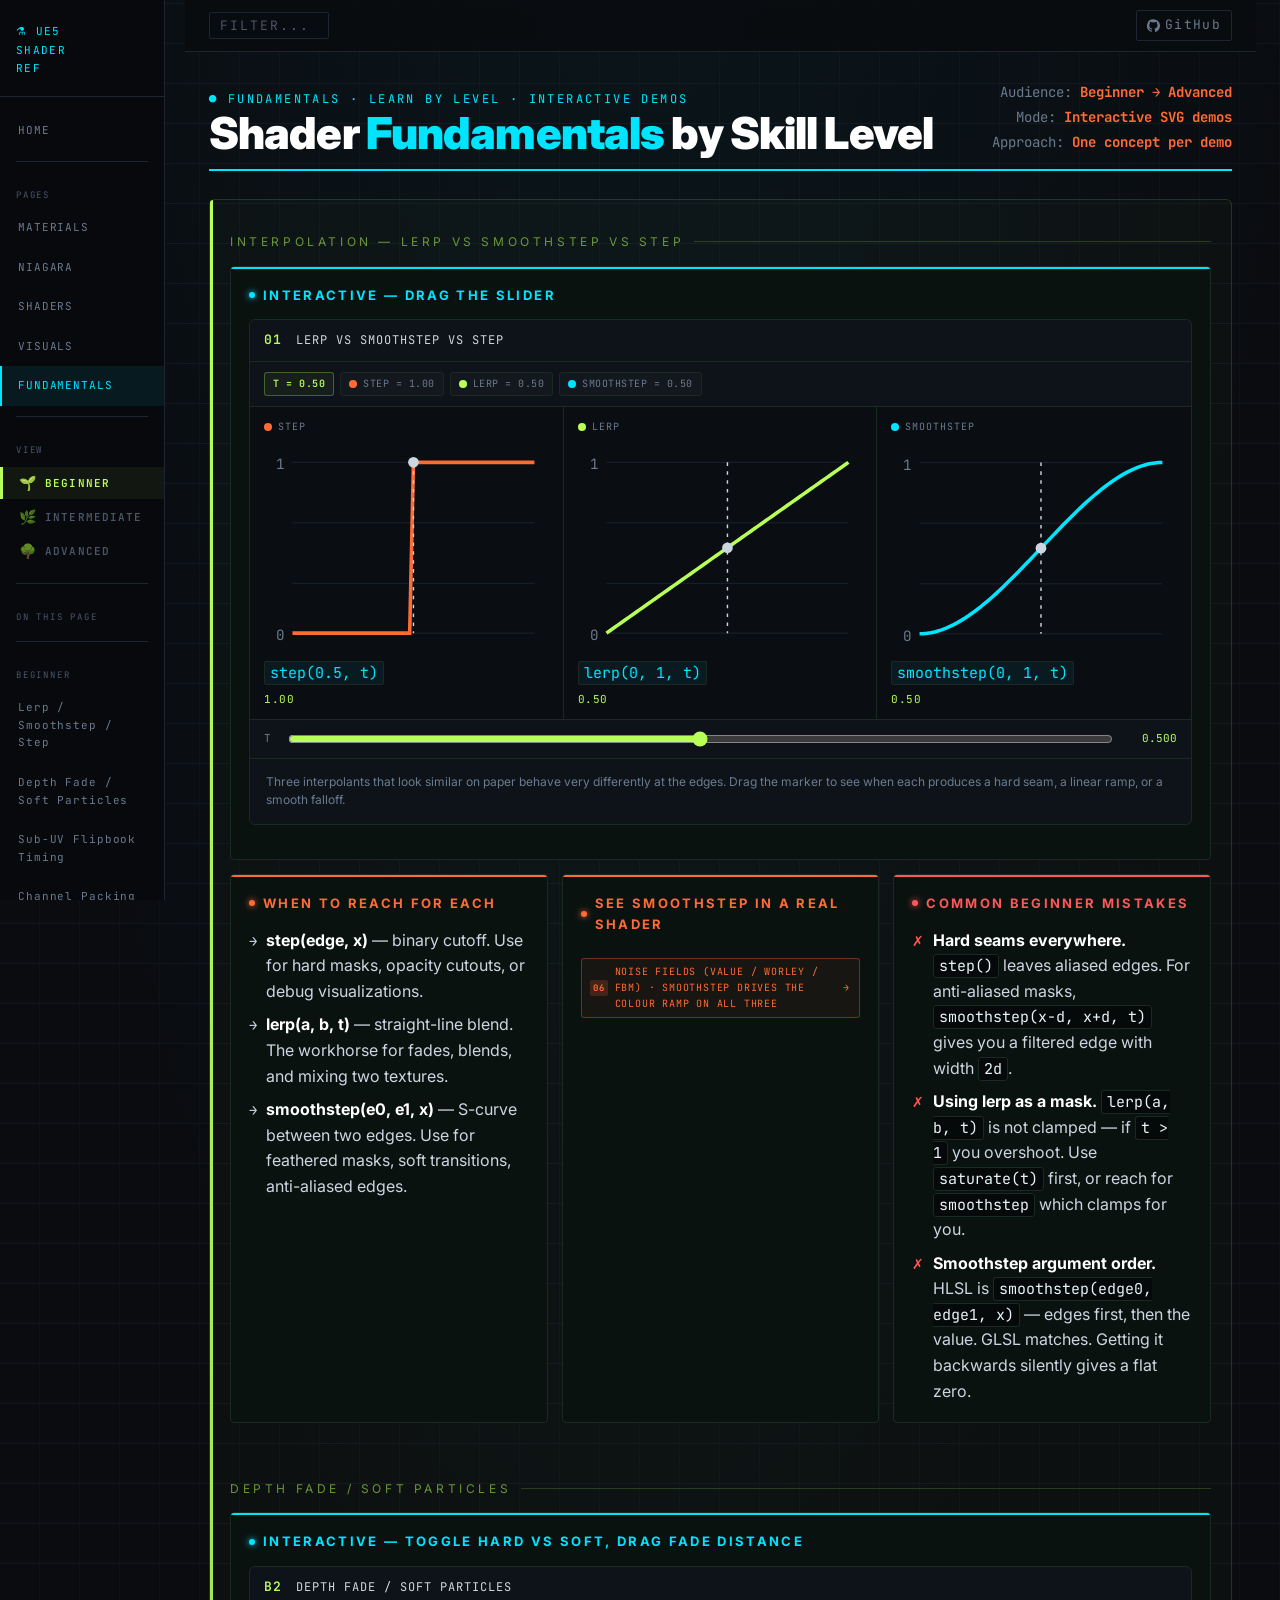
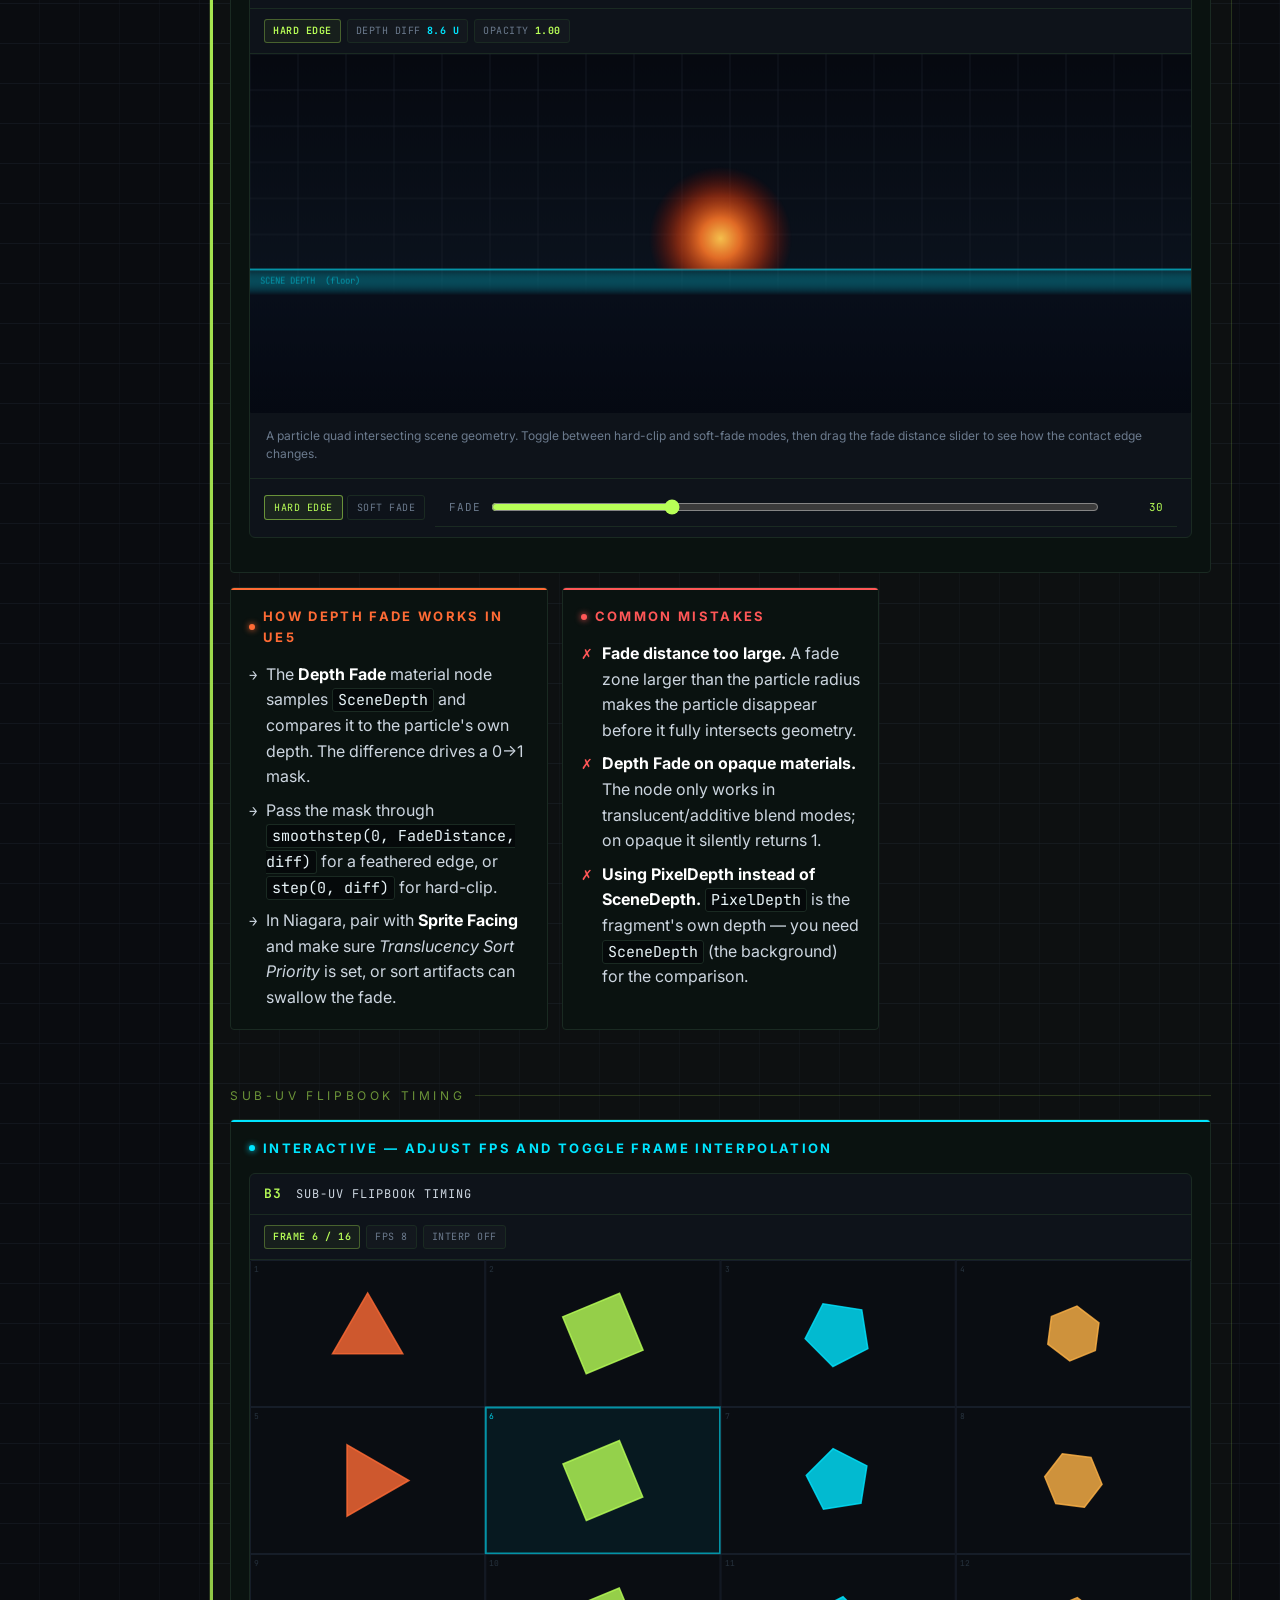
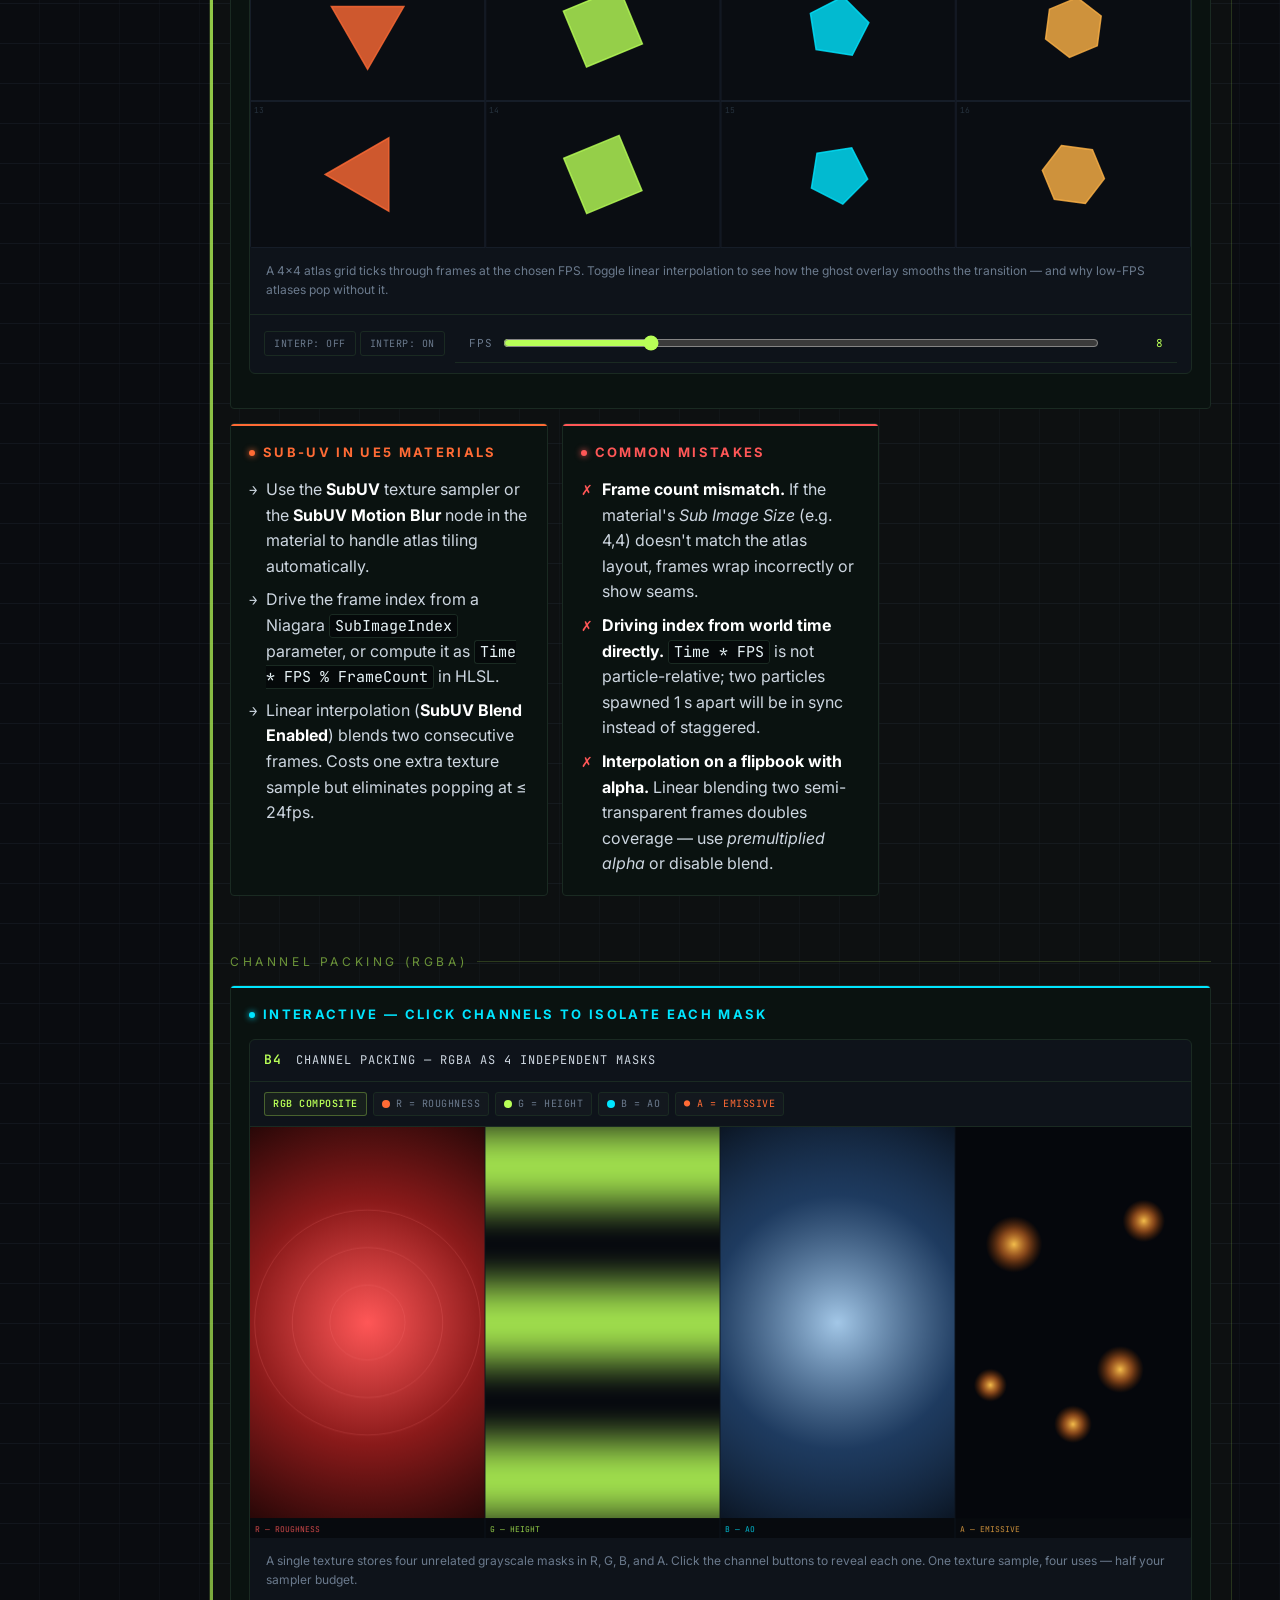
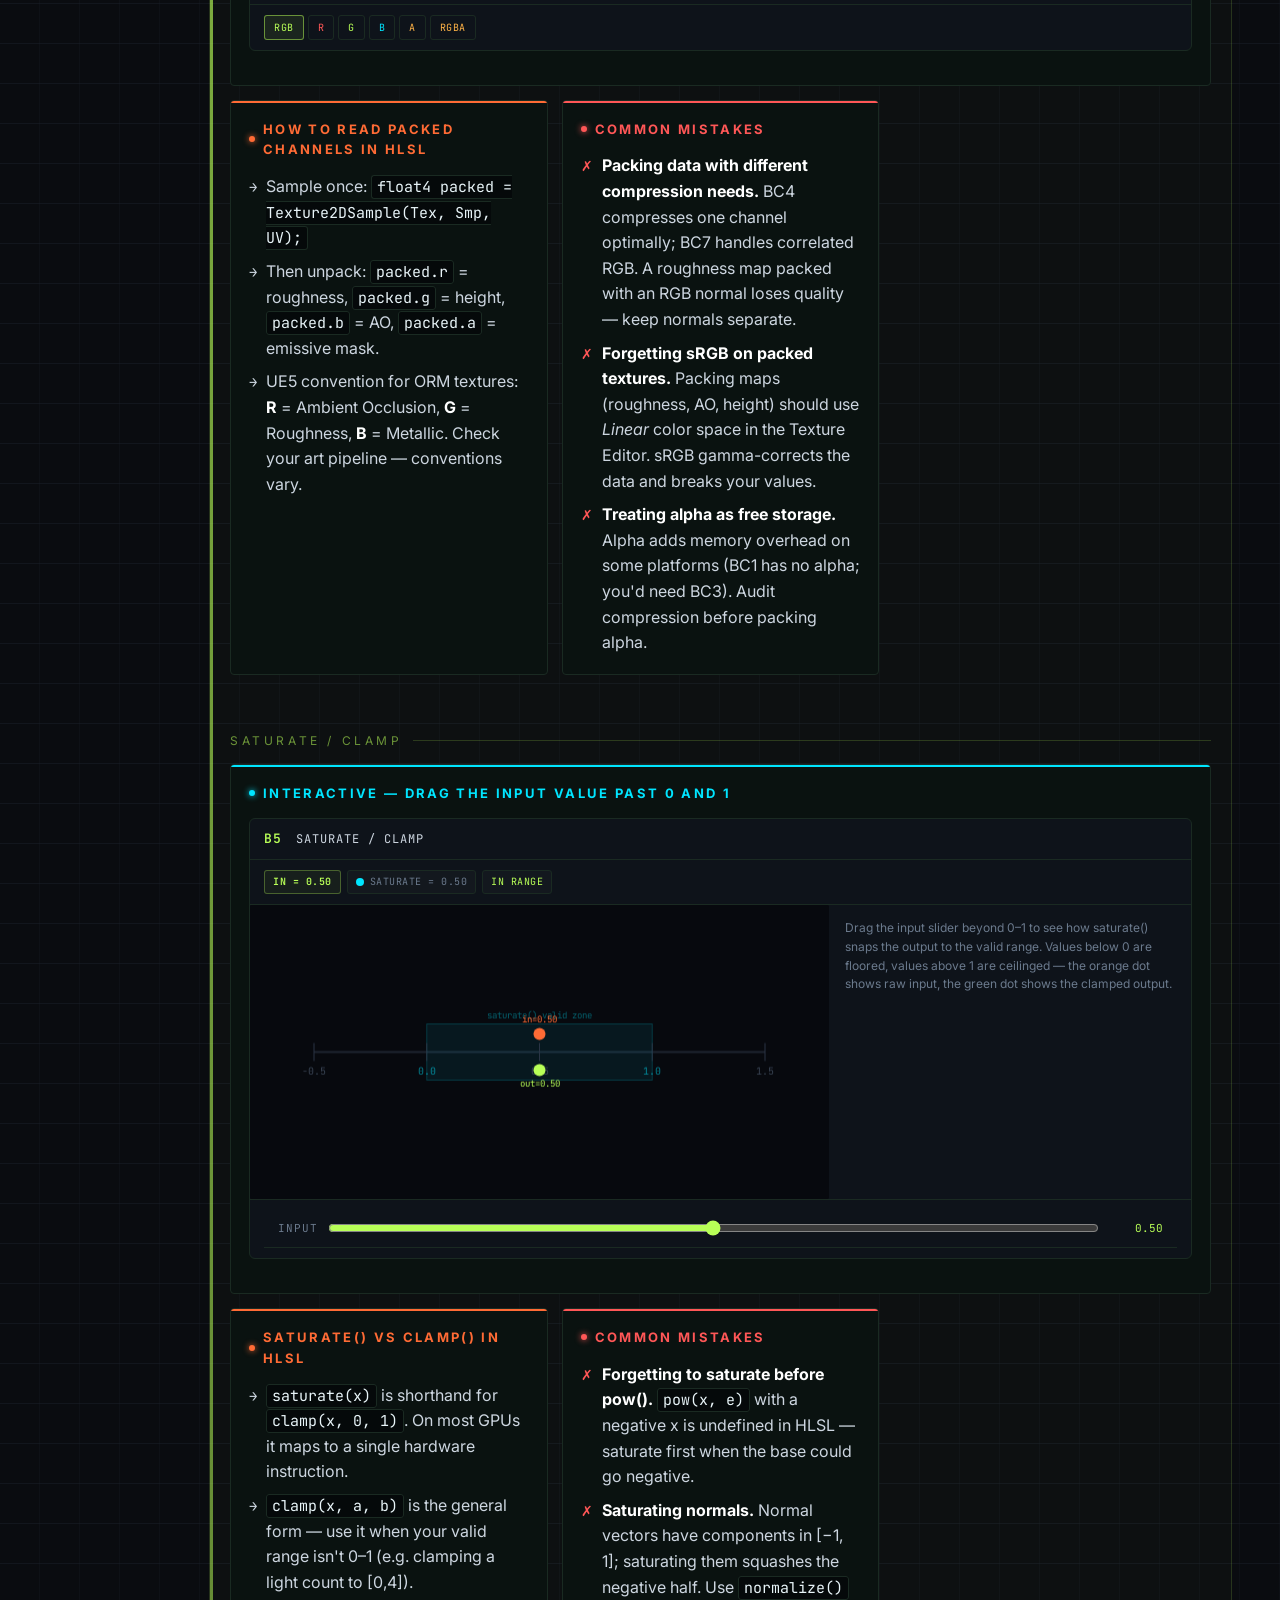
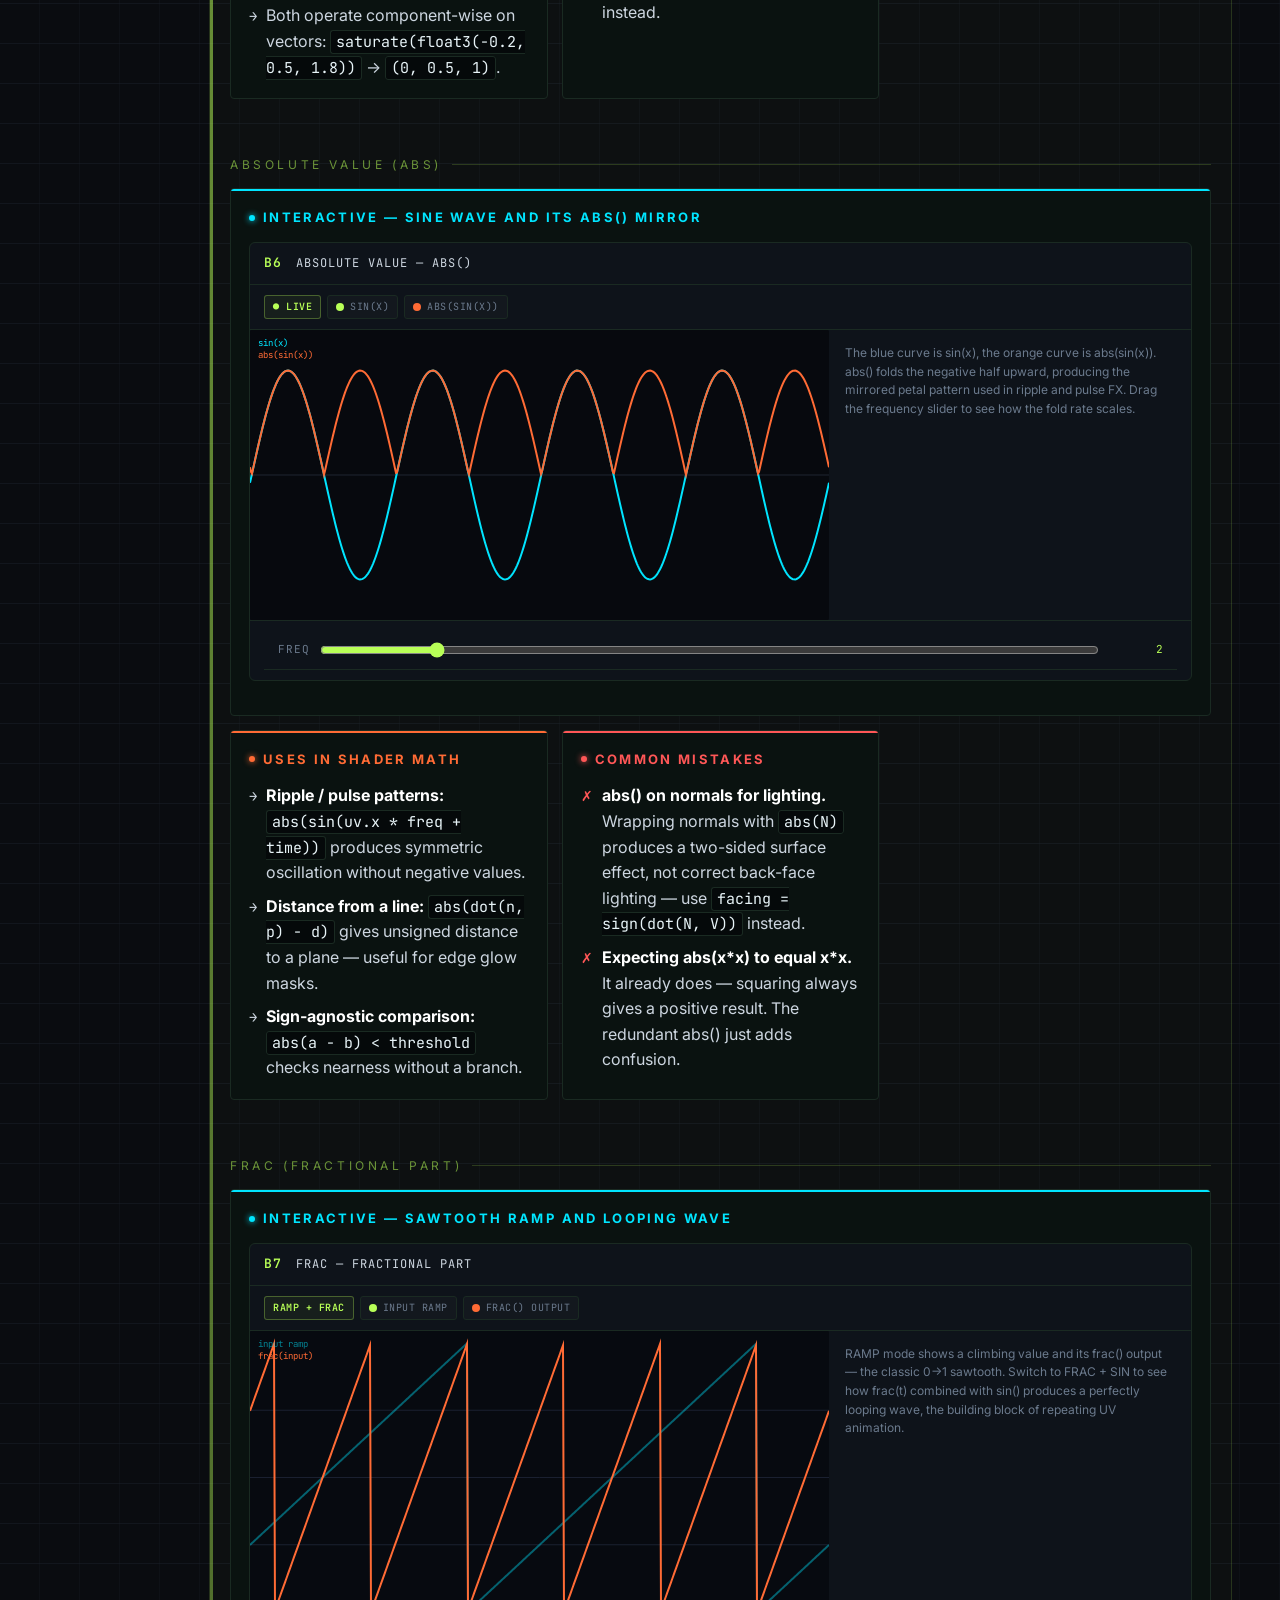
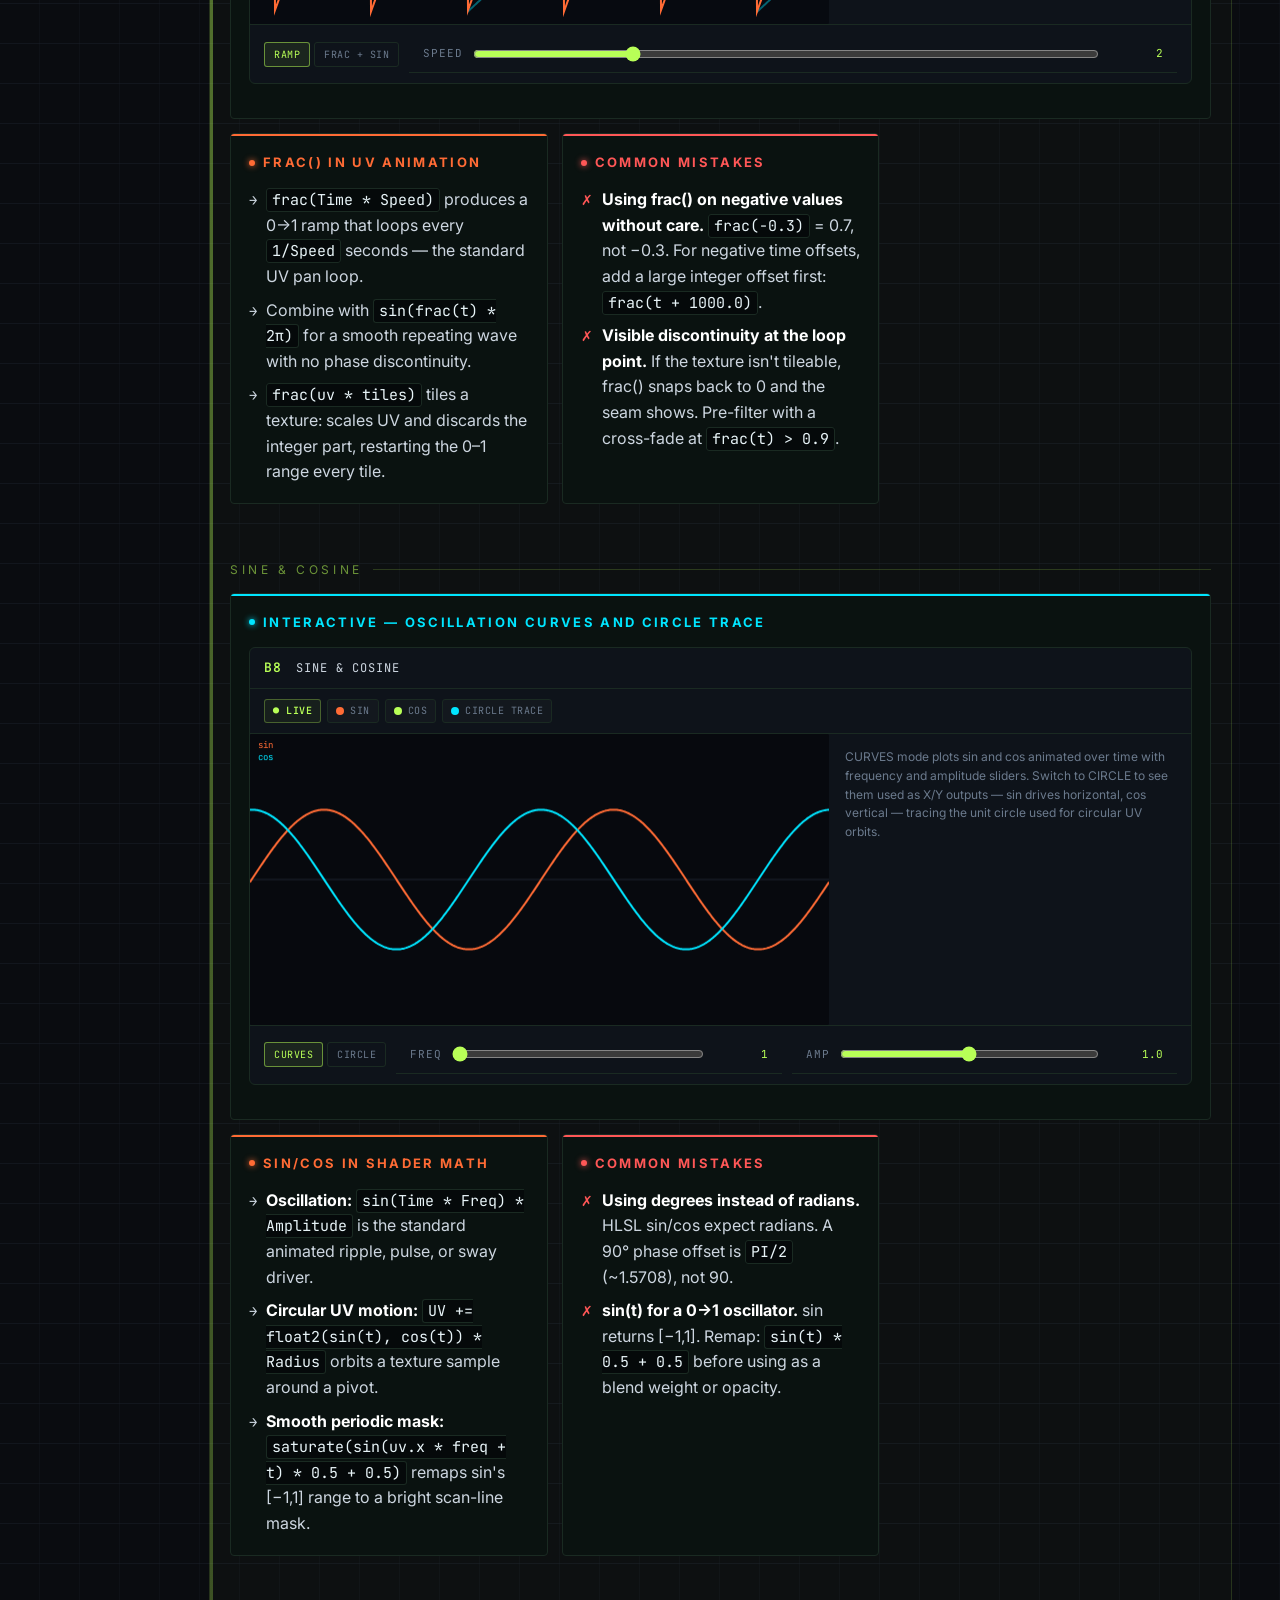
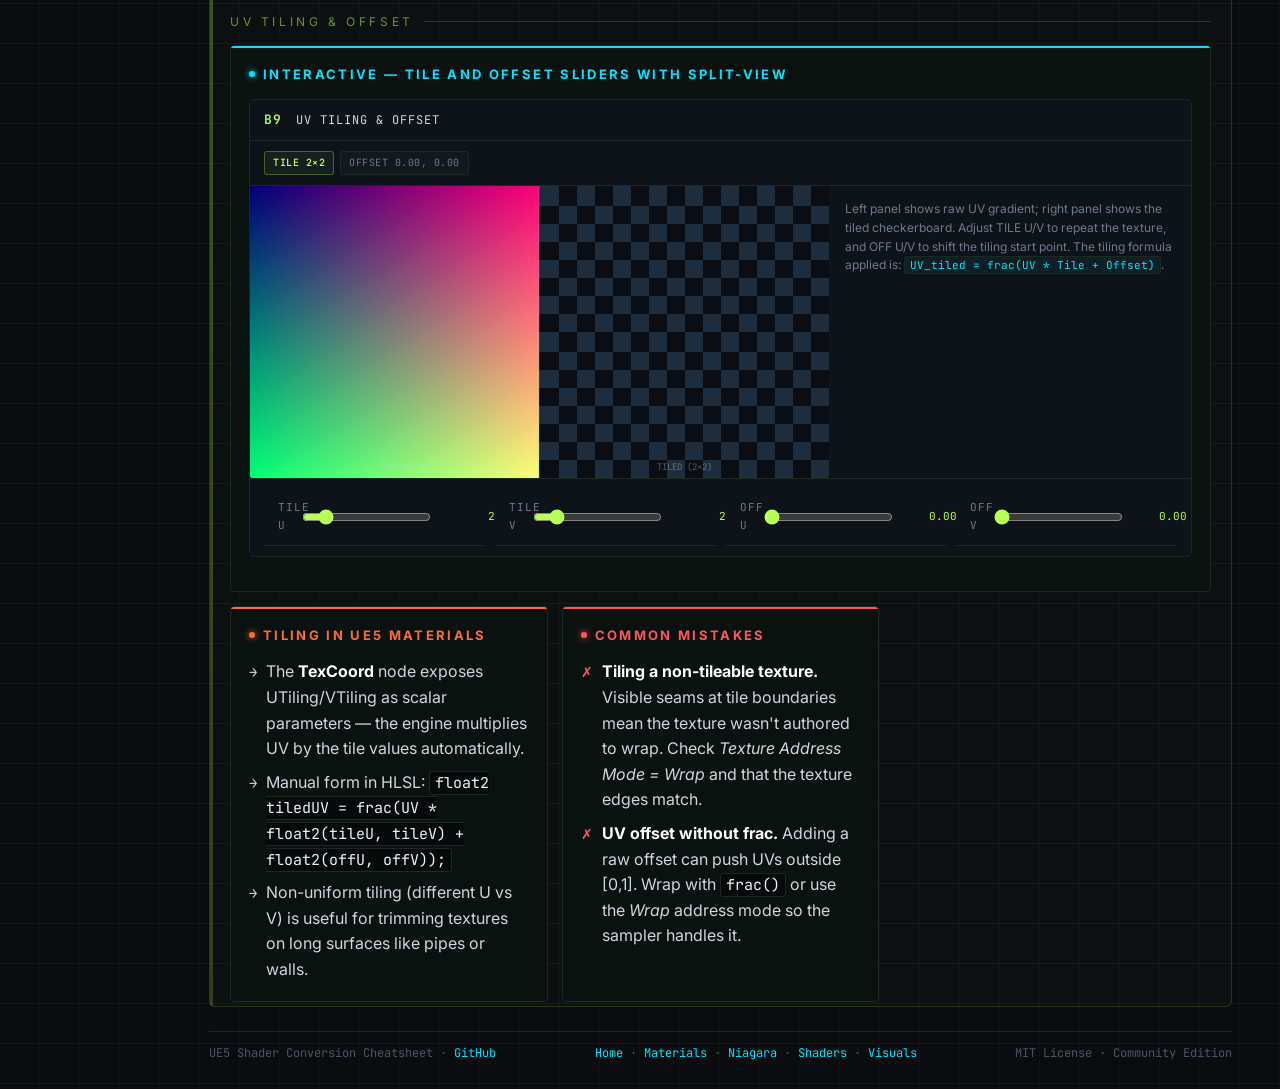
==== commit e72c5ec6: "feat: five compute-pipeline visualisers (atomics, scatter/gather, red-black, activity rect, gpu-driv" ====
--- a/fundamentals.html
+++ b/fundamentals.html
@@ -1567,6 +1567,26 @@
 // Used by all canvas-based fundamentals visualizers below. Reads
 // canvas.offsetWidth/Height (set by CSS aspect-ratio) and syncs the
 // backing pixel buffer to device pixel ratio. Returns dpr.
+window._vizRedrawOnShow = window._vizRedrawOnShow || function(canvas, draw) {
+  // Canvas vizes on the optim/engine subpages start hidden, so offsetWidth is
+  // 0 and their first draw is skipped. Redraw once the element actually has a
+  // box — on resize, and after any click that could have switched a subpage.
+  function sync() {
+    var w = canvas.offsetWidth;
+    if (!w) return;
+    var dpr = window.devicePixelRatio || 1;
+    if (canvas.width !== Math.round(w * dpr)) draw();
+  }
+  window.addEventListener('resize', draw);
+  document.addEventListener('click', function() { setTimeout(sync, 0); }, true);
+  var tries = 0;
+  (function retry() {
+    sync();
+    // rAF is suspended while the tab is hidden, so poll on a timer instead.
+    if (!canvas.offsetWidth && ++tries < 40) setTimeout(retry, 50);
+  })();
+};
+
 window._vizFitCanvas = window._vizFitCanvas || function(canvas) {
   var dpr = window.devicePixelRatio || 1;
   var w = canvas.offsetWidth;
@@ -3822,6 +3842,602 @@
   }
   roots.forEach(hydrate);
 })();
+
+// ── VIZ-ATOMIC-ORDER — float bit patterns as sortable uint keys ──
+// Two lanes: floats in numeric order (top) and the same values in uint-key
+// order (bottom). RAW asuint() inverts the negative half, so the connecting
+// lines cross — that crossing IS the bug InterlockedMin would hit. ENCODED
+// applies the flip rule and the lines run parallel.
+(function() {
+  var roots = document.querySelectorAll('[data-viz-atomic-order]');
+  if (!roots.length) return;
+  var VALUES = [-64, -8, -0.5, 0, 0.5, 8, 64];
+  function rawKey(f) {
+    var buf = new ArrayBuffer(4), fv = new Float32Array(buf), uv = new Uint32Array(buf);
+    fv[0] = f; return uv[0] >>> 0;
+  }
+  function encKey(f) {
+    var u = rawKey(f);
+    return ((u & 0x80000000) !== 0 ? (~u >>> 0) : ((u | 0x80000000) >>> 0)) >>> 0;
+  }
+  function hex(u) { return '0x' + ('00000000' + u.toString(16).toUpperCase()).slice(-8); }
+  function hydrate(root) {
+    var canvas = root.querySelector('[data-canvas]');
+    var btn    = root.querySelector('[data-toggle-mode]');
+    var chipM  = root.querySelector('[data-chip-mode]');
+    var chipV  = root.querySelector('[data-chip-verdict]');
+    if (!canvas) return;
+    var ctx = canvas.getContext('2d');
+    var encoded = false;
+    if (btn) btn.addEventListener('click', function() {
+      encoded = !encoded;
+      btn.textContent = 'MODE: ' + (encoded ? 'ENCODED' : 'RAW asuint()');
+      if (chipM) chipM.textContent = encoded ? 'ENCODED' : 'RAW asuint()';
+      if (chipV) {
+        chipV.textContent = encoded ? 'total order preserved' : 'order BROKEN';
+        chipV.style.color = encoded ? 'var(--accent3)' : 'var(--bad)';
+      }
+      draw();
+    });
+    function draw() {
+      if (!canvas.offsetWidth) return;
+      var dpr = _vizFitCanvas(canvas);
+      var W = canvas.width, H = canvas.height;
+      ctx.clearRect(0, 0, W, H);
+      ctx.fillStyle = '#080b0f'; ctx.fillRect(0, 0, W, H);
+      var keyFn = encoded ? encKey : rawKey;
+      var n = VALUES.length;
+      var PAD = 54 * dpr, laneW = W - PAD * 2;
+      var topY = H * 0.30, botY = H * 0.70;
+      function slotX(i) { return PAD + (laneW * (i + 0.5)) / n; }
+      var order = VALUES.map(function(v, i) { return {i: i, k: keyFn(v)}; })
+                        .sort(function(a, b) { return a.k - b.k; });
+      var rankOf = [];
+      order.forEach(function(o, r) { rankOf[o.i] = r; });
+      ctx.font = Math.round(9 * dpr) + 'px JetBrains Mono, monospace';
+      ctx.strokeStyle = '#1e2530'; ctx.lineWidth = dpr;
+      [topY, botY].forEach(function(y) {
+        ctx.beginPath(); ctx.moveTo(PAD * 0.5, y); ctx.lineTo(W - PAD * 0.5, y); ctx.stroke();
+      });
+      ctx.fillStyle = '#6b7a8d'; ctx.textAlign = 'left';
+      ctx.fillText('float value order', PAD * 0.5, topY - 26 * dpr);
+      ctx.fillText('uint key order  — what InterlockedMin actually sorts by', PAD * 0.5, botY + 38 * dpr);
+      ctx.textAlign = 'center';
+      var broken = false;
+      for (var i = 0; i < n; i++) {
+        var x0 = slotX(i), x1 = slotX(rankOf[i]);
+        var crosses = (rankOf[i] !== i);
+        if (crosses) broken = true;
+        ctx.strokeStyle = crosses ? 'rgba(255,87,87,0.55)' : 'rgba(184,255,87,0.45)';
+        ctx.lineWidth = 1.5 * dpr;
+        ctx.beginPath();
+        ctx.moveTo(x0, topY + 11 * dpr);
+        ctx.bezierCurveTo(x0, (topY + botY) / 2, x1, (topY + botY) / 2, x1, botY - 11 * dpr);
+        ctx.stroke();
+      }
+      for (var a = 0; a < n; a++) {
+        var xa = slotX(a), va = VALUES[a];
+        ctx.fillStyle = va < 0 ? '#ff6b35' : '#00e5ff';
+        ctx.beginPath(); ctx.arc(xa, topY, 5 * dpr, 0, Math.PI * 2); ctx.fill();
+        ctx.fillText(String(va), xa, topY - 12 * dpr);
+      }
+      for (var r2 = 0; r2 < n; r2++) {
+        var src = order[r2].i, xb = slotX(r2), vb = VALUES[src];
+        ctx.fillStyle = vb < 0 ? '#ff6b35' : '#00e5ff';
+        ctx.beginPath(); ctx.arc(xb, botY, 5 * dpr, 0, Math.PI * 2); ctx.fill();
+        ctx.font = Math.round(8 * dpr) + 'px JetBrains Mono, monospace';
+        ctx.fillStyle = '#4a5568';
+        ctx.fillText(hex(order[r2].k), xb, botY + 26 * dpr);
+        ctx.font = Math.round(9 * dpr) + 'px JetBrains Mono, monospace';
+        ctx.fillStyle = vb < 0 ? 'rgba(255,107,53,0.85)' : 'rgba(0,229,255,0.85)';
+        ctx.fillText(String(vb), xb, botY + 15 * dpr);
+      }
+      ctx.textAlign = 'left';
+      ctx.font = Math.round(9 * dpr) + 'px JetBrains Mono, monospace';
+      ctx.fillStyle = encoded ? 'rgba(184,255,87,0.85)' : 'rgba(255,87,87,0.85)';
+      ctx.fillText(encoded
+        ? 'u = asuint(f);  return (u & 0x80000000) ? ~u : (u | 0x80000000);'
+        : 'u = asuint(f);  // negatives compare LARGER than every positive',
+        PAD * 0.5, H - 9 * dpr);
+      if (chipV && !encoded) chipV.textContent = broken ? 'order BROKEN' : 'order ok';
+    }
+    draw(); _vizRedrawOnShow(canvas, draw);
+  }
+  roots.forEach(hydrate);
+})();
+
+// ── VIZ-SCATTER-GATHER — dispatch shape for N stamps over a grid ──
+// GATHER: one thread per texel, each looping every stamp -> grid x N evals.
+// SCATTER: one thread per texel inside a stamp's bounding rect, one Z slice
+// per stamp -> sum of footprints. Chips carry the real eval counts.
+(function() {
+  var roots = document.querySelectorAll('[data-viz-scatter-gather]');
+  if (!roots.length) return;
+  var COLS = 40, ROWS = 22;
+  var PALETTE = ['#00e5ff', '#ff6b35', '#b8ff57', '#ffb347', '#ff5757',
+                 '#8ab4ff', '#ff8ad4', '#7ef0c0'];
+  function stampsFor(n) {
+    var out = [], seed = 1337;
+    function rnd() { seed = (seed * 1103515245 + 12345) & 0x7fffffff; return seed / 0x7fffffff; }
+    for (var i = 0; i < n; i++) {
+      var r = 1.6 + rnd() * 3.4;
+      out.push({ x: r + rnd() * (COLS - 2 * r), y: r + rnd() * (ROWS - 2 * r), r: r,
+                 c: PALETTE[i % PALETTE.length] });
+    }
+    return out;
+  }
+  function hydrate(root) {
+    var canvas = root.querySelector('[data-canvas]');
+    var btn    = root.querySelector('[data-toggle-mode]');
+    var slider = root.querySelector('[data-stamps]');
+    var sVal   = root.querySelector('[data-stamps-val]');
+    var chipM  = root.querySelector('[data-chip-mode]');
+    var chipT  = root.querySelector('[data-chip-threads]');
+    var chipE  = root.querySelector('[data-chip-tests]');
+    var chipR  = root.querySelector('[data-chip-ratio]');
+    if (!canvas) return;
+    var ctx = canvas.getContext('2d');
+    var scatter = false;
+    if (btn) btn.addEventListener('click', function() {
+      scatter = !scatter;
+      btn.textContent = 'MODE: ' + (scatter ? 'SCATTER' : 'GATHER');
+      if (chipM) chipM.textContent = scatter ? 'SCATTER' : 'GATHER';
+      draw();
+    });
+    if (slider) slider.addEventListener('input', function() {
+      if (sVal) sVal.textContent = slider.value; draw();
+    });
+    function draw() {
+      if (!canvas.offsetWidth) return;
+      var dpr = _vizFitCanvas(canvas);
+      var W = canvas.width, H = canvas.height;
+      ctx.clearRect(0, 0, W, H); ctx.fillStyle = '#080b0f'; ctx.fillRect(0, 0, W, H);
+      var n = slider ? parseInt(slider.value, 10) : 3;
+      var stamps = stampsFor(n);
+      var TOP = 12 * dpr, BOT = 26 * dpr;
+      var cs = Math.min((W - 32 * dpr) / COLS, (H - TOP - BOT) / ROWS);
+      var ox = (W - cs * COLS) / 2, oy = TOP;
+      ctx.strokeStyle = '#141a22'; ctx.lineWidth = dpr;
+      for (var c = 0; c <= COLS; c++) {
+        ctx.beginPath(); ctx.moveTo(ox + c * cs, oy); ctx.lineTo(ox + c * cs, oy + ROWS * cs); ctx.stroke();
+      }
+      for (var r = 0; r <= ROWS; r++) {
+        ctx.beginPath(); ctx.moveTo(ox, oy + r * cs); ctx.lineTo(ox + COLS * cs, oy + r * cs); ctx.stroke();
+      }
+      var gridTexels = COLS * ROWS, threads, evals;
+      if (!scatter) {
+        ctx.fillStyle = 'rgba(0,229,255,0.13)';
+        ctx.fillRect(ox, oy, COLS * cs, ROWS * cs);
+        threads = gridTexels; evals = gridTexels * n;
+      } else {
+        threads = 0;
+        stamps.forEach(function(s) {
+          var x0 = Math.max(0, Math.floor(s.x - s.r)), x1 = Math.min(COLS, Math.ceil(s.x + s.r));
+          var y0 = Math.max(0, Math.floor(s.y - s.r)), y1 = Math.min(ROWS, Math.ceil(s.y + s.r));
+          threads += (x1 - x0) * (y1 - y0);
+          ctx.globalAlpha = 0.16; ctx.fillStyle = s.c;
+          ctx.fillRect(ox + x0 * cs, oy + y0 * cs, (x1 - x0) * cs, (y1 - y0) * cs);
+          ctx.globalAlpha = 0.55; ctx.strokeStyle = s.c; ctx.lineWidth = 1.5 * dpr;
+          ctx.strokeRect(ox + x0 * cs, oy + y0 * cs, (x1 - x0) * cs, (y1 - y0) * cs);
+          ctx.globalAlpha = 1;
+        });
+        evals = threads;
+      }
+      stamps.forEach(function(s) {
+        ctx.strokeStyle = s.c; ctx.lineWidth = 1.5 * dpr; ctx.globalAlpha = 0.9;
+        ctx.beginPath(); ctx.arc(ox + s.x * cs, oy + s.y * cs, s.r * cs, 0, Math.PI * 2); ctx.stroke();
+        ctx.globalAlpha = 0.18; ctx.fillStyle = s.c; ctx.fill(); ctx.globalAlpha = 1;
+      });
+      var gatherEvals = gridTexels * n;
+      if (chipT) chipT.textContent = 'threads: ' + threads.toLocaleString();
+      if (chipE) chipE.textContent = 'SDF evals: ' + evals.toLocaleString();
+      if (chipR) {
+        chipR.textContent = scatter
+          ? (gatherEvals / Math.max(1, evals)).toFixed(1) + '× fewer than gather'
+          : 'grid × N = ' + COLS + '×' + ROWS + '×' + n;
+        chipR.style.color = scatter ? 'var(--accent3)' : 'var(--bad)';
+      }
+      ctx.fillStyle = '#6b7a8d';
+      ctx.font = Math.round(9 * dpr) + 'px JetBrains Mono, monospace';
+      ctx.textAlign = 'left';
+      ctx.fillText(scatter
+        ? 'Dispatch.xy = largest footprint     Dispatch.z = one slice per stamp'
+        : 'Dispatch.xy = whole grid     inner loop = for (i < StampCount)',
+        ox, H - 9 * dpr);
+    }
+    draw(); _vizRedrawOnShow(canvas, draw);
+  }
+  roots.forEach(hydrate);
+})();
+
+// ── VIZ-REDBLACK — parity-split Gauss-Seidel vs Jacobi ──
+// RED/BLACK: one UAV. A pass writes only its own parity, and the four
+// neighbours it reads are all the opposite parity, so nothing written in
+// this dispatch is read in this dispatch. JACOBI: two buffers, every cell
+// written, every read from the other one.
+(function() {
+  var roots = document.querySelectorAll('[data-viz-redblack]');
+  if (!roots.length) return;
+  var COLS = 14, ROWS = 9;
+  function hydrate(root) {
+    var canvas = root.querySelector('[data-canvas]');
+    var steps  = root.querySelectorAll('[data-step]');
+    var play   = root.querySelector('[data-play]');
+    var scheme = root.querySelector('[data-toggle-scheme]');
+    var chipP  = root.querySelector('[data-chip-pass]');
+    var chipB  = root.querySelector('[data-chip-buffers]');
+    var chipH  = root.querySelector('[data-chip-hazard]');
+    if (!canvas) return;
+    var ctx = canvas.getContext('2d');
+    var pass = 0, jacobi = false, playing = false, raf = null, last = 0, dprC = 1;
+    function setPass(p) {
+      pass = p & 1;
+      steps.forEach(function(b) {
+        b.classList.toggle('active', parseInt(b.dataset.step, 10) === pass);
+      });
+      if (chipP) chipP.textContent = jacobi ? 'JACOBI sweep' : (pass ? 'BLACK pass' : 'RED pass');
+      draw();
+    }
+    steps.forEach(function(b) {
+      b.addEventListener('click', function() { stop(); setPass(parseInt(b.dataset.step, 10)); });
+    });
+    function stop() {
+      playing = false; if (raf) cancelAnimationFrame(raf); raf = null;
+      if (play) play.textContent = '▶ PLAY';
+    }
+    if (play) play.addEventListener('click', function() {
+      playing = !playing;
+      play.textContent = playing ? '❚❚ PAUSE' : '▶ PLAY';
+      if (playing) { last = 0; raf = requestAnimationFrame(tick); } else stop();
+    });
+    function tick(t) {
+      if (!playing) return;
+      if (!last) last = t;
+      if (t - last > 900) { last = t; setPass(pass + 1); }
+      raf = requestAnimationFrame(tick);
+    }
+    if (scheme) scheme.addEventListener('click', function() {
+      jacobi = !jacobi;
+      scheme.textContent = 'SCHEME: ' + (jacobi ? 'JACOBI' : 'RED/BLACK');
+      if (chipB) chipB.textContent = 'buffers: ' + (jacobi ? 2 : 1);
+      if (chipH) {
+        chipH.textContent = jacobi ? '2× VRAM · ρ = 0.99976' : '0 read/write hazards · ρ = 0.99952';
+        chipH.style.color = jacobi ? 'var(--warn)' : 'var(--accent3)';
+      }
+      setPass(pass);
+    });
+    function drawGrid(ox, oy, cs, mode, label) {
+      for (var y = 0; y < ROWS; y++) {
+        for (var x = 0; x < COLS; x++) {
+          var parity = (x + y) & 1;
+          var px = ox + x * cs, py = oy + y * cs;
+          var fill = 'rgba(255,255,255,0.03)';
+          if (mode === 'rb') {
+            fill = parity === pass
+              ? (pass ? 'rgba(255,107,53,0.55)' : 'rgba(0,229,255,0.55)')
+              : 'rgba(255,255,255,0.035)';
+          } else if (mode === 'write') { fill = 'rgba(184,255,87,0.45)'; }
+          else if (mode === 'read')    { fill = 'rgba(0,229,255,0.28)'; }
+          ctx.fillStyle = fill;
+          ctx.fillRect(px + dprC, py + dprC, cs - 2 * dprC, cs - 2 * dprC);
+          ctx.strokeStyle = '#141a22'; ctx.lineWidth = dprC;
+          ctx.strokeRect(px, py, cs, cs);
+        }
+      }
+      ctx.fillStyle = '#6b7a8d';
+      ctx.font = Math.round(9 * dprC) + 'px JetBrains Mono, monospace';
+      ctx.textAlign = 'center';
+      ctx.fillText(label, ox + (COLS * cs) / 2, oy + ROWS * cs + 15 * dprC);
+      ctx.textAlign = 'left';
+    }
+    function draw() {
+      if (!canvas.offsetWidth) return;
+      var dpr = _vizFitCanvas(canvas); dprC = dpr;
+      var W = canvas.width, H = canvas.height;
+      ctx.clearRect(0, 0, W, H); ctx.fillStyle = '#080b0f'; ctx.fillRect(0, 0, W, H);
+      var TOP = 12 * dpr, BOT = 42 * dpr;
+      ctx.font = Math.round(9 * dpr) + 'px JetBrains Mono, monospace';
+      if (jacobi) {
+        var cs = Math.min((W - 70 * dpr) / (COLS * 2), (H - TOP - BOT) / ROWS);
+        var totalW = COLS * cs * 2 + 40 * dpr;
+        var ox = (W - totalW) / 2, oy = TOP;
+        drawGrid(ox, oy, cs, 'read', 'PressureA — SRV, read');
+        drawGrid(ox + COLS * cs + 40 * dpr, oy, cs, 'write', 'PressureB — UAV, written');
+        ctx.strokeStyle = 'rgba(184,255,87,0.5)'; ctx.lineWidth = 2 * dpr;
+        var ay = oy + (ROWS * cs) / 2, ax0 = ox + COLS * cs + 10 * dpr, ax1 = ax0 + 22 * dpr;
+        ctx.beginPath(); ctx.moveTo(ax0, ay); ctx.lineTo(ax1, ay); ctx.stroke();
+        ctx.beginPath(); ctx.moveTo(ax1 + 5 * dpr, ay); ctx.lineTo(ax1 - 2 * dpr, ay - 4 * dpr);
+        ctx.lineTo(ax1 - 2 * dpr, ay + 4 * dpr); ctx.closePath();
+        ctx.fillStyle = 'rgba(184,255,87,0.6)'; ctx.fill();
+        ctx.fillStyle = '#6b7a8d'; ctx.textAlign = 'left';
+        ctx.fillText('every cell written each sweep — the swap costs a second full-res buffer',
+                     ox, H - 9 * dpr);
+      } else {
+        var cs2 = Math.min((W - 60 * dpr) / COLS, (H - TOP - BOT) / ROWS);
+        var ox2 = (W - COLS * cs2) / 2, oy2 = TOP;
+        drawGrid(ox2, oy2, cs2, 'rb', 'PressureGrid — ONE UAV, read AND written');
+        var hx = 6, hy = 4;
+        if (((hx + hy) & 1) !== pass) hx = 7;
+        [[hx - 1, hy], [hx + 1, hy], [hx, hy - 1], [hx, hy + 1]].forEach(function(p) {
+          if (p[0] < 0 || p[1] < 0 || p[0] >= COLS || p[1] >= ROWS) return;
+          ctx.strokeStyle = 'rgba(184,255,87,0.9)'; ctx.lineWidth = 2 * dpr;
+          ctx.strokeRect(ox2 + p[0] * cs2 + dpr, oy2 + p[1] * cs2 + dpr,
+                         cs2 - 2 * dpr, cs2 - 2 * dpr);
+        });
+        ctx.strokeStyle = '#ffffff'; ctx.lineWidth = 2.5 * dpr;
+        ctx.strokeRect(ox2 + hx * cs2 + dpr, oy2 + hy * cs2 + dpr, cs2 - 2 * dpr, cs2 - 2 * dpr);
+        ctx.fillStyle = '#6b7a8d'; ctx.textAlign = 'left';
+        ctx.fillText('white = the cell this thread writes    green = the 4 it reads, all opposite parity',
+                     ox2, H - 9 * dpr);
+      }
+    }
+    setPass(0); _vizRedrawOnShow(canvas, draw);
+  }
+  roots.forEach(hydrate);
+})();
+
+// ── VIZ-ACTIVITY-RECT — dirty-rect dispatch on a persistent field ──
+// Stamps land for the first ~11 frames. The CPU keeps a bounding rect of
+// everything written since the field was last empty and dilates it one texel
+// per frame — that is how fast the relaxation front travels. Once the field
+// has decayed the rect expires and the whole dispatch is skipped.
+(function() {
+  var roots = document.querySelectorAll('[data-viz-activity-rect]');
+  if (!roots.length) return;
+  var COLS = 48, ROWS = 26, MAXF = 48, STAMP_END = 11, DECAY_START = 30, EXPIRE = 41;
+  function stampAt(f) {
+    var t = f / STAMP_END;
+    return { x: 10 + t * 16, y: 9 + Math.sin(t * 3.1) * 5, r: 2.2 };
+  }
+  function rectAt(f) {
+    if (f >= EXPIRE) return null;
+    var x0 = 1e9, y0 = 1e9, x1 = -1e9, y1 = -1e9;
+    var upto = Math.min(f, STAMP_END);
+    for (var i = 0; i <= upto; i++) {
+      var s = stampAt(i);
+      x0 = Math.min(x0, s.x - s.r); x1 = Math.max(x1, s.x + s.r);
+      y0 = Math.min(y0, s.y - s.r); y1 = Math.max(y1, s.y + s.r);
+    }
+    var dil = Math.min(f, DECAY_START);
+    if (f > DECAY_START) dil -= (f - DECAY_START) * 2.6;
+    dil = Math.max(0, dil);
+    x0 = Math.max(0, Math.floor(x0 - dil)); y0 = Math.max(0, Math.floor(y0 - dil));
+    x1 = Math.min(COLS, Math.ceil(x1 + dil)); y1 = Math.min(ROWS, Math.ceil(y1 + dil));
+    if (x1 <= x0 || y1 <= y0) return null;
+    return {x0: x0, y0: y0, x1: x1, y1: y1};
+  }
+  function hydrate(root) {
+    var canvas = root.querySelector('[data-canvas]');
+    var slider = root.querySelector('[data-frame]');
+    var fVal   = root.querySelector('[data-frame-val]');
+    var play   = root.querySelector('[data-play]');
+    var chipF  = root.querySelector('[data-chip-frame]');
+    var chipD  = root.querySelector('[data-chip-dispatch]');
+    var chipS  = root.querySelector('[data-chip-saved]');
+    if (!canvas) return;
+    var ctx = canvas.getContext('2d');
+    var playing = false, raf = null, last = 0;
+    function stop() {
+      playing = false; if (raf) cancelAnimationFrame(raf); raf = null;
+      if (play) play.textContent = '▶ PLAY';
+    }
+    if (slider) slider.addEventListener('input', function() { stop(); draw(); });
+    if (play) play.addEventListener('click', function() {
+      playing = !playing;
+      play.textContent = playing ? '❚❚ PAUSE' : '▶ PLAY';
+      if (playing) { last = 0; raf = requestAnimationFrame(tick); } else stop();
+    });
+    function tick(t) {
+      if (!playing) return;
+      if (!last) last = t;
+      if (t - last > 110) {
+        last = t;
+        slider.value = (parseInt(slider.value, 10) + 1) % (MAXF + 1);
+        draw();
+      }
+      raf = requestAnimationFrame(tick);
+    }
+    function draw() {
+      if (!canvas.offsetWidth) return;
+      var dpr = _vizFitCanvas(canvas);
+      var W = canvas.width, H = canvas.height;
+      ctx.clearRect(0, 0, W, H); ctx.fillStyle = '#080b0f'; ctx.fillRect(0, 0, W, H);
+      var f = slider ? parseInt(slider.value, 10) : 0;
+      if (fVal) fVal.textContent = String(f);
+      var TOP = 12 * dpr, BOT = 26 * dpr;
+      var cs = Math.min((W - 32 * dpr) / COLS, (H - TOP - BOT) / ROWS);
+      var ox = (W - COLS * cs) / 2, oy = TOP;
+      ctx.fillStyle = 'rgba(255,255,255,0.015)';
+      ctx.fillRect(ox, oy, COLS * cs, ROWS * cs);
+      ctx.strokeStyle = '#1e2530'; ctx.lineWidth = dpr;
+      ctx.strokeRect(ox, oy, COLS * cs, ROWS * cs);
+      var rect = rectAt(f);
+      var total = COLS * ROWS, dispatched = 0;
+      if (rect) {
+        dispatched = (rect.x1 - rect.x0) * (rect.y1 - rect.y0);
+        ctx.fillStyle = 'rgba(0,229,255,0.15)';
+        ctx.fillRect(ox + rect.x0 * cs, oy + rect.y0 * cs,
+                     (rect.x1 - rect.x0) * cs, (rect.y1 - rect.y0) * cs);
+        ctx.strokeStyle = 'rgba(0,229,255,0.75)'; ctx.lineWidth = 1.5 * dpr;
+        ctx.setLineDash([4 * dpr, 3 * dpr]);
+        ctx.strokeRect(ox + rect.x0 * cs, oy + rect.y0 * cs,
+                       (rect.x1 - rect.x0) * cs, (rect.y1 - rect.y0) * cs);
+        ctx.setLineDash([]);
+      }
+      var upto = Math.min(f, STAMP_END);
+      for (var i = 0; i <= upto; i++) {
+        var s = stampAt(i);
+        var fade = f <= STAMP_END ? 1 : Math.max(0.10, 1 - (f - STAMP_END) / (EXPIRE - STAMP_END));
+        ctx.globalAlpha = 0.7 * fade;
+        ctx.fillStyle = (i === upto && f <= STAMP_END) ? '#ff6b35' : 'rgba(255,107,53,0.5)';
+        ctx.beginPath(); ctx.arc(ox + s.x * cs, oy + s.y * cs, s.r * cs, 0, Math.PI * 2); ctx.fill();
+        ctx.globalAlpha = 1;
+      }
+      var phase = f <= STAMP_END ? 'STAMPS ACTIVE · rect grows to cover them'
+                : f <= DECAY_START ? 'PROPAGATING · rect dilates 1 texel/frame'
+                : rect ? 'DECAYING · rect shrinks back'
+                : 'FIELD EMPTY · WHOLE DISPATCH SKIPPED';
+      ctx.font = Math.round(9 * dpr) + 'px JetBrains Mono, monospace';
+      ctx.textAlign = 'left';
+      ctx.fillStyle = rect ? '#6b7a8d' : '#b8ff57';
+      ctx.fillText(phase, ox, H - 9 * dpr);
+      if (chipF) chipF.textContent = 'frame ' + f;
+      if (chipD) chipD.textContent = rect
+        ? 'dispatched: ' + dispatched.toLocaleString() + ' / ' + total.toLocaleString()
+        : 'dispatched: 0 — skipped';
+      if (chipS) {
+        var saved = Math.round((1 - dispatched / total) * 100);
+        chipS.textContent = 'saved: ' + saved + '%';
+        chipS.style.color = saved > 50 ? 'var(--accent3)' : 'var(--warn)';
+      }
+    }
+    draw(); _vizRedrawOnShow(canvas, draw);
+  }
+  roots.forEach(hydrate);
+})();
+
+// ── VIZ-GPU-DRIVEN — particles to one indirect draw, no readback ──
+// Four stages across one frame. The point is the chip that does not move:
+// the draw-call count is 1 regardless of N, and nothing round-trips to CPU.
+(function() {
+  var roots = document.querySelectorAll('[data-viz-gpu-driven]');
+  if (!roots.length) return;
+  var STAGES = [
+    {t: '1 · SIMULATE',       d: 'Niagara GPU emitter ticks N particles — normal sim, no renderer yet'},
+    {t: '2 · CONTROL POINTS', d: 'one module call writes a fixed-size point per particle into a ByteAddressBuffer'},
+    {t: '3 · GEOMETRY CS',    d: 'a global compute shader reads the whole buffer — including neighbours — and builds quads'},
+    {t: '4 · INDIRECT DRAW',  d: 'streamless VF: NumPrimitives = 0, vertex count comes from a GPU-written args buffer'}
+  ];
+  function hydrate(root) {
+    var canvas = root.querySelector('[data-canvas]');
+    var steps  = root.querySelectorAll('[data-step]');
+    var play   = root.querySelector('[data-play]');
+    var chipS  = root.querySelector('[data-chip-stage]');
+    var chipD  = root.querySelector('[data-chip-draws]');
+    if (!canvas) return;
+    var ctx = canvas.getContext('2d');
+    var stage = 0, playing = false, raf = null, last = 0;
+    function stop() {
+      playing = false; if (raf) cancelAnimationFrame(raf); raf = null;
+      if (play) play.textContent = '▶ PLAY';
+    }
+    function setStage(s) {
+      stage = ((s % STAGES.length) + STAGES.length) % STAGES.length;
+      steps.forEach(function(b) {
+        b.classList.toggle('active', parseInt(b.dataset.step, 10) === stage);
+      });
+      if (chipS) chipS.textContent = STAGES[stage].t;
+      if (chipD) chipD.textContent = stage === 3 ? 'draw calls: 1 — for any N' : 'draw calls: —';
+      draw();
+    }
+    steps.forEach(function(b) {
+      b.addEventListener('click', function() { stop(); setStage(parseInt(b.dataset.step, 10)); });
+    });
+    if (play) play.addEventListener('click', function() {
+      playing = !playing;
+      play.textContent = playing ? '❚❚ PAUSE' : '▶ PLAY';
+      if (playing) { last = 0; raf = requestAnimationFrame(tick); } else stop();
+    });
+    function tick(t) {
+      if (!playing) return;
+      if (!last) last = t;
+      if (t - last > 1300) { last = t; setStage(stage + 1); }
+      raf = requestAnimationFrame(tick);
+    }
+    function drawStageArt(i, x, y, w, h, on, done, dpr) {
+      ctx.save();
+      ctx.globalAlpha = on ? 1 : done ? 0.45 : 0.22;
+      var cx = x + w / 2, cy = y + h / 2;
+      if (i === 0) {
+        for (var p = 0; p < 14; p++) {
+          var a = (p / 14) * Math.PI * 2, rr = Math.min(w, h) * 0.32;
+          ctx.fillStyle = '#ff6b35';
+          ctx.beginPath();
+          ctx.arc(cx + Math.cos(a * 1.6) * rr, cy + Math.sin(a) * rr * 0.85, 2.6 * dpr, 0, Math.PI * 2);
+          ctx.fill();
+        }
+      } else if (i === 1) {
+        var slots = 8, sw = (w * 0.78) / slots, sx = cx - (sw * slots) / 2;
+        for (var s = 0; s < slots; s++) {
+          ctx.fillStyle = 'rgba(0,229,255,0.28)';
+          ctx.fillRect(sx + s * sw + dpr, cy - 9 * dpr, sw - 2 * dpr, 18 * dpr);
+          ctx.strokeStyle = 'rgba(0,229,255,0.55)'; ctx.lineWidth = dpr;
+          ctx.strokeRect(sx + s * sw + dpr, cy - 9 * dpr, sw - 2 * dpr, 18 * dpr);
+        }
+        ctx.fillStyle = '#6b7a8d'; ctx.textAlign = 'center';
+        ctx.font = Math.round(8 * dpr) + 'px JetBrains Mono, monospace';
+        ctx.fillText('fixed stride', cx, cy + 26 * dpr);
+      } else if (i === 2) {
+        var n = 6, qw = (w * 0.72) / n, qx = cx - (qw * n) / 2;
+        for (var q = 0; q < n; q++) {
+          ctx.beginPath();
+          ctx.moveTo(qx + q * qw, cy + 10 * dpr);
+          ctx.lineTo(qx + q * qw + qw * 0.85, cy - 10 * dpr);
+          ctx.lineTo(qx + q * qw + qw * 0.85, cy + 10 * dpr);
+          ctx.closePath();
+          ctx.fillStyle = 'rgba(184,255,87,0.14)'; ctx.fill();
+          ctx.strokeStyle = 'rgba(184,255,87,0.65)'; ctx.lineWidth = dpr; ctx.stroke();
+        }
+        ctx.fillStyle = '#6b7a8d'; ctx.textAlign = 'center';
+        ctx.font = Math.round(8 * dpr) + 'px JetBrains Mono, monospace';
+        ctx.fillText('1 thread / quad', cx, cy + 26 * dpr);
+      } else {
+        ctx.strokeStyle = '#00e5ff'; ctx.lineWidth = 1.3 * dpr;
+        for (var seg = 0; seg < 9; seg++) {
+          var t0 = seg / 9, t1 = (seg + 1) / 9;
+          var x0 = x + w * 0.10 + t0 * w * 0.80, x1 = x + w * 0.10 + t1 * w * 0.80;
+          var y0 = cy + Math.sin(t0 * 6.2) * h * 0.18, y1 = cy + Math.sin(t1 * 6.2) * h * 0.18;
+          var rr2 = 9 * dpr;
+          ctx.beginPath();
+          ctx.moveTo(x0, y0 - rr2); ctx.lineTo(x1, y1 - rr2);
+          ctx.lineTo(x1, y1 + rr2); ctx.lineTo(x0, y0 + rr2); ctx.closePath();
+          ctx.fillStyle = 'rgba(0,229,255,0.10)'; ctx.fill(); ctx.stroke();
+        }
+        ctx.fillStyle = '#b8ff57'; ctx.textAlign = 'center';
+        ctx.font = Math.round(8 * dpr) + 'px JetBrains Mono, monospace';
+        ctx.fillText('DrawIndexedIndirect × 1', cx, y + h - 1 * dpr);
+      }
+      ctx.restore(); ctx.textAlign = 'left';
+    }
+    function draw() {
+      if (!canvas.offsetWidth) return;
+      var dpr = _vizFitCanvas(canvas);
+      var W = canvas.width, H = canvas.height;
+      ctx.clearRect(0, 0, W, H); ctx.fillStyle = '#080b0f'; ctx.fillRect(0, 0, W, H);
+      var PAD = 14 * dpr, GAP = 14 * dpr;
+      var bw = (W - PAD * 2 - GAP * 3) / 4, bh = H - 52 * dpr, by = 12 * dpr;
+      ctx.font = Math.round(9 * dpr) + 'px JetBrains Mono, monospace';
+      for (var i = 0; i < 4; i++) {
+        var bx = PAD + i * (bw + GAP);
+        var on = i === stage, done = i < stage;
+        ctx.fillStyle = on ? 'rgba(0,229,255,0.07)' : 'rgba(255,255,255,0.015)';
+        ctx.fillRect(bx, by, bw, bh);
+        ctx.strokeStyle = on ? 'rgba(0,229,255,0.7)' : done ? 'rgba(184,255,87,0.35)' : '#1e2530';
+        ctx.lineWidth = (on ? 1.8 : 1) * dpr;
+        ctx.strokeRect(bx, by, bw, bh);
+        ctx.fillStyle = on ? '#00e5ff' : done ? 'rgba(184,255,87,0.7)' : '#4a5568';
+        ctx.textAlign = 'center';
+        ctx.fillText(STAGES[i].t, bx + bw / 2, by + 15 * dpr);
+        drawStageArt(i, bx, by + 22 * dpr, bw, bh - 30 * dpr, on, done, dpr);
+        if (i < 3) {
+          var axm = bx + bw + GAP / 2, aym = by + bh / 2;
+          var col = i < stage ? 'rgba(184,255,87,0.6)' : '#26303c';
+          ctx.strokeStyle = col; ctx.lineWidth = 1.5 * dpr;
+          ctx.beginPath(); ctx.moveTo(axm - 5 * dpr, aym); ctx.lineTo(axm + 2 * dpr, aym); ctx.stroke();
+          ctx.beginPath(); ctx.moveTo(axm + 6 * dpr, aym);
+          ctx.lineTo(axm, aym - 3.5 * dpr); ctx.lineTo(axm, aym + 3.5 * dpr);
+          ctx.closePath(); ctx.fillStyle = col; ctx.fill();
+        }
+      }
+      ctx.fillStyle = '#6b7a8d'; ctx.textAlign = 'left';
+      ctx.font = Math.round(9 * dpr) + 'px JetBrains Mono, monospace';
+      ctx.fillText(STAGES[stage].d, PAD, H - 12 * dpr);
+    }
+    setStage(0); _vizRedrawOnShow(canvas, draw);
+  }
+  roots.forEach(hydrate);
+})();
+
 </script>
 </body>
 </html>
--- a/styles.css
+++ b/styles.css
@@ -1854,6 +1854,19 @@
 .viz-orbit     .viz-canvas { aspect-ratio: 1/1; max-height: 420px; }
 .viz-orbit     .viz-body   { display: block; }
 
+/* Compute / GPU-pipeline visualizers (shaders + niagara pages). */
+.viz-atomic-order   .viz-body,
+.viz-scatter-gather .viz-body,
+.viz-redblack       .viz-body,
+.viz-activity-rect  .viz-body,
+.viz-gpu-driven     .viz-body { display: block; }
+
+.viz-atomic-order   .viz-canvas { aspect-ratio: 21/8;  }
+.viz-scatter-gather .viz-canvas { aspect-ratio: 21/11; }
+.viz-redblack       .viz-canvas { aspect-ratio: 21/10; }
+.viz-activity-rect  .viz-canvas { aspect-ratio: 21/11; }
+.viz-gpu-driven     .viz-canvas { aspect-ratio: 21/8;  }
+
 /* ── Inline example images (figure + caption) ───────────────────────────── */
 figure.example-img {
   margin: 12px 0 4px;
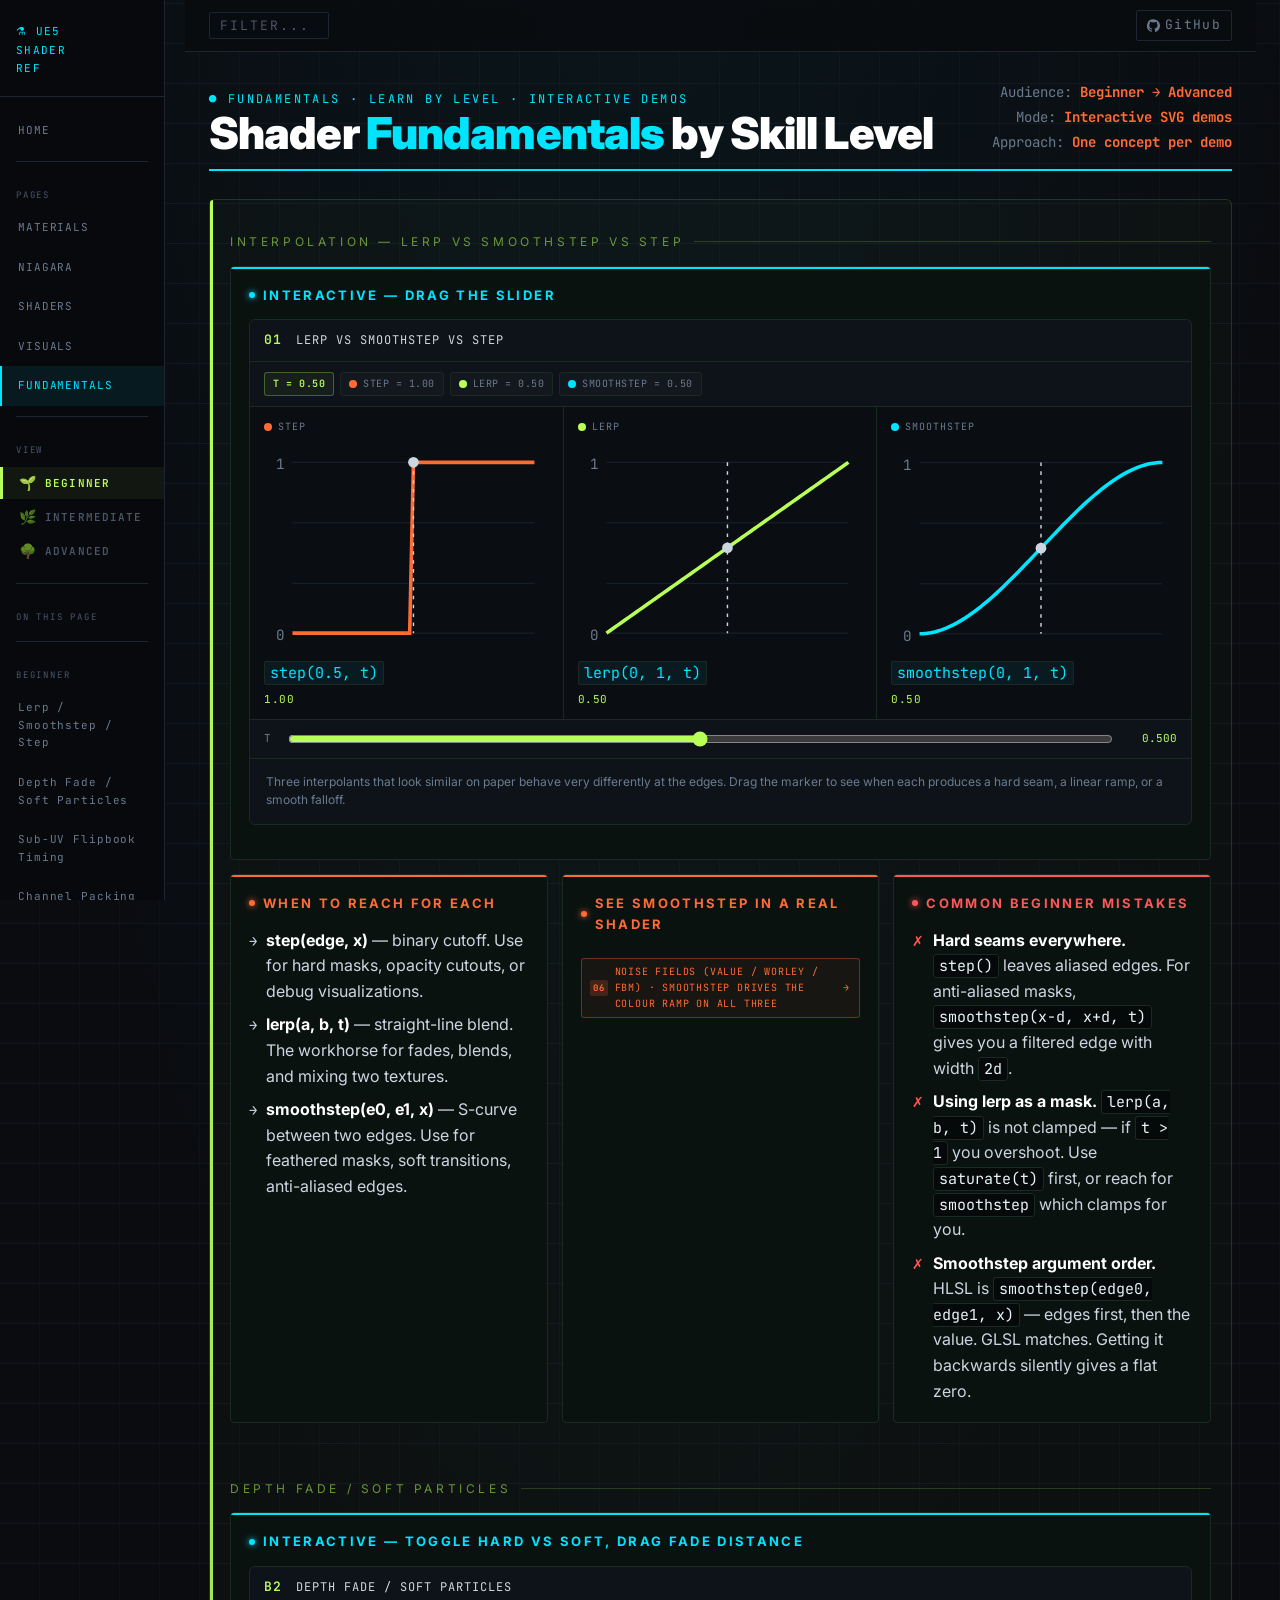
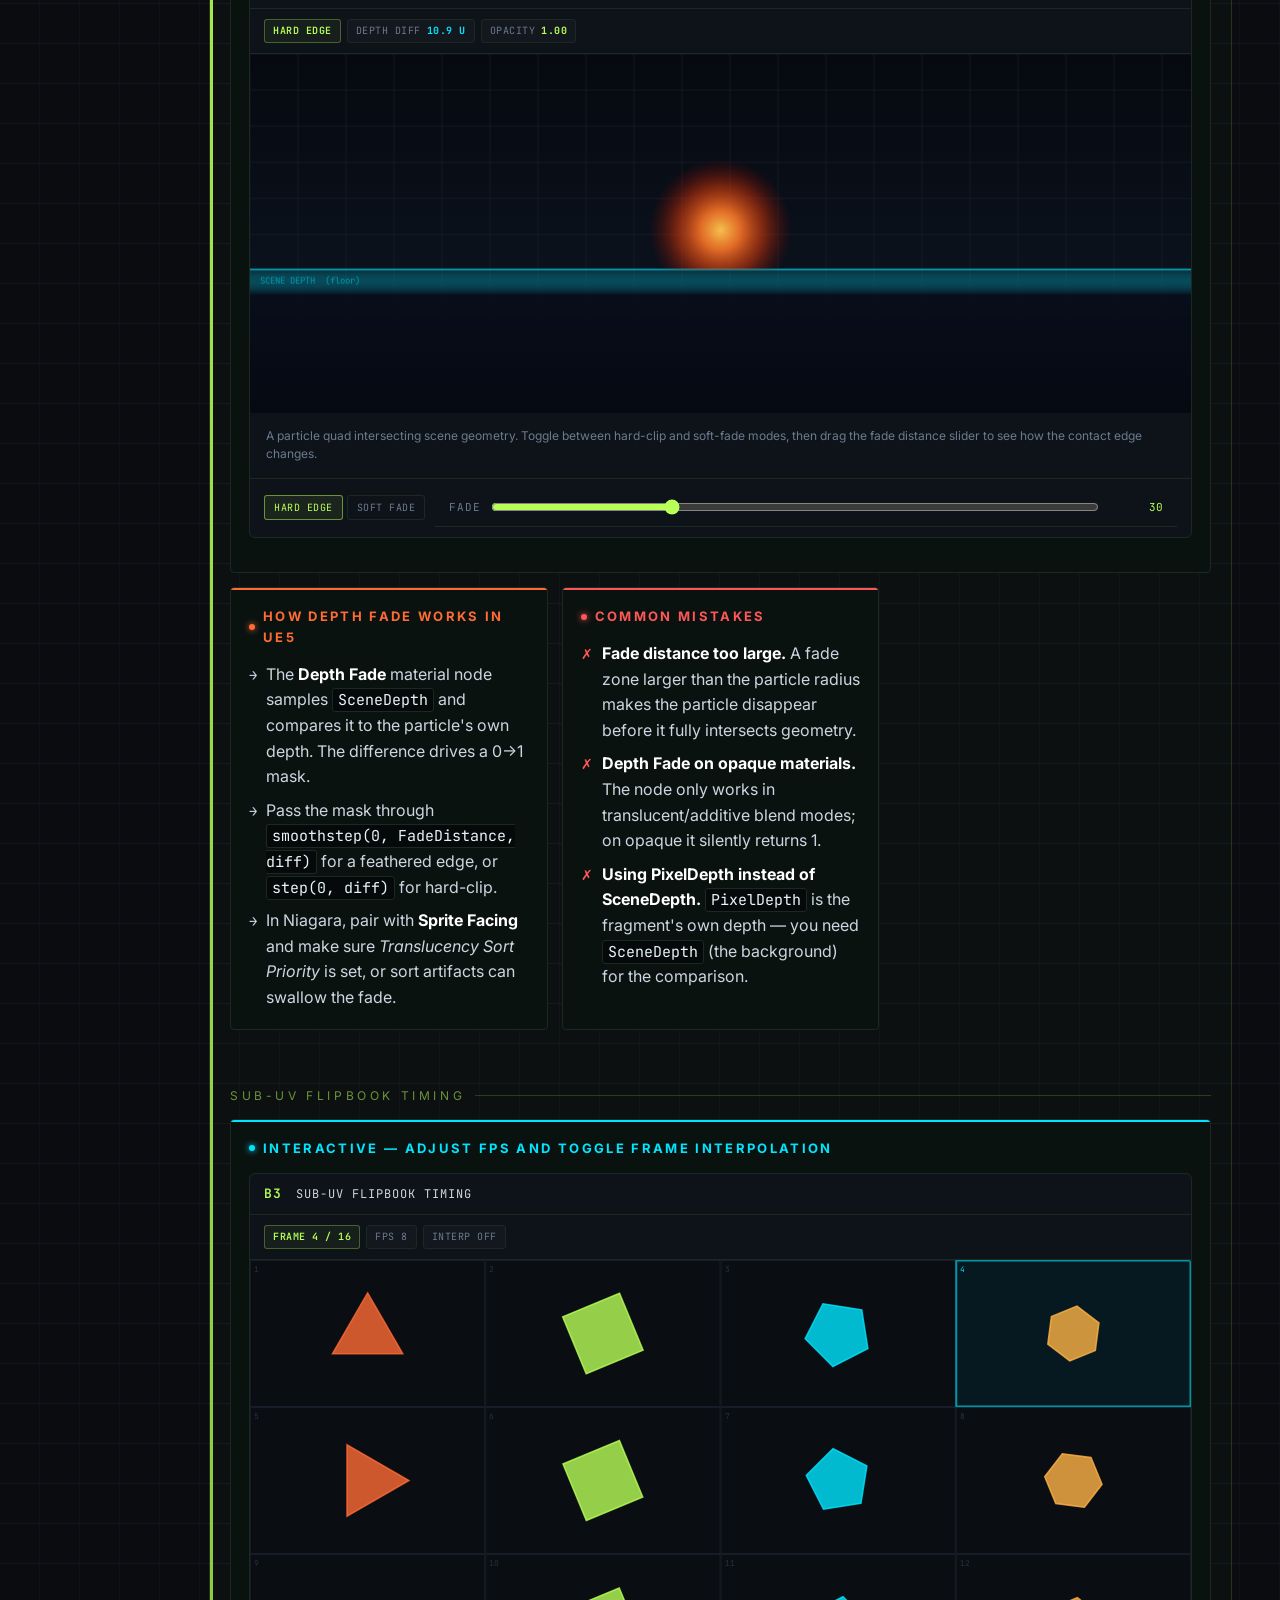
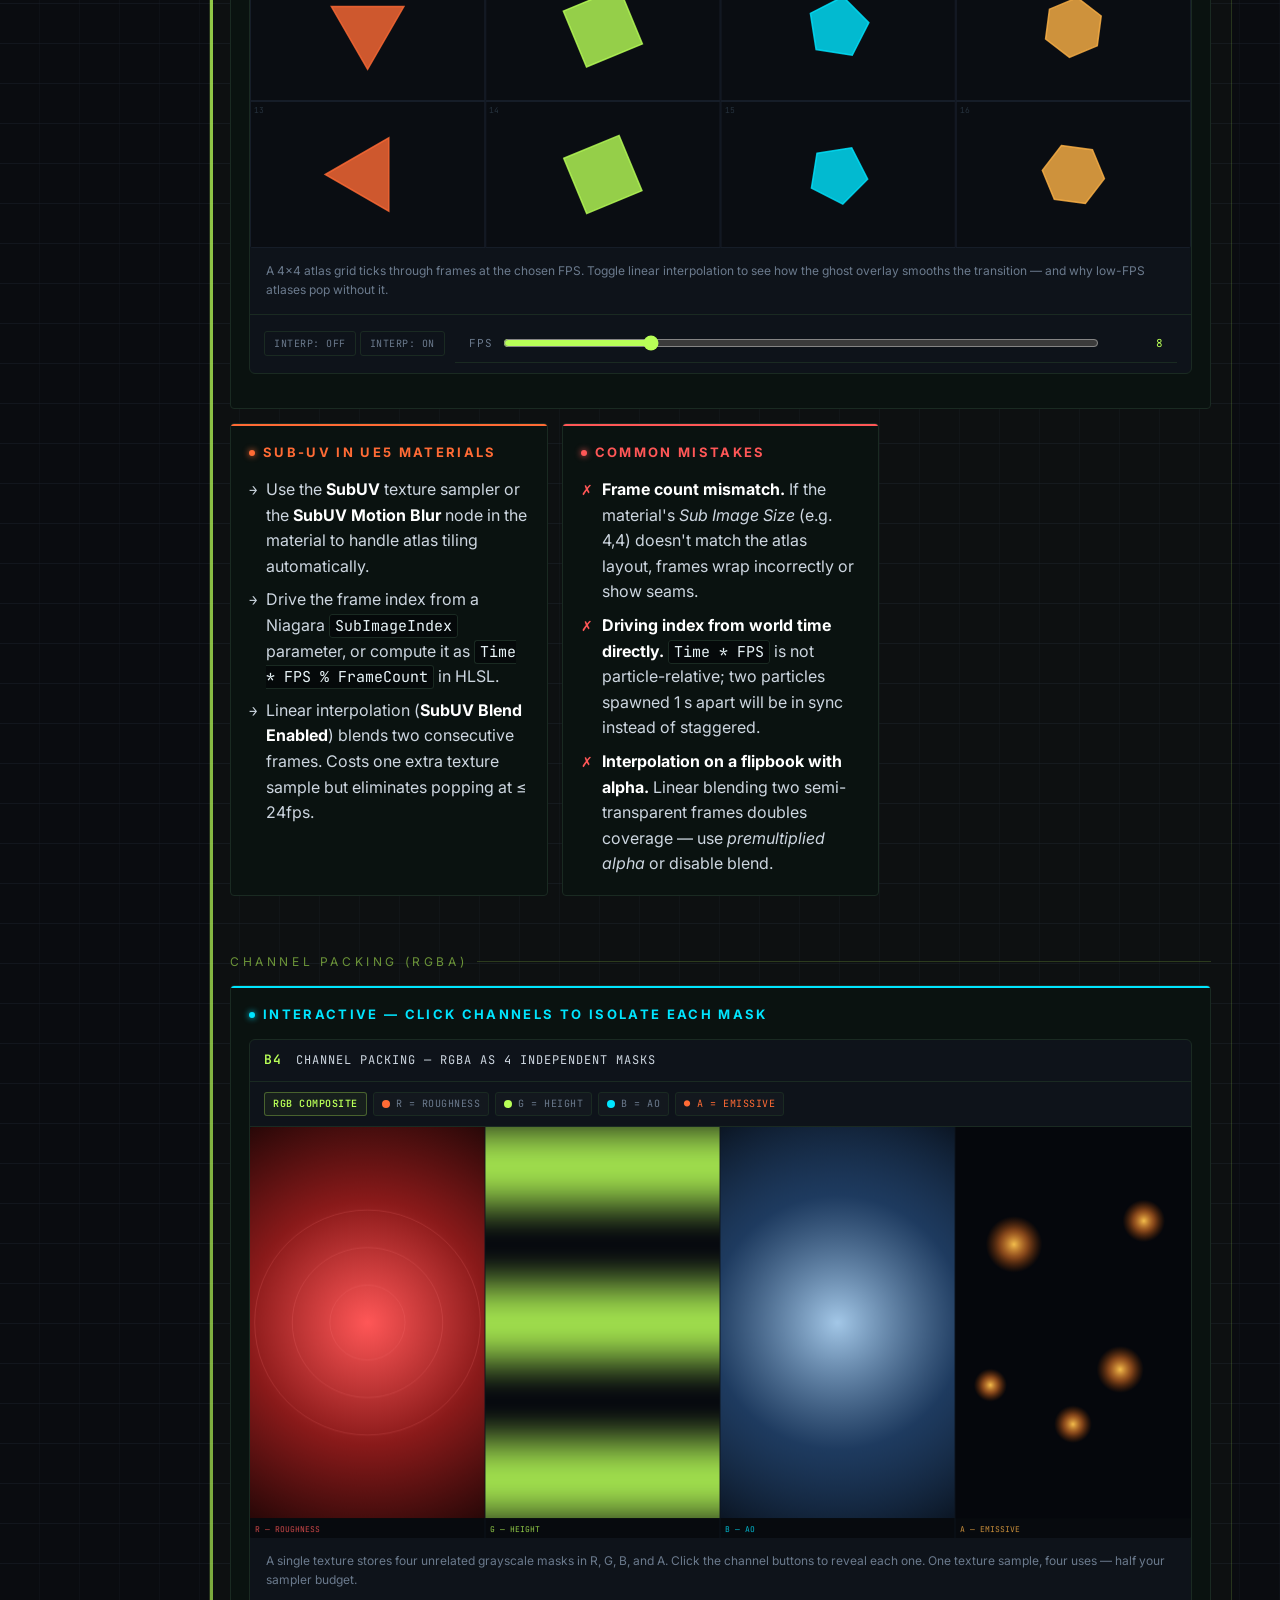
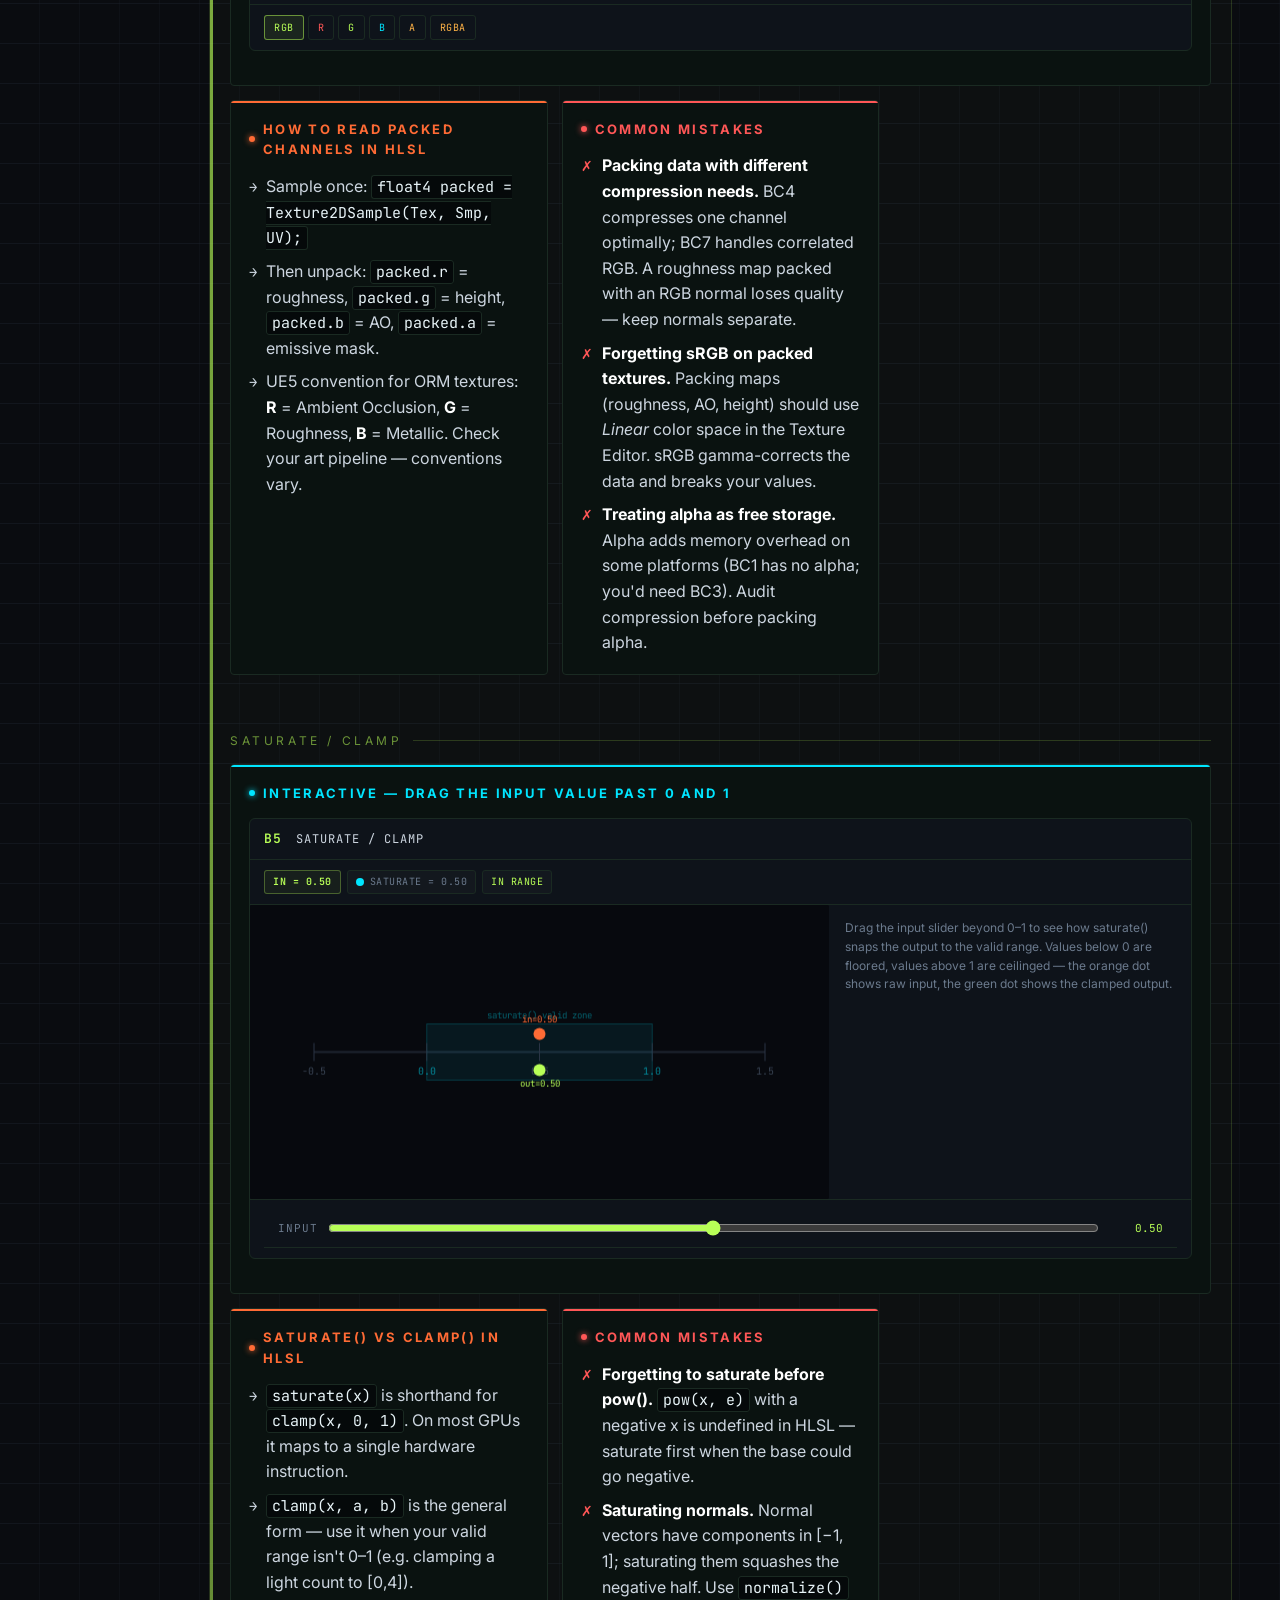
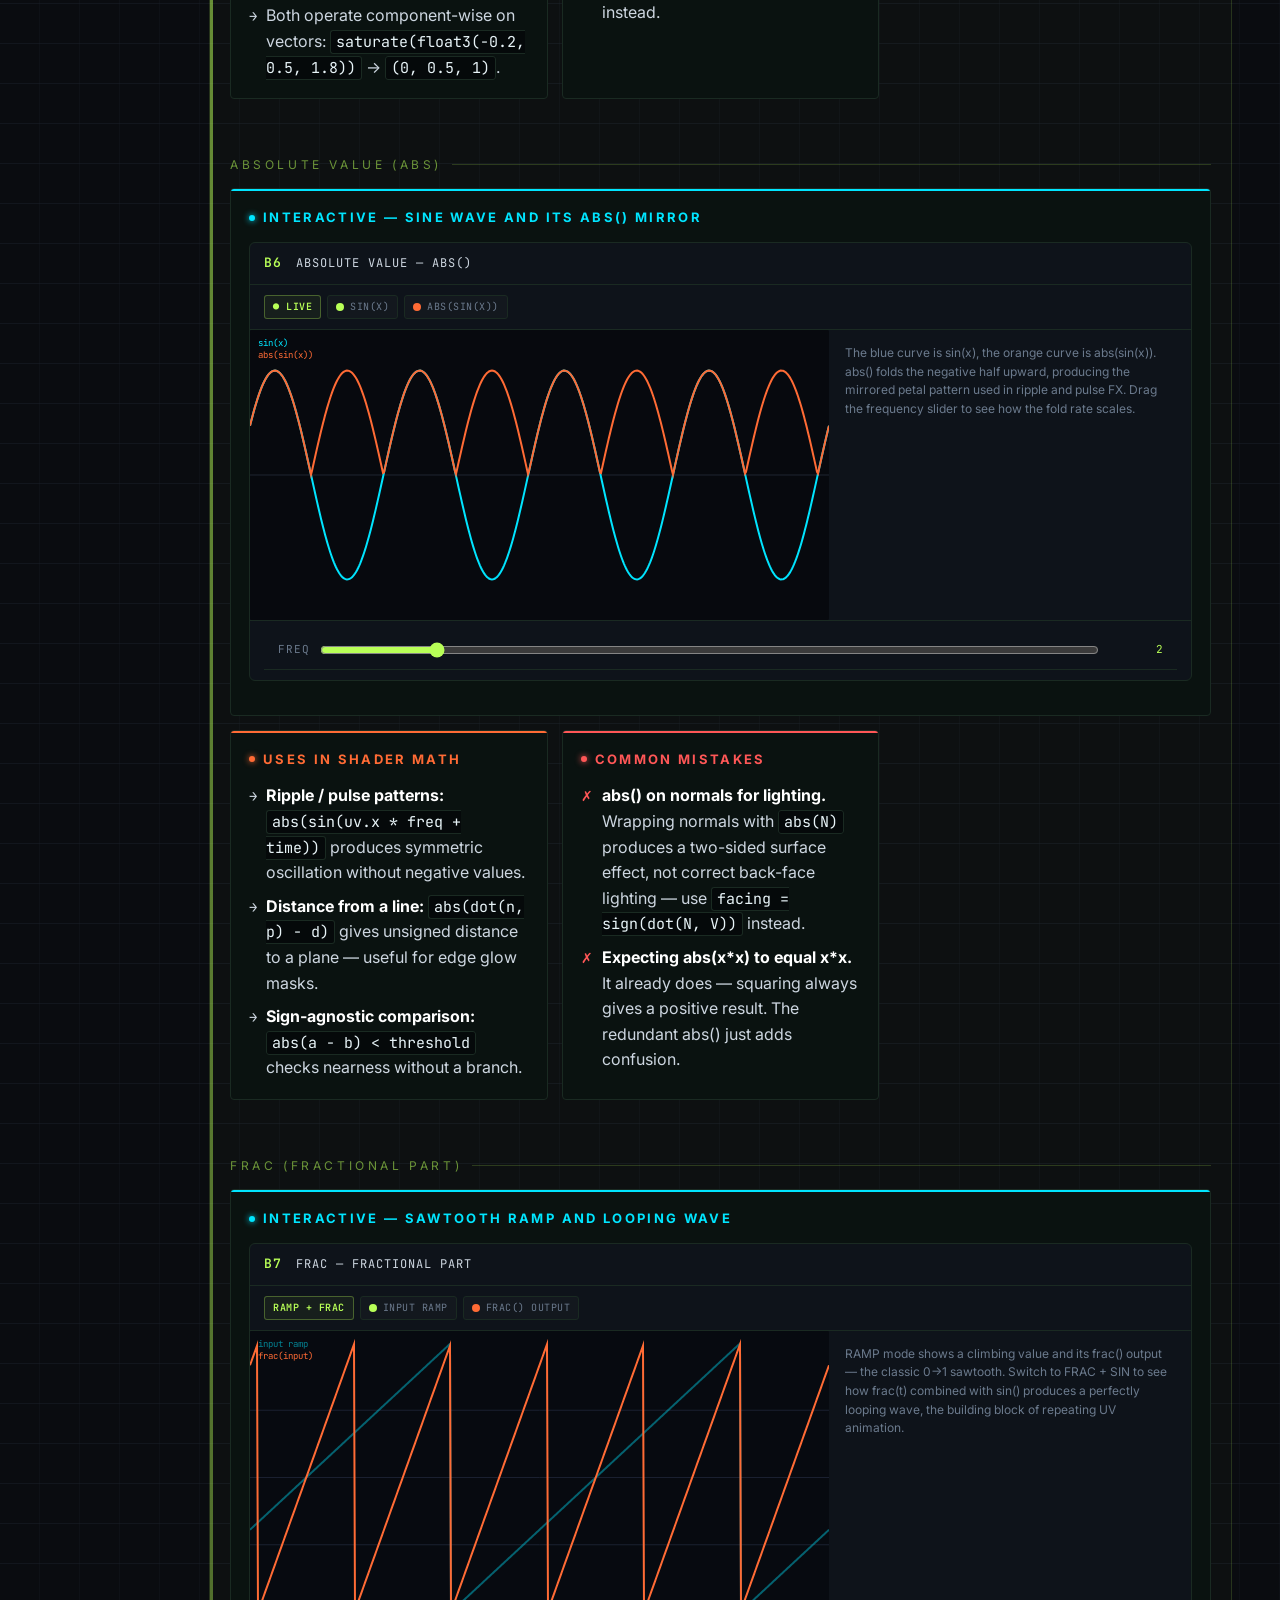
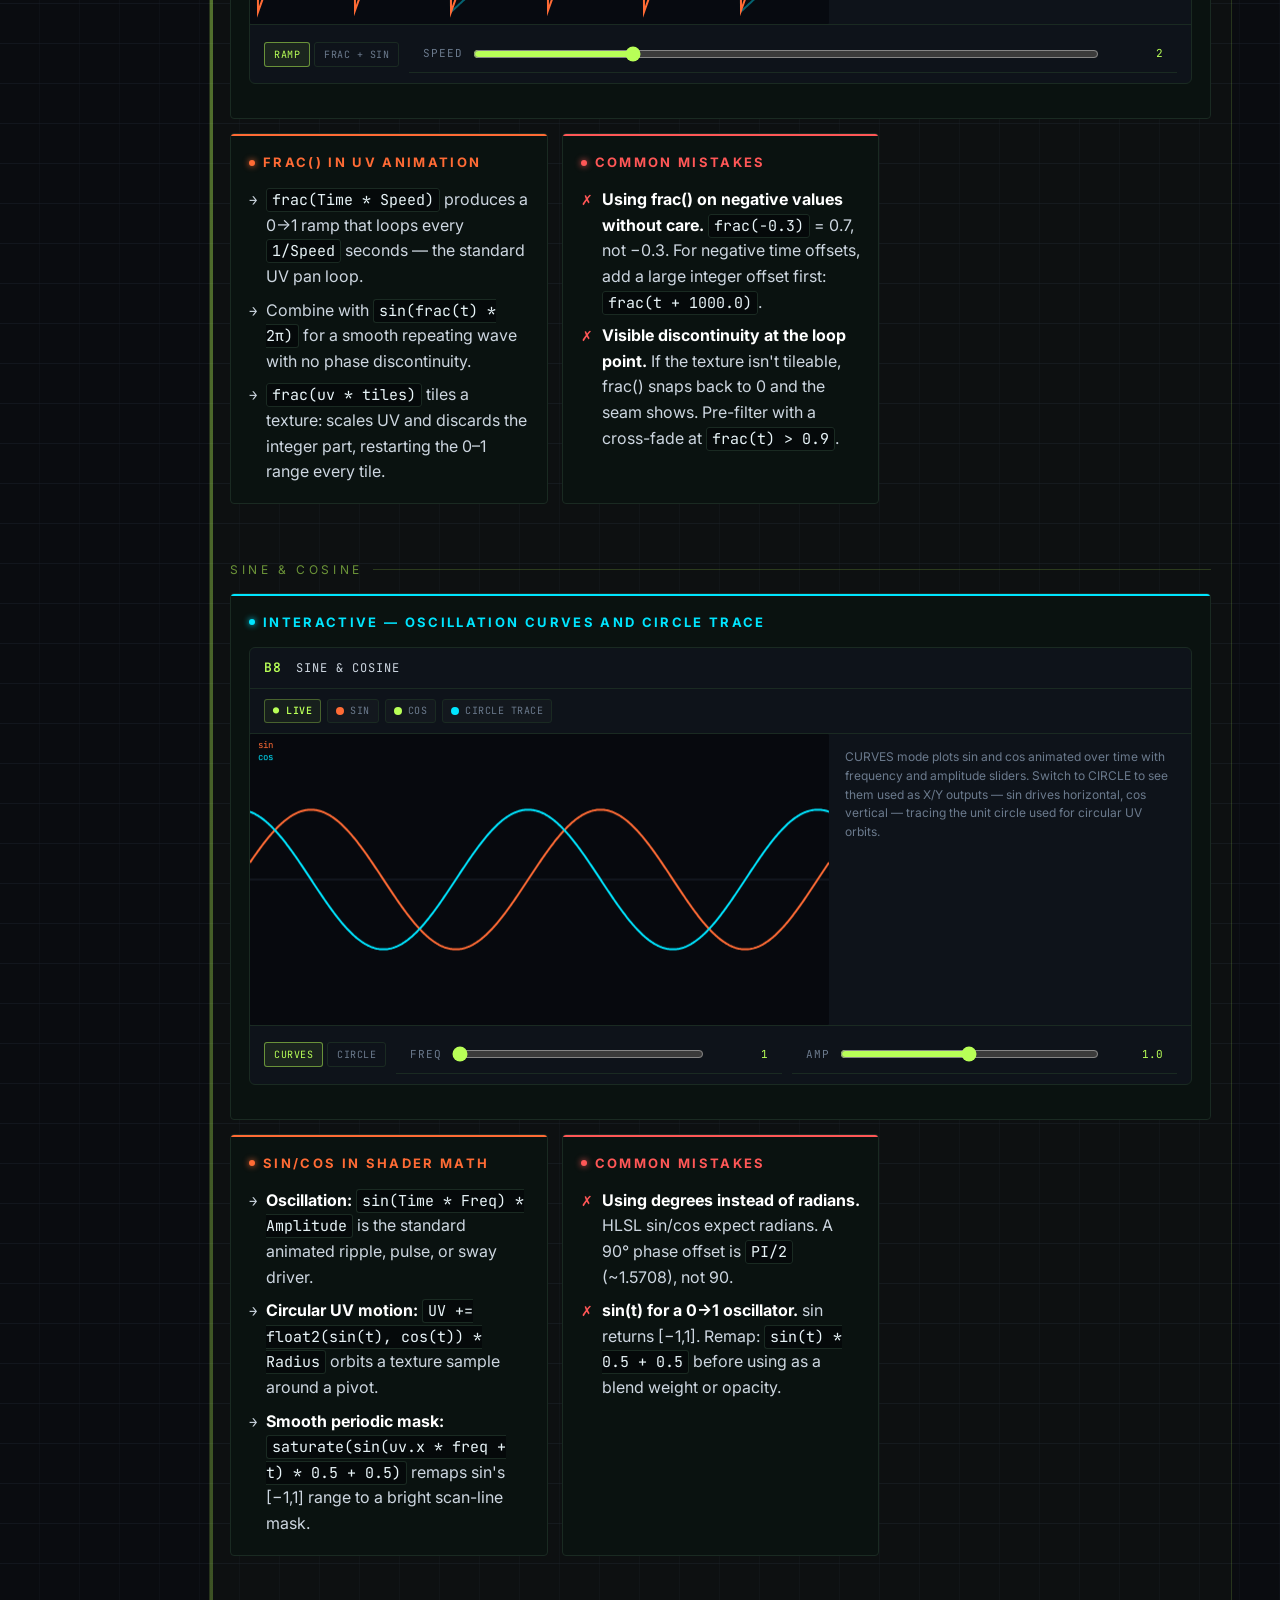
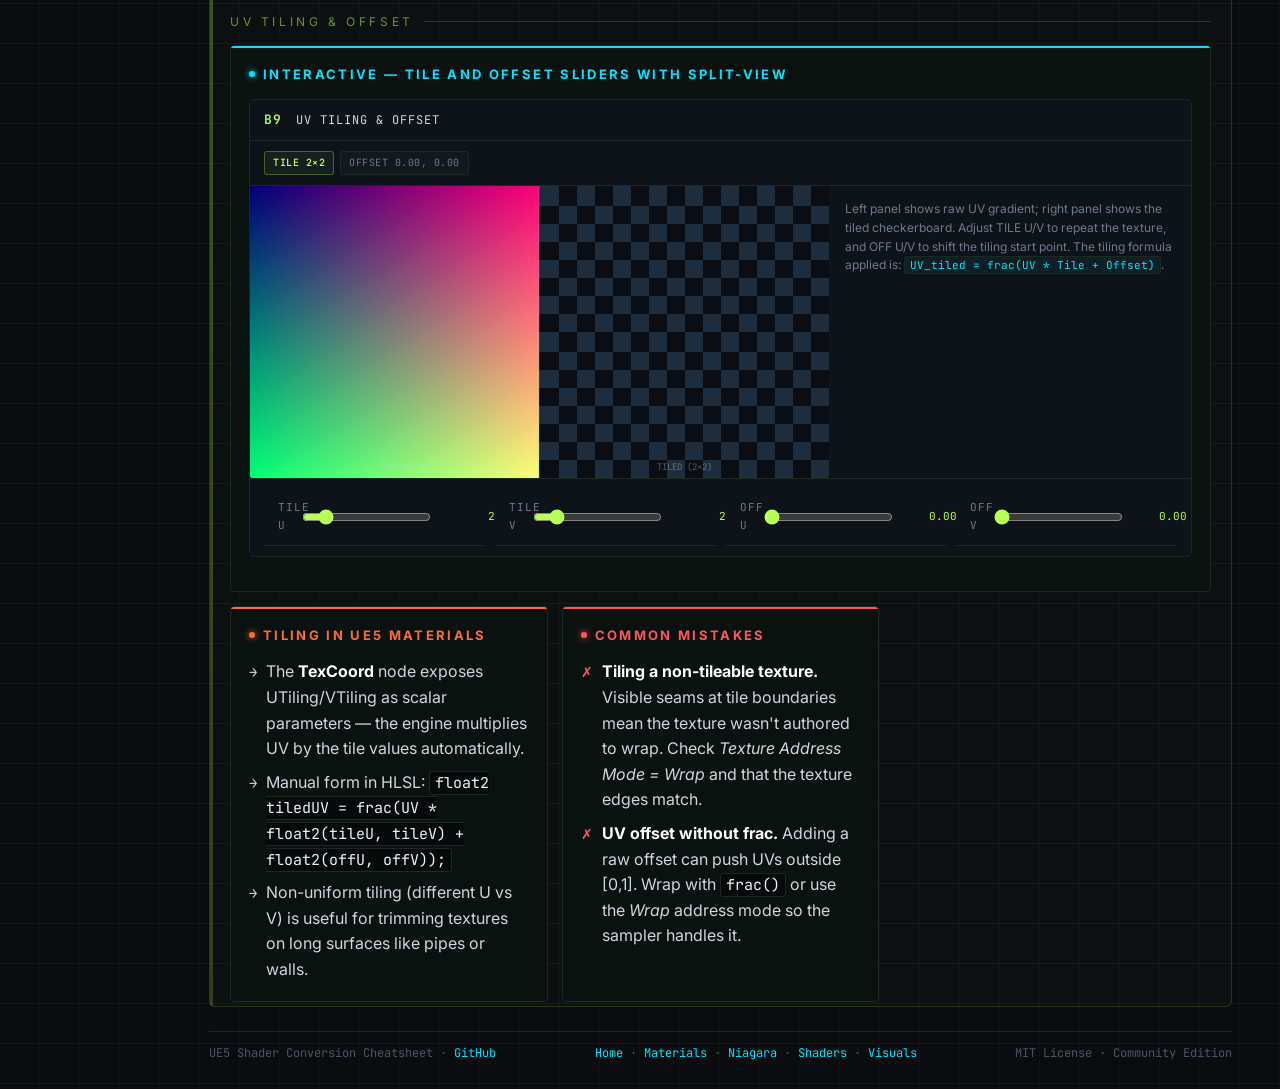
==== commit 38318cd0: "fix: canvas visualisers stayed blank on non-default subpage tabs" ====
--- a/fundamentals.html
+++ b/fundamentals.html
@@ -1568,23 +1568,33 @@
 // canvas.offsetWidth/Height (set by CSS aspect-ratio) and syncs the
 // backing pixel buffer to device pixel ratio. Returns dpr.
 window._vizRedrawOnShow = window._vizRedrawOnShow || function(canvas, draw) {
-  // Canvas vizes on the optim/engine subpages start hidden, so offsetWidth is
-  // 0 and their first draw is skipped. Redraw once the element actually has a
-  // box — on resize, and after any click that could have switched a subpage.
+  // Canvas vizes on a non-default subpage tab start hidden, so their first
+  // draw measures 0 and they would stay blank until a window resize. Redraw
+  // when the element actually gains a box — and keep checking until the size
+  // settles, because a tab swap reports a transient width mid-reflow.
   function sync() {
     var w = canvas.offsetWidth;
     if (!w) return;
     var dpr = window.devicePixelRatio || 1;
     if (canvas.width !== Math.round(w * dpr)) draw();
   }
+  function settle() {
+    var lastW = -1, stable = 0, tries = 0;
+    (function step() {
+      var w = canvas.offsetWidth;
+      if (w > 0) {
+        stable = (w === lastW) ? stable + 1 : 0;
+        lastW = w;
+        sync();
+        if (stable >= 2) return;   // same width three checks running
+      }
+      // rAF is suspended while the tab is hidden, so poll on a timer.
+      if (++tries < 60) setTimeout(step, 50);
+    })();
+  }
   window.addEventListener('resize', draw);
-  document.addEventListener('click', function() { setTimeout(sync, 0); }, true);
-  var tries = 0;
-  (function retry() {
-    sync();
-    // rAF is suspended while the tab is hidden, so poll on a timer instead.
-    if (!canvas.offsetWidth && ++tries < 40) setTimeout(retry, 50);
-  })();
+  document.addEventListener('click', settle, true);
+  settle();
 };
 
 window._vizFitCanvas = window._vizFitCanvas || function(canvas) {
@@ -1951,6 +1961,7 @@
     }
 
     function draw() {
+      if (!canvas.offsetWidth) return;
       var dpr = _vizFitCanvas(canvas);
       var CW = canvas.width, CH = canvas.height;
       if (off.width !== CW || off.height !== CH) { off.width = CW; off.height = CH; }
@@ -2060,7 +2071,7 @@
         ctx.beginPath(); ctx.moveTo(half, 0); ctx.lineTo(half, CH); ctx.stroke();
       }
     }
-    window.addEventListener('resize', draw); draw();
+    draw(); _vizRedrawOnShow(canvas, draw);
   }
   roots.forEach(hydrate);
 })();
@@ -2159,6 +2170,7 @@
     function rateAlive(t)  { return Math.round(RATE_SPAWN * RATE_LIFE * Math.min(t / RATE_LIFE, 1) * Math.min(t * 3, 1)); }
     function burstAlive(t) { return t < 0.12 ? 0 : Math.round(BURST * Math.max(0, 1 - (t - 0.12) / BURST_LIFE)); }
     function draw() {
+      if (!canvas.offsetWidth) return;
       var dpr = _vizFitCanvas(canvas);
       var W = canvas.width, H = canvas.height;
       ctx.clearRect(0, 0, W, H);
@@ -2246,7 +2258,7 @@
       if (chipBurst) chipBurst.textContent = '0';
       draw();
     });
-    window.addEventListener('resize', draw); draw();
+    _vizRedrawOnShow(canvas, draw); draw();
   }
   roots.forEach(hydrate);
 })();
@@ -2291,6 +2303,7 @@
       });
     });
     function draw() {
+      if (!canvas.offsetWidth) return;
       var dpr = _vizFitCanvas(canvas);
       var CW = canvas.width, CH = canvas.height;
       ctx.clearRect(0, 0, CW, CH);
@@ -2325,7 +2338,7 @@
       ctx.fillText('DRAW ORDER: ' + seq.map(function(q){return q.id;}).join(' → '), Math.round(6*dpr), Math.round(14*dpr));
       ctx.fillText('← CAMERA', Math.round(6*dpr), Math.round(CH - 7*dpr));
     }
-    window.addEventListener('resize', draw); draw();
+    _vizRedrawOnShow(canvas, draw); draw();
   }
   roots.forEach(hydrate);
 })();
@@ -2364,6 +2377,7 @@
       return Math.round(v / step) * step;
     }
     function draw() {
+      if (!canvas.offsetWidth) return;
       var dpr = _vizFitCanvas(canvas);
       var CW = canvas.width, CH = canvas.height;
       ctx.clearRect(0, 0, CW, CH);
@@ -2414,7 +2428,7 @@
       ctx.fillText(rMax.toFixed(3), CW - Math.round(4*dpr), Math.round(CH - 5*dpr));
       ctx.textAlign = 'left';
     }
-    window.addEventListener('resize', draw); draw();
+    _vizRedrawOnShow(canvas, draw); draw();
   }
   roots.forEach(hydrate);
 })();
@@ -2678,6 +2692,7 @@
     }
     if (slider) slider.addEventListener('input', update);
     function draw() {
+      if (!canvas.offsetWidth) return;
       var dpr = _vizFitCanvas(canvas);
       var W = canvas.width, H = canvas.height;
       ctx.clearRect(0, 0, W, H);
@@ -2722,7 +2737,7 @@
       }
       ctx.textAlign = 'left';
     }
-    draw(); window.addEventListener('resize', draw);
+    draw(); _vizRedrawOnShow(canvas, draw);
   }
   roots.forEach(hydrate);
 })();
@@ -2927,6 +2942,7 @@
     });
     function frac(v) { return v-Math.floor(v); }
     function draw() {
+      if (!canvas.offsetWidth) return;
       var dpr = _vizFitCanvas(canvas);
       var W = canvas.width, H = canvas.height;
       ctx.clearRect(0,0,W,H); ctx.fillStyle = '#07090e'; ctx.fillRect(0,0,W,H);
@@ -2951,7 +2967,7 @@
       ctx.fillText('TILED ('+v.tu+'\xD7'+v.tv+')', half+(W-half)*0.5, H-8*dpr);
       ctx.textAlign='left';
     }
-    syncChips(); draw(); window.addEventListener('resize', draw);
+    syncChips(); draw(); _vizRedrawOnShow(canvas, draw);
   }
   roots.forEach(hydrate);
 })();
@@ -2987,6 +3003,7 @@
       draw(); e.preventDefault();
     }
     function draw() {
+      if (!canvas.offsetWidth) return;
       var dpr=_vizFitCanvas(canvas);
       var W=canvas.width, H=canvas.height;
       ctx.clearRect(0,0,W,H); ctx.fillStyle='#07090e'; ctx.fillRect(0,0,W,H);
@@ -3022,7 +3039,7 @@
       ctx.fillStyle='rgba(255,179,71,0.85)'; ctx.fillText('dot(N,L) = '+dv.toFixed(2), cx, cy+r*0.35+16*dpr);
       ctx.textAlign='left';
     }
-    draw(); window.addEventListener('resize', draw);
+    draw(); _vizRedrawOnShow(canvas, draw);
   }
   roots.forEach(hydrate);
 })();
@@ -3071,6 +3088,7 @@
       ctx.moveTo(x1,y1); ctx.lineTo(x1-aLen*Math.cos(ang-0.4),y1-aLen*Math.sin(ang-0.4)); ctx.lineTo(x1-aLen*Math.cos(ang+0.4),y1-aLen*Math.sin(ang+0.4)); ctx.closePath(); ctx.fill();
     }
     function draw() {
+      if (!canvas.offsetWidth) return;
       var dpr=_vizFitCanvas(canvas);
       var W=canvas.width, H=canvas.height, cx=W*0.5, cy=H*0.5, sc=Math.min(W,H)*0.38;
       ctx.clearRect(0,0,W,H); ctx.fillStyle='#07090e'; ctx.fillRect(0,0,W,H);
@@ -3093,7 +3111,7 @@
       ctx.fillText('A\xD7B = '+cross.toFixed(2),cx,cy+rC+14*dpr);
       ctx.textAlign='left';
     }
-    draw(); window.addEventListener('resize', draw);
+    draw(); _vizRedrawOnShow(canvas, draw);
   }
   roots.forEach(hydrate);
 })();
@@ -3119,6 +3137,7 @@
     }
     if (powerSldr) powerSldr.addEventListener('input', update);
     function draw() {
+      if (!canvas.offsetWidth) return;
       var dpr=_vizFitCanvas(canvas);
       var W=canvas.width, H=canvas.height;
       ctx.clearRect(0,0,W,H); ctx.fillStyle='#07090e'; ctx.fillRect(0,0,W,H);
@@ -3130,7 +3149,7 @@
       ctx.fillStyle='rgba(0,229,255,0.6)'; ctx.fillText('linear input  (pow = 1.0)',8*dpr,y0-4*dpr);
       ctx.fillStyle='#ff6b35'; ctx.fillText('pow(x, '+getPow().toFixed(1)+')',8*dpr,y1-4*dpr);
     }
-    update(); window.addEventListener('resize', draw);
+    update(); _vizRedrawOnShow(canvas, draw);
   }
   roots.forEach(hydrate);
 })();
@@ -3156,6 +3175,7 @@
     });
     var offscreen=document.createElement('canvas');
     function draw() {
+      if (!canvas.offsetWidth) return;
       var dpr=_vizFitCanvas(canvas);
       var W=canvas.width, H=canvas.height;
       ctx.clearRect(0,0,W,H); ctx.fillStyle='#07090e'; ctx.fillRect(0,0,W,H);
@@ -3178,7 +3198,7 @@
       var lbl=ch==='angle'?'ANGLE — atan2(y,x)':ch==='radius'?'RADIUS — length(uv)':'ANGLE + RADIUS combined';
       ctx.fillText(lbl, W*0.5, H-8*dpr); ctx.textAlign='left';
     }
-    draw(); window.addEventListener('resize', draw);
+    draw(); _vizRedrawOnShow(canvas, draw);
   }
   roots.forEach(hydrate);
 })();
@@ -3217,6 +3237,7 @@
     canvas.addEventListener('touchend', function(){ draggingPivot=false; });
     function frac(v){ return v-Math.floor(v); }
     function draw() {
+      if (!canvas.offsetWidth) return;
       var dpr=_vizFitCanvas(canvas);
       var W=canvas.width, H=canvas.height;
       ctx.clearRect(0,0,W,H); ctx.fillStyle='#07090e'; ctx.fillRect(0,0,W,H);
@@ -3237,7 +3258,7 @@
       ctx.font=Math.round(9*dpr)+'px JetBrains Mono, monospace'; ctx.textAlign='left';
       ctx.fillStyle='rgba(255,107,53,0.7)'; ctx.fillText('pivot',pivX+8*dpr,pivY-4*dpr);
     }
-    draw(); window.addEventListener('resize', draw);
+    draw(); _vizRedrawOnShow(canvas, draw);
   }
   roots.forEach(hydrate);
 })();
@@ -3422,6 +3443,7 @@
     if (expSldr) expSldr.addEventListener('input', update);
     var offscreen=document.createElement('canvas');
     function draw() {
+      if (!canvas.offsetWidth) return;
       var dpr=_vizFitCanvas(canvas);
       var W=canvas.width, H=canvas.height;
       if (offscreen.width!==W||offscreen.height!==H){ offscreen.width=W; offscreen.height=H; }
@@ -3449,7 +3471,7 @@
       ctx.fillText('pow(1\u2212dot(N,V), '+getExp().toFixed(1)+')', W*0.5, H-8*dpr);
       ctx.textAlign='left';
     }
-    update(); window.addEventListener('resize', draw);
+    update(); _vizRedrawOnShow(canvas, draw);
   }
   roots.forEach(hydrate);
 })();
@@ -3534,6 +3556,7 @@
     function sdRing(x,y,r1,r2){ return Math.abs(Math.sqrt(x*x+y*y)-r1)-r2; }
     var offscreen=document.createElement('canvas');
     function draw() {
+      if (!canvas.offsetWidth) return;
       var dpr=_vizFitCanvas(canvas);
       var W=canvas.width, H=canvas.height;
       if (offscreen.width!==W||offscreen.height!==H){ offscreen.width=W; offscreen.height=H; }
@@ -3562,7 +3585,7 @@
       ctx.fillText('SDF heatmap \xB7 cyan=inside(d<0) \xB7 orange=outside(d>0) \xB7 bright=edge', W*0.5, H-8*dpr);
       ctx.textAlign='left';
     }
-    draw(); window.addEventListener('resize', draw);
+    draw(); _vizRedrawOnShow(canvas, draw);
   }
   roots.forEach(hydrate);
 })();
@@ -3645,6 +3668,7 @@
     function height(u,v){ return Math.sin(u*Math.PI*6)*Math.sin(v*Math.PI*6)*0.5+0.5; }
     function frac(v){ return v-Math.floor(v); }
     function draw() {
+      if (!canvas.offsetWidth) return;
       var dpr=_vizFitCanvas(canvas);
       var W=canvas.width, H=canvas.height;
       ctx.clearRect(0,0,W,H); ctx.fillStyle='#07090e'; ctx.fillRect(0,0,W,H);
@@ -3668,7 +3692,7 @@
       ctx.fillText('FLAT UV',half*0.5,H-8*dpr); ctx.fillText('PARALLAX OFFSET',half+(W-half)*0.5,H-8*dpr);
       ctx.textAlign='left';
     }
-    sync(); window.addEventListener('resize', draw);
+    sync(); _vizRedrawOnShow(canvas, draw);
   }
   roots.forEach(hydrate);
 })();
@@ -3698,6 +3722,7 @@
     function hgt(u,v){ return Math.sin(u*11.3)*0.4+Math.sin(v*8.7+1.2)*0.35+Math.sin((u+v)*6.1)*0.25; }
     var offscreen=document.createElement('canvas');
     function draw() {
+      if (!canvas.offsetWidth) return;
       var dpr=_vizFitCanvas(canvas);
       var W=canvas.width, H=canvas.height;
       if (offscreen.width!==W||offscreen.height!==H){ offscreen.width=W; offscreen.height=H; }
@@ -3732,7 +3757,7 @@
         ctx.textAlign='left';
       }
     }
-    draw(); window.addEventListener('resize', draw);
+    draw(); _vizRedrawOnShow(canvas, draw);
   }
   roots.forEach(hydrate);
 })();
--- a/styles.css
+++ b/styles.css
@@ -1493,15 +1493,18 @@
   color: var(--accent);
   border-color: rgba(0,229,255,0.2);
 }
-.viz-dot {
+/* Legend swatch. MUST stay scoped to span: the dot-product visualiser's
+   container renders as <div class="viz viz-dot">, and an unscoped rule
+   collapses that whole visualiser to an 8px inline-block. */
+span.viz-dot {
   width: 8px;
   height: 8px;
   border-radius: 50%;
   display: inline-block;
 }
-.viz-dot.t { background: var(--accent2); }
-.viz-dot.b { background: var(--accent3); }
-.viz-dot.n { background: var(--accent); }
+span.viz-dot.t { background: var(--accent2); }
+span.viz-dot.b { background: var(--accent3); }
+span.viz-dot.n { background: var(--accent); }
 .viz-body {
   display: grid;
   grid-template-columns: minmax(0, 1.6fr) minmax(0, 1fr);
